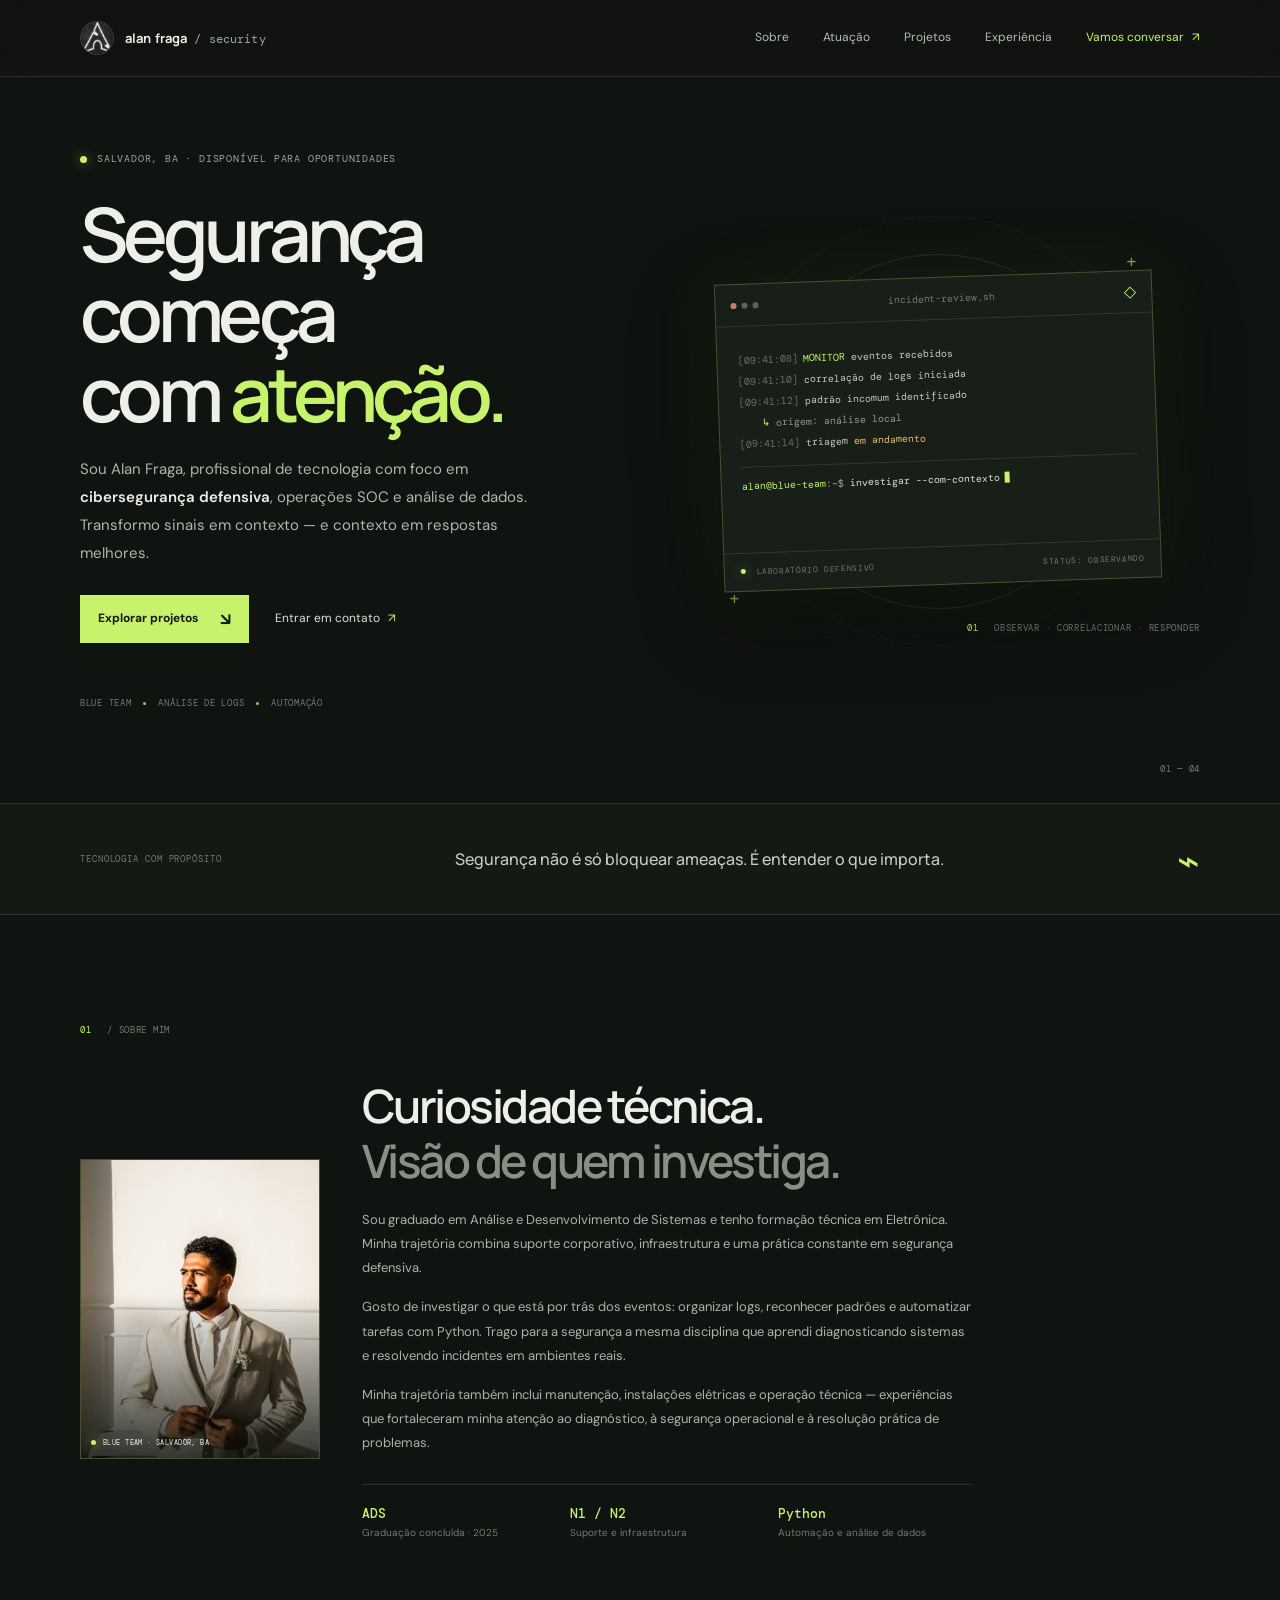
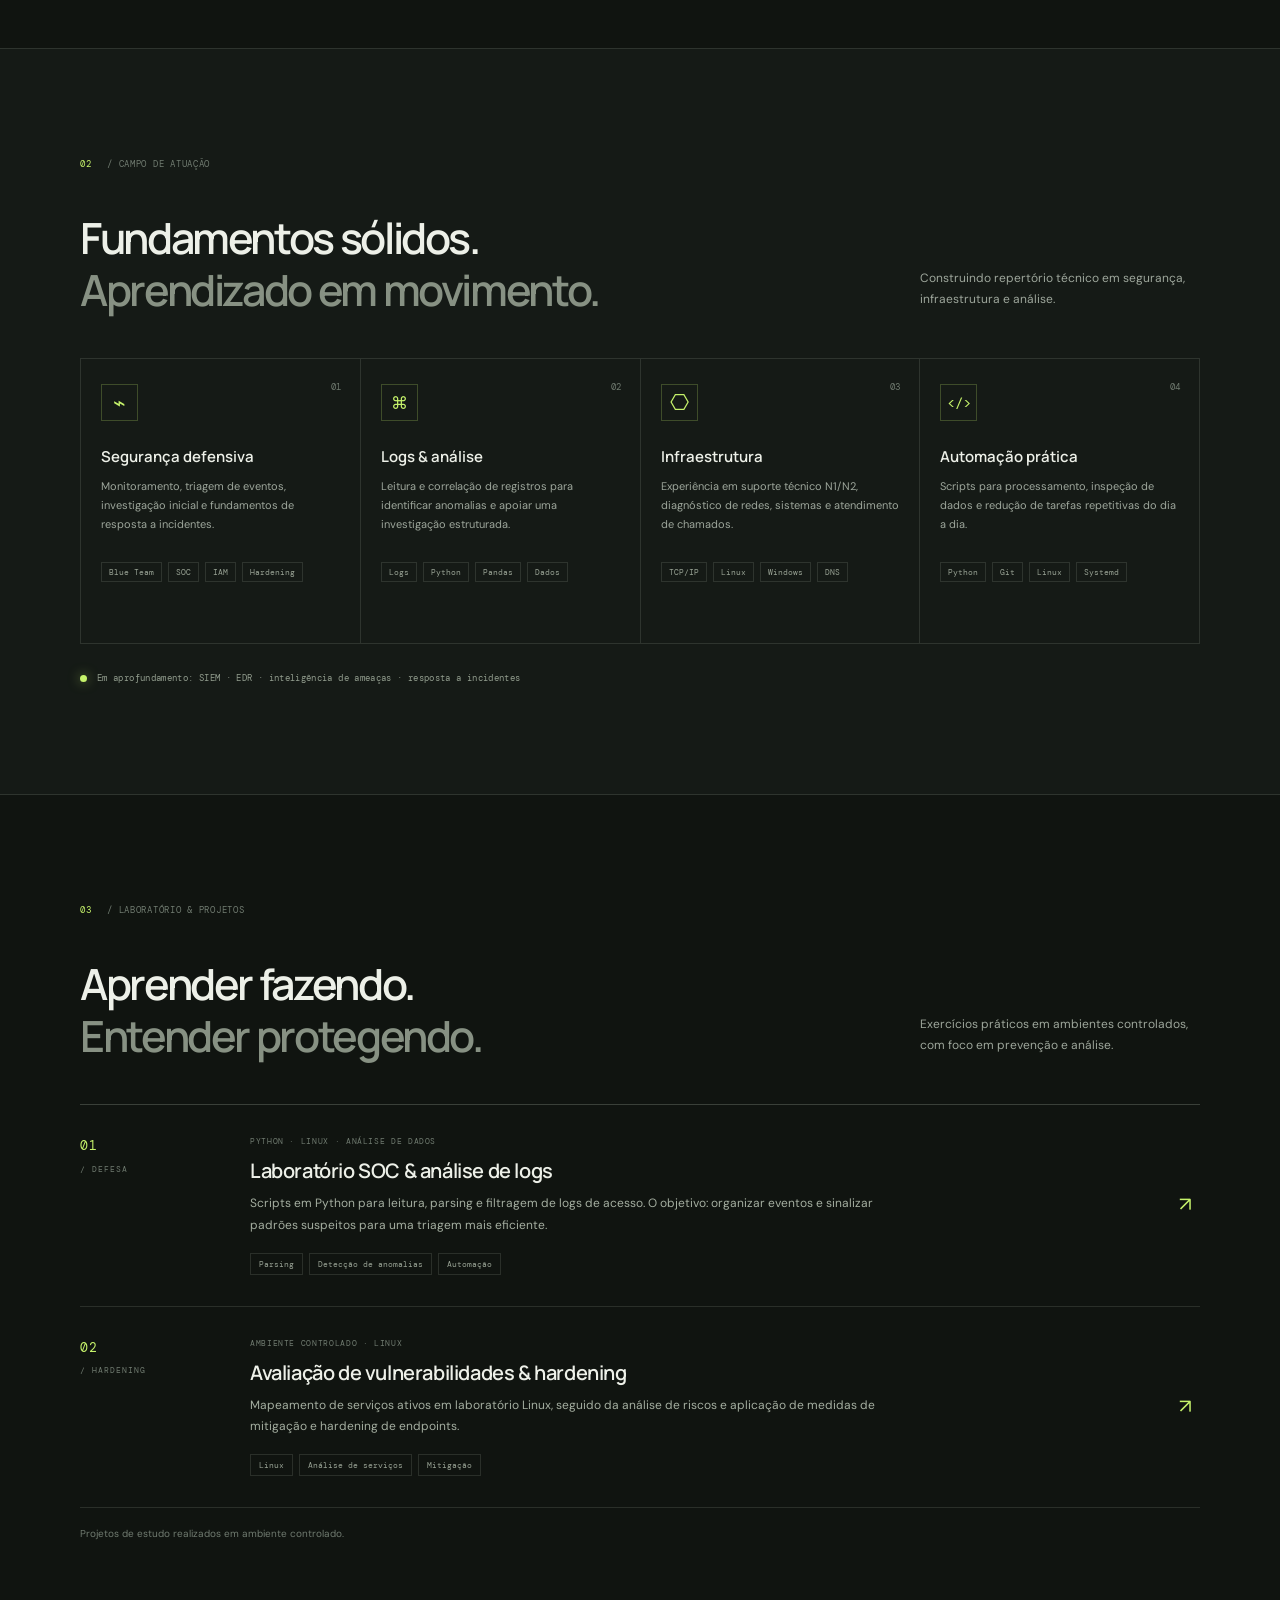
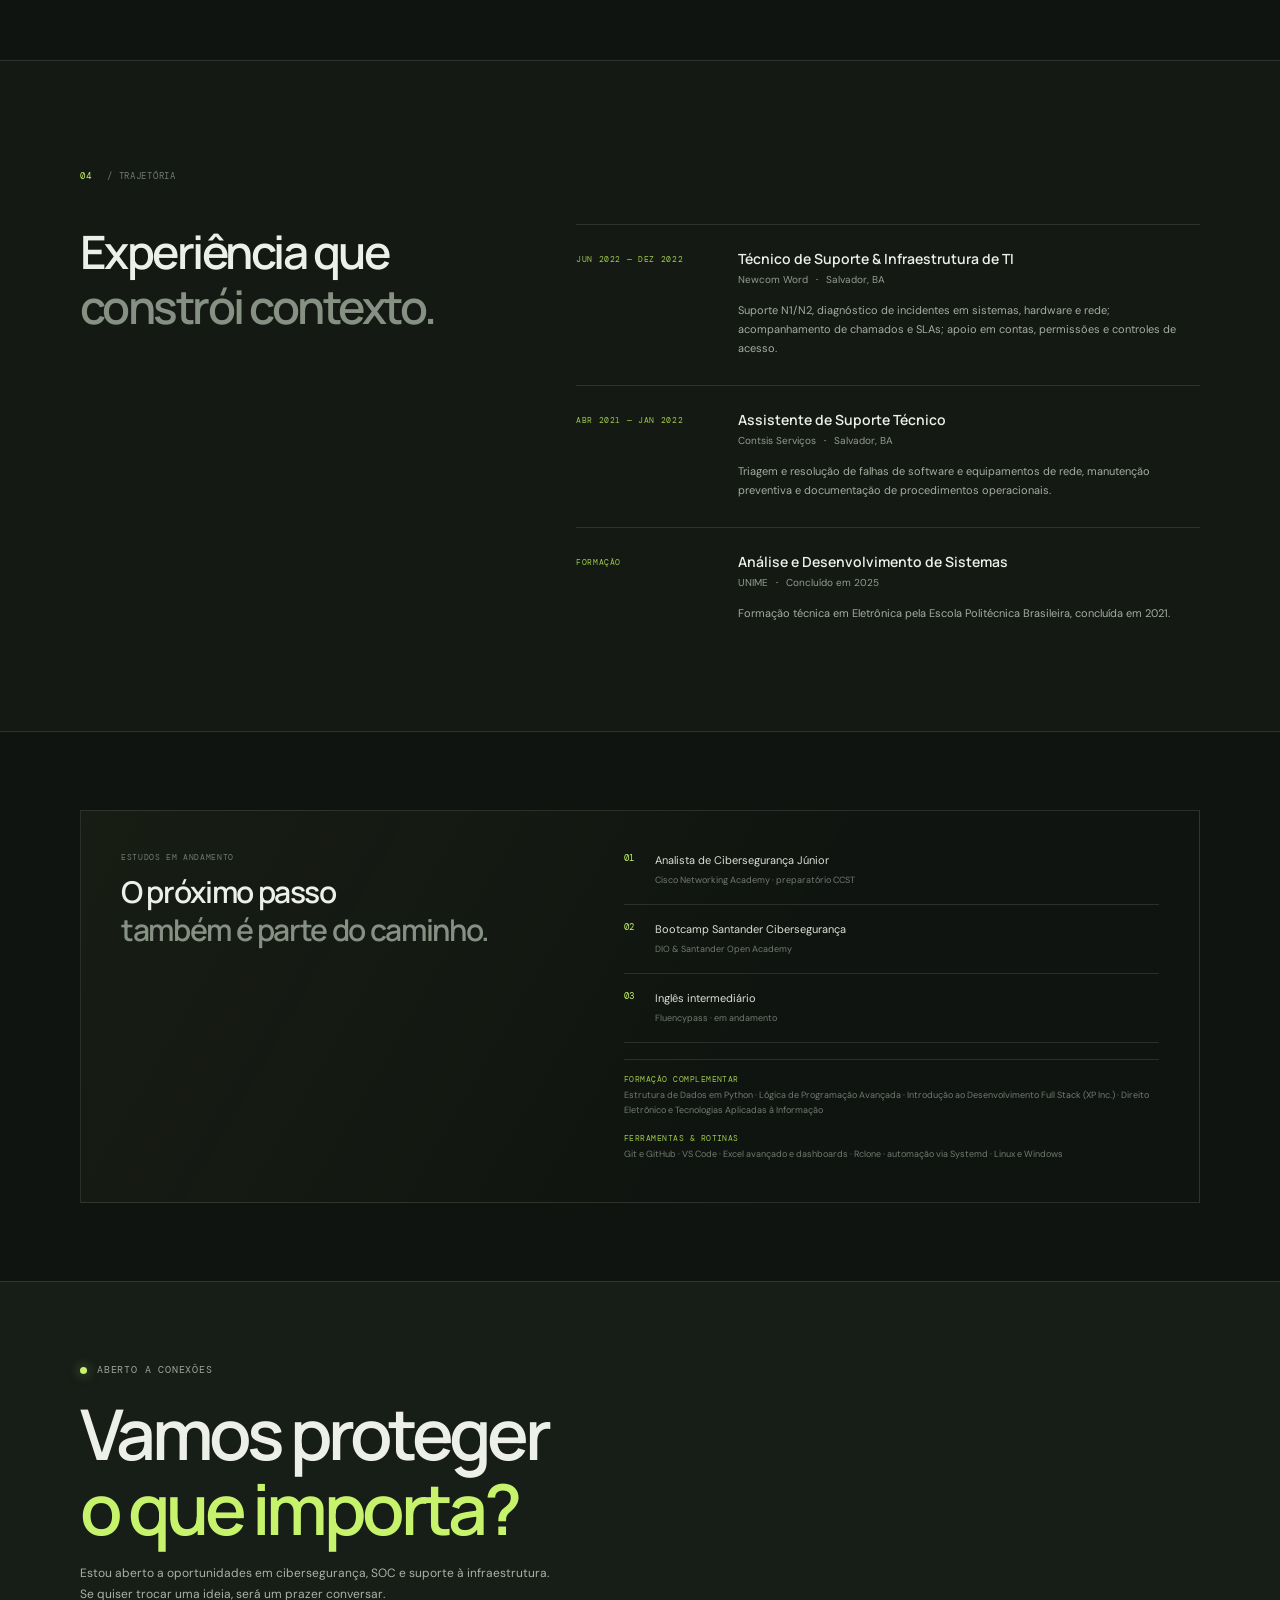
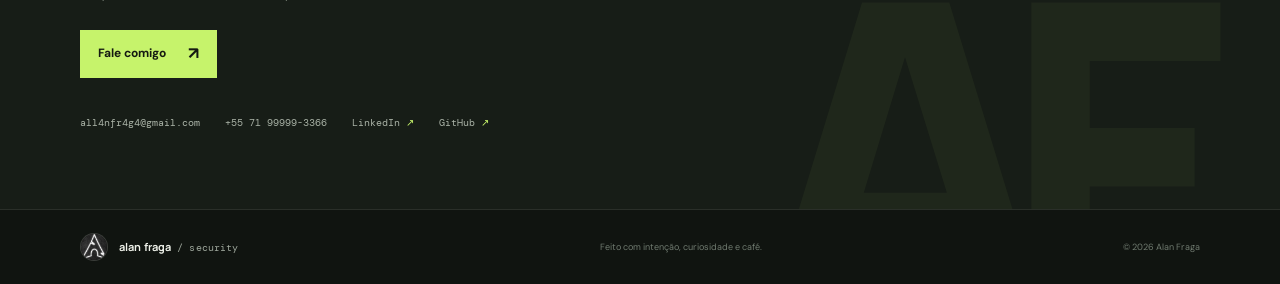
==== index.html @ 0bc8e5f0 "Add JavaScript functionality for menu toggle and reveal animations; create new CSS styles for layout" ====
<!doctype html>
<html lang="pt-BR">
  <head>
    <meta name="google-site-verification" content="google630a943c3a848f7e.html" />
    <meta charset="utf-8" />
    <meta name="viewport" content="width=device-width, initial-scale=1" />
    <meta
      name="description"
      content="Portfólio de Alan Fraga — cibersegurança defensiva, operações SOC e análise de dados."
    />
    <meta name="theme-color" content="#101410" />
    <title>Alan Fraga — Cibersegurança & Blue Team</title>
    <link rel="preconnect" href="https://fonts.googleapis.com" />
    <link rel="preconnect" href="https://fonts.gstatic.com" crossorigin />
    <link
      href="https://fonts.googleapis.com/css2?family=DM+Mono:wght@400;500&family=DM+Sans:wght@400;500;600;700&family=Manrope:wght@400;500;600;700;800&display=swap"
      rel="stylesheet"
    />
    <link rel="stylesheet" href="styles.css" />
    <script src="script.js" defer></script>
  </head>
  <body>
    <a class="skip-link" href="#conteudo">Pular para o conteúdo</a>

    <header class="site-header">
      <nav class="nav shell" aria-label="Navegação principal">
        <a class="brand" href="#inicio" aria-label="Alan Fraga, início">
          <span class="brand-mark" aria-hidden="true"><img src="assets/arch-linux-mark.jpg" alt="" /></span>
          <span class="brand-name">alan fraga<span> / security</span></span>
        </a>
        <button class="menu-toggle" type="button" aria-expanded="false" aria-controls="nav-links">
          <span class="sr-only">Abrir menu</span>
          <span></span><span></span>
        </button>
        <div class="nav-links" id="nav-links">
          <a href="#sobre">Sobre</a>
          <a href="#atuacao">Atuação</a>
          <a href="#projetos">Projetos</a>
          <a href="#experiencia">Experiência</a>
          <a class="nav-contact" href="#contato">Vamos conversar <span aria-hidden="true">↗</span></a>
        </div>
      </nav>
    </header>

    <main id="conteudo">
      <section class="hero shell" id="inicio">
        <div class="hero-copy reveal">
          <p class="eyebrow"><span class="status-dot"></span> Salvador, BA · disponível para oportunidades</p>
          <h1>Segurança começa<br />com <span>atenção.</span></h1>
          <p class="hero-intro">
            Sou Alan Fraga, profissional de tecnologia com foco em <strong>cibersegurança defensiva</strong>,
            operações SOC e análise de dados. Transformo sinais em contexto — e contexto em respostas melhores.
          </p>
          <div class="hero-actions">
            <a class="button button-primary" href="#projetos">Explorar projetos <span aria-hidden="true">↘</span></a>
            <a class="text-link" href="mailto:all4nfr4g4@gmail.com">Entrar em contato <span aria-hidden="true">↗</span></a>
          </div>
          <div class="hero-meta" aria-label="Áreas de interesse">
            <span>BLUE TEAM</span><i></i><span>ANÁLISE DE LOGS</span><i></i><span>AUTOMAÇÃO</span>
          </div>
        </div>

        <div class="hero-visual reveal" role="img" aria-label="Painel ilustrativo de monitoramento de segurança">
          <div class="orbit orbit-one"></div>
          <div class="orbit orbit-two"></div>
          <div class="visual-cross cross-one">+</div>
          <div class="visual-cross cross-two">+</div>
          <div class="terminal-card">
            <div class="terminal-top">
              <span class="terminal-dots"><i></i><i></i><i></i></span>
              <span>incident-review.sh</span>
              <span class="terminal-lock" aria-hidden="true">◇</span>
            </div>
            <div class="terminal-body">
              <p><span class="terminal-muted">[09:41:08]</span> <span class="terminal-green">MONITOR</span> eventos recebidos</p>
              <p><span class="terminal-muted">[09:41:10]</span> correlação de logs iniciada</p>
              <p><span class="terminal-muted">[09:41:12]</span> padrão incomum identificado</p>
              <p class="terminal-indent"><span class="terminal-green">↳</span> origem: análise local</p>
              <p><span class="terminal-muted">[09:41:14]</span> triagem <span class="terminal-amber">em andamento</span></p>
              <div class="terminal-rule"></div>
              <p class="terminal-command"><span>alan@blue-team</span>:~$ <b>investigar --com-contexto</b><i class="cursor"></i></p>
            </div>
            <div class="terminal-foot">
              <span><i class="mini-pulse"></i> LABORATÓRIO DEFENSIVO</span>
              <span>STATUS: OBSERVANDO</span>
            </div>
          </div>
          <div class="visual-caption"><span>01</span> observar · correlacionar · responder</div>
        </div>
        <div class="hero-index" aria-hidden="true">01 — 04</div>
      </section>

      <section class="intro-strip">
        <div class="shell strip-inner">
          <p>TECNOLOGIA COM PROPÓSITO</p>
          <span>Segurança não é só bloquear ameaças.<br class="mobile-break" /> É entender o que importa.</span>
          <span class="strip-symbol" aria-hidden="true">⌁</span>
        </div>
      </section>

      <section class="section shell about-section" id="sobre">
        <div class="section-label reveal"><span>01</span> / SOBRE MIM</div>
        <div class="about-grid">
          <figure class="profile-photo reveal">
            <img src="assets/alan-fraga.jpg" alt="Alan Fraga em traje social" />
            <figcaption><span class="status-dot"></span> BLUE TEAM · SALVADOR, BA</figcaption>
          </figure>
          <div class="about-story">
            <h2 class="section-title reveal">Curiosidade técnica.<br /><span>Visão de quem investiga.</span></h2>
            <div class="about-copy reveal">
              <p>
                Sou graduado em Análise e Desenvolvimento de Sistemas e tenho formação técnica em Eletrônica.
                Minha trajetória combina suporte corporativo, infraestrutura e uma prática constante em segurança defensiva.
              </p>
              <p>
                Gosto de investigar o que está por trás dos eventos: organizar logs, reconhecer padrões e automatizar
                tarefas com Python. Trago para a segurança a mesma disciplina que aprendi diagnosticando sistemas
                e resolvendo incidentes em ambientes reais.
              </p>
              <p>
                Minha trajetória também inclui manutenção, instalações elétricas e operação técnica — experiências
                que fortaleceram minha atenção ao diagnóstico, à segurança operacional e à resolução prática de problemas.
              </p>
              <div class="about-facts">
                <div><strong>ADS</strong><span>Graduação concluída · 2025</span></div>
                <div><strong>N1 / N2</strong><span>Suporte e infraestrutura</span></div>
                <div><strong>Python</strong><span>Automação e análise de dados</span></div>
              </div>
            </div>
          </div>
        </div>
      </section>

      <section class="section expertise-section" id="atuacao">
        <div class="shell">
          <div class="section-label reveal"><span>02</span> / CAMPO DE ATUAÇÃO</div>
          <div class="section-heading-row">
            <h2 class="section-title reveal">Fundamentos sólidos.<br /><span>Aprendizado em movimento.</span></h2>
            <p class="section-aside reveal">Construindo repertório técnico em segurança, infraestrutura e análise.</p>
          </div>
          <div class="expertise-grid">
            <article class="expertise-card reveal">
              <span class="card-index">01</span>
              <div class="expertise-icon" aria-hidden="true">⌁</div>
              <h3>Segurança defensiva</h3>
              <p>Monitoramento, triagem de eventos, investigação inicial e fundamentos de resposta a incidentes.</p>
              <div class="tag-list"><span>Blue Team</span><span>SOC</span><span>IAM</span><span>Hardening</span></div>
            </article>
            <article class="expertise-card reveal">
              <span class="card-index">02</span>
              <div class="expertise-icon icon-chart" aria-hidden="true">⌘</div>
              <h3>Logs & análise</h3>
              <p>Leitura e correlação de registros para identificar anomalias e apoiar uma investigação estruturada.</p>
              <div class="tag-list"><span>Logs</span><span>Python</span><span>Pandas</span><span>Dados</span></div>
            </article>
            <article class="expertise-card reveal">
              <span class="card-index">03</span>
              <div class="expertise-icon icon-network" aria-hidden="true">⎔</div>
              <h3>Infraestrutura</h3>
              <p>Experiência em suporte técnico N1/N2, diagnóstico de redes, sistemas e atendimento de chamados.</p>
              <div class="tag-list"><span>TCP/IP</span><span>Linux</span><span>Windows</span><span>DNS</span></div>
            </article>
            <article class="expertise-card reveal">
              <span class="card-index">04</span>
              <div class="expertise-icon icon-code" aria-hidden="true">&lt;/&gt;</div>
              <h3>Automação prática</h3>
              <p>Scripts para processamento, inspeção de dados e redução de tarefas repetitivas do dia a dia.</p>
              <div class="tag-list"><span>Python</span><span>Git</span><span>Linux</span><span>Systemd</span></div>
            </article>
          </div>
          <p class="learning-note"><span class="status-dot"></span> Em aprofundamento: SIEM · EDR · inteligência de ameaças · resposta a incidentes</p>
        </div>
      </section>

      <section class="section shell projects-section" id="projetos">
        <div class="section-label reveal"><span>03</span> / LABORATÓRIO & PROJETOS</div>
        <div class="section-heading-row">
          <h2 class="section-title reveal">Aprender fazendo.<br /><span>Entender protegendo.</span></h2>
          <p class="section-aside reveal">Exercícios práticos em ambientes controlados, com foco em prevenção e análise.</p>
        </div>
        <div class="project-list">
          <article class="project-card reveal">
            <div class="project-number">01<span> / DEFESA</span></div>
            <div class="project-main">
              <p class="project-kicker">PYTHON · LINUX · ANÁLISE DE DADOS</p>
              <h3>Laboratório SOC & análise de logs</h3>
              <p>Scripts em Python para leitura, parsing e filtragem de logs de acesso. O objetivo: organizar eventos e sinalizar padrões suspeitos para uma triagem mais eficiente.</p>
              <div class="project-tags"><span>Parsing</span><span>Detecção de anomalias</span><span>Automação</span></div>
            </div>
            <div class="project-arrow" aria-hidden="true">↗</div>
          </article>
          <article class="project-card reveal">
            <div class="project-number">02<span> / HARDENING</span></div>
            <div class="project-main">
              <p class="project-kicker">AMBIENTE CONTROLADO · LINUX</p>
              <h3>Avaliação de vulnerabilidades & hardening</h3>
              <p>Mapeamento de serviços ativos em laboratório Linux, seguido da análise de riscos e aplicação de medidas de mitigação e hardening de endpoints.</p>
              <div class="project-tags"><span>Linux</span><span>Análise de serviços</span><span>Mitigação</span></div>
            </div>
            <div class="project-arrow" aria-hidden="true">↗</div>
          </article>
        </div>
        <p class="project-disclaimer">Projetos de estudo realizados em ambiente controlado.</p>
      </section>

      <section class="section experience-section" id="experiencia">
        <div class="shell">
          <div class="section-label reveal"><span>04</span> / TRAJETÓRIA</div>
          <div class="experience-grid">
            <h2 class="section-title reveal">Experiência que<br /><span>constrói contexto.</span></h2>
            <div class="timeline">
              <article class="timeline-item reveal">
                <div class="timeline-date">JUN 2022 — DEZ 2022</div>
                <div class="timeline-content">
                  <h3>Técnico de Suporte & Infraestrutura de TI</h3>
                  <p class="timeline-company">Newcom Word <span>·</span> Salvador, BA</p>
                  <p>Suporte N1/N2, diagnóstico de incidentes em sistemas, hardware e rede; acompanhamento de chamados e SLAs; apoio em contas, permissões e controles de acesso.</p>
                </div>
              </article>
              <article class="timeline-item reveal">
                <div class="timeline-date">ABR 2021 — JAN 2022</div>
                <div class="timeline-content">
                  <h3>Assistente de Suporte Técnico</h3>
                  <p class="timeline-company">Contsis Serviços <span>·</span> Salvador, BA</p>
                  <p>Triagem e resolução de falhas de software e equipamentos de rede, manutenção preventiva e documentação de procedimentos operacionais.</p>
                </div>
              </article>
              <article class="timeline-item timeline-education reveal">
                <div class="timeline-date">FORMAÇÃO</div>
                <div class="timeline-content">
                  <h3>Análise e Desenvolvimento de Sistemas</h3>
                  <p class="timeline-company">UNIME <span>·</span> Concluído em 2025</p>
                  <p>Formação técnica em Eletrônica pela Escola Politécnica Brasileira, concluída em 2021.</p>
                </div>
              </article>
            </div>
          </div>
        </div>
      </section>

      <section class="learning-section shell">
        <div class="learning-panel reveal">
          <div>
            <p class="project-kicker">ESTUDOS EM ANDAMENTO</p>
            <h2>O próximo passo<br /><span>também é parte do caminho.</span></h2>
          </div>
          <div class="learning-items">
            <p><span>01</span> Analista de Cibersegurança Júnior <small>Cisco Networking Academy · preparatório CCST</small></p>
            <p><span>02</span> Bootcamp Santander Cibersegurança <small>DIO & Santander Open Academy</small></p>
            <p><span>03</span> Inglês intermediário <small>Fluencypass · em andamento</small></p>
            <div class="study-extra">
              <p><strong>FORMAÇÃO COMPLEMENTAR</strong><small>Estrutura de Dados em Python · Lógica de Programação Avançada · Introdução ao Desenvolvimento Full Stack (XP Inc.) · Direito Eletrônico e Tecnologias Aplicadas à Informação</small></p>
              <p><strong>FERRAMENTAS & ROTINAS</strong><small>Git e GitHub · VS Code · Excel avançado e dashboards · Rclone · automação via Systemd · Linux e Windows</small></p>
            </div>
          </div>
        </div>
      </section>

      <section class="contact-section" id="contato">
        <div class="shell contact-content reveal">
          <p class="eyebrow"><span class="status-dot"></span> ABERTO A CONEXÕES</p>
          <h2>Vamos proteger<br /><span>o que importa?</span></h2>
          <p>Estou aberto a oportunidades em cibersegurança, SOC e suporte à infraestrutura. Se quiser trocar uma ideia, será um prazer conversar.</p>
          <a class="button button-primary" href="mailto:all4nfr4g4@gmail.com">Fale comigo <span aria-hidden="true">↗</span></a>
          <div class="contact-links">
            <a href="mailto:all4nfr4g4@gmail.com">all4nfr4g4@gmail.com</a>
            <a href="tel:+5571999993366">+55 71 99999-3366</a>
            <a href="https://www.linkedin.com/in/alan-fraga-46285b385/" target="_blank" rel="noreferrer">LinkedIn <span aria-hidden="true">↗</span></a>
            <a href="https://github.com/all4nfr4g4" target="_blank" rel="noreferrer">GitHub <span aria-hidden="true">↗</span></a>
          </div>
          <div class="contact-decoration" aria-hidden="true">AF<span>.</span></div>
        </div>
      </section>
    </main>

    <footer class="site-footer">
      <div class="shell footer-inner">
        <a class="brand footer-brand" href="#inicio"><span class="brand-mark" aria-hidden="true"><img src="assets/arch-linux-mark.jpg" alt="" /></span><span class="brand-name">alan fraga<span> / security</span></span></a>
        <p>Feito com intenção, curiosidade e café.</p>
        <p>© <span id="current-year">2026</span> Alan Fraga</p>
      </div>
    </footer>
  </body>
</html>
---- styles.css ----
:root {
  color-scheme: dark;
  --bg: #101410;
  --bg-soft: #151a16;
  --surface: #1a201b;
  --surface-light: #202820;
  --line: rgba(226, 238, 219, 0.12);
  --line-strong: rgba(226, 238, 219, 0.2);
  --text: #edf0e8;
  --muted: #9da69b;
  --subtle: #707b70;
  --accent: #c6f36b;
  --accent-dark: #9dc94b;
  --mono: "DM Mono", monospace;
  --sans: "DM Sans", sans-serif;
  --display: "Manrope", sans-serif;
}

* { box-sizing: border-box; }
html { scroll-behavior: smooth; scroll-padding-top: 88px; }
body {
  margin: 0;
  background: var(--bg);
  color: var(--text);
  font-family: var(--sans);
  font-size: 15px;
  line-height: 1.65;
  -webkit-font-smoothing: antialiased;
}
::selection { color: var(--bg); background: var(--accent); }
a { color: inherit; text-decoration: none; }
button { font: inherit; }
.shell { width: min(1120px, calc(100% - 64px)); margin-inline: auto; }
.sr-only, .skip-link:not(:focus) {
  position: absolute;
  width: 1px;
  height: 1px;
  padding: 0;
  margin: -1px;
  overflow: hidden;
  clip: rect(0, 0, 0, 0);
  white-space: nowrap;
  border: 0;
}
.skip-link:focus {
  position: fixed;
  z-index: 20;
  top: 12px;
  left: 12px;
  padding: 10px 14px;
  color: var(--bg);
  background: var(--accent);
}
.site-header { position: sticky; z-index: 10; top: 0; background: rgba(16, 20, 16, .88); border-bottom: 1px solid var(--line); backdrop-filter: blur(18px); }
.nav { height: 76px; display: flex; align-items: center; justify-content: space-between; }
.brand { display: inline-flex; align-items: center; gap: 11px; }
.brand-mark { position: relative; display: block; width: 34px; height: 34px; overflow: hidden; border: 1px solid var(--line-strong); border-radius: 50%; background: #101010; }
.brand-mark img { position: absolute; top: 50%; left: 50%; width: 736px; max-width: none; height: auto; transform: translate(-50%, -50%) scale(.34); }
.brand-name { font: 700 13px var(--display); letter-spacing: .01em; }
.brand-name > span { color: var(--muted); font: 400 12px var(--mono); }
.nav-links { display: flex; align-items: center; gap: 34px; color: #b7beb3; font-size: 12px; }
.nav-links a { transition: color .2s ease; }
.nav-links a:hover, .nav-links a:focus-visible { color: var(--accent); }
.nav-links .nav-contact { color: var(--accent); }
.nav-contact span { margin-left: 5px; }
.menu-toggle { display: none; }

.hero { position: relative; min-height: 648px; display: grid; grid-template-columns: 1.02fr .98fr; align-items: center; gap: 52px; padding-block: 74px 92px; }
.hero-copy { position: relative; z-index: 1; }
.eyebrow, .section-label, .project-kicker, .hero-meta, .visual-caption, .project-number, .timeline-date, .learning-note, .terminal-foot {
  font-family: var(--mono);
  letter-spacing: .08em;
}
.eyebrow { display: flex; align-items: center; gap: 10px; color: var(--muted); font-size: 10px; text-transform: uppercase; }
.status-dot, .mini-pulse { width: 7px; height: 7px; display: inline-block; flex: 0 0 auto; border-radius: 50%; background: var(--accent); box-shadow: 0 0 12px rgba(198, 243, 107, .55); }
h1, h2, h3, p { margin-top: 0; }
.hero h1 { margin: 26px 0 22px; font: 600 clamp(48px, 6vw, 75px)/1.07 var(--display); letter-spacing: -.065em; }
.hero h1 > span, .section-title > span, .contact-content h2 > span, .learning-panel h2 > span { color: var(--accent); }
.hero-intro { max-width: 485px; margin-bottom: 28px; color: #aeb7aa; font-size: 15px; line-height: 1.85; }
.hero-intro strong { color: var(--text); font-weight: 600; }
.hero-actions { display: flex; align-items: center; gap: 26px; }
.button { display: inline-flex; align-items: center; justify-content: center; gap: 22px; min-height: 48px; padding: 0 18px; font-size: 12px; font-weight: 700; transition: background .2s ease, transform .2s ease; }
.button:hover { transform: translateY(-2px); }
.button-primary { color: #151a11; background: var(--accent); }
.button-primary:hover { background: #d3fa82; }
.button span { font-size: 17px; line-height: 1; }
.text-link { color: #dce2d8; font-size: 12px; }
.text-link span { margin-left: 5px; color: var(--accent); }
.hero-meta { display: flex; align-items: center; gap: 12px; margin-top: 53px; color: var(--subtle); font-size: 9px; }
.hero-meta i { width: 3px; height: 3px; background: var(--accent-dark); border-radius: 50%; }
.hero-visual { position: relative; display: grid; min-height: 410px; place-items: center; }
.hero-visual::before { position: absolute; width: 340px; height: 340px; content: ""; background: radial-gradient(circle, rgba(151, 196, 81, .1), transparent 68%); }
.orbit { position: absolute; border: 1px solid rgba(198, 243, 107, .11); border-radius: 50%; }
.orbit-one { width: 355px; height: 355px; }
.orbit-two { width: 430px; height: 430px; border-style: dashed; opacity: .6; }
.terminal-card { position: relative; z-index: 1; width: min(100%, 438px); overflow: hidden; border: 1px solid rgba(198, 243, 107, .25); background: rgba(24, 31, 24, .96); box-shadow: 0 25px 85px rgba(0, 0, 0, .35), 0 0 70px rgba(132, 180, 62, .08); transform: rotate(-2deg); }
.terminal-top { height: 42px; display: flex; align-items: center; justify-content: space-between; padding-inline: 15px; border-bottom: 1px solid var(--line); color: var(--subtle); font: 10px var(--mono); }
.terminal-dots { display: flex; gap: 5px; }
.terminal-dots i { width: 6px; height: 6px; border-radius: 50%; background: #5b6559; }
.terminal-dots i:first-child { background: #bc856b; }
.terminal-lock { color: var(--accent); font-size: 16px; }
.terminal-body { min-height: 226px; padding: 23px 20px 14px; color: #c2cbbf; font: 10px/2.1 var(--mono); }
.terminal-body p { margin: 0; }
.terminal-muted { color: #667366; }
.terminal-green { color: var(--accent); }
.terminal-amber { color: #e6bb75; }
.terminal-indent { padding-left: 22px; color: #8d9989; }
.terminal-rule { height: 1px; margin: 12px 0 8px; background: var(--line); }
.terminal-command { color: #9da99a; }
.terminal-command span { color: var(--accent); }
.terminal-command b { color: #d9e1d3; font-weight: 400; }
.cursor { display: inline-block; width: 5px; height: 11px; margin-left: 5px; vertical-align: -2px; background: var(--accent); animation: blink 1.2s steps(2) infinite; }
.terminal-foot { display: flex; justify-content: space-between; padding: 12px 16px; border-top: 1px solid var(--line); color: var(--subtle); font-size: 8px; }
.mini-pulse { width: 5px; height: 5px; margin-right: 5px; vertical-align: 1px; }
.visual-cross { position: absolute; color: var(--accent-dark); font: 18px var(--mono); opacity: .8; }
.cross-one { top: 24px; right: 12%; }
.cross-two { bottom: 25px; left: 10%; }
.visual-caption { position: absolute; right: 0; bottom: 0; color: var(--subtle); font-size: 9px; text-transform: uppercase; }
.visual-caption span { margin-right: 10px; color: var(--accent); }
.hero-index { position: absolute; right: 0; bottom: 28px; color: var(--subtle); font: 9px var(--mono); letter-spacing: .08em; }

.intro-strip { border-block: 1px solid var(--line); background: #141914; }
.strip-inner { min-height: 110px; display: flex; align-items: center; justify-content: space-between; gap: 20px; }
.strip-inner p { margin: 0; color: var(--subtle); font: 9px var(--mono); letter-spacing: .1em; }
.strip-inner > span:nth-child(2) { color: #c5cdc1; font: 500 16px/1.5 var(--display); }
.strip-symbol { color: var(--accent); font: 38px var(--display); }
.mobile-break { display: none; }
.section { padding-block: 108px; }
.section-label { margin-bottom: 40px; color: var(--subtle); font-size: 9px; }
.section-label span { margin-right: 10px; color: var(--accent); }
.about-grid { display: grid; grid-template-columns: 240px 1fr; align-items: center; gap: 26px 42px; }
.profile-photo { position: relative; aspect-ratio: 4 / 5; margin: 0; overflow: hidden; border: 1px solid rgba(198, 243, 107, .24); background: var(--surface); }
.profile-photo::after { position: absolute; inset: 45% 0 0; content: ""; background: linear-gradient(transparent, rgba(10, 14, 10, .82)); pointer-events: none; }
.profile-photo img { position: absolute; inset: 0; width: 100%; height: 100%; object-fit: cover; object-position: center 25%; }
.profile-photo figcaption { position: absolute; z-index: 1; right: 10px; bottom: 11px; left: 10px; display: flex; align-items: center; gap: 7px; color: #e4ebdf; font: 7px var(--mono); letter-spacing: .06em; }
.profile-photo .status-dot { width: 5px; height: 5px; }
.about-story .section-title { margin-bottom: 20px; }
.section-title { margin: 0; font: 600 clamp(31px, 4vw, 46px)/1.2 var(--display); letter-spacing: -.055em; }
.section-title > span { color: #879183; }
.about-copy { max-width: 610px; color: #aab3a7; font-size: 13px; line-height: 1.85; }
.about-copy p { margin-bottom: 15px; }
.about-facts { display: grid; grid-template-columns: repeat(3, 1fr); gap: 14px; margin-top: 29px; padding-top: 20px; border-top: 1px solid var(--line); }
.about-facts div { display: flex; flex-direction: column; gap: 4px; }
.about-facts strong { color: var(--accent); font: 500 13px var(--mono); }
.about-facts span { color: var(--subtle); font-size: 10px; line-height: 1.45; }

.expertise-section { background: var(--bg-soft); border-block: 1px solid var(--line); }
.section-heading-row { display: flex; align-items: end; justify-content: space-between; gap: 30px; margin-bottom: 43px; }
.section-heading-row .section-title { font-size: clamp(31px, 3.8vw, 43px); }
.section-aside { max-width: 280px; margin: 0 0 5px; color: var(--muted); font-size: 12px; line-height: 1.75; }
.expertise-grid { display: grid; grid-template-columns: repeat(4, 1fr); border-top: 1px solid var(--line); border-left: 1px solid var(--line); }
.expertise-card { position: relative; min-height: 285px; padding: 25px 20px 20px; border-right: 1px solid var(--line); border-bottom: 1px solid var(--line); transition: background .25s ease; }
.expertise-card:hover { background: rgba(198, 243, 107, .035); }
.card-index { position: absolute; top: 22px; right: 19px; color: var(--subtle); font: 9px var(--mono); }
.expertise-icon { width: 37px; height: 37px; display: grid; place-items: center; margin-bottom: 25px; border: 1px solid rgba(198, 243, 107, .23); color: var(--accent); font: 21px var(--mono); }
.icon-chart { font-size: 17px; }
.icon-network { font-size: 22px; }
.icon-code { font-size: 14px; }
.expertise-card h3 { margin-bottom: 10px; font: 600 15px var(--display); }
.expertise-card p { min-height: 67px; margin-bottom: 18px; color: var(--muted); font-size: 11px; line-height: 1.7; }
.tag-list, .project-tags { display: flex; flex-wrap: wrap; gap: 6px; }
.tag-list span, .project-tags span { padding: 4px 7px; border: 1px solid var(--line); color: #98a294; font: 8px var(--mono); }
.learning-note { display: flex; align-items: center; gap: 10px; margin: 27px 0 0; color: #929d8e; font-size: 9px; letter-spacing: .04em; }

.projects-section { padding-bottom: 118px; }
.project-list { border-top: 1px solid var(--line-strong); }
.project-card { display: grid; grid-template-columns: 145px 1fr 35px; gap: 25px; padding: 30px 8px 31px 0; border-bottom: 1px solid var(--line); transition: padding .25s ease, background .25s ease; }
.project-card:hover { padding-left: 10px; background: linear-gradient(90deg, rgba(198, 243, 107, .035), transparent 70%); }
.project-number { color: var(--accent); font-size: 13px; }
.project-number span { display: block; margin-top: 6px; color: var(--subtle); font-size: 8px; }
.project-main { max-width: 690px; }
.project-kicker { margin-bottom: 9px; color: var(--subtle); font-size: 8px; }
.project-main h3 { margin-bottom: 9px; font: 600 20px var(--display); letter-spacing: -.02em; }
.project-main > p:not(.project-kicker) { max-width: 660px; margin-bottom: 16px; color: #a4aea0; font-size: 12px; line-height: 1.8; }
.project-tags span { padding: 5px 8px; }
.project-arrow { align-self: center; justify-self: end; color: var(--accent); font-size: 20px; transition: transform .2s ease; }
.project-card:hover .project-arrow { transform: translate(3px, -3px); }
.project-disclaimer { margin: 18px 0 0; color: var(--subtle); font-size: 10px; }

.experience-section { background: #141914; border-block: 1px solid var(--line); }
.experience-grid { display: grid; grid-template-columns: .8fr 1.2fr; gap: 80px; }
.timeline { border-top: 1px solid var(--line); }
.timeline-item { display: grid; grid-template-columns: 142px 1fr; gap: 20px; padding: 24px 0 27px; border-bottom: 1px solid var(--line); }
.timeline-date { padding-top: 4px; color: var(--accent-dark); font-size: 8px; }
.timeline-content h3 { margin-bottom: 4px; font: 600 14px var(--display); }
.timeline-company { margin-bottom: 12px; color: #929d8e; font-size: 10px; }
.timeline-company span { margin-inline: 5px; color: var(--accent); }
.timeline-content > p:last-child { margin-bottom: 0; color: #a4aea0; font-size: 11px; line-height: 1.75; }
.timeline-education { padding-bottom: 0; border-bottom: 0; }

.learning-section { padding-block: 78px; }
.learning-panel { display: grid; grid-template-columns: .9fr 1.1fr; gap: 65px; padding: 40px; border: 1px solid var(--line); background: linear-gradient(120deg, rgba(198, 243, 107, .045), transparent 60%); }
.learning-panel h2 { margin: 0; font: 600 30px/1.25 var(--display); letter-spacing: -.045em; }
.learning-panel h2 > span { color: #879183; }
.learning-items > p { position: relative; margin: 0; padding: 0 0 16px 31px; border-bottom: 1px solid var(--line); color: #dbe1d6; font-size: 11px; }
.learning-items > p + p { padding-top: 15px; }
.learning-items > p > span { position: absolute; top: 1px; left: 0; color: var(--accent); font: 9px var(--mono); }
.learning-items > p + p > span { top: 16px; }
.learning-items small { display: block; margin-top: 4px; color: var(--subtle); font-size: 9px; }
.study-extra { display: grid; gap: 14px; margin-top: 16px; padding-top: 14px; border-top: 1px solid var(--line); }
.study-extra p { margin: 0; color: #aab3a7; font-size: 9px; line-height: 1.7; }
.study-extra strong { display: block; margin-bottom: 4px; color: var(--accent-dark); font: 8px var(--mono); letter-spacing: .06em; }
.study-extra small { margin: 0; font-size: 9px; }

.contact-section { position: relative; overflow: hidden; border-top: 1px solid var(--line); background: #171d17; }
.contact-content { position: relative; min-height: 475px; display: flex; flex-direction: column; align-items: flex-start; justify-content: center; padding-block: 80px; }
.contact-content .eyebrow { margin-bottom: 17px; }
.contact-content h2 { z-index: 1; margin: 0 0 16px; font: 600 clamp(45px, 6vw, 70px)/1.08 var(--display); letter-spacing: -.065em; }
.contact-content h2 > span { color: var(--accent); }
.contact-content > p:not(.eyebrow) { z-index: 1; max-width: 485px; margin-bottom: 24px; color: #aab3a7; font-size: 12px; line-height: 1.8; }
.contact-content .button { z-index: 1; }
.contact-links { z-index: 1; display: flex; flex-wrap: wrap; gap: 25px; margin-top: 38px; color: #aab3a7; font: 10px var(--mono); }
.contact-links a { transition: color .2s ease; }
.contact-links a:hover { color: var(--accent); }
.contact-links span { color: var(--accent); }
.contact-decoration { position: absolute; right: -15px; bottom: -132px; color: rgba(198, 243, 107, .045); font: 800 430px/.9 var(--display); letter-spacing: -.12em; pointer-events: none; }
.contact-decoration span { color: rgba(198, 243, 107, .13); }
.site-footer { border-top: 1px solid var(--line); }
.footer-inner { min-height: 74px; display: flex; align-items: center; justify-content: space-between; gap: 20px; }
.footer-brand .brand-mark { width: 28px; height: 28px; }
.footer-brand .brand-mark img { transform: translate(-50%, -50%) scale(.28); }
.footer-brand .brand-name { font-size: 11px; }
.footer-brand .brand-name > span { font-size: 10px; }
.footer-inner > p { margin: 0; color: var(--subtle); font-size: 9px; }

.js .reveal { opacity: 0; transform: translateY(14px); transition: opacity .65s ease, transform .65s ease; }
.js .reveal.is-visible { opacity: 1; transform: translateY(0); }
@keyframes blink { 50% { opacity: 0; } }

@media (max-width: 900px) {
  .shell { width: min(100% - 48px, 760px); }
  .hero { min-height: auto; grid-template-columns: 1fr; gap: 34px; padding-block: 82px 76px; }
  .hero-copy { max-width: 650px; }
  .hero-visual { min-height: 385px; }
  .hero-index { bottom: 18px; }
  .about-grid { grid-template-columns: 155px 1fr; gap: 26px; }
  .profile-photo { min-height: 0; }
  .about-copy { max-width: none; }
  .expertise-grid { grid-template-columns: repeat(2, 1fr); }
  .expertise-card { min-height: 250px; }
  .experience-grid { grid-template-columns: 1fr; gap: 36px; }
  .learning-panel { gap: 35px; }
}
@media (max-width: 620px) {
  html { scroll-padding-top: 70px; }
  .shell { width: calc(100% - 40px); }
  .nav { height: 66px; }
  .menu-toggle { width: 38px; height: 38px; display: flex; flex-direction: column; align-items: center; justify-content: center; gap: 5px; border: 1px solid var(--line-strong); background: transparent; color: var(--text); }
  .menu-toggle span:not(.sr-only) { width: 15px; height: 1px; background: var(--accent); transition: transform .2s ease; }
  .menu-toggle[aria-expanded="true"] span:nth-last-child(2) { transform: translateY(3px) rotate(45deg); }
  .menu-toggle[aria-expanded="true"] span:last-child { transform: translateY(-3px) rotate(-45deg); }
  .nav-links { position: absolute; top: 65px; right: 0; left: 0; display: none; flex-direction: column; align-items: stretch; gap: 0; padding: 8px 20px 16px; border-bottom: 1px solid var(--line); background: #121712; }
  .nav-links.is-open { display: flex; }
  .nav-links a { padding: 12px 0; border-bottom: 1px solid var(--line); }
  .nav-links a:last-child { border-bottom: 0; }
  .hero { gap: 16px; padding-block: 62px 65px; }
  .eyebrow { font-size: 8px; }
  .hero h1 { margin-top: 22px; font-size: clamp(49px, 14vw, 68px); }
  .hero-intro { font-size: 13px; }
  .hero-actions { gap: 18px; }
  .button { gap: 13px; min-height: 45px; padding-inline: 13px; font-size: 10px; }
  .text-link { font-size: 10px; }
  .hero-meta { flex-wrap: wrap; gap: 8px; margin-top: 36px; font-size: 8px; }
  .hero-visual { min-height: 330px; margin-inline: -5px; }
  .orbit-one { width: 285px; height: 285px; }
  .orbit-two { width: 335px; height: 335px; }
  .terminal-card { width: 100%; transform: rotate(-1deg); }
  .terminal-body { min-height: 205px; padding-inline: 13px; font-size: 8px; }
  .terminal-foot { font-size: 7px; }
  .visual-caption { bottom: -15px; font-size: 7px; }
  .hero-index { right: 0; bottom: -35px; }
  .strip-inner { min-height: 100px; }
  .strip-inner p { max-width: 85px; font-size: 8px; }
  .strip-inner > span:nth-child(2) { font-size: 12px; }
  .strip-symbol { font-size: 28px; }
  .mobile-break { display: initial; }
  .section { padding-block: 75px; }
  .section-label { margin-bottom: 28px; }
  .about-grid { grid-template-columns: 1fr; gap: 24px; }
  .profile-photo { width: min(100%, 245px); justify-self: center; }
  .section-title, .section-heading-row .section-title { font-size: 32px; }
  .about-copy { font-size: 12px; }
  .about-facts { gap: 8px; }
  .about-facts span { font-size: 9px; }
  .section-heading-row { align-items: flex-start; flex-direction: column; gap: 14px; margin-bottom: 29px; }
  .section-aside { max-width: 330px; margin: 0; font-size: 11px; }
  .expertise-grid { grid-template-columns: 1fr; }
  .expertise-card { min-height: unset; padding: 22px 18px; }
  .expertise-icon { margin-bottom: 17px; }
  .expertise-card p { min-height: unset; margin-bottom: 15px; }
  .learning-note { align-items: flex-start; font-size: 8px; line-height: 1.7; }
  .projects-section { padding-bottom: 78px; }
  .project-card { grid-template-columns: 1fr 25px; gap: 10px; padding-block: 22px; }
  .project-number { grid-column: 1; font-size: 11px; }
  .project-number span { display: inline; margin-left: 5px; }
  .project-main { grid-column: 1; grid-row: 2; }
  .project-arrow { grid-column: 2; grid-row: 1; }
  .project-main h3 { font-size: 17px; }
  .project-main > p:not(.project-kicker) { font-size: 11px; }
  .timeline-item { grid-template-columns: 1fr; gap: 8px; padding-block: 20px; }
  .timeline-date { font-size: 8px; }
  .learning-section { padding-block: 50px; }
  .learning-panel { grid-template-columns: 1fr; gap: 27px; padding: 25px 19px; }
  .learning-panel h2 { font-size: 25px; }
  .contact-content { min-height: 460px; padding-block: 70px; }
  .contact-content h2 { font-size: clamp(48px, 13vw, 64px); }
  .contact-content > p:not(.eyebrow) { font-size: 11px; }
  .contact-links { gap: 14px 20px; font-size: 9px; }
  .contact-decoration { right: -25px; bottom: -79px; font-size: 280px; }
  .footer-inner { min-height: 110px; flex-wrap: wrap; justify-content: space-between; padding-block: 16px; }
  .footer-inner > p:nth-child(2) { display: none; }
}
@media (prefers-reduced-motion: reduce) {
  *, *::before, *::after { scroll-behavior: auto !important; animation-duration: .01ms !important; animation-iteration-count: 1 !important; transition-duration: .01ms !important; }
  .js .reveal { opacity: 1; transform: none; }
}
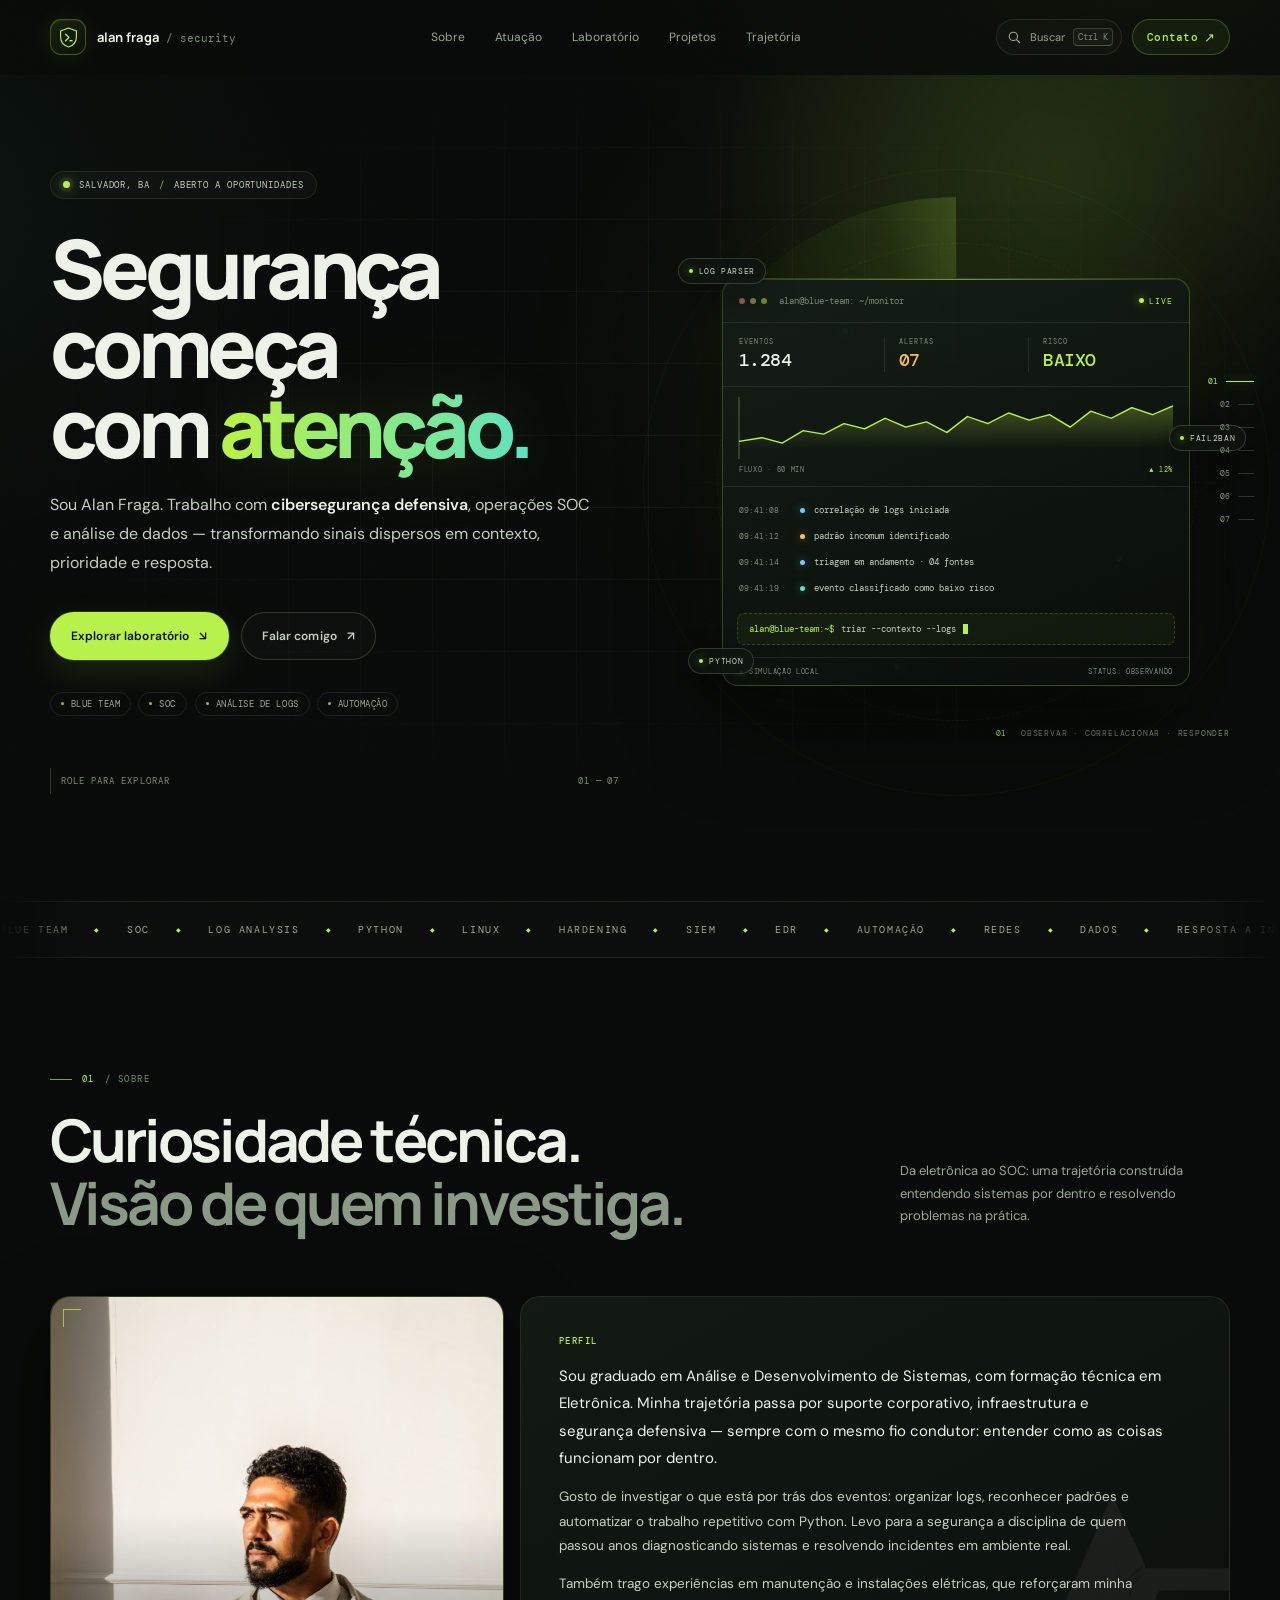
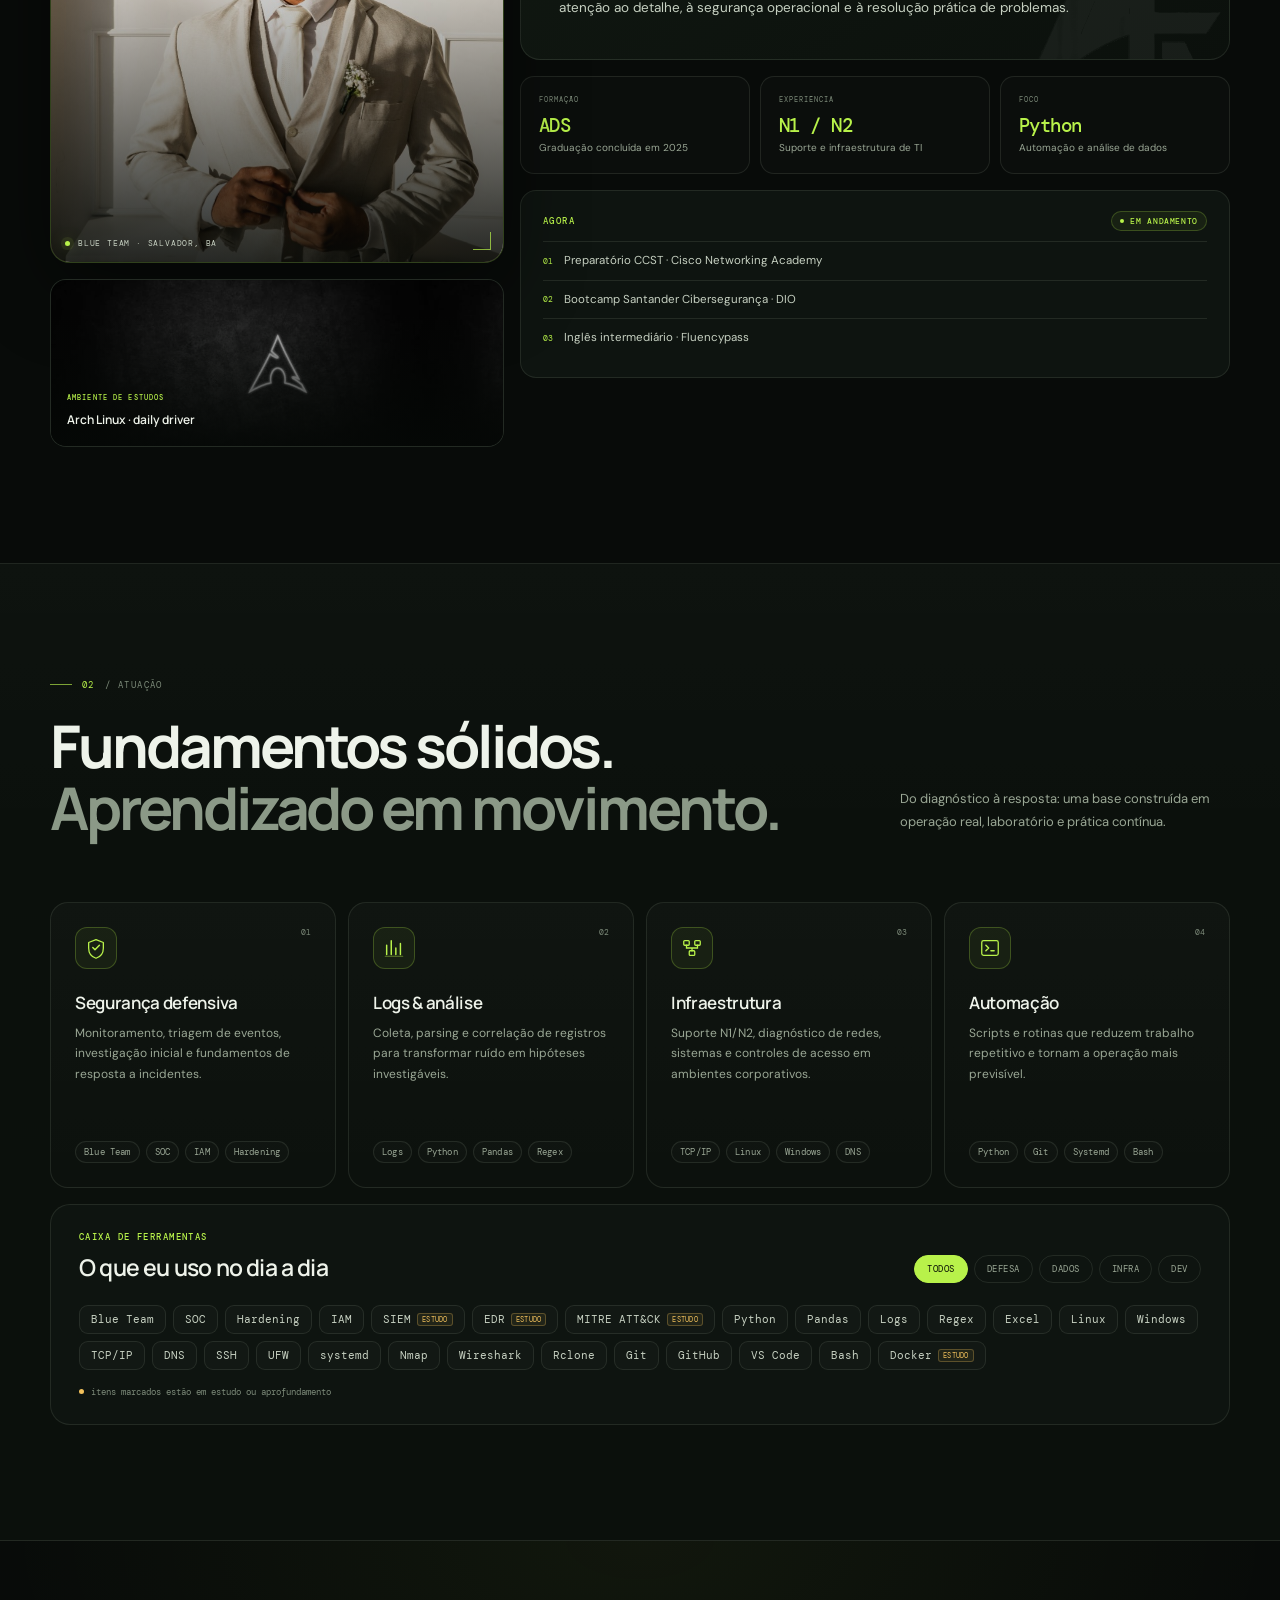
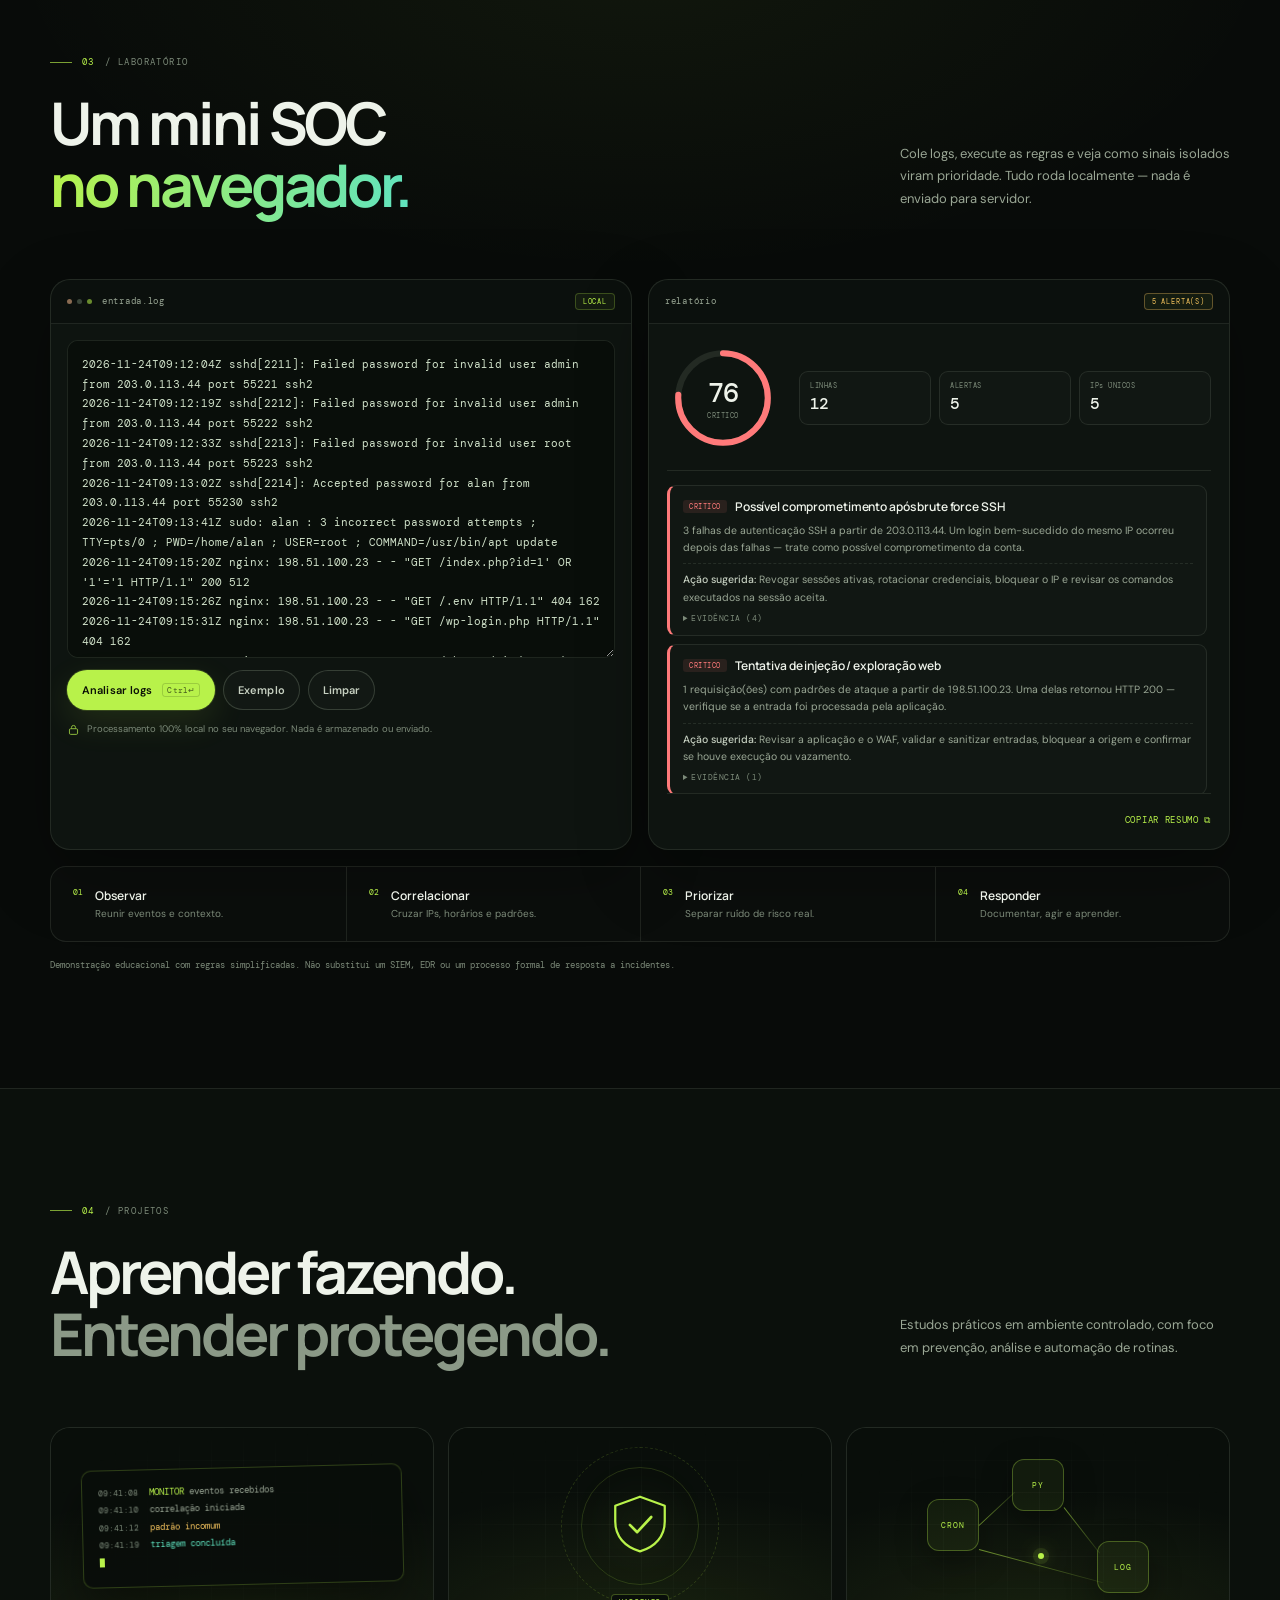
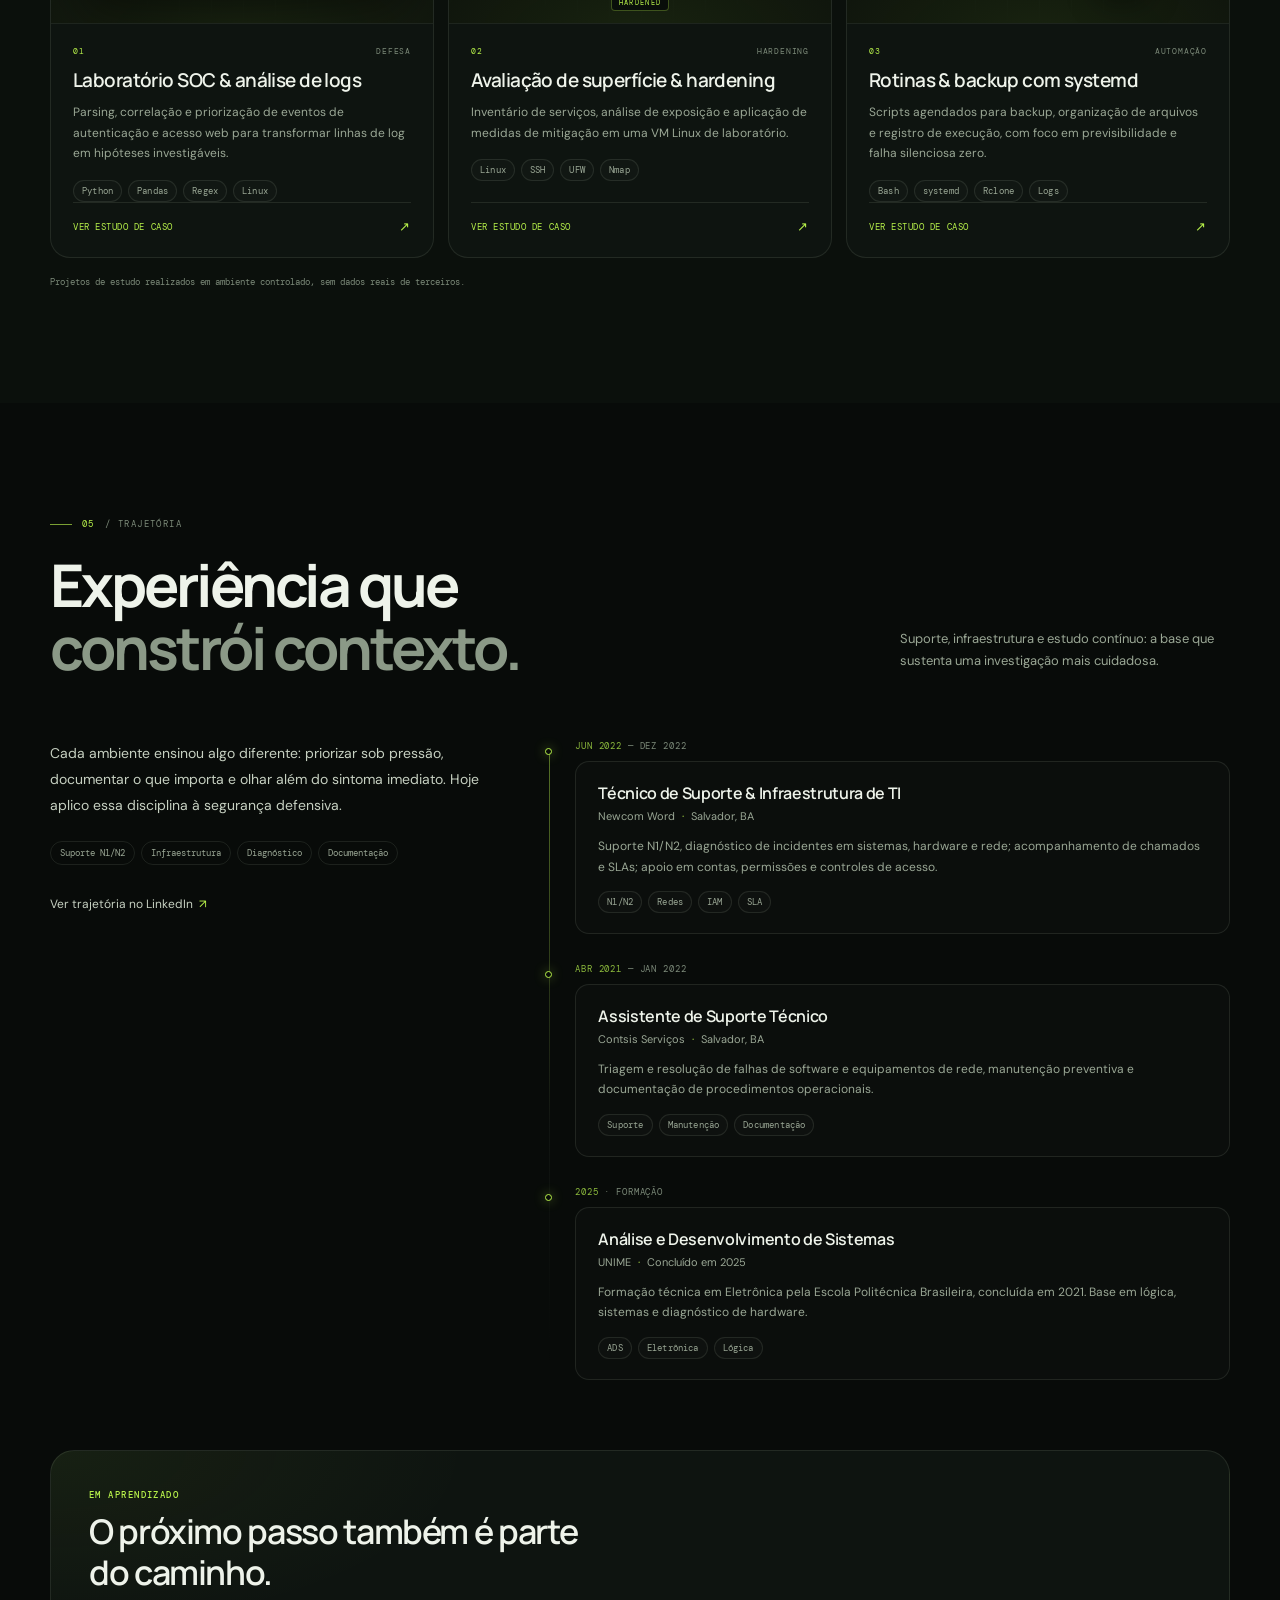
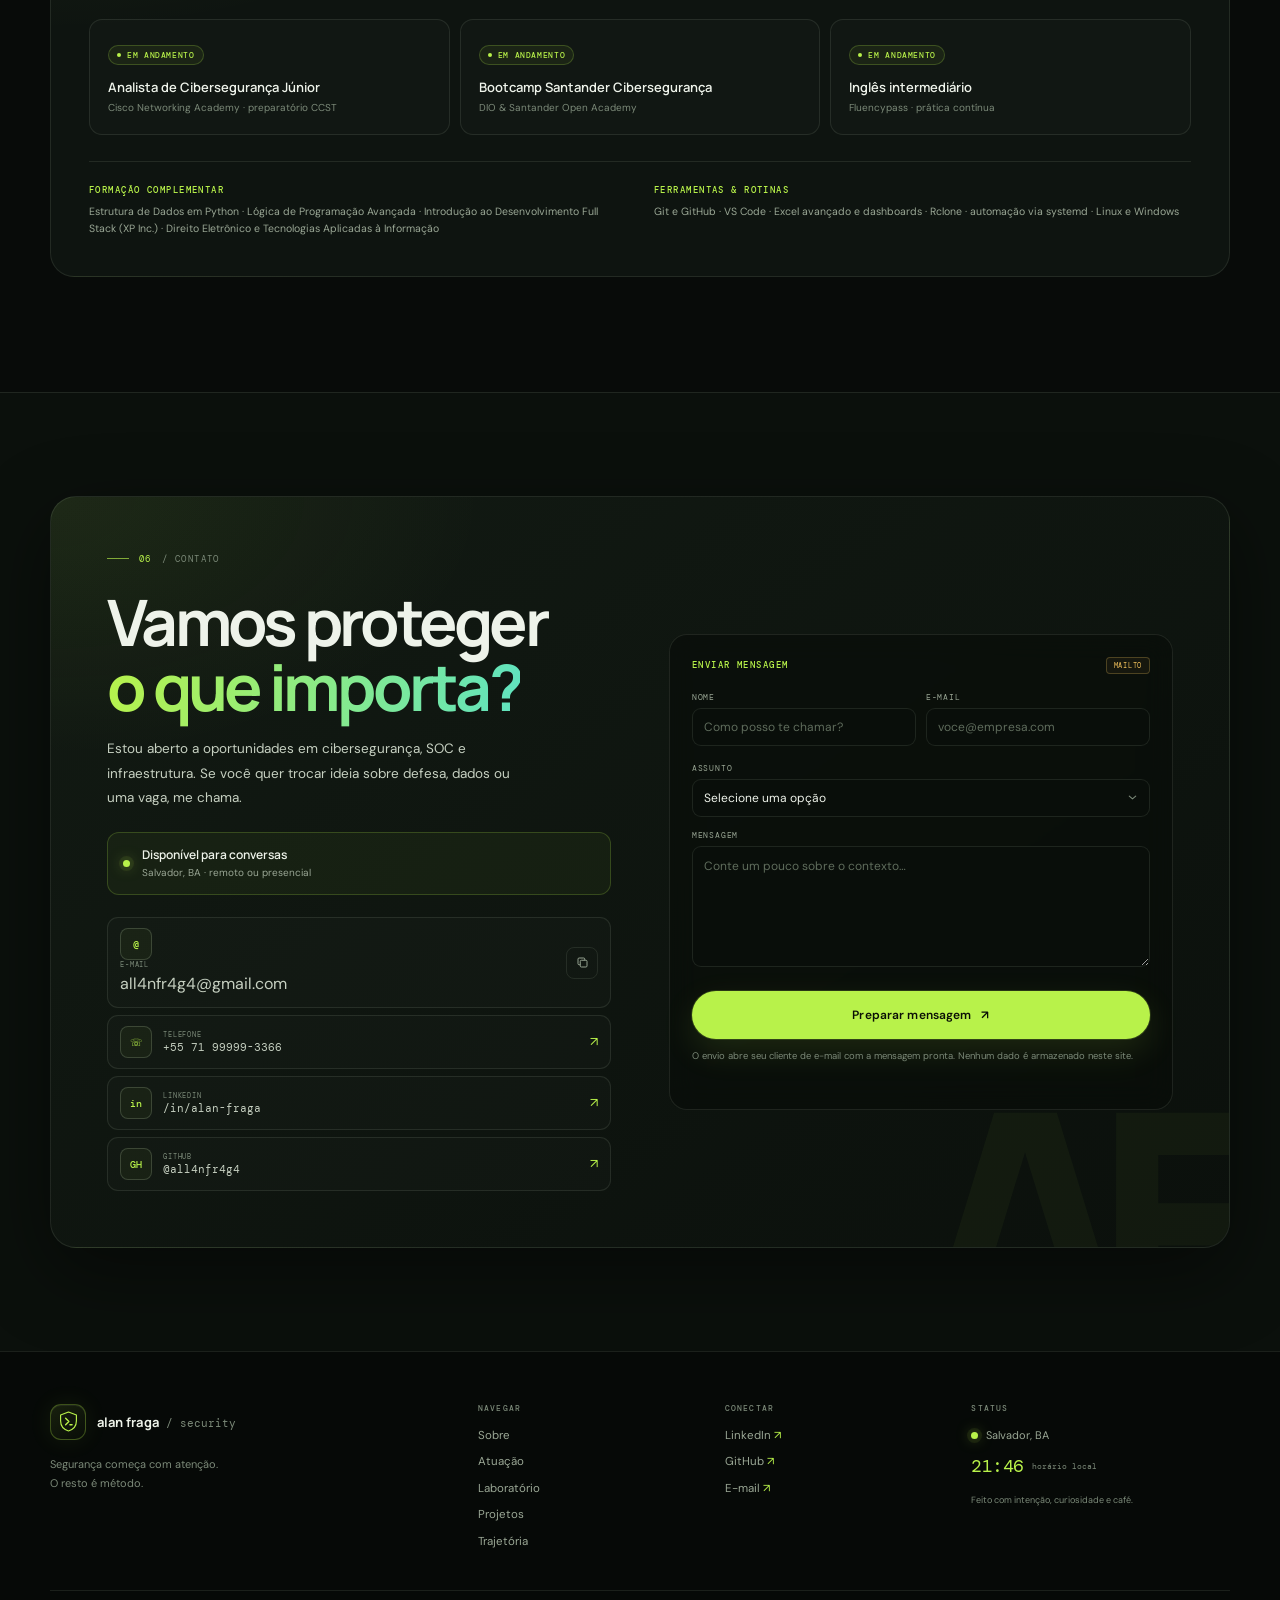
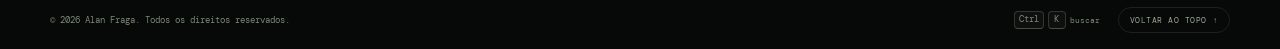
==== commit 6425f338: "Add robots.txt, site.webmanifest, and sitemap.xml files - Created robots.txt to allow all user agent" ====
--- a/index.html
+++ b/index.html
@@ -1,284 +1,1189 @@
 <!doctype html>
 <html lang="pt-BR">
   <head>
-    <meta name="google-site-verification" content="google630a943c3a848f7e.html" />
     <meta charset="utf-8" />
     <meta name="viewport" content="width=device-width, initial-scale=1" />
+    <meta name="google-site-verification" content="google630a943c3a848f7e.html" />
+    <meta name="color-scheme" content="dark" />
+    <meta name="theme-color" content="#080b09" />
+
+    <title>Alan Fraga — Cibersegurança defensiva, SOC & dados</title>
     <meta
       name="description"
-      content="Portfólio de Alan Fraga — cibersegurança defensiva, operações SOC e análise de dados."
+      content="Portfólio de Alan Fraga: cibersegurança defensiva, operações SOC, análise de logs e automação com Python. Laboratório interativo de triagem de logs e estudos de caso."
     />
-    <meta name="theme-color" content="#101410" />
-    <title>Alan Fraga — Cibersegurança & Blue Team</title>
+    <meta name="author" content="Alan Fraga" />
+    <meta name="robots" content="index, follow, max-image-preview:large" />
+    <link rel="canonical" href="https://all4nfr4g4.github.io/Alan-Fraga/" />
+
+    <meta property="og:type" content="website" />
+    <meta property="og:locale" content="pt_BR" />
+    <meta property="og:site_name" content="Alan Fraga — Security" />
+    <meta property="og:title" content="Alan Fraga — Cibersegurança defensiva, SOC & dados" />
+    <meta
+      property="og:description"
+      content="Segurança começa com atenção. Conheça meu laboratório interativo de triagem de logs, projetos e trajetória em blue team."
+    />
+    <meta property="og:url" content="https://all4nfr4g4.github.io/Alan-Fraga/" />
+    <meta property="og:image" content="https://all4nfr4g4.github.io/Alan-Fraga/assets/og-cover.png" />
+    <meta property="og:image:width" content="1200" />
+    <meta property="og:image:height" content="630" />
+    <meta property="og:image:alt" content="Alan Fraga — segurança começa com atenção" />
+    <meta name="twitter:card" content="summary_large_image" />
+    <meta name="twitter:title" content="Alan Fraga — Cibersegurança defensiva, SOC & dados" />
+    <meta
+      name="twitter:description"
+      content="Segurança começa com atenção. Laboratório interativo de triagem de logs, projetos e trajetória em blue team."
+    />
+    <meta name="twitter:image" content="https://all4nfr4g4.github.io/Alan-Fraga/assets/og-cover.png" />
+
+    <link rel="icon" href="assets/favicon.svg" type="image/svg+xml" />
+    <link rel="apple-touch-icon" href="assets/apple-touch-icon.png" />
+    <link rel="manifest" href="site.webmanifest" />
+
     <link rel="preconnect" href="https://fonts.googleapis.com" />
     <link rel="preconnect" href="https://fonts.gstatic.com" crossorigin />
     <link
-      href="https://fonts.googleapis.com/css2?family=DM+Mono:wght@400;500&family=DM+Sans:wght@400;500;600;700&family=Manrope:wght@400;500;600;700;800&display=swap"
+      href="https://fonts.googleapis.com/css2?family=DM+Mono:wght@400;500&family=DM+Sans:wght@400;500;600&family=Manrope:wght@500;600;700;800&display=swap"
       rel="stylesheet"
     />
     <link rel="stylesheet" href="styles.css" />
+    <script>
+      document.documentElement.classList.add("js");
+    </script>
+    <noscript>
+      <style>
+        .js .reveal { opacity: 1; transform: none; }
+      </style>
+    </noscript>
     <script src="script.js" defer></script>
+
+    <script type="application/ld+json">
+      {
+        "@context": "https://schema.org",
+        "@type": "Person",
+        "name": "Alan Fraga",
+        "url": "https://all4nfr4g4.github.io/Alan-Fraga/",
+        "image": "https://all4nfr4g4.github.io/Alan-Fraga/assets/alan-fraga.jpg",
+        "jobTitle": "Profissional de Cibersegurança Defensiva",
+        "description": "Profissional de tecnologia com foco em cibersegurança defensiva, operações SOC, análise de logs e automação com Python.",
+        "email": "mailto:all4nfr4g4@gmail.com",
+        "address": {
+          "@type": "PostalAddress",
+          "addressLocality": "Salvador",
+          "addressRegion": "BA",
+          "addressCountry": "BR"
+        },
+        "sameAs": [
+          "https://www.linkedin.com/in/alan-fraga-46285b385/",
+          "https://github.com/all4nfr4g4"
+        ],
+        "knowsAbout": [
+          "Cibersegurança defensiva",
+          "Operações SOC",
+          "Análise de logs",
+          "Hardening de sistemas",
+          "Python",
+          "Linux",
+          "Infraestrutura de TI"
+        ],
+        "alumniOf": {
+          "@type": "CollegeOrUniversity",
+          "name": "UNIME"
+        }
+      }
+    </script>
   </head>
   <body>
     <a class="skip-link" href="#conteudo">Pular para o conteúdo</a>
-
-    <header class="site-header">
-      <nav class="nav shell" aria-label="Navegação principal">
-        <a class="brand" href="#inicio" aria-label="Alan Fraga, início">
-          <span class="brand-mark" aria-hidden="true"><img src="assets/arch-linux-mark.jpg" alt="" /></span>
+    <div class="noise" aria-hidden="true"></div>
+    <div class="scroll-progress" aria-hidden="true"><span id="scroll-progress"></span></div>
+
+    <header class="site-header" id="site-header">
+      <div class="shell nav">
+        <a class="brand" href="#inicio">
+          <span class="brand-mark" aria-hidden="true">
+            <svg viewBox="0 0 32 32" fill="none">
+              <path
+                d="M16 2.8 27 7v8.1c0 7-4.4 12.2-11 14.1C9.4 27.3 5 22.1 5 15.1V7l11-4.2Z"
+                stroke="currentColor"
+                stroke-width="1.6"
+                stroke-linejoin="round"
+              />
+              <path
+                d="m12 11.5 4.5 4.5L12 20.5M18 20.5h3"
+                stroke="currentColor"
+                stroke-width="1.9"
+                stroke-linecap="round"
+                stroke-linejoin="round"
+              />
+            </svg>
+          </span>
           <span class="brand-name">alan fraga<span> / security</span></span>
+          <span class="sr-only"> — início</span>
         </a>
-        <button class="menu-toggle" type="button" aria-expanded="false" aria-controls="nav-links">
-          <span class="sr-only">Abrir menu</span>
-          <span></span><span></span>
-        </button>
-        <div class="nav-links" id="nav-links">
+
+        <nav class="nav-links" id="nav-links" aria-label="Navegação principal">
+          <a href="#sobre" data-nav="sobre">Sobre</a>
+          <a href="#atuacao" data-nav="atuacao">Atuação</a>
+          <a href="#laboratorio" data-nav="laboratorio">Laboratório</a>
+          <a href="#projetos" data-nav="projetos">Projetos</a>
+          <a href="#experiencia" data-nav="experiencia">Trajetória</a>
+          <a class="nav-mobile-only" href="#contato" data-nav="contato">Contato</a>
+        </nav>
+
+        <div class="nav-actions">
+          <button class="search-trigger" type="button" data-open-palette aria-label="Buscar ⌘K">
+            <svg viewBox="0 0 20 20" fill="none" aria-hidden="true">
+              <circle cx="8.5" cy="8.5" r="5.5" stroke="currentColor" stroke-width="1.5" />
+              <path d="m13 13 4 4" stroke="currentColor" stroke-width="1.5" stroke-linecap="round" />
+            </svg>
+            <span class="search-label">Buscar</span>
+            <kbd aria-hidden="true">⌘K</kbd>
+          </button>
+          <a class="nav-cta" href="#contato">Contato <span aria-hidden="true">↗</span></a>
+          <button
+            class="menu-toggle"
+            type="button"
+            aria-expanded="false"
+            aria-controls="nav-links"
+            aria-label="Abrir menu"
+          >
+            <span></span><span></span>
+          </button>
+        </div>
+      </div>
+    </header>
+
+    <nav class="section-rail" aria-label="Progresso da página">
+      <a href="#inicio" data-rail="inicio"><span>01</span><i></i><b>Início</b></a>
+      <a href="#sobre" data-rail="sobre"><span>02</span><i></i><b>Sobre</b></a>
+      <a href="#atuacao" data-rail="atuacao"><span>03</span><i></i><b>Atuação</b></a>
+      <a href="#laboratorio" data-rail="laboratorio"><span>04</span><i></i><b>Laboratório</b></a>
+      <a href="#projetos" data-rail="projetos"><span>05</span><i></i><b>Projetos</b></a>
+      <a href="#experiencia" data-rail="experiencia"><span>06</span><i></i><b>Trajetória</b></a>
+      <a href="#contato" data-rail="contato"><span>07</span><i></i><b>Contato</b></a>
+    </nav>
+
+    <main id="conteudo" tabindex="-1">
+      <section class="hero" id="inicio">
+        <div class="hero-bg" aria-hidden="true">
+          <div class="hero-grid"></div>
+          <div class="hero-glow"></div>
+        </div>
+
+        <div class="shell hero-inner">
+          <div class="hero-copy">
+            <p class="eyebrow">
+              <span class="status-dot"></span> Salvador, BA <span class="sep">/</span> aberto a oportunidades
+            </p>
+
+            <h1 class="hero-title">
+              Segurança começa<br />
+              com <span class="accent-text">atenção.</span>
+            </h1>
+
+            <p class="hero-intro">
+              Sou Alan Fraga. Trabalho com <strong>cibersegurança defensiva</strong>, operações SOC e análise de
+              dados — transformando sinais dispersos em contexto, prioridade e resposta.
+            </p>
+
+            <div class="hero-actions">
+              <a class="btn btn-primary" href="#laboratorio">
+                Explorar laboratório
+                <span class="btn-arrow" aria-hidden="true">↘</span>
+              </a>
+              <a class="btn btn-ghost" href="#contato">Falar comigo <span aria-hidden="true">↗</span></a>
+            </div>
+
+            <ul class="hero-tags" aria-label="Áreas de atuação">
+              <li>Blue Team</li>
+              <li>SOC</li>
+              <li>Análise de logs</li>
+              <li>Automação</li>
+            </ul>
+
+            <div class="hero-foot">
+              <a class="scroll-cue" href="#sobre"><span aria-hidden="true"></span> role para explorar</a>
+              <span class="hero-index">01 — 07</span>
+            </div>
+          </div>
+
+          <div class="hero-visual" id="hero-visual">
+            <div class="radar" aria-hidden="true">
+              <span class="radar-ring ring-1"></span>
+              <span class="radar-ring ring-2"></span>
+              <span class="radar-ring ring-3"></span>
+              <span class="radar-sweep"></span>
+              <span class="radar-cross cross-h"></span>
+              <span class="radar-cross cross-v"></span>
+              <span class="radar-blip blip-1"></span>
+              <span class="radar-blip blip-2"></span>
+              <span class="radar-blip blip-3"></span>
+            </div>
+
+            <span class="float-chip chip-1" aria-hidden="true"><i></i> LOG PARSER</span>
+            <span class="float-chip chip-2" aria-hidden="true"><i></i> FAIL2BAN</span>
+            <span class="float-chip chip-3" aria-hidden="true"><i></i> PYTHON</span>
+
+            <div class="console" aria-label="Demonstração visual de um console SOC simulado">
+              <div class="console-bar">
+                <span class="console-dots" aria-hidden="true"><i></i><i></i><i></i></span>
+                <span class="console-path">alan@blue-team: ~/monitor</span>
+                <span class="console-live"><i></i> LIVE</span>
+              </div>
+
+              <div class="console-stats">
+                <div><span>EVENTOS</span><strong id="stat-events">1.284</strong></div>
+                <div><span>ALERTAS</span><strong class="is-amber" id="stat-alerts">07</strong></div>
+                <div><span>RISCO</span><strong class="is-lime">BAIXO</strong></div>
+              </div>
+
+              <div class="console-chart" aria-hidden="true">
+                <svg viewBox="0 0 380 70" preserveAspectRatio="none" role="presentation">
+                  <defs>
+                    <linearGradient id="chart-fill" x1="0" y1="0" x2="0" y2="1">
+                      <stop offset="0%" stop-color="#b8f24a" stop-opacity=".28" />
+                      <stop offset="100%" stop-color="#b8f24a" stop-opacity="0" />
+                    </linearGradient>
+                  </defs>
+                  <path
+                    class="chart-area"
+                    d="M0 58 L0 50 L20 46 L38 52 L56 38 L74 42 L92 30 L110 36 L128 24 L146 34 L164 28 L182 40 L200 22 L218 30 L236 18 L254 26 L272 20 L290 34 L308 16 L326 24 L344 12 L362 20 L380 10 L380 58 Z"
+                    fill="url(#chart-fill)"
+                  />
+                  <path
+                    class="chart-line"
+                    d="M0 50 L20 46 L38 52 L56 38 L74 42 L92 30 L110 36 L128 24 L146 34 L164 28 L182 40 L200 22 L218 30 L236 18 L254 26 L272 20 L290 34 L308 16 L326 24 L344 12 L362 20 L380 10"
+                    fill="none"
+                    stroke="#b8f24a"
+                    stroke-width="1.5"
+                    stroke-linejoin="round"
+                  />
+                  <line class="chart-scan" x1="0" y1="0" x2="0" y2="70" stroke="#b8f24a" stroke-width="1" />
+                </svg>
+                <div class="chart-meta"><span>FLUXO · 60 MIN</span><span class="is-lime">▲ 12%</span></div>
+              </div>
+
+              <div class="console-feed" id="console-feed" aria-hidden="true">
+                <div class="feed-row sev-info">
+                  <span class="feed-time">09:41:08</span><i></i><span class="feed-msg">correlação de logs iniciada</span>
+                </div>
+                <div class="feed-row sev-warn">
+                  <span class="feed-time">09:41:12</span><i></i><span class="feed-msg">padrão incomum identificado</span>
+                </div>
+                <div class="feed-row sev-info">
+                  <span class="feed-time">09:41:14</span><i></i><span class="feed-msg">triagem em andamento · 04 fontes</span>
+                </div>
+                <div class="feed-row sev-ok">
+                  <span class="feed-time">09:41:19</span><i></i><span class="feed-msg">evento classificado como baixo risco</span>
+                </div>
+              </div>
+
+              <div class="console-cmd">
+                <span class="prompt">alan@blue-team:~$</span>
+                <span id="console-command">triar --contexto --logs</span>
+                <i class="caret" aria-hidden="true"></i>
+              </div>
+
+              <div class="console-foot">
+                <span><i class="mini-pulse"></i> SIMULAÇÃO LOCAL</span>
+                <span>STATUS: OBSERVANDO</span>
+              </div>
+            </div>
+
+            <p class="visual-caption"><span>01</span> observar · correlacionar · responder</p>
+          </div>
+        </div>
+      </section>
+
+      <div class="marquee" aria-hidden="true">
+        <div class="marquee-track">
+          <span>BLUE TEAM <i>◆</i> SOC <i>◆</i> LOG ANALYSIS <i>◆</i> PYTHON <i>◆</i> LINUX <i>◆</i> HARDENING <i>◆</i> SIEM <i>◆</i> EDR <i>◆</i> AUTOMAÇÃO <i>◆</i> REDES <i>◆</i> DADOS <i>◆</i> RESPOSTA A INCIDENTES <i>◆</i></span>
+          <span>BLUE TEAM <i>◆</i> SOC <i>◆</i> LOG ANALYSIS <i>◆</i> PYTHON <i>◆</i> LINUX <i>◆</i> HARDENING <i>◆</i> SIEM <i>◆</i> EDR <i>◆</i> AUTOMAÇÃO <i>◆</i> REDES <i>◆</i> DADOS <i>◆</i> RESPOSTA A INCIDENTES <i>◆</i></span>
+        </div>
+      </div>
+
+      <section class="section about" id="sobre">
+        <div class="shell">
+          <header class="section-head reveal">
+            <p class="section-label"><span>01</span> / SOBRE</p>
+            <div class="section-heading-row">
+              <h2 class="section-title">Curiosidade técnica.<br /><span>Visão de quem investiga.</span></h2>
+              <p class="section-aside">
+                Da eletrônica ao SOC: uma trajetória construída entendendo sistemas por dentro e resolvendo problemas
+                na prática.
+              </p>
+            </div>
+          </header>
+
+          <div class="about-grid">
+            <div class="about-left">
+              <figure class="photo-card reveal">
+                <img
+                  src="assets/alan-fraga.jpg"
+                  alt="Alan Fraga em traje social, olhando para o lado"
+                  width="768"
+                  height="1151"
+                  loading="lazy"
+                  decoding="async"
+                />
+                <span class="corner corner-tl" aria-hidden="true"></span>
+                <span class="corner corner-br" aria-hidden="true"></span>
+                <figcaption><span class="status-dot"></span> BLUE TEAM · SALVADOR, BA</figcaption>
+              </figure>
+
+              <figure class="arch-card reveal">
+                <img
+                  src="assets/arch-linux-mark.jpg"
+                  alt="Neon do Arch Linux em uma parede escura"
+                  width="736"
+                  height="414"
+                  loading="lazy"
+                  decoding="async"
+                />
+                <figcaption>
+                  <span class="card-label">AMBIENTE DE ESTUDOS</span>
+                  <strong>Arch Linux · daily driver</strong>
+                </figcaption>
+              </figure>
+            </div>
+
+            <div class="about-right">
+              <article class="bio-card reveal">
+                <img class="bio-mark" src="assets/alan-fraga-logo.png" alt="" aria-hidden="true" />
+                <span class="card-label">PERFIL</span>
+                <p>
+                  Sou graduado em Análise e Desenvolvimento de Sistemas, com formação técnica em Eletrônica. Minha
+                  trajetória passa por suporte corporativo, infraestrutura e segurança defensiva — sempre com o mesmo
+                  fio condutor: entender como as coisas funcionam por dentro.
+                </p>
+                <p>
+                  Gosto de investigar o que está por trás dos eventos: organizar logs, reconhecer padrões e automatizar
+                  o trabalho repetitivo com Python. Levo para a segurança a disciplina de quem passou anos
+                  diagnosticando sistemas e resolvendo incidentes em ambiente real.
+                </p>
+                <p>
+                  Também trago experiências em manutenção e instalações elétricas, que reforçaram minha atenção ao
+                  detalhe, à segurança operacional e à resolução prática de problemas.
+                </p>
+              </article>
+
+              <div class="facts">
+                <div class="fact-card reveal" style="--d: 40ms">
+                  <span>FORMAÇÃO</span>
+                  <strong>ADS</strong>
+                  <p>Graduação concluída em 2025</p>
+                </div>
+                <div class="fact-card reveal" style="--d: 90ms">
+                  <span>EXPERIÊNCIA</span>
+                  <strong>N1 / N2</strong>
+                  <p>Suporte e infraestrutura de TI</p>
+                </div>
+                <div class="fact-card reveal" style="--d: 140ms">
+                  <span>FOCO</span>
+                  <strong>Python</strong>
+                  <p>Automação e análise de dados</p>
+                </div>
+              </div>
+
+              <article class="now-card reveal">
+                <div class="now-head">
+                  <span class="card-label">AGORA</span>
+                  <span class="status-pill"><i></i> em andamento</span>
+                </div>
+                <ul>
+                  <li><span>01</span> Preparatório CCST · Cisco Networking Academy</li>
+                  <li><span>02</span> Bootcamp Santander Cibersegurança · DIO</li>
+                  <li><span>03</span> Inglês intermediário · Fluencypass</li>
+                </ul>
+              </article>
+            </div>
+          </div>
+        </div>
+      </section>
+
+      <section class="section expertise" id="atuacao">
+        <div class="shell">
+          <header class="section-head reveal">
+            <p class="section-label"><span>02</span> / ATUAÇÃO</p>
+            <div class="section-heading-row">
+              <h2 class="section-title">Fundamentos sólidos.<br /><span>Aprendizado em movimento.</span></h2>
+              <p class="section-aside">
+                Do diagnóstico à resposta: uma base construída em operação real, laboratório e prática contínua.
+              </p>
+            </div>
+          </header>
+
+          <div class="expertise-grid">
+            <article class="expertise-card reveal">
+              <div class="expertise-top">
+                <span class="expertise-icon" aria-hidden="true">
+                  <svg viewBox="0 0 24 24" fill="none">
+                    <path d="M12 2.8 20 6v6.2c0 5.3-3.3 9.4-8 11-4.7-1.6-8-5.7-8-11V6l8-3.2Z" stroke="currentColor" stroke-width="1.4" stroke-linejoin="round" />
+                    <path d="m8.5 11.5 2.4 2.4 4.8-5" stroke="currentColor" stroke-width="1.6" stroke-linecap="round" stroke-linejoin="round" />
+                  </svg>
+                </span>
+                <span class="card-index">01</span>
+              </div>
+              <h3>Segurança defensiva</h3>
+              <p>Monitoramento, triagem de eventos, investigação inicial e fundamentos de resposta a incidentes.</p>
+              <div class="tags"><span>Blue Team</span><span>SOC</span><span>IAM</span><span>Hardening</span></div>
+            </article>
+
+            <article class="expertise-card reveal" style="--d: 70ms">
+              <div class="expertise-top">
+                <span class="expertise-icon" aria-hidden="true">
+                  <svg viewBox="0 0 24 24" fill="none">
+                    <path d="M4 19V9m5 10V4m5 15v-7m5 7V7" stroke="currentColor" stroke-width="1.6" stroke-linecap="round" />
+                    <path d="M2.5 21h19" stroke="currentColor" stroke-width="1.2" stroke-linecap="round" opacity=".45" />
+                  </svg>
+                </span>
+                <span class="card-index">02</span>
+              </div>
+              <h3>Logs &amp; análise</h3>
+              <p>Coleta, parsing e correlação de registros para transformar ruído em hipóteses investigáveis.</p>
+              <div class="tags"><span>Logs</span><span>Python</span><span>Pandas</span><span>Regex</span></div>
+            </article>
+
+            <article class="expertise-card reveal" style="--d: 140ms">
+              <div class="expertise-top">
+                <span class="expertise-icon" aria-hidden="true">
+                  <svg viewBox="0 0 24 24" fill="none">
+                    <rect x="3" y="4" width="6" height="5" rx="1" stroke="currentColor" stroke-width="1.4" />
+                    <rect x="15" y="4" width="6" height="5" rx="1" stroke="currentColor" stroke-width="1.4" />
+                    <rect x="9" y="15" width="6" height="5" rx="1" stroke="currentColor" stroke-width="1.4" />
+                    <path d="M6 9v3h12V9M12 12v3" stroke="currentColor" stroke-width="1.4" stroke-linecap="round" />
+                  </svg>
+                </span>
+                <span class="card-index">03</span>
+              </div>
+              <h3>Infraestrutura</h3>
+              <p>Suporte N1/N2, diagnóstico de redes, sistemas e controles de acesso em ambientes corporativos.</p>
+              <div class="tags"><span>TCP/IP</span><span>Linux</span><span>Windows</span><span>DNS</span></div>
+            </article>
+
+            <article class="expertise-card reveal" style="--d: 210ms">
+              <div class="expertise-top">
+                <span class="expertise-icon" aria-hidden="true">
+                  <svg viewBox="0 0 24 24" fill="none">
+                    <rect x="3" y="4" width="18" height="16" rx="2" stroke="currentColor" stroke-width="1.4" />
+                    <path d="m7.5 9 3 3-3 3M13 15h3.5" stroke="currentColor" stroke-width="1.6" stroke-linecap="round" stroke-linejoin="round" />
+                  </svg>
+                </span>
+                <span class="card-index">04</span>
+              </div>
+              <h3>Automação</h3>
+              <p>Scripts e rotinas que reduzem trabalho repetitivo e tornam a operação mais previsível.</p>
+              <div class="tags"><span>Python</span><span>Git</span><span>Systemd</span><span>Bash</span></div>
+            </article>
+          </div>
+
+          <div class="toolkit reveal">
+            <div class="toolkit-head">
+              <div>
+                <span class="card-label">CAIXA DE FERRAMENTAS</span>
+                <h3>O que eu uso no dia a dia</h3>
+              </div>
+              <div class="filters" role="group" aria-label="Filtrar ferramentas por categoria">
+                <button class="filter is-active" type="button" data-filter="all" aria-pressed="true">Todos</button>
+                <button class="filter" type="button" data-filter="defesa" aria-pressed="false">Defesa</button>
+                <button class="filter" type="button" data-filter="dados" aria-pressed="false">Dados</button>
+                <button class="filter" type="button" data-filter="infra" aria-pressed="false">Infra</button>
+                <button class="filter" type="button" data-filter="dev" aria-pressed="false">Dev</button>
+              </div>
+            </div>
+
+            <div class="tool-grid" id="tool-grid">
+              <span class="tool" data-cat="defesa">Blue Team</span>
+              <span class="tool" data-cat="defesa">SOC</span>
+              <span class="tool" data-cat="defesa">Hardening</span>
+              <span class="tool" data-cat="defesa">IAM</span>
+              <span class="tool" data-cat="defesa" data-study="true">SIEM <i>estudo</i></span>
+              <span class="tool" data-cat="defesa" data-study="true">EDR <i>estudo</i></span>
+              <span class="tool" data-cat="defesa" data-study="true">MITRE ATT&amp;CK <i>estudo</i></span>
+              <span class="tool" data-cat="dados">Python</span>
+              <span class="tool" data-cat="dados">Pandas</span>
+              <span class="tool" data-cat="dados">Logs</span>
+              <span class="tool" data-cat="dados">Regex</span>
+              <span class="tool" data-cat="dados">Excel</span>
+              <span class="tool" data-cat="infra">Linux</span>
+              <span class="tool" data-cat="infra">Windows</span>
+              <span class="tool" data-cat="infra">TCP/IP</span>
+              <span class="tool" data-cat="infra">DNS</span>
+              <span class="tool" data-cat="infra">SSH</span>
+              <span class="tool" data-cat="infra">UFW</span>
+              <span class="tool" data-cat="infra">systemd</span>
+              <span class="tool" data-cat="infra">Nmap</span>
+              <span class="tool" data-cat="infra">Wireshark</span>
+              <span class="tool" data-cat="infra">Rclone</span>
+              <span class="tool" data-cat="dev">Git</span>
+              <span class="tool" data-cat="dev">GitHub</span>
+              <span class="tool" data-cat="dev">VS Code</span>
+              <span class="tool" data-cat="dev">Bash</span>
+              <span class="tool" data-cat="dev" data-study="true">Docker <i>estudo</i></span>
+            </div>
+
+            <p class="tool-legend"><i></i> itens marcados estão em estudo ou aprofundamento</p>
+          </div>
+        </div>
+      </section>
+
+      <section class="section lab" id="laboratorio">
+        <div class="shell">
+          <header class="section-head reveal">
+            <p class="section-label"><span>03</span> / LABORATÓRIO</p>
+            <div class="section-heading-row">
+              <h2 class="section-title">Um mini SOC<br /><span>no navegador.</span></h2>
+              <p class="section-aside">
+                Cole logs, execute as regras e veja como sinais isolados viram prioridade. Tudo roda localmente — nada
+                é enviado para servidor.
+              </p>
+            </div>
+          </header>
+
+          <div class="lab-grid">
+            <div class="lab-panel panel reveal">
+              <div class="panel-bar">
+                <span class="panel-dots" aria-hidden="true"><i></i><i></i><i></i></span>
+                <span class="panel-title">entrada.log</span>
+                <span class="panel-badge">LOCAL</span>
+              </div>
+              <div class="lab-input-body">
+                <label class="sr-only" for="log-input">Linhas de log para analisar</label>
+                <textarea
+                  id="log-input"
+                  spellcheck="false"
+                  autocomplete="off"
+                  placeholder="Cole aqui linhas de log (auth, sshd, nginx, kernel…)"
+                  aria-describedby="log-hint"
+                ></textarea>
+                <div class="lab-controls">
+                  <button class="btn btn-primary btn-sm" type="button" id="analyze-btn">
+                    Analisar logs <span class="kbd-inline">⌘↵</span>
+                  </button>
+                  <button class="btn btn-ghost btn-sm" type="button" id="sample-btn">Exemplo</button>
+                  <button class="btn btn-ghost btn-sm" type="button" id="clear-btn">Limpar</button>
+                </div>
+                <p class="privacy-note" id="log-hint">
+                  <svg viewBox="0 0 16 16" fill="none" aria-hidden="true">
+                    <rect x="3" y="7" width="10" height="7" rx="1.5" stroke="currentColor" stroke-width="1.2" />
+                    <path d="M5.5 7V5.5a2.5 2.5 0 0 1 5 0V7" stroke="currentColor" stroke-width="1.2" />
+                  </svg>
+                  Processamento 100% local no seu navegador. Nada é armazenado ou enviado.
+                </p>
+              </div>
+            </div>
+
+            <div class="lab-panel panel reveal" style="--d: 90ms">
+              <div class="panel-bar">
+                <span class="panel-title">relatório</span>
+                <span class="panel-badge" id="report-status" aria-live="polite">AGUARDANDO</span>
+              </div>
+              <div class="report-body">
+                <div class="report-top">
+                  <div class="gauge" id="gauge">
+                    <svg viewBox="0 0 110 110" aria-hidden="true">
+                      <circle class="gauge-track" cx="55" cy="55" r="44" />
+                      <circle class="gauge-value" id="risk-ring" cx="55" cy="55" r="44" />
+                    </svg>
+                    <div class="gauge-label">
+                      <strong id="risk-score">0</strong>
+                      <span id="risk-label">sem análise</span>
+                    </div>
+                  </div>
+                  <div class="report-stats">
+                    <div><span>LINHAS</span><strong id="r-lines">—</strong></div>
+                    <div><span>ALERTAS</span><strong id="r-findings">—</strong></div>
+                    <div><span>IPs ÚNICOS</span><strong id="r-ips">—</strong></div>
+                  </div>
+                </div>
+
+                <div class="report-content" id="report-content" role="region" aria-label="Resultado da análise">
+                  <div class="report-empty">
+                    <span class="report-empty-icon" aria-hidden="true">
+                      <svg viewBox="0 0 32 32" fill="none">
+                        <path d="M16 3 27 7.4v8.2c0 7-4.4 12.4-11 14.4C9.4 28 5 22.6 5 15.6V7.4L16 3Z" stroke="currentColor" stroke-width="1.3" />
+                        <path d="m11 16 3.2 3.2L21 12.5" stroke="currentColor" stroke-width="1.5" stroke-linecap="round" stroke-linejoin="round" opacity=".5" />
+                      </svg>
+                    </span>
+                    <p>Cole logs e execute a análise para ver os achados.</p>
+                    <small>As regras detectam brute force, injeção web, varredura de caminhos e falhas de privilégio.</small>
+                  </div>
+                </div>
+
+                <div class="report-actions" id="report-actions" hidden>
+                  <button class="text-btn" type="button" id="copy-report">Copiar resumo <span aria-hidden="true">⧉</span></button>
+                </div>
+              </div>
+            </div>
+          </div>
+
+          <div class="method reveal">
+            <div class="method-step">
+              <span>01</span>
+              <div><strong>Observar</strong><p>Reunir eventos e contexto.</p></div>
+            </div>
+            <div class="method-step">
+              <span>02</span>
+              <div><strong>Correlacionar</strong><p>Cruzar IPs, horários e padrões.</p></div>
+            </div>
+            <div class="method-step">
+              <span>03</span>
+              <div><strong>Priorizar</strong><p>Separar ruído de risco real.</p></div>
+            </div>
+            <div class="method-step">
+              <span>04</span>
+              <div><strong>Responder</strong><p>Documentar, agir e aprender.</p></div>
+            </div>
+          </div>
+
+          <p class="lab-disclaimer">
+            Demonstração educacional com regras simplificadas. Não substitui um SIEM, EDR ou um processo formal de
+            resposta a incidentes.
+          </p>
+        </div>
+      </section>
+
+      <section class="section projects" id="projetos">
+        <div class="shell">
+          <header class="section-head reveal">
+            <p class="section-label"><span>04</span> / PROJETOS</p>
+            <div class="section-heading-row">
+              <h2 class="section-title">Aprender fazendo.<br /><span>Entender protegendo.</span></h2>
+              <p class="section-aside">
+                Estudos práticos em ambiente controlado, com foco em prevenção, análise e automação de rotinas.
+              </p>
+            </div>
+          </header>
+
+          <div class="project-grid">
+            <article class="project-card reveal">
+              <div class="project-visual project-visual-soc" aria-hidden="true">
+                <div class="mini-terminal">
+                  <p><span>09:41:08</span> <b>MONITOR</b> eventos recebidos</p>
+                  <p><span>09:41:10</span> correlação iniciada</p>
+                  <p class="warn"><span>09:41:12</span> padrão incomum</p>
+                  <p class="ok"><span>09:41:19</span> triagem concluída</p>
+                  <i class="mini-caret"></i>
+                </div>
+              </div>
+              <div class="project-body">
+                <div class="project-meta"><span>01</span><span>DEFESA</span></div>
+                <h3>Laboratório SOC &amp; análise de logs</h3>
+                <p>
+                  Parsing, correlação e priorização de eventos de autenticação e acesso web para transformar linhas de
+                  log em hipóteses investigáveis.
+                </p>
+                <div class="tags"><span>Python</span><span>Pandas</span><span>Regex</span><span>Linux</span></div>
+                <button class="project-open" type="button" data-dialog="case-soc">
+                  Ver estudo de caso <span aria-hidden="true">↗</span>
+                </button>
+              </div>
+            </article>
+
+            <article class="project-card reveal" style="--d: 90ms">
+              <div class="project-visual project-visual-hardening" aria-hidden="true">
+                <div class="hardening-art">
+                  <span class="hardening-ring ring-a"></span>
+                  <span class="hardening-ring ring-b"></span>
+                  <svg viewBox="0 0 64 64" fill="none">
+                    <path d="M32 6 54 14v14c0 13-8.3 22.6-22 26.5C18.3 50.6 10 41 10 28V14L32 6Z" stroke="currentColor" stroke-width="2" stroke-linejoin="round" />
+                    <path d="m23 31 6.5 6.5L42 24" stroke="currentColor" stroke-width="2.4" stroke-linecap="round" stroke-linejoin="round" />
+                  </svg>
+                  <span class="hardening-label">HARDENED</span>
+                </div>
+              </div>
+              <div class="project-body">
+                <div class="project-meta"><span>02</span><span>HARDENING</span></div>
+                <h3>Avaliação de superfície &amp; hardening</h3>
+                <p>
+                  Inventário de serviços, análise de exposição e aplicação de medidas de mitigação em uma VM Linux de
+                  laboratório.
+                </p>
+                <div class="tags"><span>Linux</span><span>SSH</span><span>UFW</span><span>Nmap</span></div>
+                <button class="project-open" type="button" data-dialog="case-hardening">
+                  Ver estudo de caso <span aria-hidden="true">↗</span>
+                </button>
+              </div>
+            </article>
+
+            <article class="project-card reveal" style="--d: 180ms">
+              <div class="project-visual project-visual-automation" aria-hidden="true">
+                <div class="automation-art">
+                  <span class="auto-node node-a">CRON</span>
+                  <span class="auto-node node-b">PY</span>
+                  <span class="auto-node node-c">LOG</span>
+                  <span class="auto-line line-a"></span>
+                  <span class="auto-line line-b"></span>
+                  <span class="auto-line line-c"></span>
+                  <span class="auto-pulse"></span>
+                </div>
+              </div>
+              <div class="project-body">
+                <div class="project-meta"><span>03</span><span>AUTOMAÇÃO</span></div>
+                <h3>Rotinas &amp; backup com systemd</h3>
+                <p>
+                  Scripts agendados para backup, organização de arquivos e registro de execução, com foco em
+                  previsibilidade e falha silenciosa zero.
+                </p>
+                <div class="tags"><span>Bash</span><span>systemd</span><span>Rclone</span><span>Logs</span></div>
+                <button class="project-open" type="button" data-dialog="case-automation">
+                  Ver estudo de caso <span aria-hidden="true">↗</span>
+                </button>
+              </div>
+            </article>
+          </div>
+
+          <p class="disclaimer">
+            Projetos de estudo realizados em ambiente controlado, sem dados reais de terceiros.
+          </p>
+        </div>
+      </section>
+
+      <section class="section experience" id="experiencia">
+        <div class="shell">
+          <header class="section-head reveal">
+            <p class="section-label"><span>05</span> / TRAJETÓRIA</p>
+            <div class="section-heading-row">
+              <h2 class="section-title">Experiência que<br /><span>constrói contexto.</span></h2>
+              <p class="section-aside">
+                Suporte, infraestrutura e estudo contínuo: a base que sustenta uma investigação mais cuidadosa.
+              </p>
+            </div>
+          </header>
+
+          <div class="experience-grid">
+            <div class="experience-intro reveal">
+              <p>
+                Cada ambiente ensinou algo diferente: priorizar sob pressão, documentar o que importa e olhar além do
+                sintoma imediato. Hoje aplico essa disciplina à segurança defensiva.
+              </p>
+              <div class="experience-tags">
+                <span>Suporte N1/N2</span>
+                <span>Infraestrutura</span>
+                <span>Diagnóstico</span>
+                <span>Documentação</span>
+              </div>
+              <a class="text-link" href="https://www.linkedin.com/in/alan-fraga-46285b385/" target="_blank" rel="noopener">
+                Ver trajetória no LinkedIn <span aria-hidden="true">↗</span>
+              </a>
+            </div>
+
+            <ol class="timeline">
+              <li class="timeline-item reveal">
+                <div class="timeline-date"><span>JUN 2022</span> — DEZ 2022</div>
+                <div class="timeline-body">
+                  <h3>Técnico de Suporte &amp; Infraestrutura de TI</h3>
+                  <p class="company">Newcom Word <span>·</span> Salvador, BA</p>
+                  <p>
+                    Suporte N1/N2, diagnóstico de incidentes em sistemas, hardware e rede; acompanhamento de chamados e
+                    SLAs; apoio em contas, permissões e controles de acesso.
+                  </p>
+                  <div class="tags"><span>N1/N2</span><span>Redes</span><span>IAM</span><span>SLA</span></div>
+                </div>
+              </li>
+
+              <li class="timeline-item reveal">
+                <div class="timeline-date"><span>ABR 2021</span> — JAN 2022</div>
+                <div class="timeline-body">
+                  <h3>Assistente de Suporte Técnico</h3>
+                  <p class="company">Contsis Serviços <span>·</span> Salvador, BA</p>
+                  <p>
+                    Triagem e resolução de falhas de software e equipamentos de rede, manutenção preventiva e
+                    documentação de procedimentos operacionais.
+                  </p>
+                  <div class="tags"><span>Suporte</span><span>Manutenção</span><span>Documentação</span></div>
+                </div>
+              </li>
+
+              <li class="timeline-item reveal">
+                <div class="timeline-date"><span>2025</span> · FORMAÇÃO</div>
+                <div class="timeline-body">
+                  <h3>Análise e Desenvolvimento de Sistemas</h3>
+                  <p class="company">UNIME <span>·</span> Concluído em 2025</p>
+                  <p>
+                    Formação técnica em Eletrônica pela Escola Politécnica Brasileira, concluída em 2021. Base em
+                    lógica, sistemas e diagnóstico de hardware.
+                  </p>
+                  <div class="tags"><span>ADS</span><span>Eletrônica</span><span>Lógica</span></div>
+                </div>
+              </li>
+            </ol>
+          </div>
+
+          <div class="learning-panel reveal">
+            <div class="learning-head">
+              <span class="card-label">EM APRENDIZADO</span>
+              <h3>O próximo passo também é parte do caminho.</h3>
+            </div>
+
+            <div class="learning-cards">
+              <article>
+                <span class="status-pill"><i></i> em andamento</span>
+                <h4>Analista de Cibersegurança Júnior</h4>
+                <p>Cisco Networking Academy · preparatório CCST</p>
+              </article>
+              <article>
+                <span class="status-pill"><i></i> em andamento</span>
+                <h4>Bootcamp Santander Cibersegurança</h4>
+                <p>DIO &amp; Santander Open Academy</p>
+              </article>
+              <article>
+                <span class="status-pill"><i></i> em andamento</span>
+                <h4>Inglês intermediário</h4>
+                <p>Fluencypass · prática contínua</p>
+              </article>
+            </div>
+
+            <div class="learning-extra">
+              <div>
+                <span class="card-label">FORMAÇÃO COMPLEMENTAR</span>
+                <p>
+                  Estrutura de Dados em Python · Lógica de Programação Avançada · Introdução ao Desenvolvimento Full
+                  Stack (XP Inc.) · Direito Eletrônico e Tecnologias Aplicadas à Informação
+                </p>
+              </div>
+              <div>
+                <span class="card-label">FERRAMENTAS &amp; ROTINAS</span>
+                <p>
+                  Git e GitHub · VS Code · Excel avançado e dashboards · Rclone · automação via systemd · Linux e
+                  Windows
+                </p>
+              </div>
+            </div>
+          </div>
+        </div>
+      </section>
+
+      <section class="contact" id="contato">
+        <div class="shell">
+          <div class="contact-panel reveal">
+            <div class="contact-info">
+              <p class="section-label"><span>06</span> / CONTATO</p>
+              <h2>Vamos proteger<br /><span>o que importa?</span></h2>
+              <p class="contact-lead">
+                Estou aberto a oportunidades em cibersegurança, SOC e infraestrutura. Se você quer trocar ideia sobre
+                defesa, dados ou uma vaga, me chama.
+              </p>
+
+              <div class="availability">
+                <span class="status-dot"></span>
+                <div><strong>Disponível para conversas</strong><small>Salvador, BA · remoto ou presencial</small></div>
+              </div>
+
+              <div class="contact-links">
+                <div class="contact-row">
+                  <a href="mailto:all4nfr4g4@gmail.com">
+                    <span class="contact-icon" aria-hidden="true">@</span>
+                    <span><small>E-MAIL</small>all4nfr4g4@gmail.com</span>
+                  </a>
+                  <button class="copy-btn" type="button" data-copy-email aria-label="Copiar e-mail">
+                    <svg viewBox="0 0 20 20" fill="none" aria-hidden="true">
+                      <rect x="7" y="7" width="9" height="9" rx="1.5" stroke="currentColor" stroke-width="1.3" />
+                      <path d="M13 7V5.5A1.5 1.5 0 0 0 11.5 4h-6A1.5 1.5 0 0 0 4 5.5v6A1.5 1.5 0 0 0 5.5 13H7" stroke="currentColor" stroke-width="1.3" />
+                    </svg>
+                  </button>
+                </div>
+                <a class="contact-row" href="tel:+5571999993366">
+                  <span class="contact-icon" aria-hidden="true">☏</span>
+                  <span><small>TELEFONE</small>+55 71 99999-3366</span>
+                  <span class="row-arrow" aria-hidden="true">↗</span>
+                </a>
+                <a class="contact-row" href="https://www.linkedin.com/in/alan-fraga-46285b385/" target="_blank" rel="noopener">
+                  <span class="contact-icon" aria-hidden="true">in</span>
+                  <span><small>LINKEDIN</small>/in/alan-fraga</span>
+                  <span class="row-arrow" aria-hidden="true">↗</span>
+                </a>
+                <a class="contact-row" href="https://github.com/all4nfr4g4" target="_blank" rel="noopener">
+                  <span class="contact-icon" aria-hidden="true">GH</span>
+                  <span><small>GITHUB</small>@all4nfr4g4</span>
+                  <span class="row-arrow" aria-hidden="true">↗</span>
+                </a>
+              </div>
+            </div>
+
+            <div class="contact-form-wrap">
+              <form class="contact-form" id="contact-form" novalidate>
+                <div class="form-head">
+                  <span class="card-label">ENVIAR MENSAGEM</span>
+                  <span class="form-badge">MAILTO</span>
+                </div>
+
+                <div class="form-row">
+                  <div class="field">
+                    <label for="nome">Nome</label>
+                    <input id="nome" name="nome" type="text" autocomplete="name" placeholder="Como posso te chamar?" required />
+                    <span class="field-error" id="error-nome" aria-live="polite"></span>
+                  </div>
+                  <div class="field">
+                    <label for="email">E-mail</label>
+                    <input id="email" name="email" type="email" autocomplete="email" placeholder="voce@empresa.com" required />
+                    <span class="field-error" id="error-email" aria-live="polite"></span>
+                  </div>
+                </div>
+
+                <div class="field">
+                  <label for="assunto">Assunto</label>
+                  <select id="assunto" name="assunto" required>
+                    <option value="">Selecione uma opção</option>
+                    <option value="Oportunidade em cibersegurança">Oportunidade em cibersegurança</option>
+                    <option value="Oportunidade em infraestrutura / suporte">Oportunidade em infraestrutura / suporte</option>
+                    <option value="Colaboração em projeto">Colaboração em projeto</option>
+                    <option value="Feedback sobre o portfólio">Feedback sobre o portfólio</option>
+                    <option value="Outro assunto">Outro assunto</option>
+                  </select>
+                  <span class="field-error" id="error-assunto" aria-live="polite"></span>
+                </div>
+
+                <div class="field">
+                  <label for="mensagem">Mensagem</label>
+                  <textarea id="mensagem" name="mensagem" rows="5" placeholder="Conte um pouco sobre o contexto…" required minlength="10"></textarea>
+                  <span class="field-error" id="error-mensagem" aria-live="polite"></span>
+                </div>
+
+                <button class="btn btn-primary btn-submit" type="submit">
+                  Preparar mensagem <span aria-hidden="true">↗</span>
+                </button>
+                <p class="form-note">
+                  O envio abre seu cliente de e-mail com a mensagem pronta. Nenhum dado é armazenado neste site.
+                </p>
+                <p class="form-status" id="form-status" role="status" aria-live="polite"></p>
+              </form>
+            </div>
+
+            <span class="contact-decoration" aria-hidden="true">AF<span>.</span></span>
+          </div>
+        </div>
+      </section>
+    </main>
+
+    <footer class="site-footer">
+      <div class="shell footer-main">
+        <div class="footer-brand-col">
+          <a class="brand" href="#inicio">
+            <span class="brand-mark" aria-hidden="true">
+              <svg viewBox="0 0 32 32" fill="none">
+                <path d="M16 2.8 27 7v8.1c0 7-4.4 12.2-11 14.1C9.4 27.3 5 22.1 5 15.1V7l11-4.2Z" stroke="currentColor" stroke-width="1.6" stroke-linejoin="round" />
+                <path d="m12 11.5 4.5 4.5L12 20.5M18 20.5h3" stroke="currentColor" stroke-width="1.9" stroke-linecap="round" stroke-linejoin="round" />
+              </svg>
+            </span>
+            <span class="brand-name">alan fraga<span> / security</span></span>
+            <span class="sr-only"> — início</span>
+          </a>
+          <p>Segurança começa com atenção.<br />O resto é método.</p>
+        </div>
+
+        <nav class="footer-nav" aria-label="Navegação do rodapé">
+          <span class="card-label">NAVEGAR</span>
           <a href="#sobre">Sobre</a>
           <a href="#atuacao">Atuação</a>
+          <a href="#laboratorio">Laboratório</a>
           <a href="#projetos">Projetos</a>
-          <a href="#experiencia">Experiência</a>
-          <a class="nav-contact" href="#contato">Vamos conversar <span aria-hidden="true">↗</span></a>
-        </div>
-      </nav>
-    </header>
-
-    <main id="conteudo">
-      <section class="hero shell" id="inicio">
-        <div class="hero-copy reveal">
-          <p class="eyebrow"><span class="status-dot"></span> Salvador, BA · disponível para oportunidades</p>
-          <h1>Segurança começa<br />com <span>atenção.</span></h1>
-          <p class="hero-intro">
-            Sou Alan Fraga, profissional de tecnologia com foco em <strong>cibersegurança defensiva</strong>,
-            operações SOC e análise de dados. Transformo sinais em contexto — e contexto em respostas melhores.
-          </p>
-          <div class="hero-actions">
-            <a class="button button-primary" href="#projetos">Explorar projetos <span aria-hidden="true">↘</span></a>
-            <a class="text-link" href="mailto:all4nfr4g4@gmail.com">Entrar em contato <span aria-hidden="true">↗</span></a>
-          </div>
-          <div class="hero-meta" aria-label="Áreas de interesse">
-            <span>BLUE TEAM</span><i></i><span>ANÁLISE DE LOGS</span><i></i><span>AUTOMAÇÃO</span>
-          </div>
-        </div>
-
-        <div class="hero-visual reveal" role="img" aria-label="Painel ilustrativo de monitoramento de segurança">
-          <div class="orbit orbit-one"></div>
-          <div class="orbit orbit-two"></div>
-          <div class="visual-cross cross-one">+</div>
-          <div class="visual-cross cross-two">+</div>
-          <div class="terminal-card">
-            <div class="terminal-top">
-              <span class="terminal-dots"><i></i><i></i><i></i></span>
-              <span>incident-review.sh</span>
-              <span class="terminal-lock" aria-hidden="true">◇</span>
-            </div>
-            <div class="terminal-body">
-              <p><span class="terminal-muted">[09:41:08]</span> <span class="terminal-green">MONITOR</span> eventos recebidos</p>
-              <p><span class="terminal-muted">[09:41:10]</span> correlação de logs iniciada</p>
-              <p><span class="terminal-muted">[09:41:12]</span> padrão incomum identificado</p>
-              <p class="terminal-indent"><span class="terminal-green">↳</span> origem: análise local</p>
-              <p><span class="terminal-muted">[09:41:14]</span> triagem <span class="terminal-amber">em andamento</span></p>
-              <div class="terminal-rule"></div>
-              <p class="terminal-command"><span>alan@blue-team</span>:~$ <b>investigar --com-contexto</b><i class="cursor"></i></p>
-            </div>
-            <div class="terminal-foot">
-              <span><i class="mini-pulse"></i> LABORATÓRIO DEFENSIVO</span>
-              <span>STATUS: OBSERVANDO</span>
-            </div>
-          </div>
-          <div class="visual-caption"><span>01</span> observar · correlacionar · responder</div>
-        </div>
-        <div class="hero-index" aria-hidden="true">01 — 04</div>
-      </section>
-
-      <section class="intro-strip">
-        <div class="shell strip-inner">
-          <p>TECNOLOGIA COM PROPÓSITO</p>
-          <span>Segurança não é só bloquear ameaças.<br class="mobile-break" /> É entender o que importa.</span>
-          <span class="strip-symbol" aria-hidden="true">⌁</span>
-        </div>
-      </section>
-
-      <section class="section shell about-section" id="sobre">
-        <div class="section-label reveal"><span>01</span> / SOBRE MIM</div>
-        <div class="about-grid">
-          <figure class="profile-photo reveal">
-            <img src="assets/alan-fraga.jpg" alt="Alan Fraga em traje social" />
-            <figcaption><span class="status-dot"></span> BLUE TEAM · SALVADOR, BA</figcaption>
-          </figure>
-          <div class="about-story">
-            <h2 class="section-title reveal">Curiosidade técnica.<br /><span>Visão de quem investiga.</span></h2>
-            <div class="about-copy reveal">
-              <p>
-                Sou graduado em Análise e Desenvolvimento de Sistemas e tenho formação técnica em Eletrônica.
-                Minha trajetória combina suporte corporativo, infraestrutura e uma prática constante em segurança defensiva.
-              </p>
-              <p>
-                Gosto de investigar o que está por trás dos eventos: organizar logs, reconhecer padrões e automatizar
-                tarefas com Python. Trago para a segurança a mesma disciplina que aprendi diagnosticando sistemas
-                e resolvendo incidentes em ambientes reais.
-              </p>
-              <p>
-                Minha trajetória também inclui manutenção, instalações elétricas e operação técnica — experiências
-                que fortaleceram minha atenção ao diagnóstico, à segurança operacional e à resolução prática de problemas.
-              </p>
-              <div class="about-facts">
-                <div><strong>ADS</strong><span>Graduação concluída · 2025</span></div>
-                <div><strong>N1 / N2</strong><span>Suporte e infraestrutura</span></div>
-                <div><strong>Python</strong><span>Automação e análise de dados</span></div>
-              </div>
-            </div>
-          </div>
-        </div>
-      </section>
-
-      <section class="section expertise-section" id="atuacao">
-        <div class="shell">
-          <div class="section-label reveal"><span>02</span> / CAMPO DE ATUAÇÃO</div>
-          <div class="section-heading-row">
-            <h2 class="section-title reveal">Fundamentos sólidos.<br /><span>Aprendizado em movimento.</span></h2>
-            <p class="section-aside reveal">Construindo repertório técnico em segurança, infraestrutura e análise.</p>
-          </div>
-          <div class="expertise-grid">
-            <article class="expertise-card reveal">
-              <span class="card-index">01</span>
-              <div class="expertise-icon" aria-hidden="true">⌁</div>
-              <h3>Segurança defensiva</h3>
-              <p>Monitoramento, triagem de eventos, investigação inicial e fundamentos de resposta a incidentes.</p>
-              <div class="tag-list"><span>Blue Team</span><span>SOC</span><span>IAM</span><span>Hardening</span></div>
-            </article>
-            <article class="expertise-card reveal">
-              <span class="card-index">02</span>
-              <div class="expertise-icon icon-chart" aria-hidden="true">⌘</div>
-              <h3>Logs & análise</h3>
-              <p>Leitura e correlação de registros para identificar anomalias e apoiar uma investigação estruturada.</p>
-              <div class="tag-list"><span>Logs</span><span>Python</span><span>Pandas</span><span>Dados</span></div>
-            </article>
-            <article class="expertise-card reveal">
-              <span class="card-index">03</span>
-              <div class="expertise-icon icon-network" aria-hidden="true">⎔</div>
-              <h3>Infraestrutura</h3>
-              <p>Experiência em suporte técnico N1/N2, diagnóstico de redes, sistemas e atendimento de chamados.</p>
-              <div class="tag-list"><span>TCP/IP</span><span>Linux</span><span>Windows</span><span>DNS</span></div>
-            </article>
-            <article class="expertise-card reveal">
-              <span class="card-index">04</span>
-              <div class="expertise-icon icon-code" aria-hidden="true">&lt;/&gt;</div>
-              <h3>Automação prática</h3>
-              <p>Scripts para processamento, inspeção de dados e redução de tarefas repetitivas do dia a dia.</p>
-              <div class="tag-list"><span>Python</span><span>Git</span><span>Linux</span><span>Systemd</span></div>
-            </article>
-          </div>
-          <p class="learning-note"><span class="status-dot"></span> Em aprofundamento: SIEM · EDR · inteligência de ameaças · resposta a incidentes</p>
-        </div>
-      </section>
-
-      <section class="section shell projects-section" id="projetos">
-        <div class="section-label reveal"><span>03</span> / LABORATÓRIO & PROJETOS</div>
-        <div class="section-heading-row">
-          <h2 class="section-title reveal">Aprender fazendo.<br /><span>Entender protegendo.</span></h2>
-          <p class="section-aside reveal">Exercícios práticos em ambientes controlados, com foco em prevenção e análise.</p>
-        </div>
-        <div class="project-list">
-          <article class="project-card reveal">
-            <div class="project-number">01<span> / DEFESA</span></div>
-            <div class="project-main">
-              <p class="project-kicker">PYTHON · LINUX · ANÁLISE DE DADOS</p>
-              <h3>Laboratório SOC & análise de logs</h3>
-              <p>Scripts em Python para leitura, parsing e filtragem de logs de acesso. O objetivo: organizar eventos e sinalizar padrões suspeitos para uma triagem mais eficiente.</p>
-              <div class="project-tags"><span>Parsing</span><span>Detecção de anomalias</span><span>Automação</span></div>
-            </div>
-            <div class="project-arrow" aria-hidden="true">↗</div>
-          </article>
-          <article class="project-card reveal">
-            <div class="project-number">02<span> / HARDENING</span></div>
-            <div class="project-main">
-              <p class="project-kicker">AMBIENTE CONTROLADO · LINUX</p>
-              <h3>Avaliação de vulnerabilidades & hardening</h3>
-              <p>Mapeamento de serviços ativos em laboratório Linux, seguido da análise de riscos e aplicação de medidas de mitigação e hardening de endpoints.</p>
-              <div class="project-tags"><span>Linux</span><span>Análise de serviços</span><span>Mitigação</span></div>
-            </div>
-            <div class="project-arrow" aria-hidden="true">↗</div>
-          </article>
-        </div>
-        <p class="project-disclaimer">Projetos de estudo realizados em ambiente controlado.</p>
-      </section>
-
-      <section class="section experience-section" id="experiencia">
-        <div class="shell">
-          <div class="section-label reveal"><span>04</span> / TRAJETÓRIA</div>
-          <div class="experience-grid">
-            <h2 class="section-title reveal">Experiência que<br /><span>constrói contexto.</span></h2>
-            <div class="timeline">
-              <article class="timeline-item reveal">
-                <div class="timeline-date">JUN 2022 — DEZ 2022</div>
-                <div class="timeline-content">
-                  <h3>Técnico de Suporte & Infraestrutura de TI</h3>
-                  <p class="timeline-company">Newcom Word <span>·</span> Salvador, BA</p>
-                  <p>Suporte N1/N2, diagnóstico de incidentes em sistemas, hardware e rede; acompanhamento de chamados e SLAs; apoio em contas, permissões e controles de acesso.</p>
-                </div>
-              </article>
-              <article class="timeline-item reveal">
-                <div class="timeline-date">ABR 2021 — JAN 2022</div>
-                <div class="timeline-content">
-                  <h3>Assistente de Suporte Técnico</h3>
-                  <p class="timeline-company">Contsis Serviços <span>·</span> Salvador, BA</p>
-                  <p>Triagem e resolução de falhas de software e equipamentos de rede, manutenção preventiva e documentação de procedimentos operacionais.</p>
-                </div>
-              </article>
-              <article class="timeline-item timeline-education reveal">
-                <div class="timeline-date">FORMAÇÃO</div>
-                <div class="timeline-content">
-                  <h3>Análise e Desenvolvimento de Sistemas</h3>
-                  <p class="timeline-company">UNIME <span>·</span> Concluído em 2025</p>
-                  <p>Formação técnica em Eletrônica pela Escola Politécnica Brasileira, concluída em 2021.</p>
-                </div>
-              </article>
-            </div>
-          </div>
-        </div>
-      </section>
-
-      <section class="learning-section shell">
-        <div class="learning-panel reveal">
-          <div>
-            <p class="project-kicker">ESTUDOS EM ANDAMENTO</p>
-            <h2>O próximo passo<br /><span>também é parte do caminho.</span></h2>
-          </div>
-          <div class="learning-items">
-            <p><span>01</span> Analista de Cibersegurança Júnior <small>Cisco Networking Academy · preparatório CCST</small></p>
-            <p><span>02</span> Bootcamp Santander Cibersegurança <small>DIO & Santander Open Academy</small></p>
-            <p><span>03</span> Inglês intermediário <small>Fluencypass · em andamento</small></p>
-            <div class="study-extra">
-              <p><strong>FORMAÇÃO COMPLEMENTAR</strong><small>Estrutura de Dados em Python · Lógica de Programação Avançada · Introdução ao Desenvolvimento Full Stack (XP Inc.) · Direito Eletrônico e Tecnologias Aplicadas à Informação</small></p>
-              <p><strong>FERRAMENTAS & ROTINAS</strong><small>Git e GitHub · VS Code · Excel avançado e dashboards · Rclone · automação via Systemd · Linux e Windows</small></p>
-            </div>
-          </div>
-        </div>
-      </section>
-
-      <section class="contact-section" id="contato">
-        <div class="shell contact-content reveal">
-          <p class="eyebrow"><span class="status-dot"></span> ABERTO A CONEXÕES</p>
-          <h2>Vamos proteger<br /><span>o que importa?</span></h2>
-          <p>Estou aberto a oportunidades em cibersegurança, SOC e suporte à infraestrutura. Se quiser trocar uma ideia, será um prazer conversar.</p>
-          <a class="button button-primary" href="mailto:all4nfr4g4@gmail.com">Fale comigo <span aria-hidden="true">↗</span></a>
-          <div class="contact-links">
-            <a href="mailto:all4nfr4g4@gmail.com">all4nfr4g4@gmail.com</a>
-            <a href="tel:+5571999993366">+55 71 99999-3366</a>
-            <a href="https://www.linkedin.com/in/alan-fraga-46285b385/" target="_blank" rel="noreferrer">LinkedIn <span aria-hidden="true">↗</span></a>
-            <a href="https://github.com/all4nfr4g4" target="_blank" rel="noreferrer">GitHub <span aria-hidden="true">↗</span></a>
-          </div>
-          <div class="contact-decoration" aria-hidden="true">AF<span>.</span></div>
-        </div>
-      </section>
-    </main>
-
-    <footer class="site-footer">
-      <div class="shell footer-inner">
-        <a class="brand footer-brand" href="#inicio"><span class="brand-mark" aria-hidden="true"><img src="assets/arch-linux-mark.jpg" alt="" /></span><span class="brand-name">alan fraga<span> / security</span></span></a>
-        <p>Feito com intenção, curiosidade e café.</p>
-        <p>© <span id="current-year">2026</span> Alan Fraga</p>
+          <a href="#experiencia">Trajetória</a>
+        </nav>
+
+        <div class="footer-social">
+          <span class="card-label">CONECTAR</span>
+          <a href="https://www.linkedin.com/in/alan-fraga-46285b385/" target="_blank" rel="noopener">LinkedIn <span aria-hidden="true">↗</span></a>
+          <a href="https://github.com/all4nfr4g4" target="_blank" rel="noopener">GitHub <span aria-hidden="true">↗</span></a>
+          <a href="mailto:all4nfr4g4@gmail.com">E-mail <span aria-hidden="true">↗</span></a>
+        </div>
+
+        <div class="footer-status">
+          <span class="card-label">STATUS</span>
+          <p><span class="status-dot"></span> Salvador, BA</p>
+          <p class="footer-time"><span id="local-time">--:--</span> <small>horário local</small></p>
+          <p class="footer-coffee">Feito com intenção, curiosidade e café.</p>
+        </div>
+      </div>
+
+      <div class="shell footer-bottom">
+        <p>© <span id="current-year">2026</span> Alan Fraga. Todos os direitos reservados.</p>
+        <div class="footer-bottom-actions">
+          <span class="footer-kbd"><kbd>⌘</kbd><kbd>K</kbd> buscar</span>
+          <button class="back-to-top" type="button" id="back-to-top">Voltar ao topo <span aria-hidden="true">↑</span></button>
+        </div>
       </div>
     </footer>
+
+    <dialog class="palette" id="palette" aria-labelledby="palette-title">
+      <div class="palette-box">
+        <h2 class="sr-only" id="palette-title">Busca e comandos</h2>
+        <div class="palette-search">
+          <svg viewBox="0 0 20 20" fill="none" aria-hidden="true">
+            <circle cx="8.5" cy="8.5" r="5.5" stroke="currentColor" stroke-width="1.5" />
+            <path d="m13 13 4 4" stroke="currentColor" stroke-width="1.5" stroke-linecap="round" />
+          </svg>
+          <input
+            id="palette-input"
+            type="text"
+            placeholder="Buscar seções, projetos ou ações…"
+            role="combobox"
+            aria-expanded="true"
+            aria-controls="palette-list"
+            aria-autocomplete="list"
+            autocomplete="off"
+            spellcheck="false"
+          />
+          <kbd>ESC</kbd>
+        </div>
+        <div class="palette-list" id="palette-list" role="listbox" aria-label="Resultados da busca"></div>
+        <div class="palette-foot">
+          <span><kbd>↑</kbd><kbd>↓</kbd> navegar</span>
+          <span><kbd>↵</kbd> abrir</span>
+          <span class="palette-brand">alan fraga / security</span>
+        </div>
+      </div>
+    </dialog>
+
+    <dialog class="case-dialog" id="case-soc" aria-labelledby="case-soc-title">
+      <div class="case-box">
+        <header class="case-head">
+          <div>
+            <span class="card-label">ESTUDO DE CASO · 01</span>
+            <h2 id="case-soc-title">Laboratório SOC &amp; análise de logs</h2>
+          </div>
+          <button class="icon-btn" type="button" data-close-dialog aria-label="Fechar estudo de caso">✕</button>
+        </header>
+        <div class="case-meta"><span>PYTHON</span><span>PANDAS</span><span>REGEX</span><span>LINUX</span></div>
+        <div class="case-body">
+          <section>
+            <h3>Contexto</h3>
+            <p>
+              Queria entender como um analista sai de uma pilha de linhas de log para uma hipótese investigável.
+              Montei um laboratório local com logs de autenticação e acesso web para praticar parsing, correlação e
+              priorização.
+            </p>
+          </section>
+          <section>
+            <h3>Abordagem</h3>
+            <ul>
+              <li>Normalização de linhas com Python e expressões regulares.</li>
+              <li>Filtros por IP, status HTTP, usuário e janela de tempo.</li>
+              <li>Agrupamento de falhas de autenticação e correlação com logins bem-sucedidos.</li>
+              <li>Geração de um resumo de eventos para apoiar a triagem manual.</li>
+            </ul>
+          </section>
+          <section>
+            <h3>O que pratiquei</h3>
+            <p>
+              Parsing de formatos diferentes, análise exploratória com Pandas, redução de falsos positivos e
+              documentação do raciocínio por trás de cada alerta.
+            </p>
+          </section>
+          <section>
+            <h3>Próximo passo</h3>
+            <p>
+              Evoluir as regras para uma lógica inspirada em SIGMA e integrar o fluxo a um SIEM de laboratório,
+              mantendo o foco em contexto e não apenas em volume de alertas.
+            </p>
+          </section>
+        </div>
+        <footer class="case-foot">
+          <span>Ambiente controlado · sem dados reais</span>
+          <a href="https://github.com/all4nfr4g4" target="_blank" rel="noopener">Ver GitHub <span aria-hidden="true">↗</span></a>
+        </footer>
+      </div>
+    </dialog>
+
+    <dialog class="case-dialog" id="case-hardening" aria-labelledby="case-hardening-title">
+      <div class="case-box">
+        <header class="case-head">
+          <div>
+            <span class="card-label">ESTUDO DE CASO · 02</span>
+            <h2 id="case-hardening-title">Avaliação de superfície &amp; hardening</h2>
+          </div>
+          <button class="icon-btn" type="button" data-close-dialog aria-label="Fechar estudo de caso">✕</button>
+        </header>
+        <div class="case-meta"><span>LINUX</span><span>SSH</span><span>UFW</span><span>NMAP</span></div>
+        <div class="case-body">
+          <section>
+            <h3>Contexto</h3>
+            <p>
+              Uma VM Linux usada apenas em rede local serviu de base para estudar superfície de ataque: o que estava
+              exposto, por que estava exposto e o que poderia ser reduzido sem quebrar o uso.
+            </p>
+          </section>
+          <section>
+            <h3>Abordagem</h3>
+            <ul>
+              <li>Inventário de serviços e portas com <code>ss</code> e Nmap.</li>
+              <li>Revisão de SSH: autenticação por chave, login de root e tentativas falhas.</li>
+              <li>Firewall com política padrão de negação e liberações explícitas.</li>
+              <li>Revisão de permissões, atualizações e logs de acesso.</li>
+            </ul>
+          </section>
+          <section>
+            <h3>O que pratiquei</h3>
+            <p>
+              Leitura de baseline, priorização por risco, documentação de mudanças e rollback. Aprendi que hardening
+              é um processo contínuo, não uma configuração única.
+            </p>
+          </section>
+          <section>
+            <h3>Próximo passo</h3>
+            <p>
+              Transformar o checklist em scripts de verificação e comparar o antes/depois com referências como CIS
+              Benchmarks.
+            </p>
+          </section>
+        </div>
+        <footer class="case-foot">
+          <span>Ambiente controlado · sem dados reais</span>
+          <a href="https://github.com/all4nfr4g4" target="_blank" rel="noopener">Ver GitHub <span aria-hidden="true">↗</span></a>
+        </footer>
+      </div>
+    </dialog>
+
+    <dialog class="case-dialog" id="case-automation" aria-labelledby="case-automation-title">
+      <div class="case-box">
+        <header class="case-head">
+          <div>
+            <span class="card-label">ESTUDO DE CASO · 03</span>
+            <h2 id="case-automation-title">Rotinas &amp; backup com systemd</h2>
+          </div>
+          <button class="icon-btn" type="button" data-close-dialog aria-label="Fechar estudo de caso">✕</button>
+        </header>
+        <div class="case-meta"><span>BASH</span><span>PYTHON</span><span>SYSTEMD</span><span>RCLONE</span></div>
+        <div class="case-body">
+          <section>
+            <h3>Contexto</h3>
+            <p>
+              Backup e organização de arquivos eram tarefas manuais, fáceis de esquecer e sem registro do que havia
+              acontecido. O objetivo foi tornar essas rotinas previsíveis e observáveis.
+            </p>
+          </section>
+          <section>
+            <h3>Abordagem</h3>
+            <ul>
+              <li>Scripts em Bash e Python com parâmetros explícitos e códigos de saída.</li>
+              <li>Agendamento com systemd timers em vez de entradas soltas no cron.</li>
+              <li>Sincronização com Rclone e retenção definida.</li>
+              <li>Logs de execução e verificação de falha em cada etapa.</li>
+            </ul>
+          </section>
+          <section>
+            <h3>O que pratiquei</h3>
+            <p>
+              Idempotência, tratamento de erro, agendamento e observabilidade básica. Uma rotina só é confiável quando
+              falha de forma visível.
+            </p>
+          </section>
+          <section>
+            <h3>Próximo passo</h3>
+            <p>
+              Aplicar o mesmo padrão à coleta e retenção de logs, com alertas simples quando uma execução não concluir.
+            </p>
+          </section>
+        </div>
+        <footer class="case-foot">
+          <span>Ambiente controlado · sem dados reais</span>
+          <a href="https://github.com/all4nfr4g4" target="_blank" rel="noopener">Ver GitHub <span aria-hidden="true">↗</span></a>
+        </footer>
+      </div>
+    </dialog>
+
+    <div class="toast-container" id="toast-container" role="status" aria-live="polite" aria-atomic="true"></div>
   </body>
 </html>
--- a/styles.css
+++ b/styles.css
@@ -1,37 +1,138 @@
+/* =========================================================
+   Alan Fraga — Security Portfolio
+   Design system · 2026
+   ========================================================= */
+
 :root {
   color-scheme: dark;
-  --bg: #101410;
-  --bg-soft: #151a16;
-  --surface: #1a201b;
-  --surface-light: #202820;
-  --line: rgba(226, 238, 219, 0.12);
-  --line-strong: rgba(226, 238, 219, 0.2);
-  --text: #edf0e8;
-  --muted: #9da69b;
-  --subtle: #707b70;
-  --accent: #c6f36b;
-  --accent-dark: #9dc94b;
-  --mono: "DM Mono", monospace;
-  --sans: "DM Sans", sans-serif;
-  --display: "Manrope", sans-serif;
-}
-
-* { box-sizing: border-box; }
-html { scroll-behavior: smooth; scroll-padding-top: 88px; }
+  --bg: #080b09;
+  --bg-2: #0b100c;
+  --surface: #0e1410;
+  --surface-2: #121a13;
+  --surface-3: #172018;
+  --line: rgba(214, 235, 205, 0.1);
+  --line-strong: rgba(214, 235, 205, 0.18);
+  --text: #eef3ea;
+  --text-soft: #c6d0c1;
+  --muted: #9aa795;
+  --subtle: #7c8a79;
+  --accent: #b8f24a;
+  --accent-soft: #d3fa82;
+  --accent-dim: #8dbb3d;
+  --teal: #5fe3c0;
+  --amber: #f2c15c;
+  --red: #ff7a7a;
+  --blue: #7cc7ff;
+  --mono: "DM Mono", ui-monospace, SFMono-Regular, Menlo, Consolas, monospace;
+  --sans: "DM Sans", ui-sans-serif, system-ui, -apple-system, sans-serif;
+  --display: "Manrope", ui-sans-serif, system-ui, -apple-system, sans-serif;
+  --radius: 20px;
+  --radius-sm: 12px;
+  --header-h: 74px;
+  --shadow: 0 24px 80px rgba(0, 0, 0, 0.45);
+}
+
+*,
+*::before,
+*::after {
+  box-sizing: border-box;
+}
+
+html {
+  scroll-behavior: smooth;
+  scroll-padding-top: calc(var(--header-h) + 24px);
+  -webkit-text-size-adjust: 100%;
+}
+
 body {
   margin: 0;
+  overflow-x: hidden;
   background: var(--bg);
   color: var(--text);
-  font-family: var(--sans);
-  font-size: 15px;
-  line-height: 1.65;
+  font: 400 16px/1.7 var(--sans);
   -webkit-font-smoothing: antialiased;
-}
-::selection { color: var(--bg); background: var(--accent); }
-a { color: inherit; text-decoration: none; }
-button { font: inherit; }
-.shell { width: min(1120px, calc(100% - 64px)); margin-inline: auto; }
-.sr-only, .skip-link:not(:focus) {
+  text-rendering: optimizeLegibility;
+}
+
+body::before {
+  position: fixed;
+  z-index: -1;
+  inset: 0;
+  content: "";
+  pointer-events: none;
+  background:
+    radial-gradient(900px 620px at 88% -8%, rgba(184, 242, 74, 0.075), transparent 62%),
+    radial-gradient(760px 560px at -12% 24%, rgba(95, 227, 192, 0.045), transparent 62%),
+    var(--bg);
+}
+
+::selection {
+  color: #0a0f06;
+  background: var(--accent);
+}
+
+a {
+  color: inherit;
+  text-decoration: none;
+}
+
+button,
+input,
+select,
+textarea {
+  font: inherit;
+}
+
+button {
+  color: inherit;
+}
+
+img,
+svg {
+  display: block;
+  max-width: 100%;
+}
+
+h1,
+h2,
+h3,
+h4,
+p,
+ul,
+ol,
+figure {
+  margin-top: 0;
+}
+
+:focus-visible {
+  outline: 2px solid var(--accent);
+  outline-offset: 3px;
+  border-radius: 4px;
+}
+
+::-webkit-scrollbar {
+  width: 10px;
+  height: 10px;
+}
+::-webkit-scrollbar-track {
+  background: #080b09;
+}
+::-webkit-scrollbar-thumb {
+  border: 2px solid #080b09;
+  border-radius: 999px;
+  background: #263127;
+}
+::-webkit-scrollbar-thumb:hover {
+  background: #3a4a36;
+}
+
+html {
+  scrollbar-color: #263127 #080b09;
+  scrollbar-width: thin;
+}
+
+.sr-only,
+.skip-link:not(:focus) {
   position: absolute;
   width: 1px;
   height: 1px;
@@ -42,275 +143,4156 @@
   white-space: nowrap;
   border: 0;
 }
+
 .skip-link:focus {
   position: fixed;
-  z-index: 20;
+  z-index: 300;
   top: 12px;
   left: 12px;
+  padding: 10px 16px;
+  border-radius: 999px;
+  color: #0a0f06;
+  background: var(--accent);
+  font: 600 12px var(--sans);
+}
+
+.noise {
+  position: fixed;
+  z-index: 90;
+  inset: 0;
+  opacity: 0.028;
+  pointer-events: none;
+  background-image: url("data:image/svg+xml,%3Csvg xmlns='http://www.w3.org/2000/svg' width='180' height='180'%3E%3Cfilter id='n'%3E%3CfeTurbulence type='fractalNoise' baseFrequency='.8' numOctaves='3' stitchTiles='stitch'/%3E%3C/filter%3E%3Crect width='100%25' height='100%25' filter='url(%23n)' opacity='.6'/%3E%3C/svg%3E");
+}
+
+.shell {
+  width: min(1180px, calc(100% - 56px));
+  margin-inline: auto;
+}
+
+.scroll-progress {
+  position: fixed;
+  z-index: 70;
+  top: 0;
+  right: 0;
+  left: 0;
+  height: 2px;
+  pointer-events: none;
+}
+
+.scroll-progress span {
+  display: block;
+  width: 0;
+  height: 100%;
+  background: linear-gradient(90deg, var(--accent-dim), var(--accent), var(--teal));
+  box-shadow: 0 0 12px rgba(184, 242, 74, 0.5);
+}
+
+/* ---------- shared atoms ---------- */
+
+.status-dot {
+  display: inline-block;
+  flex: 0 0 auto;
+  width: 7px;
+  height: 7px;
+  border-radius: 50%;
+  background: var(--accent);
+  box-shadow: 0 0 0 4px rgba(184, 242, 74, 0.08), 0 0 14px rgba(184, 242, 74, 0.55);
+  animation: dotPulse 2.8s ease-in-out infinite;
+}
+
+.card-label {
+  display: block;
+  color: var(--accent);
+  font: 500 9px var(--mono);
+  letter-spacing: 0.16em;
+  text-transform: uppercase;
+}
+
+.status-pill {
+  display: inline-flex;
+  align-items: center;
+  gap: 6px;
+  padding: 4px 8px;
+  border: 1px solid rgba(184, 242, 74, 0.22);
+  border-radius: 999px;
+  color: var(--accent);
+  background: rgba(184, 242, 74, 0.06);
+  font: 500 8px var(--mono);
+  letter-spacing: 0.08em;
+  text-transform: uppercase;
+  white-space: nowrap;
+}
+
+.status-pill i {
+  width: 4px;
+  height: 4px;
+  border-radius: 50%;
+  background: currentColor;
+  animation: dotPulse 2.4s ease-in-out infinite;
+}
+
+.btn {
+  display: inline-flex;
+  align-items: center;
+  justify-content: center;
+  gap: 10px;
+  min-height: 48px;
+  padding: 0 20px;
+  border: 1px solid transparent;
+  border-radius: 999px;
+  cursor: pointer;
+  font: 600 12px var(--sans);
+  letter-spacing: 0.01em;
+  white-space: nowrap;
+  transition: background 0.25s ease, border-color 0.25s ease, color 0.25s ease, transform 0.25s ease,
+    box-shadow 0.25s ease;
+}
+
+.btn-primary {
+  color: #0a0f06;
+  background: var(--accent);
+  box-shadow: 0 0 0 1px rgba(184, 242, 74, 0.16), 0 12px 34px rgba(184, 242, 74, 0.12);
+}
+
+.btn-primary:hover {
+  background: var(--accent-soft);
+  box-shadow: 0 0 0 1px rgba(184, 242, 74, 0.3), 0 16px 44px rgba(184, 242, 74, 0.2);
+  transform: translateY(-2px);
+}
+
+.btn-ghost {
+  border-color: var(--line-strong);
+  color: var(--text-soft);
+  background: rgba(255, 255, 255, 0.02);
+}
+
+.btn-ghost:hover {
+  border-color: rgba(184, 242, 74, 0.35);
+  color: var(--text);
+  background: rgba(184, 242, 74, 0.05);
+  transform: translateY(-2px);
+}
+
+.btn-arrow {
+  transition: transform 0.25s ease;
+}
+
+.btn:hover .btn-arrow {
+  transform: translate(2px, 2px);
+}
+
+.btn-sm {
+  min-height: 40px;
+  padding: 0 14px;
+  font-size: 11px;
+}
+
+.text-link {
+  display: inline-flex;
+  align-items: center;
+  gap: 6px;
+  color: var(--text-soft);
+  font-size: 12px;
+  transition: color 0.2s ease;
+}
+
+.text-link span {
+  color: var(--accent);
+}
+
+.text-link:hover {
+  color: var(--accent);
+}
+
+.tags {
+  display: flex;
+  flex-wrap: wrap;
+  gap: 6px;
+}
+
+.tags span {
+  padding: 4px 8px;
+  border: 1px solid var(--line);
+  border-radius: 999px;
+  color: var(--muted);
+  background: rgba(255, 255, 255, 0.015);
+  font: 400 9px var(--mono);
+  letter-spacing: 0.02em;
+}
+
+kbd {
+  display: inline-flex;
+  align-items: center;
+  justify-content: center;
+  min-width: 18px;
+  height: 18px;
+  padding: 0 4px;
+  border: 1px solid var(--line-strong);
+  border-bottom-color: rgba(214, 235, 205, 0.28);
+  border-radius: 4px;
+  color: var(--subtle);
+  background: rgba(255, 255, 255, 0.03);
+  font: 400 9px var(--mono);
+  line-height: 1;
+}
+
+/* ---------- header ---------- */
+
+.site-header {
+  position: sticky;
+  z-index: 60;
+  top: 0;
+  border-bottom: 1px solid transparent;
+  background: rgba(8, 11, 9, 0.55);
+  transition: background 0.3s ease, border-color 0.3s ease, box-shadow 0.3s ease;
+}
+
+.site-header.is-scrolled {
+  border-bottom-color: var(--line);
+  background: rgba(8, 11, 9, 0.9);
+  box-shadow: 0 16px 50px rgba(0, 0, 0, 0.35);
+  backdrop-filter: blur(18px);
+}
+
+.nav {
+  display: flex;
+  align-items: center;
+  justify-content: space-between;
+  gap: 24px;
+  height: var(--header-h);
+}
+
+.brand {
+  display: inline-flex;
+  align-items: center;
+  gap: 11px;
+  flex: 0 0 auto;
+}
+
+.brand-mark {
+  display: grid;
+  width: 36px;
+  height: 36px;
+  place-items: center;
+  border: 1px solid rgba(184, 242, 74, 0.28);
+  border-radius: 11px;
+  color: var(--accent);
+  background: linear-gradient(145deg, rgba(184, 242, 74, 0.1), rgba(184, 242, 74, 0.02));
+  box-shadow: inset 0 1px 0 rgba(255, 255, 255, 0.06), 0 0 24px rgba(184, 242, 74, 0.08);
+}
+
+.brand-mark svg {
+  width: 23px;
+  height: 23px;
+}
+
+.brand-name {
+  font: 700 13px var(--display);
+  letter-spacing: 0.005em;
+}
+
+.brand-name > span {
+  color: var(--subtle);
+  font: 400 11px var(--mono);
+}
+
+.nav-links {
+  display: flex;
+  align-items: center;
+  gap: 30px;
+}
+
+.nav-mobile-only {
+  display: none !important;
+}
+
+.nav-links a {
+  position: relative;
+  color: var(--muted);
+  font-size: 12px;
+  transition: color 0.2s ease;
+}
+
+.nav-links a::after {
+  position: absolute;
+  right: 0;
+  bottom: -8px;
+  left: 0;
+  height: 1px;
+  content: "";
+  background: var(--accent);
+  opacity: 0;
+  transform: scaleX(0.3);
+  transform-origin: left;
+  transition: opacity 0.2s ease, transform 0.2s ease;
+}
+
+.nav-links a:hover,
+.nav-links a.is-active {
+  color: var(--text);
+}
+
+.nav-links a:hover::after,
+.nav-links a.is-active::after {
+  opacity: 1;
+  transform: scaleX(1);
+}
+
+.nav-actions {
+  display: flex;
+  align-items: center;
+  gap: 10px;
+}
+
+.search-trigger {
+  display: inline-flex;
+  align-items: center;
+  gap: 8px;
+  height: 36px;
+  padding: 0 8px 0 10px;
+  border: 1px solid var(--line);
+  border-radius: 999px;
+  color: var(--muted);
+  background: rgba(255, 255, 255, 0.02);
+  cursor: pointer;
+  transition: border-color 0.2s ease, color 0.2s ease, background 0.2s ease;
+}
+
+.search-trigger:hover {
+  border-color: rgba(184, 242, 74, 0.28);
+  color: var(--text-soft);
+  background: rgba(184, 242, 74, 0.04);
+}
+
+.search-trigger svg {
+  width: 15px;
+  height: 15px;
+}
+
+.search-label {
+  font-size: 11px;
+}
+
+.nav-cta {
+  display: inline-flex;
+  align-items: center;
+  gap: 6px;
+  height: 36px;
+  padding: 0 14px;
+  border: 1px solid rgba(184, 242, 74, 0.24);
+  border-radius: 999px;
+  color: var(--accent);
+  background: rgba(184, 242, 74, 0.055);
+  font: 500 11px var(--mono);
+  letter-spacing: 0.02em;
+  transition: background 0.2s ease, color 0.2s ease, border-color 0.2s ease;
+}
+
+.nav-cta span {
+  font-size: 13px;
+}
+
+.nav-cta:hover {
+  border-color: var(--accent);
+  color: #0a0f06;
+  background: var(--accent);
+}
+
+.menu-toggle {
+  display: none;
+  width: 40px;
+  height: 38px;
+  padding: 0;
+  border: 1px solid var(--line-strong);
+  border-radius: 10px;
+  background: transparent;
+  cursor: pointer;
+}
+
+.menu-toggle span {
+  display: block;
+  width: 16px;
+  height: 1px;
+  margin: 5px auto;
+  background: var(--accent);
+  transition: transform 0.2s ease;
+}
+
+.menu-toggle[aria-expanded="true"] span:first-child {
+  transform: translateY(3px) rotate(45deg);
+}
+
+.menu-toggle[aria-expanded="true"] span:last-child {
+  transform: translateY(-3px) rotate(-45deg);
+}
+
+/* ---------- section rail ---------- */
+
+.section-rail {
+  position: fixed;
+  z-index: 40;
+  top: 50%;
+  right: 26px;
+  display: flex;
+  flex-direction: column;
+  gap: 13px;
+  transform: translateY(-50%);
+}
+
+.section-rail a {
+  position: relative;
+  display: flex;
+  align-items: center;
+  justify-content: flex-end;
+  gap: 8px;
+  color: var(--subtle);
+}
+
+.section-rail span {
+  font: 400 8px var(--mono);
+  opacity: 0;
+  transition: opacity 0.2s ease, color 0.2s ease;
+}
+
+.section-rail i {
+  width: 16px;
+  height: 1px;
+  background: var(--line-strong);
+  transition: width 0.25s ease, background 0.25s ease, box-shadow 0.25s ease;
+}
+
+.section-rail b {
+  position: absolute;
+  right: calc(100% + 12px);
+  padding: 4px 8px;
+  border: 1px solid var(--line);
+  border-radius: 5px;
+  color: var(--text-soft);
+  background: var(--surface-2);
+  font: 400 9px var(--mono);
+  white-space: nowrap;
+  opacity: 0;
+  pointer-events: none;
+  transform: translateX(4px);
+  transition: opacity 0.2s ease, transform 0.2s ease;
+}
+
+.section-rail a:hover span,
+.section-rail a:focus-visible span,
+.section-rail a.is-active span {
+  color: var(--accent);
+  opacity: 1;
+}
+
+.section-rail a:hover i,
+.section-rail a:focus-visible i {
+  width: 24px;
+  background: var(--accent-dim);
+}
+
+.section-rail a.is-active i {
+  width: 28px;
+  background: var(--accent);
+  box-shadow: 0 0 10px rgba(184, 242, 74, 0.55);
+}
+
+.section-rail a:hover b,
+.section-rail a:focus-visible b {
+  opacity: 1;
+  transform: none;
+}
+
+/* ---------- hero ---------- */
+
+.hero {
+  position: relative;
+  display: flex;
+  align-items: center;
+  min-height: calc(100svh - var(--header-h));
+  padding-block: clamp(54px, 7vw, 96px) clamp(64px, 8vw, 110px);
+  overflow: hidden;
+}
+
+.hero::after {
+  position: absolute;
+  inset: 0;
+  content: "";
+  pointer-events: none;
+  background: radial-gradient(560px circle at var(--mx, 68%) var(--my, 34%), rgba(184, 242, 74, 0.055), transparent 62%);
+}
+
+.hero-bg {
+  position: absolute;
+  inset: 0;
+  pointer-events: none;
+}
+
+.hero-grid {
+  position: absolute;
+  inset: 0;
+  background-image: linear-gradient(var(--line) 1px, transparent 1px),
+    linear-gradient(90deg, var(--line) 1px, transparent 1px);
+  background-size: 72px 72px;
+  opacity: 0.45;
+  mask-image: radial-gradient(ellipse 76% 66% at 52% 44%, #000 24%, transparent 76%);
+  -webkit-mask-image: radial-gradient(ellipse 76% 66% at 52% 44%, #000 24%, transparent 76%);
+}
+
+.hero-glow {
+  position: absolute;
+  top: -280px;
+  right: -160px;
+  width: 760px;
+  height: 760px;
+  border-radius: 50%;
+  background: radial-gradient(circle, rgba(184, 242, 74, 0.13), transparent 64%);
+  filter: blur(24px);
+}
+
+.hero-inner {
+  position: relative;
+  z-index: 1;
+  display: grid;
+  grid-template-columns: 1.02fr 0.98fr;
+  align-items: center;
+  gap: clamp(34px, 5vw, 76px);
+}
+
+.hero-copy > * {
+  animation: heroIn 0.85s cubic-bezier(0.2, 0.7, 0.2, 1) both;
+}
+
+.hero-copy > :nth-child(1) {
+  animation-delay: 0.05s;
+}
+.hero-copy > :nth-child(2) {
+  animation-delay: 0.12s;
+}
+.hero-copy > :nth-child(3) {
+  animation-delay: 0.19s;
+}
+.hero-copy > :nth-child(4) {
+  animation-delay: 0.26s;
+}
+.hero-copy > :nth-child(5) {
+  animation-delay: 0.33s;
+}
+.hero-copy > :nth-child(6) {
+  animation-delay: 0.4s;
+}
+
+.eyebrow {
+  display: inline-flex;
+  align-items: center;
+  gap: 9px;
+  margin: 0;
+  padding: 7px 12px;
+  border: 1px solid var(--line);
+  border-radius: 999px;
+  color: var(--text-soft);
+  background: rgba(255, 255, 255, 0.025);
+  font: 400 9px var(--mono);
+  letter-spacing: 0.1em;
+  text-transform: uppercase;
+}
+
+.eyebrow .sep {
+  color: var(--accent-dim);
+}
+
+.hero-title {
+  margin: 30px 0 24px;
+  font: 800 clamp(50px, 6.4vw, 90px) / 0.97 var(--display);
+  letter-spacing: -0.062em;
+}
+
+.accent-text {
+  color: var(--accent);
+  background: linear-gradient(100deg, var(--accent) 8%, var(--teal) 96%);
+  -webkit-background-clip: text;
+  background-clip: text;
+  -webkit-text-fill-color: transparent;
+  filter: drop-shadow(0 0 34px rgba(184, 242, 74, 0.14));
+}
+
+.hero-intro {
+  max-width: 545px;
+  margin-bottom: 0;
+  color: var(--text-soft);
+  font-size: clamp(15px, 1.25vw, 17px);
+  line-height: 1.8;
+}
+
+.hero-intro strong {
+  color: var(--text);
+  font-weight: 600;
+}
+
+.hero-actions {
+  display: flex;
+  flex-wrap: wrap;
+  align-items: center;
+  gap: 12px;
+  margin-top: 34px;
+}
+
+.hero-tags {
+  display: flex;
+  flex-wrap: wrap;
+  gap: 7px;
+  margin: 32px 0 0;
+  padding: 0;
+  list-style: none;
+}
+
+.hero-tags li {
+  display: inline-flex;
+  align-items: center;
+  gap: 7px;
+  padding: 5px 10px;
+  border: 1px solid var(--line);
+  border-radius: 999px;
+  color: var(--muted);
+  font: 400 9px var(--mono);
+  letter-spacing: 0.06em;
+  text-transform: uppercase;
+}
+
+.hero-tags li::before {
+  width: 3px;
+  height: 3px;
+  border-radius: 50%;
+  content: "";
+  background: var(--accent-dim);
+}
+
+.hero-foot {
+  display: flex;
+  align-items: center;
+  justify-content: space-between;
+  gap: 20px;
+  margin-top: 52px;
+}
+
+.scroll-cue {
+  display: inline-flex;
+  align-items: center;
+  gap: 10px;
+  color: var(--subtle);
+  font: 400 9px var(--mono);
+  letter-spacing: 0.12em;
+  text-transform: uppercase;
+  transition: color 0.2s ease;
+}
+
+.scroll-cue:hover {
+  color: var(--accent);
+}
+
+.scroll-cue > span {
+  position: relative;
+  width: 1px;
+  height: 26px;
+  overflow: hidden;
+  background: var(--line-strong);
+}
+
+.scroll-cue > span::after {
+  position: absolute;
+  top: -100%;
+  left: 0;
+  width: 100%;
+  height: 100%;
+  content: "";
+  background: var(--accent);
+  animation: scrollLine 2.2s ease-in-out infinite;
+}
+
+.hero-index {
+  color: var(--subtle);
+  font: 400 9px var(--mono);
+  letter-spacing: 0.1em;
+}
+
+/* hero visual */
+
+.hero-visual {
+  position: relative;
+  display: grid;
+  min-height: 520px;
+  place-items: center;
+  perspective: 1300px;
+  animation: heroVisual 1.1s 0.25s cubic-bezier(0.2, 0.7, 0.2, 1) both;
+}
+
+.radar {
+  position: absolute;
+  width: 570px;
+  height: 570px;
+  pointer-events: none;
+}
+
+.radar-ring {
+  position: absolute;
+  border: 1px solid rgba(184, 242, 74, 0.09);
+  border-radius: 50%;
+}
+
+.ring-1 {
+  inset: 22%;
+}
+.ring-2 {
+  inset: 8%;
+  border-style: dashed;
+  opacity: 0.75;
+}
+.ring-3 {
+  inset: -5%;
+  opacity: 0.45;
+}
+
+.radar-sweep {
+  position: absolute;
+  inset: 0;
+  border-radius: 50%;
+  background: conic-gradient(
+    from 0deg,
+    rgba(184, 242, 74, 0) 0deg,
+    rgba(184, 242, 74, 0) 300deg,
+    rgba(184, 242, 74, 0.12) 344deg,
+    rgba(184, 242, 74, 0.34) 360deg
+  );
+  opacity: 0.55;
+  mask-image: radial-gradient(circle, transparent 26%, #000 30%, #000 100%);
+  -webkit-mask-image: radial-gradient(circle, transparent 26%, #000 30%, #000 100%);
+  animation: spin 10s linear infinite;
+}
+
+.radar-cross {
+  position: absolute;
+  background: linear-gradient(90deg, transparent, rgba(184, 242, 74, 0.18), transparent);
+}
+
+.cross-h {
+  top: 50%;
+  right: 0;
+  left: 0;
+  height: 1px;
+}
+
+.cross-v {
+  top: 0;
+  bottom: 0;
+  left: 50%;
+  width: 1px;
+  background: linear-gradient(transparent, rgba(184, 242, 74, 0.18), transparent);
+}
+
+.radar-blip {
+  position: absolute;
+  width: 6px;
+  height: 6px;
+  border-radius: 50%;
+  background: var(--accent);
+  box-shadow: 0 0 0 5px rgba(184, 242, 74, 0.1), 0 0 18px rgba(184, 242, 74, 0.7);
+}
+
+.radar-blip::after {
+  position: absolute;
+  inset: -5px;
+  border: 1px solid rgba(184, 242, 74, 0.4);
+  border-radius: 50%;
+  content: "";
+  animation: blip 3s ease-out infinite;
+}
+
+.blip-1 {
+  top: 23%;
+  left: 30%;
+}
+.blip-2 {
+  top: 63%;
+  right: 21%;
+  animation-delay: 1.1s;
+}
+.blip-3 {
+  bottom: 17%;
+  left: 39%;
+  animation-delay: 2s;
+}
+
+.float-chip {
+  position: absolute;
+  z-index: 3;
+  display: inline-flex;
+  align-items: center;
+  gap: 6px;
+  padding: 7px 10px;
+  border: 1px solid var(--line-strong);
+  border-radius: 999px;
+  color: var(--text-soft);
+  background: rgba(14, 20, 15, 0.86);
+  box-shadow: 0 12px 30px rgba(0, 0, 0, 0.35);
+  font: 400 8px var(--mono);
+  letter-spacing: 0.08em;
+  backdrop-filter: blur(10px);
+  animation: floatChip 7s ease-in-out infinite;
+}
+
+.float-chip i {
+  width: 4px;
+  height: 4px;
+  border-radius: 50%;
+  background: var(--accent);
+  box-shadow: 0 0 8px rgba(184, 242, 74, 0.7);
+}
+
+.chip-1 {
+  top: 7%;
+  left: -1%;
+}
+.chip-2 {
+  top: 39%;
+  right: -3%;
+  animation-delay: 1.4s;
+}
+.chip-3 {
+  bottom: 13%;
+  left: 1%;
+  animation-delay: 2.6s;
+}
+
+.console {
+  position: relative;
+  z-index: 2;
+  width: min(100%, 468px);
+  overflow: hidden;
+  border: 1px solid rgba(184, 242, 74, 0.24);
+  border-radius: 16px;
+  background: linear-gradient(158deg, rgba(21, 30, 22, 0.97), rgba(8, 13, 9, 0.985));
+  box-shadow: 0 34px 90px rgba(0, 0, 0, 0.58), inset 0 1px 0 rgba(255, 255, 255, 0.06),
+    0 0 70px rgba(184, 242, 74, 0.055);
+  transform: perspective(1300px) rotateX(var(--rx, 0deg)) rotateY(var(--ry, 0deg));
+  transition: transform 0.18s ease-out;
+  will-change: transform;
+}
+
+.console::before {
+  position: absolute;
+  z-index: 4;
+  top: 0;
+  right: 0;
+  left: 0;
+  height: 1px;
+  content: "";
+  background: linear-gradient(90deg, transparent, rgba(184, 242, 74, 0.55), transparent);
+  pointer-events: none;
+}
+
+.console-bar {
+  display: flex;
+  align-items: center;
+  gap: 12px;
+  height: 44px;
+  padding: 0 16px;
+  border-bottom: 1px solid var(--line);
+  color: var(--subtle);
+  font: 400 9px var(--mono);
+}
+
+.console-dots {
+  display: flex;
+  gap: 5px;
+}
+
+.console-dots i {
+  width: 6px;
+  height: 6px;
+  border-radius: 50%;
+  background: #3a463a;
+}
+
+.console-dots i:first-child {
+  background: #8a6b52;
+}
+
+.console-dots i:nth-child(2) {
+  background: #8a7b4e;
+}
+
+.console-dots i:last-child {
+  background: rgba(184, 242, 74, 0.55);
+}
+
+.console-path {
+  flex: 1;
+  overflow: hidden;
+  white-space: nowrap;
+  text-overflow: ellipsis;
+}
+
+.console-live {
+  display: inline-flex;
+  align-items: center;
+  gap: 5px;
+  color: var(--accent);
+  font-size: 8px;
+  letter-spacing: 0.12em;
+}
+
+.console-live i {
+  width: 5px;
+  height: 5px;
+  border-radius: 50%;
+  background: var(--accent);
+  box-shadow: 0 0 10px rgba(184, 242, 74, 0.8);
+  animation: dotPulse 2s ease-in-out infinite;
+}
+
+.console-stats {
+  display: grid;
+  grid-template-columns: repeat(3, 1fr);
+  padding: 14px 16px;
+  border-bottom: 1px solid var(--line);
+}
+
+.console-stats > div {
+  display: flex;
+  flex-direction: column;
+  gap: 2px;
+  padding-left: 14px;
+  border-left: 1px solid var(--line);
+}
+
+.console-stats > div:first-child {
+  padding-left: 0;
+  border-left: 0;
+}
+
+.console-stats span {
+  color: var(--subtle);
+  font: 400 7px var(--mono);
+  letter-spacing: 0.14em;
+}
+
+.console-stats strong {
+  color: var(--text);
+  font: 500 18px var(--mono);
+  letter-spacing: -0.03em;
+}
+
+.is-amber {
+  color: var(--amber) !important;
+}
+.is-lime {
+  color: var(--accent) !important;
+}
+
+.console-chart {
+  padding: 10px 16px 12px;
+  border-bottom: 1px solid var(--line);
+}
+
+.console-chart svg {
+  width: 100%;
+  height: 62px;
+  overflow: visible;
+}
+
+.chart-line {
+  stroke-dasharray: 700;
+  stroke-dashoffset: 700;
+  animation: drawLine 2.6s 0.6s ease forwards;
+}
+
+.chart-scan {
+  opacity: 0.35;
+  animation: chartScan 6s linear infinite;
+}
+
+.chart-meta {
+  display: flex;
+  align-items: center;
+  justify-content: space-between;
+  margin-top: 6px;
+  color: var(--subtle);
+  font: 400 7px var(--mono);
+  letter-spacing: 0.1em;
+}
+
+.console-feed {
+  display: flex;
+  flex-direction: column;
+  gap: 2px;
+  min-height: 122px;
+  padding: 11px 16px;
+}
+
+.feed-row {
+  display: grid;
+  grid-template-columns: 54px 7px 1fr;
+  align-items: center;
+  gap: 7px;
+  min-height: 24px;
+  color: var(--text-soft);
+  font: 400 9px var(--mono);
+  animation: feedIn 0.45s ease both;
+}
+
+.feed-time {
+  color: var(--subtle);
+  font-size: 8px;
+}
+
+.feed-row > i {
+  width: 5px;
+  height: 5px;
+  border-radius: 50%;
+  background: var(--subtle);
+}
+
+.feed-row.sev-info > i {
+  background: var(--blue);
+  box-shadow: 0 0 8px rgba(124, 199, 255, 0.5);
+}
+.feed-row.sev-warn > i {
+  background: var(--amber);
+  box-shadow: 0 0 8px rgba(242, 193, 92, 0.5);
+}
+.feed-row.sev-ok > i {
+  background: var(--teal);
+  box-shadow: 0 0 8px rgba(95, 227, 192, 0.5);
+}
+.feed-row.sev-crit > i {
+  background: var(--red);
+  box-shadow: 0 0 8px rgba(255, 122, 122, 0.55);
+}
+
+.feed-msg {
+  overflow: hidden;
+  white-space: nowrap;
+  text-overflow: ellipsis;
+}
+
+.console-cmd {
+  display: flex;
+  align-items: center;
+  gap: 7px;
+  margin: 2px 14px 12px;
+  padding: 9px 11px;
+  overflow: hidden;
+  border: 1px dashed rgba(184, 242, 74, 0.2);
+  border-radius: 7px;
+  background: rgba(184, 242, 74, 0.045);
+  color: var(--text-soft);
+  font: 400 9px var(--mono);
+  white-space: nowrap;
+}
+
+.console-cmd .prompt {
+  color: var(--accent);
+}
+
+.caret {
+  display: inline-block;
+  width: 5px;
+  height: 10px;
+  background: var(--accent);
+  animation: blink 1.1s steps(2) infinite;
+}
+
+.console-foot {
+  display: flex;
+  align-items: center;
+  justify-content: space-between;
+  gap: 10px;
+  padding: 9px 16px;
+  border-top: 1px solid var(--line);
+  color: var(--subtle);
+  font: 400 7px var(--mono);
+  letter-spacing: 0.1em;
+}
+
+.console-foot span {
+  display: inline-flex;
+  align-items: center;
+  gap: 6px;
+}
+
+.mini-pulse {
+  display: inline-block;
+  width: 4px;
+  height: 4px;
+  border-radius: 50%;
+  background: var(--accent);
+  box-shadow: 0 0 8px rgba(184, 242, 74, 0.7);
+  animation: dotPulse 2s ease-in-out infinite;
+}
+
+.visual-caption {
+  position: absolute;
+  right: 0;
+  bottom: 4px;
+  margin: 0;
+  color: var(--subtle);
+  font: 400 8px var(--mono);
+  letter-spacing: 0.1em;
+  text-transform: uppercase;
+}
+
+.visual-caption span {
+  margin-right: 8px;
+  color: var(--accent);
+}
+
+/* ---------- marquee ---------- */
+
+.marquee {
+  display: flex;
+  overflow: hidden;
+  border-block: 1px solid var(--line);
+  background: rgba(255, 255, 255, 0.014);
+  mask-image: linear-gradient(90deg, transparent, #000 7%, #000 93%, transparent);
+  -webkit-mask-image: linear-gradient(90deg, transparent, #000 7%, #000 93%, transparent);
+}
+
+.marquee-track {
+  display: flex;
+  flex: 0 0 auto;
+  width: max-content;
+  animation: marquee 46s linear infinite;
+}
+
+.marquee:hover .marquee-track {
+  animation-play-state: paused;
+}
+
+.marquee-track > span {
+  display: flex;
+  align-items: center;
+  gap: 26px;
+  padding: 21px 26px 21px 0;
+  color: var(--muted);
+  font: 400 10px var(--mono);
+  letter-spacing: 0.16em;
+  white-space: nowrap;
+}
+
+.marquee-track i {
+  color: var(--accent);
+  font-size: 6px;
+  font-style: normal;
+}
+
+/* ---------- sections ---------- */
+
+.section {
+  position: relative;
+  padding-block: clamp(84px, 9vw, 128px);
+}
+
+.section-head {
+  margin-bottom: clamp(38px, 5vw, 62px);
+}
+
+.section-label {
+  display: flex;
+  align-items: center;
+  gap: 10px;
+  margin: 0 0 24px;
+  color: var(--subtle);
+  font: 400 9px var(--mono);
+  letter-spacing: 0.16em;
+  text-transform: uppercase;
+}
+
+.section-label::before {
+  width: 22px;
+  height: 1px;
+  content: "";
+  background: var(--accent);
+  opacity: 0.65;
+}
+
+.section-label span {
+  color: var(--accent);
+}
+
+.section-heading-row {
+  display: flex;
+  align-items: flex-end;
+  justify-content: space-between;
+  gap: 44px;
+}
+
+.section-title {
+  margin: 0;
+  font: 700 clamp(36px, 4.6vw, 62px) / 1.06 var(--display);
+  letter-spacing: -0.052em;
+}
+
+.section-title > span {
+  color: #8b9987;
+}
+
+.section-aside {
+  max-width: 330px;
+  margin: 0 0 6px;
+  color: var(--muted);
+  font-size: 13px;
+  line-height: 1.75;
+}
+
+.reveal {
+  --d: 0ms;
+}
+
+.js .reveal {
+  opacity: 0;
+  transform: translateY(18px);
+  transition: opacity 0.7s cubic-bezier(0.2, 0.7, 0.2, 1), transform 0.7s cubic-bezier(0.2, 0.7, 0.2, 1);
+  transition-delay: var(--d);
+}
+
+.js .reveal.is-visible {
+  opacity: 1;
+  transform: none;
+}
+
+/* ---------- about ---------- */
+
+.about-grid {
+  display: grid;
+  grid-template-columns: minmax(0, 0.78fr) minmax(0, 1.22fr);
+  gap: 16px;
+  align-items: start;
+}
+
+.about-left {
+  display: flex;
+  flex-direction: column;
+  gap: 16px;
+}
+
+.photo-card {
+  position: relative;
+  margin: 0;
+  aspect-ratio: 4 / 5;
+  overflow: hidden;
+  border: 1px solid rgba(184, 242, 74, 0.2);
+  border-radius: var(--radius);
+  background: var(--surface);
+  box-shadow: var(--shadow);
+}
+
+.photo-card img {
+  width: 100%;
+  height: 100%;
+  object-fit: cover;
+  object-position: center 22%;
+  transition: transform 0.9s cubic-bezier(0.2, 0.7, 0.2, 1);
+}
+
+.photo-card:hover img {
+  transform: scale(1.025);
+}
+
+.photo-card::after {
+  position: absolute;
+  inset: 38% 0 0;
+  content: "";
+  pointer-events: none;
+  background: linear-gradient(transparent, rgba(5, 8, 6, 0.86));
+}
+
+.photo-card figcaption {
+  position: absolute;
+  z-index: 2;
+  right: 14px;
+  bottom: 14px;
+  left: 14px;
+  display: flex;
+  align-items: center;
+  gap: 8px;
+  color: var(--text-soft);
+  font: 400 8px var(--mono);
+  letter-spacing: 0.1em;
+}
+
+.photo-card .status-dot {
+  width: 5px;
+  height: 5px;
+}
+
+.corner {
+  position: absolute;
+  z-index: 2;
+  width: 18px;
+  height: 18px;
+  border-color: var(--accent);
+  border-style: solid;
+  opacity: 0.7;
+}
+
+.corner-tl {
+  top: 12px;
+  left: 12px;
+  border-width: 1px 0 0 1px;
+}
+
+.corner-br {
+  right: 12px;
+  bottom: 12px;
+  border-width: 0 1px 1px 0;
+}
+
+.arch-card {
+  position: relative;
+  height: 168px;
+  margin: 0;
+  overflow: hidden;
+  border: 1px solid var(--line);
+  border-radius: 16px;
+  background: var(--surface);
+}
+
+.arch-card img {
+  width: 100%;
+  height: 100%;
+  object-fit: cover;
+  filter: saturate(0.65) brightness(0.72);
+  transition: transform 0.8s cubic-bezier(0.2, 0.7, 0.2, 1), filter 0.4s ease;
+}
+
+.arch-card:hover img {
+  filter: saturate(0.9) brightness(0.85);
+  transform: scale(1.035);
+}
+
+.arch-card::after {
+  position: absolute;
+  inset: 0;
+  content: "";
+  pointer-events: none;
+  background: linear-gradient(180deg, transparent 20%, rgba(5, 8, 6, 0.9));
+}
+
+.arch-card figcaption {
+  position: absolute;
+  z-index: 1;
+  right: 16px;
+  bottom: 14px;
+  left: 16px;
+}
+
+.arch-card figcaption .card-label {
+  margin-bottom: 3px;
+  font-size: 7px;
+}
+
+.arch-card figcaption strong {
+  font: 600 12px var(--display);
+}
+
+.about-right {
+  display: flex;
+  flex-direction: column;
+  gap: 16px;
+}
+
+.bio-card {
+  position: relative;
+  padding: clamp(24px, 3vw, 38px);
+  overflow: hidden;
+  border: 1px solid var(--line);
+  border-radius: var(--radius);
+  background: linear-gradient(150deg, var(--surface-2), var(--bg-2));
+}
+
+.bio-card > .card-label {
+  margin-bottom: 16px;
+}
+
+.bio-mark {
+  position: absolute;
+  right: -24px;
+  bottom: -50px;
+  width: 240px;
+  opacity: 0.055;
+  filter: grayscale(1) brightness(1.7);
+  pointer-events: none;
+}
+
+.bio-card p {
+  position: relative;
+  z-index: 1;
+  max-width: 96%;
+  margin-bottom: 13px;
+  color: var(--text-soft);
+  font-size: 13.5px;
+  line-height: 1.82;
+}
+
+.bio-card p:first-of-type {
+  color: var(--text);
+  font-size: 15px;
+}
+
+.bio-card p:last-child {
+  margin-bottom: 0;
+}
+
+.facts {
+  display: grid;
+  grid-template-columns: repeat(3, 1fr);
+  gap: 10px;
+}
+
+.fact-card {
+  padding: 18px;
+  border: 1px solid var(--line);
+  border-radius: 14px;
+  background: rgba(255, 255, 255, 0.017);
+  transition: border-color 0.25s ease, background 0.25s ease;
+}
+
+.fact-card:hover {
+  border-color: rgba(184, 242, 74, 0.24);
+  background: rgba(184, 242, 74, 0.03);
+}
+
+.fact-card > span {
+  display: block;
+  margin-bottom: 9px;
+  color: var(--subtle);
+  font: 400 7px var(--mono);
+  letter-spacing: 0.14em;
+}
+
+.fact-card strong {
+  display: block;
+  color: var(--accent);
+  font: 500 19px var(--mono);
+  letter-spacing: -0.03em;
+}
+
+.fact-card p {
+  margin: 2px 0 0;
+  color: var(--muted);
+  font-size: 10px;
+  line-height: 1.5;
+}
+
+.now-card {
+  padding: 20px 22px;
+  border: 1px solid var(--line);
+  border-radius: 16px;
+  background: var(--surface);
+}
+
+.now-head {
+  display: flex;
+  align-items: center;
+  justify-content: space-between;
+  gap: 12px;
+  margin-bottom: 10px;
+}
+
+.now-card ul {
+  margin: 0;
+  padding: 0;
+  list-style: none;
+}
+
+.now-card li {
+  display: flex;
+  align-items: center;
+  gap: 11px;
+  padding: 9px 0;
+  border-top: 1px solid var(--line);
+  color: var(--text-soft);
+  font-size: 11.5px;
+}
+
+.now-card li span {
+  color: var(--accent);
+  font: 400 8px var(--mono);
+}
+
+/* ---------- expertise ---------- */
+
+.expertise {
+  border-block: 1px solid var(--line);
+  background: linear-gradient(180deg, rgba(255, 255, 255, 0.012), transparent 30%), var(--bg-2);
+}
+
+.expertise-grid {
+  display: grid;
+  grid-template-columns: repeat(4, 1fr);
+  gap: 12px;
+}
+
+.expertise-card {
+  position: relative;
+  display: flex;
+  flex-direction: column;
+  min-height: 286px;
+  padding: 24px;
+  overflow: hidden;
+  border: 1px solid var(--line);
+  border-radius: 18px;
+  background: linear-gradient(180deg, rgba(255, 255, 255, 0.022), rgba(255, 255, 255, 0.006));
+  transition: border-color 0.3s ease, transform 0.3s ease, box-shadow 0.3s ease, background 0.3s ease;
+}
+
+.expertise-card::after {
+  position: absolute;
+  top: -80px;
+  right: -80px;
+  width: 180px;
+  height: 180px;
+  border-radius: 50%;
+  content: "";
+  pointer-events: none;
+  background: radial-gradient(circle, rgba(184, 242, 74, 0.12), transparent 68%);
+  opacity: 0;
+  transition: opacity 0.35s ease;
+}
+
+.expertise-card:hover {
+  border-color: rgba(184, 242, 74, 0.3);
+  background: linear-gradient(180deg, rgba(184, 242, 74, 0.045), rgba(255, 255, 255, 0.008));
+  box-shadow: 0 22px 55px rgba(0, 0, 0, 0.28);
+  transform: translateY(-4px);
+}
+
+.expertise-card:hover::after {
+  opacity: 1;
+}
+
+.expertise-top {
+  display: flex;
+  align-items: flex-start;
+  justify-content: space-between;
+  margin-bottom: 22px;
+}
+
+.expertise-icon {
+  display: grid;
+  width: 42px;
+  height: 42px;
+  place-items: center;
+  border: 1px solid rgba(184, 242, 74, 0.24);
+  border-radius: 12px;
+  color: var(--accent);
+  background: rgba(184, 242, 74, 0.055);
+}
+
+.expertise-icon svg {
+  width: 22px;
+  height: 22px;
+}
+
+.card-index {
+  color: var(--subtle);
+  font: 400 8px var(--mono);
+}
+
+.expertise-card h3 {
+  margin-bottom: 9px;
+  font: 600 17px var(--display);
+  letter-spacing: -0.02em;
+}
+
+.expertise-card p {
+  flex: 1;
+  margin-bottom: 18px;
+  color: var(--muted);
+  font-size: 12px;
+  line-height: 1.72;
+}
+
+/* toolkit */
+
+.toolkit {
+  margin-top: 16px;
+  padding: 26px 28px;
+  border: 1px solid var(--line);
+  border-radius: var(--radius);
+  background: var(--surface);
+}
+
+.toolkit-head {
+  display: flex;
+  align-items: flex-end;
+  justify-content: space-between;
+  gap: 24px;
+}
+
+.toolkit-head h3 {
+  margin: 8px 0 0;
+  font: 600 23px var(--display);
+  letter-spacing: -0.035em;
+}
+
+.filters {
+  display: flex;
+  flex-wrap: wrap;
+  gap: 6px;
+}
+
+.filter {
+  padding: 7px 12px;
+  border: 1px solid var(--line);
+  border-radius: 999px;
+  color: var(--muted);
+  background: transparent;
+  cursor: pointer;
+  font: 400 9px var(--mono);
+  letter-spacing: 0.06em;
+  text-transform: uppercase;
+  transition: background 0.2s ease, border-color 0.2s ease, color 0.2s ease;
+}
+
+.filter:hover {
+  border-color: rgba(184, 242, 74, 0.3);
+  color: var(--text-soft);
+}
+
+.filter.is-active {
+  border-color: var(--accent);
+  color: #0a0f06;
+  background: var(--accent);
+}
+
+.tool-grid {
+  display: flex;
+  flex-wrap: wrap;
+  gap: 7px;
+  margin-top: 22px;
+}
+
+.tool {
+  display: inline-flex;
+  align-items: center;
+  gap: 6px;
+  padding: 7px 11px;
+  border: 1px solid var(--line);
+  border-radius: 9px;
+  color: var(--text-soft);
+  background: rgba(255, 255, 255, 0.018);
+  font: 400 10.5px var(--mono);
+  transition: border-color 0.2s ease, color 0.2s ease, background 0.2s ease, opacity 0.2s ease, transform 0.2s ease;
+}
+
+.tool:hover {
+  border-color: rgba(184, 242, 74, 0.3);
+  color: var(--text);
+  background: rgba(184, 242, 74, 0.04);
+  transform: translateY(-1px);
+}
+
+.tool.is-hidden {
+  display: none;
+}
+
+.tool i {
+  padding: 1px 4px;
+  border: 1px solid rgba(242, 193, 92, 0.28);
+  border-radius: 3px;
+  color: var(--amber);
+  background: rgba(242, 193, 92, 0.07);
+  font: 400 7px var(--mono);
+  font-style: normal;
+  letter-spacing: 0.04em;
+  text-transform: uppercase;
+}
+
+.tool-legend {
+  display: flex;
+  align-items: center;
+  gap: 7px;
+  margin: 16px 0 0;
+  color: var(--subtle);
+  font: 400 9px var(--mono);
+}
+
+.tool-legend i {
+  width: 5px;
+  height: 5px;
+  border-radius: 50%;
+  background: var(--amber);
+}
+
+/* ---------- lab ---------- */
+
+.lab {
+  background: radial-gradient(1000px 520px at 50% 0%, rgba(184, 242, 74, 0.05), transparent 64%), var(--bg);
+}
+
+.lab .section-title > span {
+  color: var(--accent);
+  background: linear-gradient(100deg, var(--accent), var(--teal));
+  -webkit-background-clip: text;
+  background-clip: text;
+  -webkit-text-fill-color: transparent;
+}
+
+.lab-grid {
+  display: grid;
+  grid-template-columns: 1fr 1fr;
+  gap: 16px;
+  align-items: stretch;
+}
+
+.panel {
+  display: flex;
+  flex-direction: column;
+  overflow: hidden;
+  border: 1px solid var(--line);
+  border-radius: var(--radius);
+  background: var(--surface);
+  box-shadow: 0 24px 70px rgba(0, 0, 0, 0.28);
+}
+
+.panel-bar {
+  display: flex;
+  align-items: center;
+  gap: 10px;
+  min-height: 44px;
+  padding: 0 16px;
+  border-bottom: 1px solid var(--line);
+  background: rgba(0, 0, 0, 0.18);
+}
+
+.panel-dots {
+  display: flex;
+  gap: 5px;
+}
+
+.panel-dots i {
+  width: 5px;
+  height: 5px;
+  border-radius: 50%;
+  background: #3a463a;
+}
+
+.panel-dots i:first-child {
+  background: #8a6b52;
+}
+
+.panel-dots i:last-child {
+  background: rgba(184, 242, 74, 0.55);
+}
+
+.panel-title {
+  color: var(--muted);
+  font: 400 9px var(--mono);
+  letter-spacing: 0.08em;
+}
+
+.panel-badge {
+  margin-left: auto;
+  padding: 3px 7px;
+  border: 1px solid rgba(184, 242, 74, 0.24);
+  border-radius: 4px;
+  color: var(--accent);
+  background: rgba(184, 242, 74, 0.05);
+  font: 400 7px var(--mono);
+  letter-spacing: 0.12em;
+}
+
+.lab-input-body {
+  display: flex;
+  flex: 1;
+  flex-direction: column;
+  padding: 16px;
+}
+
+#log-input {
+  width: 100%;
+  height: 318px;
+  min-height: 220px;
+  padding: 14px;
+  resize: vertical;
+  border: 1px solid var(--line);
+  border-radius: 11px;
+  outline: none;
+  color: #cfe0c8;
+  background: #090e0a;
+  font: 400 11px/1.8 var(--mono);
+  tab-size: 2;
+  transition: border-color 0.2s ease, box-shadow 0.2s ease;
+}
+
+#log-input::placeholder {
+  color: #5d6a5a;
+}
+
+#log-input:focus {
+  border-color: rgba(184, 242, 74, 0.42);
+  box-shadow: 0 0 0 3px rgba(184, 242, 74, 0.07);
+}
+
+.lab-controls {
+  display: flex;
+  flex-wrap: wrap;
+  gap: 8px;
+  margin-top: 12px;
+}
+
+.kbd-inline {
+  padding: 1px 4px;
+  border: 1px solid rgba(10, 15, 6, 0.25);
+  border-radius: 3px;
+  font: 400 8px var(--mono);
+  opacity: 0.65;
+}
+
+.privacy-note {
+  display: flex;
+  align-items: flex-start;
+  gap: 7px;
+  margin: 12px 0 0;
+  color: var(--subtle);
+  font-size: 9.5px;
+  line-height: 1.6;
+}
+
+.privacy-note svg {
+  flex: 0 0 auto;
+  width: 13px;
+  height: 13px;
+  margin-top: 1px;
+  color: var(--accent-dim);
+}
+
+.report-body {
+  display: flex;
+  flex: 1;
+  flex-direction: column;
+  padding: 18px;
+}
+
+.report-top {
+  display: flex;
+  align-items: center;
+  gap: 20px;
+  padding-bottom: 16px;
+  border-bottom: 1px solid var(--line);
+}
+
+.gauge {
+  position: relative;
+  flex: 0 0 auto;
+  width: 112px;
+  height: 112px;
+}
+
+.gauge svg {
+  width: 100%;
+  height: 100%;
+  transform: rotate(-90deg);
+}
+
+.gauge-track,
+.gauge-value {
+  fill: none;
+  stroke-width: 6;
+}
+
+.gauge-track {
+  stroke: var(--line);
+}
+
+.gauge-value {
+  stroke: var(--accent);
+  stroke-linecap: round;
+  stroke-dasharray: 276.46;
+  stroke-dashoffset: 276.46;
+  transition: stroke-dashoffset 0.9s cubic-bezier(0.2, 0.7, 0.2, 1), stroke 0.4s ease;
+}
+
+.gauge-label {
+  position: absolute;
+  inset: 0;
+  display: flex;
+  flex-direction: column;
+  align-items: center;
+  justify-content: center;
+  gap: 1px;
+}
+
+.gauge-label strong {
+  font: 500 27px var(--mono);
+  letter-spacing: -0.05em;
+}
+
+.gauge-label span {
+  max-width: 76px;
+  color: var(--subtle);
+  font: 400 7px var(--mono);
+  letter-spacing: 0.08em;
+  text-align: center;
+  text-transform: uppercase;
+}
+
+.report-stats {
+  display: grid;
+  flex: 1;
+  grid-template-columns: repeat(3, 1fr);
+  gap: 8px;
+}
+
+.report-stats > div {
+  display: flex;
+  flex-direction: column;
+  gap: 3px;
+  padding: 10px;
+  border: 1px solid var(--line);
+  border-radius: 9px;
+  background: rgba(255, 255, 255, 0.014);
+}
+
+.report-stats span {
+  color: var(--subtle);
+  font: 400 6.5px var(--mono);
+  letter-spacing: 0.08em;
+}
+
+.report-stats strong {
+  font: 500 16px var(--mono);
+  letter-spacing: -0.04em;
+}
+
+.report-content {
+  flex: 1;
+  max-height: 308px;
+  margin-top: 14px;
+  overflow-y: auto;
+  overscroll-behavior: contain;
+  padding-right: 4px;
+}
+
+.report-empty {
+  display: flex;
+  flex-direction: column;
+  align-items: center;
+  justify-content: center;
+  min-height: 228px;
+  padding: 24px;
+  text-align: center;
+}
+
+.report-empty-icon {
+  display: grid;
+  width: 58px;
+  height: 58px;
+  margin-bottom: 14px;
+  place-items: center;
+  border: 1px solid var(--line);
+  border-radius: 50%;
+  color: var(--accent);
+  background: rgba(184, 242, 74, 0.035);
+  opacity: 0.65;
+}
+
+.report-empty-icon svg {
+  width: 30px;
+  height: 30px;
+}
+
+.report-empty p {
+  margin: 0 0 5px;
+  color: var(--text-soft);
+  font-size: 12px;
+}
+
+.report-empty small {
+  max-width: 300px;
+  color: var(--subtle);
+  font-size: 9.5px;
+  line-height: 1.6;
+}
+
+.report-success {
+  display: flex;
+  flex-direction: column;
+  align-items: center;
+  justify-content: center;
+  min-height: 228px;
+  padding: 24px;
+  text-align: center;
+}
+
+.report-success .report-empty-icon {
+  color: var(--teal);
+  border-color: rgba(95, 227, 192, 0.3);
+  background: rgba(95, 227, 192, 0.05);
+  opacity: 1;
+}
+
+.report-success strong {
+  margin-bottom: 4px;
+  font: 600 14px var(--display);
+}
+
+.report-success p {
+  margin: 0;
+  color: var(--muted);
+  font-size: 10.5px;
+}
+
+.finding {
+  padding: 12px 13px;
+  border: 1px solid var(--line);
+  border-left: 3px solid var(--subtle);
+  border-radius: 9px;
+  background: rgba(255, 255, 255, 0.014);
+}
+
+.finding + .finding {
+  margin-top: 8px;
+}
+
+.finding-head {
+  display: flex;
+  flex-wrap: wrap;
+  align-items: center;
+  gap: 8px;
+}
+
+.finding-head h3 {
+  margin: 0;
+  font: 600 12px var(--display);
+  letter-spacing: -0.01em;
+}
+
+.sev-badge {
+  padding: 2px 6px;
+  border-radius: 3px;
+  font: 400 7px var(--mono);
+  letter-spacing: 0.08em;
+  text-transform: uppercase;
+}
+
+.finding.sev-critical {
+  border-left-color: var(--red);
+}
+.finding.sev-critical .sev-badge {
+  color: var(--red);
+  background: rgba(255, 122, 122, 0.1);
+}
+
+.finding.sev-high {
+  border-left-color: var(--amber);
+}
+.finding.sev-high .sev-badge {
+  color: var(--amber);
+  background: rgba(242, 193, 92, 0.1);
+}
+
+.finding.sev-medium {
+  border-left-color: var(--blue);
+}
+.finding.sev-medium .sev-badge {
+  color: var(--blue);
+  background: rgba(124, 199, 255, 0.1);
+}
+
+.finding.sev-low {
+  border-left-color: var(--subtle);
+}
+.finding.sev-low .sev-badge {
+  color: var(--muted);
+  background: rgba(255, 255, 255, 0.05);
+}
+
+.finding > p {
+  margin: 7px 0 0;
+  color: var(--muted);
+  font-size: 10.5px;
+  line-height: 1.65;
+}
+
+.finding .finding-rec {
+  padding-top: 7px;
+  border-top: 1px dashed var(--line);
+}
+
+.finding-rec strong {
+  color: var(--text-soft);
+  font-weight: 500;
+}
+
+.finding details {
+  margin-top: 7px;
+}
+
+.finding summary {
+  color: var(--subtle);
+  cursor: pointer;
+  font: 400 8px var(--mono);
+  letter-spacing: 0.06em;
+  text-transform: uppercase;
+}
+
+.finding summary:hover {
+  color: var(--accent);
+}
+
+.finding pre {
+  max-height: 110px;
+  margin: 7px 0 0;
+  padding: 8px;
+  overflow: auto;
+  border: 1px solid var(--line);
+  border-radius: 6px;
+  color: #a9b8a4;
+  background: #080c09;
+  font: 400 8.5px/1.6 var(--mono);
+  white-space: pre-wrap;
+  word-break: break-word;
+}
+
+.report-actions {
+  padding-top: 10px;
+  border-top: 1px solid var(--line);
+  text-align: right;
+}
+
+.text-btn {
+  padding: 0;
+  border: 0;
+  color: var(--accent);
+  background: none;
+  cursor: pointer;
+  font: 400 8.5px var(--mono);
+  letter-spacing: 0.08em;
+  text-transform: uppercase;
+}
+
+.text-btn:hover {
+  color: var(--accent-soft);
+}
+
+.method {
+  display: grid;
+  grid-template-columns: repeat(4, 1fr);
+  margin-top: 16px;
+  overflow: hidden;
+  border: 1px solid var(--line);
+  border-radius: 16px;
+  background: rgba(255, 255, 255, 0.014);
+}
+
+.method-step {
+  display: flex;
+  align-items: flex-start;
+  gap: 12px;
+  padding: 20px 22px;
+  border-left: 1px solid var(--line);
+}
+
+.method-step:first-child {
+  border-left: 0;
+}
+
+.method-step > span {
+  color: var(--accent);
+  font: 400 8px var(--mono);
+}
+
+.method-step strong {
+  display: block;
+  margin-bottom: 2px;
+  font: 600 12px var(--display);
+}
+
+.method-step p {
+  margin: 0;
+  color: var(--subtle);
+  font-size: 10px;
+  line-height: 1.5;
+}
+
+.lab-disclaimer {
+  margin: 16px 0 0;
+  color: var(--subtle);
+  font: 400 9px var(--mono);
+  line-height: 1.7;
+}
+
+/* ---------- projects ---------- */
+
+.projects {
+  border-top: 1px solid var(--line);
+  background: var(--bg-2);
+}
+
+.project-grid {
+  display: grid;
+  grid-template-columns: repeat(3, 1fr);
+  gap: 14px;
+}
+
+.project-card {
+  display: flex;
+  flex-direction: column;
+  overflow: hidden;
+  border: 1px solid var(--line);
+  border-radius: var(--radius);
+  background: var(--surface);
+  transition: border-color 0.3s ease, transform 0.3s ease, box-shadow 0.3s ease;
+}
+
+.project-card:hover {
+  border-color: rgba(184, 242, 74, 0.3);
+  box-shadow: 0 28px 70px rgba(0, 0, 0, 0.36);
+  transform: translateY(-5px);
+}
+
+.project-visual {
+  position: relative;
+  display: grid;
+  height: 196px;
+  place-items: center;
+  overflow: hidden;
+  border-bottom: 1px solid var(--line);
+  background: radial-gradient(480px 200px at 50% 105%, rgba(184, 242, 74, 0.09), transparent 72%), #090e0a;
+}
+
+.project-visual::before {
+  position: absolute;
+  inset: 0;
+  content: "";
+  background-image: linear-gradient(var(--line) 1px, transparent 1px),
+    linear-gradient(90deg, var(--line) 1px, transparent 1px);
+  background-size: 32px 32px;
+  opacity: 0.35;
+  mask-image: radial-gradient(ellipse at center, #000 20%, transparent 76%);
+  -webkit-mask-image: radial-gradient(ellipse at center, #000 20%, transparent 76%);
+}
+
+.mini-terminal {
+  position: relative;
+  z-index: 1;
+  width: 84%;
+  padding: 14px 16px;
+  border: 1px solid rgba(184, 242, 74, 0.22);
+  border-radius: 10px;
+  background: rgba(8, 12, 9, 0.92);
+  box-shadow: 0 22px 50px rgba(0, 0, 0, 0.45);
+  font: 400 8.5px/2.05 var(--mono);
+  transform: rotate(-1.4deg);
+}
+
+.mini-terminal p {
+  margin: 0;
+  overflow: hidden;
+  color: var(--muted);
+  white-space: nowrap;
+  text-overflow: ellipsis;
+}
+
+.mini-terminal p span {
+  margin-right: 6px;
+  color: var(--subtle);
+  font-size: 7.5px;
+}
+
+.mini-terminal b {
+  color: var(--accent);
+  font-weight: 400;
+}
+
+.mini-terminal .warn {
+  color: var(--amber);
+}
+
+.mini-terminal .ok {
+  color: var(--teal);
+}
+
+.mini-caret {
+  display: inline-block;
+  width: 5px;
+  height: 9px;
+  margin-top: 3px;
+  background: var(--accent);
+  animation: blink 1.2s steps(2) infinite;
+}
+
+.hardening-art {
+  position: relative;
+  z-index: 1;
+  display: grid;
+  width: 158px;
+  height: 158px;
+  place-items: center;
+}
+
+.hardening-art svg {
+  position: relative;
+  z-index: 2;
+  width: 72px;
+  height: 72px;
+  color: var(--accent);
+  filter: drop-shadow(0 0 20px rgba(184, 242, 74, 0.28));
+}
+
+.hardening-ring {
+  position: absolute;
+  border: 1px solid rgba(184, 242, 74, 0.16);
+  border-radius: 50%;
+}
+
+.ring-a {
+  inset: 20px;
+}
+
+.ring-b {
+  inset: 0;
+  border-style: dashed;
+  animation: spin 26s linear infinite;
+}
+
+.hardening-label {
+  position: absolute;
+  z-index: 3;
+  bottom: -6px;
+  padding: 3px 7px;
+  border: 1px solid rgba(184, 242, 74, 0.3);
+  border-radius: 4px;
+  color: var(--accent);
+  background: #090e0a;
+  font: 400 7px var(--mono);
+  letter-spacing: 0.18em;
+}
+
+.automation-art {
+  position: relative;
+  z-index: 1;
+  width: 230px;
+  height: 138px;
+}
+
+.auto-node {
+  position: absolute;
+  display: grid;
+  width: 52px;
+  height: 52px;
+  place-items: center;
+  border: 1px solid rgba(184, 242, 74, 0.3);
+  border-radius: 12px;
+  color: var(--accent);
+  background: rgba(184, 242, 74, 0.055);
+  box-shadow: 0 10px 30px rgba(0, 0, 0, 0.35);
+  font: 400 8px var(--mono);
+  letter-spacing: 0.1em;
+}
+
+.node-a {
+  top: 42px;
+  left: 4px;
+}
+
+.node-b {
+  top: 2px;
+  left: 89px;
+}
+
+.node-c {
+  right: 4px;
+  bottom: 2px;
+}
+
+.auto-line {
+  position: absolute;
+  height: 1px;
+  background: linear-gradient(90deg, rgba(184, 242, 74, 0.55), rgba(184, 242, 74, 0.1));
+  transform-origin: left center;
+}
+
+.line-a {
+  top: 68px;
+  left: 56px;
+  width: 49px;
+  transform: rotate(-43deg);
+}
+
+.line-b {
+  top: 50px;
+  left: 141px;
+  width: 58px;
+  transform: rotate(52deg);
+}
+
+.line-c {
+  top: 92px;
+  left: 56px;
+  width: 128px;
+  transform: rotate(15deg);
+}
+
+.auto-pulse {
+  position: absolute;
+  top: 96px;
+  left: 50%;
+  width: 6px;
+  height: 6px;
+  border-radius: 50%;
+  background: var(--accent);
+  box-shadow: 0 0 0 5px rgba(184, 242, 74, 0.1), 0 0 16px rgba(184, 242, 74, 0.7);
+  animation: dotPulse 2.4s ease-in-out infinite;
+}
+
+.project-body {
+  display: flex;
+  flex: 1;
+  flex-direction: column;
+  padding: 22px;
+}
+
+.project-meta {
+  display: flex;
+  align-items: center;
+  justify-content: space-between;
+  color: var(--subtle);
+  font: 400 8px var(--mono);
+  letter-spacing: 0.1em;
+}
+
+.project-meta span:first-child {
+  color: var(--accent);
+}
+
+.project-body h3 {
+  margin: 12px 0 9px;
+  font: 600 19px/1.3 var(--display);
+  letter-spacing: -0.03em;
+}
+
+.project-body > p {
+  margin-bottom: 16px;
+  color: var(--muted);
+  font-size: 12px;
+  line-height: 1.72;
+}
+
+.project-open {
+  display: flex;
+  align-items: center;
+  justify-content: space-between;
+  gap: 12px;
+  width: 100%;
+  margin-top: auto;
+  padding: 15px 0 0;
+  border: 0;
+  border-top: 1px solid var(--line);
+  color: var(--accent);
+  background: none;
+  cursor: pointer;
+  font: 400 9px var(--mono);
+  letter-spacing: 0.06em;
+  text-align: left;
+  text-transform: uppercase;
+  transition: color 0.2s ease;
+}
+
+.project-open span {
+  font-size: 13px;
+  transition: transform 0.2s ease;
+}
+
+.project-open:hover {
+  color: var(--accent-soft);
+}
+
+.project-open:hover span {
+  transform: translate(3px, -3px);
+}
+
+.disclaimer {
+  margin: 18px 0 0;
+  color: var(--subtle);
+  font: 400 9px var(--mono);
+}
+
+/* ---------- experience ---------- */
+
+.experience-grid {
+  display: grid;
+  grid-template-columns: 0.78fr 1.22fr;
+  gap: clamp(34px, 5vw, 74px);
+  align-items: start;
+}
+
+.experience-intro {
+  position: sticky;
+  top: calc(var(--header-h) + 34px);
+}
+
+.experience-intro > p {
+  color: var(--text-soft);
+  font-size: 14px;
+  line-height: 1.85;
+}
+
+.experience-tags {
+  display: flex;
+  flex-wrap: wrap;
+  gap: 6px;
+  margin: 22px 0 24px;
+}
+
+.experience-tags span {
+  padding: 5px 9px;
+  border: 1px solid var(--line);
+  border-radius: 999px;
+  color: var(--muted);
+  font: 400 9px var(--mono);
+}
+
+.timeline {
+  position: relative;
+  margin: 0;
+  padding: 0 0 0 26px;
+  list-style: none;
+}
+
+.timeline::before {
+  position: absolute;
+  top: 8px;
+  bottom: 8px;
+  left: 0;
+  width: 1px;
+  content: "";
+  background: linear-gradient(var(--accent), var(--line) 60%, transparent);
+  opacity: 0.45;
+}
+
+.timeline-item {
+  position: relative;
+  padding-bottom: 30px;
+}
+
+.timeline-item:last-child {
+  padding-bottom: 0;
+}
+
+.timeline-item::before {
+  position: absolute;
+  top: 7px;
+  left: -30px;
+  width: 7px;
+  height: 7px;
+  border: 1px solid var(--accent);
+  border-radius: 50%;
+  content: "";
+  background: var(--bg);
+  box-shadow: 0 0 12px rgba(184, 242, 74, 0.45);
+}
+
+.timeline-date {
+  margin-bottom: 9px;
+  color: var(--subtle);
+  font: 400 8.5px var(--mono);
+  letter-spacing: 0.1em;
+}
+
+.timeline-date span {
+  color: var(--accent-dim);
+}
+
+.timeline-body {
+  padding: 20px 22px;
+  border: 1px solid var(--line);
+  border-radius: 14px;
+  background: rgba(255, 255, 255, 0.014);
+  transition: border-color 0.25s ease, background 0.25s ease;
+}
+
+.timeline-body:hover {
+  border-color: rgba(184, 242, 74, 0.22);
+  background: rgba(184, 242, 74, 0.022);
+}
+
+.timeline-body h3 {
+  margin-bottom: 3px;
+  font: 600 16px var(--display);
+  letter-spacing: -0.02em;
+}
+
+.company {
+  margin-bottom: 10px;
+  color: var(--muted);
+  font-size: 11px;
+}
+
+.company span {
+  margin-inline: 4px;
+  color: var(--accent);
+}
+
+.timeline-body > p:not(.company) {
+  margin-bottom: 14px;
+  color: var(--muted);
+  font-size: 12px;
+  line-height: 1.72;
+}
+
+/* learning panel */
+
+.learning-panel {
+  margin-top: clamp(46px, 6vw, 70px);
+  padding: clamp(24px, 3.4vw, 38px);
+  border: 1px solid var(--line);
+  border-radius: 24px;
+  background: radial-gradient(700px 300px at 0% 0%, rgba(184, 242, 74, 0.055), transparent 60%), var(--surface);
+}
+
+.learning-head h3 {
+  max-width: 520px;
+  margin: 10px 0 0;
+  font: 600 clamp(24px, 2.8vw, 34px) / 1.2 var(--display);
+  letter-spacing: -0.04em;
+}
+
+.learning-cards {
+  display: grid;
+  grid-template-columns: repeat(3, 1fr);
+  gap: 10px;
+  margin-top: 26px;
+}
+
+.learning-cards article {
+  padding: 18px;
+  border: 1px solid var(--line);
+  border-radius: 13px;
+  background: rgba(255, 255, 255, 0.017);
+}
+
+.learning-cards h4 {
+  margin: 13px 0 4px;
+  font: 600 13px/1.4 var(--display);
+}
+
+.learning-cards p {
+  margin: 0;
+  color: var(--subtle);
+  font-size: 10px;
+  line-height: 1.55;
+}
+
+.learning-extra {
+  display: grid;
+  grid-template-columns: 1fr 1fr;
+  gap: 28px;
+  margin-top: 26px;
+  padding-top: 22px;
+  border-top: 1px solid var(--line);
+}
+
+.learning-extra p {
+  margin: 7px 0 0;
+  color: var(--muted);
+  font-size: 10.5px;
+  line-height: 1.7;
+}
+
+/* ---------- contact ---------- */
+
+.contact {
+  position: relative;
+  padding-block: clamp(72px, 8vw, 110px);
+  overflow: hidden;
+  border-top: 1px solid var(--line);
+  background: var(--bg-2);
+}
+
+.contact-panel {
+  position: relative;
+  display: grid;
+  grid-template-columns: 1fr 1fr;
+  gap: clamp(30px, 4.5vw, 58px);
+  padding: clamp(26px, 4.4vw, 56px);
+  overflow: hidden;
+  border: 1px solid var(--line);
+  border-radius: 26px;
+  background: radial-gradient(700px 420px at 0% 0%, rgba(184, 242, 74, 0.07), transparent 62%),
+    linear-gradient(145deg, var(--surface-2), var(--bg-2));
+  box-shadow: var(--shadow);
+}
+
+.contact-info {
+  position: relative;
+  z-index: 1;
+}
+
+.contact-info h2 {
+  margin: 0 0 18px;
+  font: 700 clamp(40px, 5vw, 68px) / 1.02 var(--display);
+  letter-spacing: -0.058em;
+}
+
+.contact-info h2 span {
+  color: var(--accent);
+  background: linear-gradient(100deg, var(--accent), var(--teal));
+  -webkit-background-clip: text;
+  background-clip: text;
+  -webkit-text-fill-color: transparent;
+}
+
+.contact-lead {
+  max-width: 430px;
+  margin-bottom: 22px;
+  color: var(--text-soft);
+  font-size: 13.5px;
+  line-height: 1.8;
+}
+
+.availability {
+  display: flex;
+  align-items: center;
+  gap: 12px;
+  margin-bottom: 22px;
+  padding: 13px 15px;
+  border: 1px solid rgba(184, 242, 74, 0.2);
+  border-radius: 12px;
+  background: rgba(184, 242, 74, 0.045);
+}
+
+.availability strong {
+  display: block;
+  font: 600 12px var(--display);
+}
+
+.availability small {
+  display: block;
+  margin-top: 1px;
+  color: var(--muted);
+  font-size: 10px;
+}
+
+.contact-links {
+  display: flex;
+  flex-direction: column;
+  gap: 7px;
+}
+
+.contact-row {
+  display: flex;
+  align-items: center;
+  gap: 11px;
+  width: 100%;
+  padding: 10px 12px;
+  border: 1px solid var(--line);
+  border-radius: 11px;
+  color: var(--text-soft);
+  background: rgba(255, 255, 255, 0.017);
+  transition: border-color 0.2s ease, background 0.2s ease, transform 0.2s ease;
+}
+
+a.contact-row:hover {
+  border-color: rgba(184, 242, 74, 0.3);
+  background: rgba(184, 242, 74, 0.04);
+  transform: translateX(3px);
+}
+
+.contact-icon {
+  display: grid;
+  flex: 0 0 auto;
+  width: 32px;
+  height: 32px;
+  place-items: center;
+  border: 1px solid var(--line-strong);
+  border-radius: 8px;
+  color: var(--accent);
+  background: rgba(184, 242, 74, 0.045);
+  font: 500 10px var(--mono);
+}
+
+.contact-row > span:nth-child(2) {
+  overflow: hidden;
+  font: 400 11px var(--mono);
+  white-space: nowrap;
+  text-overflow: ellipsis;
+}
+
+.contact-row small {
+  display: block;
+  margin-bottom: 1px;
+  color: var(--subtle);
+  font: 400 7px var(--mono);
+  letter-spacing: 0.12em;
+}
+
+.row-arrow {
+  margin-left: auto;
+  color: var(--accent);
+  font-size: 13px;
+}
+
+.copy-btn {
+  display: grid;
+  flex: 0 0 auto;
+  width: 32px;
+  height: 32px;
+  margin-left: auto;
+  padding: 0;
+  place-items: center;
+  border: 1px solid var(--line);
+  border-radius: 8px;
+  color: var(--muted);
+  background: transparent;
+  cursor: pointer;
+  transition: border-color 0.2s ease, color 0.2s ease, background 0.2s ease;
+}
+
+.copy-btn svg {
+  width: 15px;
+  height: 15px;
+}
+
+.copy-btn:hover {
+  border-color: rgba(184, 242, 74, 0.4);
+  color: var(--accent);
+  background: rgba(184, 242, 74, 0.05);
+}
+
+.contact-form-wrap {
+  position: relative;
+  z-index: 1;
+  align-self: center;
+  padding: 22px;
+  border: 1px solid var(--line);
+  border-radius: 18px;
+  background: rgba(8, 11, 9, 0.55);
+  backdrop-filter: blur(14px);
+}
+
+.form-head {
+  display: flex;
+  align-items: center;
+  justify-content: space-between;
+  gap: 12px;
+  margin-bottom: 18px;
+}
+
+.form-badge {
+  padding: 3px 7px;
+  border: 1px solid rgba(242, 193, 92, 0.25);
+  border-radius: 4px;
+  color: var(--amber);
+  background: rgba(242, 193, 92, 0.05);
+  font: 400 7px var(--mono);
+  letter-spacing: 0.1em;
+}
+
+.form-row {
+  display: grid;
+  grid-template-columns: 1fr 1fr;
+  gap: 10px;
+}
+
+.field {
+  margin-bottom: 13px;
+}
+
+.field label {
+  display: block;
+  margin-bottom: 6px;
+  color: var(--muted);
+  font: 400 8px var(--mono);
+  letter-spacing: 0.1em;
+  text-transform: uppercase;
+}
+
+.field input,
+.field select,
+.field textarea {
+  width: 100%;
+  padding: 10px 11px;
+  border: 1px solid var(--line);
+  border-radius: 9px;
+  outline: none;
+  color: var(--text);
+  background: #090e0a;
+  font: 400 12px var(--sans);
+  transition: border-color 0.2s ease, box-shadow 0.2s ease;
+}
+
+.field input::placeholder,
+.field textarea::placeholder {
+  color: #5f6c5c;
+}
+
+.field input:focus,
+.field select:focus,
+.field textarea:focus {
+  border-color: rgba(184, 242, 74, 0.42);
+  box-shadow: 0 0 0 3px rgba(184, 242, 74, 0.06);
+}
+
+.field textarea {
+  min-height: 104px;
+  resize: vertical;
+  line-height: 1.65;
+}
+
+.field select {
+  appearance: none;
+  padding-right: 32px;
+  background-image: url("data:image/svg+xml,%3Csvg xmlns='http://www.w3.org/2000/svg' viewBox='0 0 12 12'%3E%3Cpath d='m2.5 4.5 3.5 3 3.5-3' fill='none' stroke='%237c8a79' stroke-width='1.2' stroke-linecap='round' stroke-linejoin='round'/%3E%3C/svg%3E");
+  background-repeat: no-repeat;
+  background-position: right 11px center;
+  background-size: 11px;
+}
+
+.field select option {
+  color: var(--text);
+  background: #0c120e;
+}
+
+.field.has-error input,
+.field.has-error select,
+.field.has-error textarea {
+  border-color: rgba(255, 122, 122, 0.65);
+}
+
+.field-error {
+  display: block;
+  min-height: 0;
+  margin-top: 4px;
+  color: var(--red);
+  font-size: 9.5px;
+  line-height: 1.4;
+}
+
+.field-error:not(:empty) {
+  min-height: 13px;
+}
+
+.btn-submit {
+  width: 100%;
+  margin-top: 3px;
+}
+
+.form-note {
+  margin: 10px 0 0;
+  color: var(--subtle);
+  font-size: 9.5px;
+  line-height: 1.6;
+}
+
+.form-status {
+  min-height: 16px;
+  margin: 7px 0 0;
+  color: var(--accent);
+  font: 400 9.5px var(--mono);
+}
+
+.contact-decoration {
+  position: absolute;
+  right: -18px;
+  bottom: -110px;
+  color: rgba(184, 242, 74, 0.04);
+  font: 800 310px/0.9 var(--display);
+  letter-spacing: -0.12em;
+  pointer-events: none;
+  user-select: none;
+}
+
+.contact-decoration span {
+  color: rgba(184, 242, 74, 0.11);
+}
+
+/* ---------- footer ---------- */
+
+.site-footer {
+  border-top: 1px solid var(--line);
+  background: #060907;
+}
+
+.footer-main {
+  display: grid;
+  grid-template-columns: 1.5fr 0.8fr 0.8fr 1fr;
+  gap: 40px;
+  padding-block: 52px 38px;
+}
+
+.footer-brand-col p {
+  margin: 14px 0 0;
+  color: var(--subtle);
+  font-size: 11px;
+  line-height: 1.7;
+}
+
+.footer-nav,
+.footer-social,
+.footer-status {
+  display: flex;
+  flex-direction: column;
+  align-items: flex-start;
+  gap: 7px;
+}
+
+.footer-nav .card-label,
+.footer-social .card-label,
+.footer-status .card-label {
+  margin-bottom: 6px;
+  color: var(--subtle);
+  font-size: 7.5px;
+}
+
+.footer-nav a,
+.footer-social a {
+  color: var(--muted);
+  font-size: 11.5px;
+  transition: color 0.2s ease;
+}
+
+.footer-nav a:hover,
+.footer-social a:hover {
+  color: var(--accent);
+}
+
+.footer-social a span {
+  color: var(--accent);
+}
+
+.footer-status p {
+  display: flex;
+  align-items: center;
+  gap: 8px;
+  margin: 0;
+  color: var(--muted);
+  font-size: 11px;
+}
+
+.footer-time {
+  font-family: var(--mono);
+}
+
+.footer-time > span {
+  color: var(--accent);
+  font-size: 18px;
+  letter-spacing: -0.03em;
+}
+
+.footer-time small {
+  color: var(--subtle);
+  font-size: 8px;
+}
+
+.footer-coffee {
+  margin-top: 4px !important;
+  color: var(--subtle) !important;
+  font-size: 9px !important;
+}
+
+.footer-bottom {
+  display: flex;
+  align-items: center;
+  justify-content: space-between;
+  gap: 20px;
+  padding-block: 16px;
+  border-top: 1px solid var(--line);
+}
+
+.footer-bottom > p {
+  margin: 0;
+  color: var(--subtle);
+  font: 400 9px var(--mono);
+}
+
+.footer-bottom-actions {
+  display: flex;
+  align-items: center;
+  gap: 18px;
+}
+
+.footer-kbd {
+  display: inline-flex;
+  align-items: center;
+  gap: 4px;
+  color: var(--subtle);
+  font: 400 8px var(--mono);
+}
+
+.back-to-top {
+  display: inline-flex;
+  align-items: center;
+  gap: 6px;
+  padding: 7px 11px;
+  border: 1px solid var(--line);
+  border-radius: 999px;
+  color: var(--muted);
+  background: transparent;
+  cursor: pointer;
+  font: 400 8px var(--mono);
+  letter-spacing: 0.06em;
+  text-transform: uppercase;
+  transition: border-color 0.2s ease, color 0.2s ease;
+}
+
+.back-to-top:hover {
+  border-color: rgba(184, 242, 74, 0.35);
+  color: var(--accent);
+}
+
+/* ---------- command palette ---------- */
+
+dialog {
+  color: var(--text);
+}
+
+dialog::backdrop {
+  background: rgba(3, 5, 4, 0.78);
+  backdrop-filter: blur(8px);
+}
+
+.palette {
+  width: min(620px, calc(100% - 28px));
+  max-width: none;
+  max-height: none;
+  margin: 11vh auto auto;
+  padding: 0;
+  overflow: visible;
+  border: 0;
+  background: transparent;
+}
+
+.palette[open] {
+  animation: dialogIn 0.22s ease both;
+}
+
+.palette-box {
+  overflow: hidden;
+  border: 1px solid var(--line-strong);
+  border-radius: 16px;
+  background: #0c120e;
+  box-shadow: 0 40px 120px rgba(0, 0, 0, 0.68);
+}
+
+.palette-search {
+  display: flex;
+  align-items: center;
+  gap: 10px;
+  padding: 14px 16px;
+  border-bottom: 1px solid var(--line);
+}
+
+.palette-search > svg {
+  flex: 0 0 auto;
+  width: 17px;
+  height: 17px;
+  color: var(--accent);
+}
+
+.palette-search input {
+  flex: 1;
+  min-width: 0;
+  padding: 0;
+  border: 0;
+  outline: none;
+  color: var(--text);
+  background: transparent;
+  font: 400 13px var(--sans);
+}
+
+.palette-search input::placeholder {
+  color: var(--subtle);
+}
+
+.palette-list {
+  max-height: 370px;
+  overflow-y: auto;
+  overscroll-behavior: contain;
+  padding: 8px;
+}
+
+.palette-group-label {
+  padding: 9px 9px 5px;
+  color: var(--subtle);
+  font: 400 7.5px var(--mono);
+  letter-spacing: 0.14em;
+  text-transform: uppercase;
+}
+
+.palette-item {
+  display: flex;
+  align-items: center;
+  gap: 10px;
+  width: 100%;
+  padding: 9px;
+  border: 0;
+  border-radius: 8px;
+  color: var(--text-soft);
+  background: transparent;
+  cursor: pointer;
+  text-align: left;
+  font-size: 12px;
+  transition: background 0.12s ease, color 0.12s ease;
+}
+
+.palette-item.is-active {
+  color: var(--text);
+  background: rgba(184, 242, 74, 0.1);
+}
+
+.palette-item-icon {
+  display: grid;
+  flex: 0 0 auto;
+  width: 24px;
+  height: 24px;
+  place-items: center;
+  border: 1px solid var(--line);
+  border-radius: 6px;
+  color: var(--accent);
+  font: 400 9px var(--mono);
+}
+
+.palette-item-hint {
+  margin-left: auto;
+  color: var(--subtle);
+  font: 400 8px var(--mono);
+  white-space: nowrap;
+}
+
+.palette-empty {
+  padding: 30px 16px;
+  color: var(--subtle);
+  font-size: 12px;
+  text-align: center;
+}
+
+.palette-foot {
+  display: flex;
+  align-items: center;
+  gap: 16px;
   padding: 10px 14px;
-  color: var(--bg);
-  background: var(--accent);
-}
-.site-header { position: sticky; z-index: 10; top: 0; background: rgba(16, 20, 16, .88); border-bottom: 1px solid var(--line); backdrop-filter: blur(18px); }
-.nav { height: 76px; display: flex; align-items: center; justify-content: space-between; }
-.brand { display: inline-flex; align-items: center; gap: 11px; }
-.brand-mark { position: relative; display: block; width: 34px; height: 34px; overflow: hidden; border: 1px solid var(--line-strong); border-radius: 50%; background: #101010; }
-.brand-mark img { position: absolute; top: 50%; left: 50%; width: 736px; max-width: none; height: auto; transform: translate(-50%, -50%) scale(.34); }
-.brand-name { font: 700 13px var(--display); letter-spacing: .01em; }
-.brand-name > span { color: var(--muted); font: 400 12px var(--mono); }
-.nav-links { display: flex; align-items: center; gap: 34px; color: #b7beb3; font-size: 12px; }
-.nav-links a { transition: color .2s ease; }
-.nav-links a:hover, .nav-links a:focus-visible { color: var(--accent); }
-.nav-links .nav-contact { color: var(--accent); }
-.nav-contact span { margin-left: 5px; }
-.menu-toggle { display: none; }
-
-.hero { position: relative; min-height: 648px; display: grid; grid-template-columns: 1.02fr .98fr; align-items: center; gap: 52px; padding-block: 74px 92px; }
-.hero-copy { position: relative; z-index: 1; }
-.eyebrow, .section-label, .project-kicker, .hero-meta, .visual-caption, .project-number, .timeline-date, .learning-note, .terminal-foot {
-  font-family: var(--mono);
-  letter-spacing: .08em;
-}
-.eyebrow { display: flex; align-items: center; gap: 10px; color: var(--muted); font-size: 10px; text-transform: uppercase; }
-.status-dot, .mini-pulse { width: 7px; height: 7px; display: inline-block; flex: 0 0 auto; border-radius: 50%; background: var(--accent); box-shadow: 0 0 12px rgba(198, 243, 107, .55); }
-h1, h2, h3, p { margin-top: 0; }
-.hero h1 { margin: 26px 0 22px; font: 600 clamp(48px, 6vw, 75px)/1.07 var(--display); letter-spacing: -.065em; }
-.hero h1 > span, .section-title > span, .contact-content h2 > span, .learning-panel h2 > span { color: var(--accent); }
-.hero-intro { max-width: 485px; margin-bottom: 28px; color: #aeb7aa; font-size: 15px; line-height: 1.85; }
-.hero-intro strong { color: var(--text); font-weight: 600; }
-.hero-actions { display: flex; align-items: center; gap: 26px; }
-.button { display: inline-flex; align-items: center; justify-content: center; gap: 22px; min-height: 48px; padding: 0 18px; font-size: 12px; font-weight: 700; transition: background .2s ease, transform .2s ease; }
-.button:hover { transform: translateY(-2px); }
-.button-primary { color: #151a11; background: var(--accent); }
-.button-primary:hover { background: #d3fa82; }
-.button span { font-size: 17px; line-height: 1; }
-.text-link { color: #dce2d8; font-size: 12px; }
-.text-link span { margin-left: 5px; color: var(--accent); }
-.hero-meta { display: flex; align-items: center; gap: 12px; margin-top: 53px; color: var(--subtle); font-size: 9px; }
-.hero-meta i { width: 3px; height: 3px; background: var(--accent-dark); border-radius: 50%; }
-.hero-visual { position: relative; display: grid; min-height: 410px; place-items: center; }
-.hero-visual::before { position: absolute; width: 340px; height: 340px; content: ""; background: radial-gradient(circle, rgba(151, 196, 81, .1), transparent 68%); }
-.orbit { position: absolute; border: 1px solid rgba(198, 243, 107, .11); border-radius: 50%; }
-.orbit-one { width: 355px; height: 355px; }
-.orbit-two { width: 430px; height: 430px; border-style: dashed; opacity: .6; }
-.terminal-card { position: relative; z-index: 1; width: min(100%, 438px); overflow: hidden; border: 1px solid rgba(198, 243, 107, .25); background: rgba(24, 31, 24, .96); box-shadow: 0 25px 85px rgba(0, 0, 0, .35), 0 0 70px rgba(132, 180, 62, .08); transform: rotate(-2deg); }
-.terminal-top { height: 42px; display: flex; align-items: center; justify-content: space-between; padding-inline: 15px; border-bottom: 1px solid var(--line); color: var(--subtle); font: 10px var(--mono); }
-.terminal-dots { display: flex; gap: 5px; }
-.terminal-dots i { width: 6px; height: 6px; border-radius: 50%; background: #5b6559; }
-.terminal-dots i:first-child { background: #bc856b; }
-.terminal-lock { color: var(--accent); font-size: 16px; }
-.terminal-body { min-height: 226px; padding: 23px 20px 14px; color: #c2cbbf; font: 10px/2.1 var(--mono); }
-.terminal-body p { margin: 0; }
-.terminal-muted { color: #667366; }
-.terminal-green { color: var(--accent); }
-.terminal-amber { color: #e6bb75; }
-.terminal-indent { padding-left: 22px; color: #8d9989; }
-.terminal-rule { height: 1px; margin: 12px 0 8px; background: var(--line); }
-.terminal-command { color: #9da99a; }
-.terminal-command span { color: var(--accent); }
-.terminal-command b { color: #d9e1d3; font-weight: 400; }
-.cursor { display: inline-block; width: 5px; height: 11px; margin-left: 5px; vertical-align: -2px; background: var(--accent); animation: blink 1.2s steps(2) infinite; }
-.terminal-foot { display: flex; justify-content: space-between; padding: 12px 16px; border-top: 1px solid var(--line); color: var(--subtle); font-size: 8px; }
-.mini-pulse { width: 5px; height: 5px; margin-right: 5px; vertical-align: 1px; }
-.visual-cross { position: absolute; color: var(--accent-dark); font: 18px var(--mono); opacity: .8; }
-.cross-one { top: 24px; right: 12%; }
-.cross-two { bottom: 25px; left: 10%; }
-.visual-caption { position: absolute; right: 0; bottom: 0; color: var(--subtle); font-size: 9px; text-transform: uppercase; }
-.visual-caption span { margin-right: 10px; color: var(--accent); }
-.hero-index { position: absolute; right: 0; bottom: 28px; color: var(--subtle); font: 9px var(--mono); letter-spacing: .08em; }
-
-.intro-strip { border-block: 1px solid var(--line); background: #141914; }
-.strip-inner { min-height: 110px; display: flex; align-items: center; justify-content: space-between; gap: 20px; }
-.strip-inner p { margin: 0; color: var(--subtle); font: 9px var(--mono); letter-spacing: .1em; }
-.strip-inner > span:nth-child(2) { color: #c5cdc1; font: 500 16px/1.5 var(--display); }
-.strip-symbol { color: var(--accent); font: 38px var(--display); }
-.mobile-break { display: none; }
-.section { padding-block: 108px; }
-.section-label { margin-bottom: 40px; color: var(--subtle); font-size: 9px; }
-.section-label span { margin-right: 10px; color: var(--accent); }
-.about-grid { display: grid; grid-template-columns: 240px 1fr; align-items: center; gap: 26px 42px; }
-.profile-photo { position: relative; aspect-ratio: 4 / 5; margin: 0; overflow: hidden; border: 1px solid rgba(198, 243, 107, .24); background: var(--surface); }
-.profile-photo::after { position: absolute; inset: 45% 0 0; content: ""; background: linear-gradient(transparent, rgba(10, 14, 10, .82)); pointer-events: none; }
-.profile-photo img { position: absolute; inset: 0; width: 100%; height: 100%; object-fit: cover; object-position: center 25%; }
-.profile-photo figcaption { position: absolute; z-index: 1; right: 10px; bottom: 11px; left: 10px; display: flex; align-items: center; gap: 7px; color: #e4ebdf; font: 7px var(--mono); letter-spacing: .06em; }
-.profile-photo .status-dot { width: 5px; height: 5px; }
-.about-story .section-title { margin-bottom: 20px; }
-.section-title { margin: 0; font: 600 clamp(31px, 4vw, 46px)/1.2 var(--display); letter-spacing: -.055em; }
-.section-title > span { color: #879183; }
-.about-copy { max-width: 610px; color: #aab3a7; font-size: 13px; line-height: 1.85; }
-.about-copy p { margin-bottom: 15px; }
-.about-facts { display: grid; grid-template-columns: repeat(3, 1fr); gap: 14px; margin-top: 29px; padding-top: 20px; border-top: 1px solid var(--line); }
-.about-facts div { display: flex; flex-direction: column; gap: 4px; }
-.about-facts strong { color: var(--accent); font: 500 13px var(--mono); }
-.about-facts span { color: var(--subtle); font-size: 10px; line-height: 1.45; }
-
-.expertise-section { background: var(--bg-soft); border-block: 1px solid var(--line); }
-.section-heading-row { display: flex; align-items: end; justify-content: space-between; gap: 30px; margin-bottom: 43px; }
-.section-heading-row .section-title { font-size: clamp(31px, 3.8vw, 43px); }
-.section-aside { max-width: 280px; margin: 0 0 5px; color: var(--muted); font-size: 12px; line-height: 1.75; }
-.expertise-grid { display: grid; grid-template-columns: repeat(4, 1fr); border-top: 1px solid var(--line); border-left: 1px solid var(--line); }
-.expertise-card { position: relative; min-height: 285px; padding: 25px 20px 20px; border-right: 1px solid var(--line); border-bottom: 1px solid var(--line); transition: background .25s ease; }
-.expertise-card:hover { background: rgba(198, 243, 107, .035); }
-.card-index { position: absolute; top: 22px; right: 19px; color: var(--subtle); font: 9px var(--mono); }
-.expertise-icon { width: 37px; height: 37px; display: grid; place-items: center; margin-bottom: 25px; border: 1px solid rgba(198, 243, 107, .23); color: var(--accent); font: 21px var(--mono); }
-.icon-chart { font-size: 17px; }
-.icon-network { font-size: 22px; }
-.icon-code { font-size: 14px; }
-.expertise-card h3 { margin-bottom: 10px; font: 600 15px var(--display); }
-.expertise-card p { min-height: 67px; margin-bottom: 18px; color: var(--muted); font-size: 11px; line-height: 1.7; }
-.tag-list, .project-tags { display: flex; flex-wrap: wrap; gap: 6px; }
-.tag-list span, .project-tags span { padding: 4px 7px; border: 1px solid var(--line); color: #98a294; font: 8px var(--mono); }
-.learning-note { display: flex; align-items: center; gap: 10px; margin: 27px 0 0; color: #929d8e; font-size: 9px; letter-spacing: .04em; }
-
-.projects-section { padding-bottom: 118px; }
-.project-list { border-top: 1px solid var(--line-strong); }
-.project-card { display: grid; grid-template-columns: 145px 1fr 35px; gap: 25px; padding: 30px 8px 31px 0; border-bottom: 1px solid var(--line); transition: padding .25s ease, background .25s ease; }
-.project-card:hover { padding-left: 10px; background: linear-gradient(90deg, rgba(198, 243, 107, .035), transparent 70%); }
-.project-number { color: var(--accent); font-size: 13px; }
-.project-number span { display: block; margin-top: 6px; color: var(--subtle); font-size: 8px; }
-.project-main { max-width: 690px; }
-.project-kicker { margin-bottom: 9px; color: var(--subtle); font-size: 8px; }
-.project-main h3 { margin-bottom: 9px; font: 600 20px var(--display); letter-spacing: -.02em; }
-.project-main > p:not(.project-kicker) { max-width: 660px; margin-bottom: 16px; color: #a4aea0; font-size: 12px; line-height: 1.8; }
-.project-tags span { padding: 5px 8px; }
-.project-arrow { align-self: center; justify-self: end; color: var(--accent); font-size: 20px; transition: transform .2s ease; }
-.project-card:hover .project-arrow { transform: translate(3px, -3px); }
-.project-disclaimer { margin: 18px 0 0; color: var(--subtle); font-size: 10px; }
-
-.experience-section { background: #141914; border-block: 1px solid var(--line); }
-.experience-grid { display: grid; grid-template-columns: .8fr 1.2fr; gap: 80px; }
-.timeline { border-top: 1px solid var(--line); }
-.timeline-item { display: grid; grid-template-columns: 142px 1fr; gap: 20px; padding: 24px 0 27px; border-bottom: 1px solid var(--line); }
-.timeline-date { padding-top: 4px; color: var(--accent-dark); font-size: 8px; }
-.timeline-content h3 { margin-bottom: 4px; font: 600 14px var(--display); }
-.timeline-company { margin-bottom: 12px; color: #929d8e; font-size: 10px; }
-.timeline-company span { margin-inline: 5px; color: var(--accent); }
-.timeline-content > p:last-child { margin-bottom: 0; color: #a4aea0; font-size: 11px; line-height: 1.75; }
-.timeline-education { padding-bottom: 0; border-bottom: 0; }
-
-.learning-section { padding-block: 78px; }
-.learning-panel { display: grid; grid-template-columns: .9fr 1.1fr; gap: 65px; padding: 40px; border: 1px solid var(--line); background: linear-gradient(120deg, rgba(198, 243, 107, .045), transparent 60%); }
-.learning-panel h2 { margin: 0; font: 600 30px/1.25 var(--display); letter-spacing: -.045em; }
-.learning-panel h2 > span { color: #879183; }
-.learning-items > p { position: relative; margin: 0; padding: 0 0 16px 31px; border-bottom: 1px solid var(--line); color: #dbe1d6; font-size: 11px; }
-.learning-items > p + p { padding-top: 15px; }
-.learning-items > p > span { position: absolute; top: 1px; left: 0; color: var(--accent); font: 9px var(--mono); }
-.learning-items > p + p > span { top: 16px; }
-.learning-items small { display: block; margin-top: 4px; color: var(--subtle); font-size: 9px; }
-.study-extra { display: grid; gap: 14px; margin-top: 16px; padding-top: 14px; border-top: 1px solid var(--line); }
-.study-extra p { margin: 0; color: #aab3a7; font-size: 9px; line-height: 1.7; }
-.study-extra strong { display: block; margin-bottom: 4px; color: var(--accent-dark); font: 8px var(--mono); letter-spacing: .06em; }
-.study-extra small { margin: 0; font-size: 9px; }
-
-.contact-section { position: relative; overflow: hidden; border-top: 1px solid var(--line); background: #171d17; }
-.contact-content { position: relative; min-height: 475px; display: flex; flex-direction: column; align-items: flex-start; justify-content: center; padding-block: 80px; }
-.contact-content .eyebrow { margin-bottom: 17px; }
-.contact-content h2 { z-index: 1; margin: 0 0 16px; font: 600 clamp(45px, 6vw, 70px)/1.08 var(--display); letter-spacing: -.065em; }
-.contact-content h2 > span { color: var(--accent); }
-.contact-content > p:not(.eyebrow) { z-index: 1; max-width: 485px; margin-bottom: 24px; color: #aab3a7; font-size: 12px; line-height: 1.8; }
-.contact-content .button { z-index: 1; }
-.contact-links { z-index: 1; display: flex; flex-wrap: wrap; gap: 25px; margin-top: 38px; color: #aab3a7; font: 10px var(--mono); }
-.contact-links a { transition: color .2s ease; }
-.contact-links a:hover { color: var(--accent); }
-.contact-links span { color: var(--accent); }
-.contact-decoration { position: absolute; right: -15px; bottom: -132px; color: rgba(198, 243, 107, .045); font: 800 430px/.9 var(--display); letter-spacing: -.12em; pointer-events: none; }
-.contact-decoration span { color: rgba(198, 243, 107, .13); }
-.site-footer { border-top: 1px solid var(--line); }
-.footer-inner { min-height: 74px; display: flex; align-items: center; justify-content: space-between; gap: 20px; }
-.footer-brand .brand-mark { width: 28px; height: 28px; }
-.footer-brand .brand-mark img { transform: translate(-50%, -50%) scale(.28); }
-.footer-brand .brand-name { font-size: 11px; }
-.footer-brand .brand-name > span { font-size: 10px; }
-.footer-inner > p { margin: 0; color: var(--subtle); font-size: 9px; }
-
-.js .reveal { opacity: 0; transform: translateY(14px); transition: opacity .65s ease, transform .65s ease; }
-.js .reveal.is-visible { opacity: 1; transform: translateY(0); }
-@keyframes blink { 50% { opacity: 0; } }
-
-@media (max-width: 900px) {
-  .shell { width: min(100% - 48px, 760px); }
-  .hero { min-height: auto; grid-template-columns: 1fr; gap: 34px; padding-block: 82px 76px; }
-  .hero-copy { max-width: 650px; }
-  .hero-visual { min-height: 385px; }
-  .hero-index { bottom: 18px; }
-  .about-grid { grid-template-columns: 155px 1fr; gap: 26px; }
-  .profile-photo { min-height: 0; }
-  .about-copy { max-width: none; }
-  .expertise-grid { grid-template-columns: repeat(2, 1fr); }
-  .expertise-card { min-height: 250px; }
-  .experience-grid { grid-template-columns: 1fr; gap: 36px; }
-  .learning-panel { gap: 35px; }
-}
+  border-top: 1px solid var(--line);
+  color: var(--subtle);
+  font: 400 8px var(--mono);
+}
+
+.palette-foot span {
+  display: inline-flex;
+  align-items: center;
+  gap: 4px;
+}
+
+.palette-brand {
+  margin-left: auto;
+  color: var(--accent-dim);
+  letter-spacing: 0.06em;
+}
+
+/* ---------- case dialogs ---------- */
+
+.case-dialog {
+  width: min(760px, calc(100% - 28px));
+  max-width: none;
+  max-height: 86vh;
+  margin: auto;
+  padding: 0;
+  overflow: visible;
+  border: 0;
+  background: transparent;
+}
+
+.case-dialog[open] {
+  animation: dialogIn 0.24s ease both;
+}
+
+.case-box {
+  max-height: 86vh;
+  overflow-y: auto;
+  overscroll-behavior: contain;
+  border: 1px solid var(--line-strong);
+  border-radius: 18px;
+  background: var(--surface);
+  box-shadow: 0 40px 120px rgba(0, 0, 0, 0.7);
+}
+
+.case-head {
+  display: flex;
+  align-items: flex-start;
+  justify-content: space-between;
+  gap: 20px;
+  padding: 26px 28px 20px;
+  border-bottom: 1px solid var(--line);
+}
+
+.case-head .card-label {
+  margin-bottom: 8px;
+  font-size: 8px;
+}
+
+.case-head h2 {
+  margin: 0;
+  font: 600 clamp(22px, 3vw, 30px) / 1.15 var(--display);
+  letter-spacing: -0.04em;
+}
+
+.icon-btn {
+  display: grid;
+  flex: 0 0 auto;
+  width: 34px;
+  height: 34px;
+  padding: 0;
+  place-items: center;
+  border: 1px solid var(--line-strong);
+  border-radius: 50%;
+  color: var(--muted);
+  background: transparent;
+  cursor: pointer;
+  font-size: 12px;
+  transition: border-color 0.2s ease, color 0.2s ease, background 0.2s ease;
+}
+
+.icon-btn:hover {
+  border-color: rgba(184, 242, 74, 0.4);
+  color: var(--accent);
+  background: rgba(184, 242, 74, 0.05);
+}
+
+.case-meta {
+  display: flex;
+  flex-wrap: wrap;
+  gap: 6px;
+  padding: 14px 28px;
+  border-bottom: 1px solid var(--line);
+  background: rgba(0, 0, 0, 0.15);
+}
+
+.case-meta span {
+  padding: 3px 7px;
+  border: 1px solid rgba(184, 242, 74, 0.2);
+  border-radius: 4px;
+  color: var(--accent-dim);
+  font: 400 7.5px var(--mono);
+  letter-spacing: 0.08em;
+}
+
+.case-body {
+  padding: 24px 28px 8px;
+}
+
+.case-body section {
+  margin-bottom: 22px;
+}
+
+.case-body h3 {
+  margin-bottom: 7px;
+  color: var(--accent);
+  font: 400 8px var(--mono);
+  letter-spacing: 0.14em;
+  text-transform: uppercase;
+}
+
+.case-body p {
+  margin: 0;
+  color: var(--text-soft);
+  font-size: 12.5px;
+  line-height: 1.8;
+}
+
+.case-body ul {
+  margin: 0;
+  padding-left: 17px;
+  color: var(--text-soft);
+  font-size: 12.5px;
+  line-height: 1.8;
+}
+
+.case-body li {
+  margin-bottom: 4px;
+}
+
+.case-body code {
+  padding: 1px 4px;
+  border-radius: 3px;
+  color: var(--accent);
+  background: rgba(184, 242, 74, 0.07);
+  font: 400 11px var(--mono);
+}
+
+.case-foot {
+  display: flex;
+  align-items: center;
+  justify-content: space-between;
+  gap: 16px;
+  padding: 15px 28px;
+  border-top: 1px solid var(--line);
+  color: var(--subtle);
+  font: 400 8px var(--mono);
+}
+
+.case-foot a {
+  color: var(--accent);
+  letter-spacing: 0.04em;
+}
+
+/* ---------- toast ---------- */
+
+.toast-container {
+  position: fixed;
+  z-index: 200;
+  bottom: 22px;
+  left: 50%;
+  display: flex;
+  flex-direction: column;
+  align-items: center;
+  gap: 8px;
+  pointer-events: none;
+  transform: translateX(-50%);
+}
+
+.toast {
+  padding: 9px 16px;
+  border: 1px solid rgba(184, 242, 74, 0.35);
+  border-radius: 999px;
+  color: var(--text);
+  background: #101811;
+  box-shadow: 0 18px 50px rgba(0, 0, 0, 0.5);
+  font: 400 10px var(--mono);
+  white-space: nowrap;
+  animation: toastIn 0.25s ease both;
+}
+
+.toast.is-leaving {
+  animation: toastOut 0.25s ease both;
+}
+
+body.dialog-open,
+body.menu-open {
+  overflow: hidden;
+}
+
+/* ---------- animations ---------- */
+
+@keyframes heroIn {
+  from {
+    opacity: 0;
+    transform: translateY(20px);
+  }
+  to {
+    opacity: 1;
+    transform: none;
+  }
+}
+
+@keyframes heroVisual {
+  from {
+    opacity: 0;
+    transform: translateY(28px) scale(0.965);
+  }
+  to {
+    opacity: 1;
+    transform: none;
+  }
+}
+
+@keyframes dotPulse {
+  0%,
+  100% {
+    opacity: 1;
+  }
+  50% {
+    opacity: 0.45;
+  }
+}
+
+@keyframes scrollLine {
+  0% {
+    transform: translateY(0);
+  }
+  60%,
+  100% {
+    transform: translateY(200%);
+  }
+}
+
+@keyframes spin {
+  to {
+    transform: rotate(360deg);
+  }
+}
+
+@keyframes blip {
+  0% {
+    opacity: 0.8;
+    transform: scale(0.6);
+  }
+  100% {
+    opacity: 0;
+    transform: scale(2.6);
+  }
+}
+
+@keyframes floatChip {
+  0%,
+  100% {
+    transform: translateY(0);
+  }
+  50% {
+    transform: translateY(-6px);
+  }
+}
+
+@keyframes blink {
+  50% {
+    opacity: 0;
+  }
+}
+
+@keyframes drawLine {
+  to {
+    stroke-dashoffset: 0;
+  }
+}
+
+@keyframes chartScan {
+  from {
+    transform: translateX(0);
+  }
+  to {
+    transform: translateX(380px);
+  }
+}
+
+@keyframes feedIn {
+  from {
+    opacity: 0;
+    transform: translateY(-5px);
+  }
+  to {
+    opacity: 1;
+    transform: none;
+  }
+}
+
+@keyframes marquee {
+  to {
+    transform: translateX(-50%);
+  }
+}
+
+@keyframes dialogIn {
+  from {
+    opacity: 0;
+    transform: translateY(8px) scale(0.985);
+  }
+  to {
+    opacity: 1;
+    transform: none;
+  }
+}
+
+@keyframes toastIn {
+  from {
+    opacity: 0;
+    transform: translateY(8px);
+  }
+  to {
+    opacity: 1;
+    transform: none;
+  }
+}
+
+@keyframes toastOut {
+  to {
+    opacity: 0;
+    transform: translateY(6px);
+  }
+}
+
+/* ---------- responsive ---------- */
+
+@media (max-width: 1240px) {
+  .section-rail {
+    display: none;
+  }
+}
+
+@media (max-width: 1080px) {
+  .expertise-grid {
+    grid-template-columns: repeat(2, 1fr);
+  }
+  .expertise-card {
+    min-height: 240px;
+  }
+  .project-grid {
+    grid-template-columns: repeat(2, 1fr);
+  }
+  .project-card:last-child {
+    grid-column: 1 / -1;
+  }
+  .project-card:last-child .project-visual {
+    height: 170px;
+  }
+}
+
+@media (max-width: 980px) {
+  .nav-links {
+    position: fixed;
+    z-index: 55;
+    top: var(--header-h);
+    right: 0;
+    left: 0;
+    display: flex;
+    flex-direction: column;
+    align-items: stretch;
+    gap: 0;
+    padding: 8px 28px 24px;
+    border-bottom: 1px solid var(--line);
+    background: rgba(8, 11, 9, 0.985);
+    box-shadow: 0 30px 60px rgba(0, 0, 0, 0.5);
+    opacity: 0;
+    visibility: hidden;
+    pointer-events: none;
+    transform: translateY(-8px);
+    transition: opacity 0.22s ease, transform 0.22s ease, visibility 0.22s;
+    backdrop-filter: blur(20px);
+  }
+  .nav-links.is-open {
+    opacity: 1;
+    visibility: visible;
+    pointer-events: auto;
+    transform: none;
+  }
+  .nav-links a {
+    padding: 14px 0;
+    border-bottom: 1px solid var(--line);
+    font-size: 14px;
+  }
+  .nav-links a::after {
+    display: none;
+  }
+  .nav-links a:last-child {
+    border-bottom: 0;
+  }
+  .nav-mobile-only {
+    display: block !important;
+  }
+  .menu-toggle {
+    display: block;
+  }
+  .hero {
+    min-height: auto;
+  }
+  .hero-inner {
+    grid-template-columns: 1fr;
+    gap: 48px;
+  }
+  .hero-copy {
+    max-width: 680px;
+  }
+  .hero-title {
+    font-size: clamp(50px, 9vw, 82px);
+  }
+  .hero-visual {
+    min-height: 500px;
+  }
+  .radar {
+    width: 520px;
+    height: 520px;
+  }
+  .chip-1 {
+    left: 4%;
+  }
+  .chip-2 {
+    right: 3%;
+  }
+  .lab-grid {
+    grid-template-columns: 1fr;
+  }
+  .report-content {
+    max-height: 340px;
+  }
+  .experience-grid {
+    grid-template-columns: 1fr;
+    gap: 32px;
+  }
+  .experience-intro {
+    position: static;
+  }
+  .experience-intro > p {
+    max-width: 640px;
+  }
+  .contact-panel {
+    grid-template-columns: 1fr;
+  }
+  .contact-lead {
+    max-width: 520px;
+  }
+  .contact-form-wrap {
+    width: 100%;
+    max-width: 560px;
+  }
+  .footer-main {
+    grid-template-columns: 1.4fr 0.8fr 0.8fr;
+  }
+  .footer-status {
+    grid-column: 1 / -1;
+    flex-direction: row;
+    flex-wrap: wrap;
+    align-items: center;
+    gap: 12px 24px;
+    padding-top: 18px;
+    border-top: 1px solid var(--line);
+  }
+  .footer-status .card-label {
+    margin: 0;
+  }
+  .footer-coffee {
+    margin-left: auto !important;
+  }
+}
+
+@media (max-width: 860px) {
+  .about-grid {
+    grid-template-columns: 1fr;
+  }
+  .about-left {
+    display: grid;
+    grid-template-columns: 1fr 1fr;
+    align-items: stretch;
+  }
+  .photo-card {
+    aspect-ratio: 4 / 5;
+  }
+  .arch-card {
+    height: 100%;
+    min-height: 220px;
+  }
+  .section-heading-row {
+    flex-direction: column;
+    align-items: flex-start;
+    gap: 16px;
+  }
+  .section-aside {
+    max-width: 520px;
+    margin: 0;
+  }
+  .learning-cards {
+    grid-template-columns: 1fr;
+  }
+  .learning-extra {
+    grid-template-columns: 1fr;
+    gap: 18px;
+  }
+  .footer-main {
+    grid-template-columns: 1fr 1fr;
+  }
+  .footer-status {
+    grid-column: auto;
+    flex-direction: column;
+    align-items: flex-start;
+    gap: 7px;
+    padding-top: 0;
+    border-top: 0;
+  }
+  .footer-coffee {
+    margin-left: 0 !important;
+  }
+}
+
+@media (max-width: 760px) {
+  .shell {
+    width: calc(100% - 40px);
+  }
+  .project-grid {
+    grid-template-columns: 1fr;
+  }
+  .project-card:last-child {
+    grid-column: auto;
+  }
+  .project-card:last-child .project-visual {
+    height: 196px;
+  }
+  .method {
+    grid-template-columns: 1fr 1fr;
+  }
+  .method-step:nth-child(3) {
+    border-left: 0;
+  }
+  .method-step:nth-child(n + 3) {
+    border-top: 1px solid var(--line);
+  }
+  .toolkit-head {
+    flex-direction: column;
+    align-items: flex-start;
+    gap: 16px;
+  }
+  .hero-foot {
+    margin-top: 38px;
+  }
+  .footer-main {
+    grid-template-columns: 1fr;
+    gap: 28px;
+  }
+  .footer-bottom {
+    flex-direction: column;
+    align-items: flex-start;
+    gap: 12px;
+  }
+  .case-head {
+    padding: 22px 20px 16px;
+  }
+  .case-meta {
+    padding: 12px 20px;
+  }
+  .case-body {
+    padding: 20px 20px 6px;
+  }
+  .case-foot {
+    padding: 14px 20px;
+    flex-wrap: wrap;
+  }
+}
+
 @media (max-width: 620px) {
-  html { scroll-padding-top: 70px; }
-  .shell { width: calc(100% - 40px); }
-  .nav { height: 66px; }
-  .menu-toggle { width: 38px; height: 38px; display: flex; flex-direction: column; align-items: center; justify-content: center; gap: 5px; border: 1px solid var(--line-strong); background: transparent; color: var(--text); }
-  .menu-toggle span:not(.sr-only) { width: 15px; height: 1px; background: var(--accent); transition: transform .2s ease; }
-  .menu-toggle[aria-expanded="true"] span:nth-last-child(2) { transform: translateY(3px) rotate(45deg); }
-  .menu-toggle[aria-expanded="true"] span:last-child { transform: translateY(-3px) rotate(-45deg); }
-  .nav-links { position: absolute; top: 65px; right: 0; left: 0; display: none; flex-direction: column; align-items: stretch; gap: 0; padding: 8px 20px 16px; border-bottom: 1px solid var(--line); background: #121712; }
-  .nav-links.is-open { display: flex; }
-  .nav-links a { padding: 12px 0; border-bottom: 1px solid var(--line); }
-  .nav-links a:last-child { border-bottom: 0; }
-  .hero { gap: 16px; padding-block: 62px 65px; }
-  .eyebrow { font-size: 8px; }
-  .hero h1 { margin-top: 22px; font-size: clamp(49px, 14vw, 68px); }
-  .hero-intro { font-size: 13px; }
-  .hero-actions { gap: 18px; }
-  .button { gap: 13px; min-height: 45px; padding-inline: 13px; font-size: 10px; }
-  .text-link { font-size: 10px; }
-  .hero-meta { flex-wrap: wrap; gap: 8px; margin-top: 36px; font-size: 8px; }
-  .hero-visual { min-height: 330px; margin-inline: -5px; }
-  .orbit-one { width: 285px; height: 285px; }
-  .orbit-two { width: 335px; height: 335px; }
-  .terminal-card { width: 100%; transform: rotate(-1deg); }
-  .terminal-body { min-height: 205px; padding-inline: 13px; font-size: 8px; }
-  .terminal-foot { font-size: 7px; }
-  .visual-caption { bottom: -15px; font-size: 7px; }
-  .hero-index { right: 0; bottom: -35px; }
-  .strip-inner { min-height: 100px; }
-  .strip-inner p { max-width: 85px; font-size: 8px; }
-  .strip-inner > span:nth-child(2) { font-size: 12px; }
-  .strip-symbol { font-size: 28px; }
-  .mobile-break { display: initial; }
-  .section { padding-block: 75px; }
-  .section-label { margin-bottom: 28px; }
-  .about-grid { grid-template-columns: 1fr; gap: 24px; }
-  .profile-photo { width: min(100%, 245px); justify-self: center; }
-  .section-title, .section-heading-row .section-title { font-size: 32px; }
-  .about-copy { font-size: 12px; }
-  .about-facts { gap: 8px; }
-  .about-facts span { font-size: 9px; }
-  .section-heading-row { align-items: flex-start; flex-direction: column; gap: 14px; margin-bottom: 29px; }
-  .section-aside { max-width: 330px; margin: 0; font-size: 11px; }
-  .expertise-grid { grid-template-columns: 1fr; }
-  .expertise-card { min-height: unset; padding: 22px 18px; }
-  .expertise-icon { margin-bottom: 17px; }
-  .expertise-card p { min-height: unset; margin-bottom: 15px; }
-  .learning-note { align-items: flex-start; font-size: 8px; line-height: 1.7; }
-  .projects-section { padding-bottom: 78px; }
-  .project-card { grid-template-columns: 1fr 25px; gap: 10px; padding-block: 22px; }
-  .project-number { grid-column: 1; font-size: 11px; }
-  .project-number span { display: inline; margin-left: 5px; }
-  .project-main { grid-column: 1; grid-row: 2; }
-  .project-arrow { grid-column: 2; grid-row: 1; }
-  .project-main h3 { font-size: 17px; }
-  .project-main > p:not(.project-kicker) { font-size: 11px; }
-  .timeline-item { grid-template-columns: 1fr; gap: 8px; padding-block: 20px; }
-  .timeline-date { font-size: 8px; }
-  .learning-section { padding-block: 50px; }
-  .learning-panel { grid-template-columns: 1fr; gap: 27px; padding: 25px 19px; }
-  .learning-panel h2 { font-size: 25px; }
-  .contact-content { min-height: 460px; padding-block: 70px; }
-  .contact-content h2 { font-size: clamp(48px, 13vw, 64px); }
-  .contact-content > p:not(.eyebrow) { font-size: 11px; }
-  .contact-links { gap: 14px 20px; font-size: 9px; }
-  .contact-decoration { right: -25px; bottom: -79px; font-size: 280px; }
-  .footer-inner { min-height: 110px; flex-wrap: wrap; justify-content: space-between; padding-block: 16px; }
-  .footer-inner > p:nth-child(2) { display: none; }
-}
+  :root {
+    --header-h: 66px;
+  }
+  .shell {
+    width: calc(100% - 36px);
+  }
+  .brand-name > span {
+    display: none;
+  }
+  .search-label,
+  .search-trigger kbd {
+    display: none;
+  }
+  .search-trigger {
+    width: 38px;
+    padding: 0;
+    justify-content: center;
+  }
+  .nav-cta {
+    display: none;
+  }
+  .hero {
+    padding-block: 48px 68px;
+  }
+  .eyebrow {
+    font-size: 8px;
+    letter-spacing: 0.06em;
+  }
+  .hero-title {
+    margin-top: 24px;
+    font-size: clamp(45px, 13.4vw, 66px);
+  }
+  .hero-intro {
+    font-size: 14px;
+  }
+  .hero-actions {
+    gap: 9px;
+    margin-top: 28px;
+  }
+  .hero-actions .btn {
+    flex: 1 1 auto;
+    min-height: 46px;
+    padding-inline: 15px;
+    font-size: 11px;
+  }
+  .hero-tags {
+    margin-top: 26px;
+  }
+  .hero-visual {
+    min-height: 440px;
+  }
+  .radar {
+    width: 390px;
+    height: 390px;
+  }
+  .float-chip {
+    display: none;
+  }
+  .console {
+    width: 100%;
+  }
+  .console-stats {
+    padding: 12px 14px;
+  }
+  .console-stats strong {
+    font-size: 16px;
+  }
+  .console-chart {
+    padding-inline: 14px;
+  }
+  .console-feed {
+    min-height: 112px;
+    padding-inline: 14px;
+  }
+  .feed-row {
+    grid-template-columns: 50px 6px 1fr;
+    gap: 6px;
+    font-size: 8.5px;
+  }
+  .console-cmd {
+    margin-inline: 12px;
+    font-size: 8.5px;
+  }
+  .visual-caption {
+    right: 50%;
+    bottom: -4px;
+    font-size: 7px;
+    white-space: nowrap;
+    transform: translateX(50%);
+  }
+  .marquee-track > span {
+    padding-block: 17px;
+    font-size: 9px;
+  }
+  .section {
+    padding-block: 76px;
+  }
+  .section-label {
+    margin-bottom: 18px;
+  }
+  .section-title {
+    font-size: clamp(33px, 9.4vw, 44px);
+  }
+  .about-left {
+    grid-template-columns: 1fr;
+  }
+  .photo-card {
+    width: min(100%, 360px);
+    justify-self: center;
+  }
+  .arch-card {
+    height: 168px;
+    min-height: 0;
+  }
+  .facts {
+    grid-template-columns: 1fr;
+  }
+  .fact-card {
+    display: grid;
+    grid-template-columns: 1fr auto;
+    align-items: center;
+    gap: 2px 12px;
+    padding: 14px 16px;
+  }
+  .fact-card > span {
+    grid-column: 1;
+    margin: 0;
+  }
+  .fact-card strong {
+    grid-column: 2;
+    grid-row: 1 / span 2;
+    font-size: 17px;
+  }
+  .fact-card p {
+    grid-column: 1;
+  }
+  .expertise-grid {
+    grid-template-columns: 1fr;
+  }
+  .expertise-card {
+    min-height: 0;
+  }
+  .toolkit {
+    padding: 20px;
+  }
+  #log-input {
+    height: 250px;
+  }
+  .report-top {
+    gap: 14px;
+  }
+  .gauge {
+    width: 98px;
+    height: 98px;
+  }
+  .gauge-label strong {
+    font-size: 23px;
+  }
+  .report-stats {
+    gap: 5px;
+  }
+  .report-stats > div {
+    padding: 8px;
+  }
+  .report-stats strong {
+    font-size: 14px;
+  }
+  .report-stats span {
+    font-size: 6px;
+  }
+  .method {
+    grid-template-columns: 1fr;
+  }
+  .method-step {
+    border-top: 1px solid var(--line);
+    border-left: 0;
+  }
+  .method-step:first-child {
+    border-top: 0;
+  }
+  .method-step:nth-child(3) {
+    border-left: 0;
+  }
+  .learning-panel {
+    padding: 22px 18px;
+  }
+  .learning-cards article {
+    padding: 16px;
+  }
+  .contact {
+    padding-block: 64px;
+  }
+  .contact-panel {
+    padding: 22px 18px 26px;
+    border-radius: 20px;
+  }
+  .contact-info h2 {
+    font-size: clamp(38px, 11vw, 52px);
+  }
+  .contact-lead {
+    font-size: 12.5px;
+  }
+  .contact-form-wrap {
+    padding: 17px;
+  }
+  .form-row {
+    grid-template-columns: 1fr;
+    gap: 0;
+  }
+  .contact-decoration {
+    right: -30px;
+    bottom: -50px;
+    font-size: 190px;
+  }
+  .footer-main {
+    padding-block: 40px 30px;
+  }
+  .footer-bottom-actions {
+    width: 100%;
+    justify-content: space-between;
+  }
+  .palette {
+    margin-top: 8vh;
+  }
+  .palette-foot {
+    gap: 10px;
+  }
+  .palette-brand {
+    display: none !important;
+  }
+  .case-dialog {
+    width: calc(100% - 20px);
+    max-height: 90vh;
+  }
+  .case-box {
+    max-height: 90vh;
+  }
+  .toast {
+    max-width: calc(100vw - 32px);
+    white-space: normal;
+    text-align: center;
+  }
+}
+
+@media (max-width: 420px) {
+  .hero-actions {
+    flex-direction: column;
+    align-items: stretch;
+  }
+  .hero-actions .btn {
+    width: 100%;
+  }
+  .console-path {
+    max-width: 120px;
+  }
+  .report-top {
+    flex-direction: column;
+    align-items: stretch;
+  }
+  .gauge {
+    align-self: center;
+  }
+  .report-stats > div {
+    align-items: center;
+    text-align: center;
+  }
+  .contact-row > span:nth-child(2) {
+    font-size: 10px;
+  }
+  .footer-kbd {
+    display: none;
+  }
+}
+
 @media (prefers-reduced-motion: reduce) {
-  *, *::before, *::after { scroll-behavior: auto !important; animation-duration: .01ms !important; animation-iteration-count: 1 !important; transition-duration: .01ms !important; }
-  .js .reveal { opacity: 1; transform: none; }
-}
+  html {
+    scroll-behavior: auto;
+  }
+  *,
+  *::before,
+  *::after {
+    animation-duration: 0.01ms !important;
+    animation-iteration-count: 1 !important;
+    transition-duration: 0.01ms !important;
+    scroll-behavior: auto !important;
+  }
+  .js .reveal {
+    opacity: 1;
+    transform: none;
+  }
+  .console {
+    transform: none;
+  }
+  .marquee-track {
+    animation: none;
+  }
+  .chart-line {
+    stroke-dashoffset: 0;
+  }
+}
+
+@media print {
+  .site-header,
+  .section-rail,
+  .noise,
+  .scroll-progress,
+  .marquee,
+  .lab-grid,
+  .method,
+  .contact-form-wrap,
+  .site-footer,
+  .toast-container,
+  dialog {
+    display: none !important;
+  }
+  .js .reveal {
+    opacity: 1;
+    transform: none;
+  }
+  body {
+    color: #111;
+    background: #fff;
+  }
+  .section {
+    padding-block: 24px;
+    break-inside: avoid;
+  }
+  .section-title,
+  .section-title > span,
+  .contact-info h2,
+  .contact-info h2 span {
+    color: #111 !important;
+    -webkit-text-fill-color: #111 !important;
+  }
+  a {
+    text-decoration: underline;
+  }
+}
+
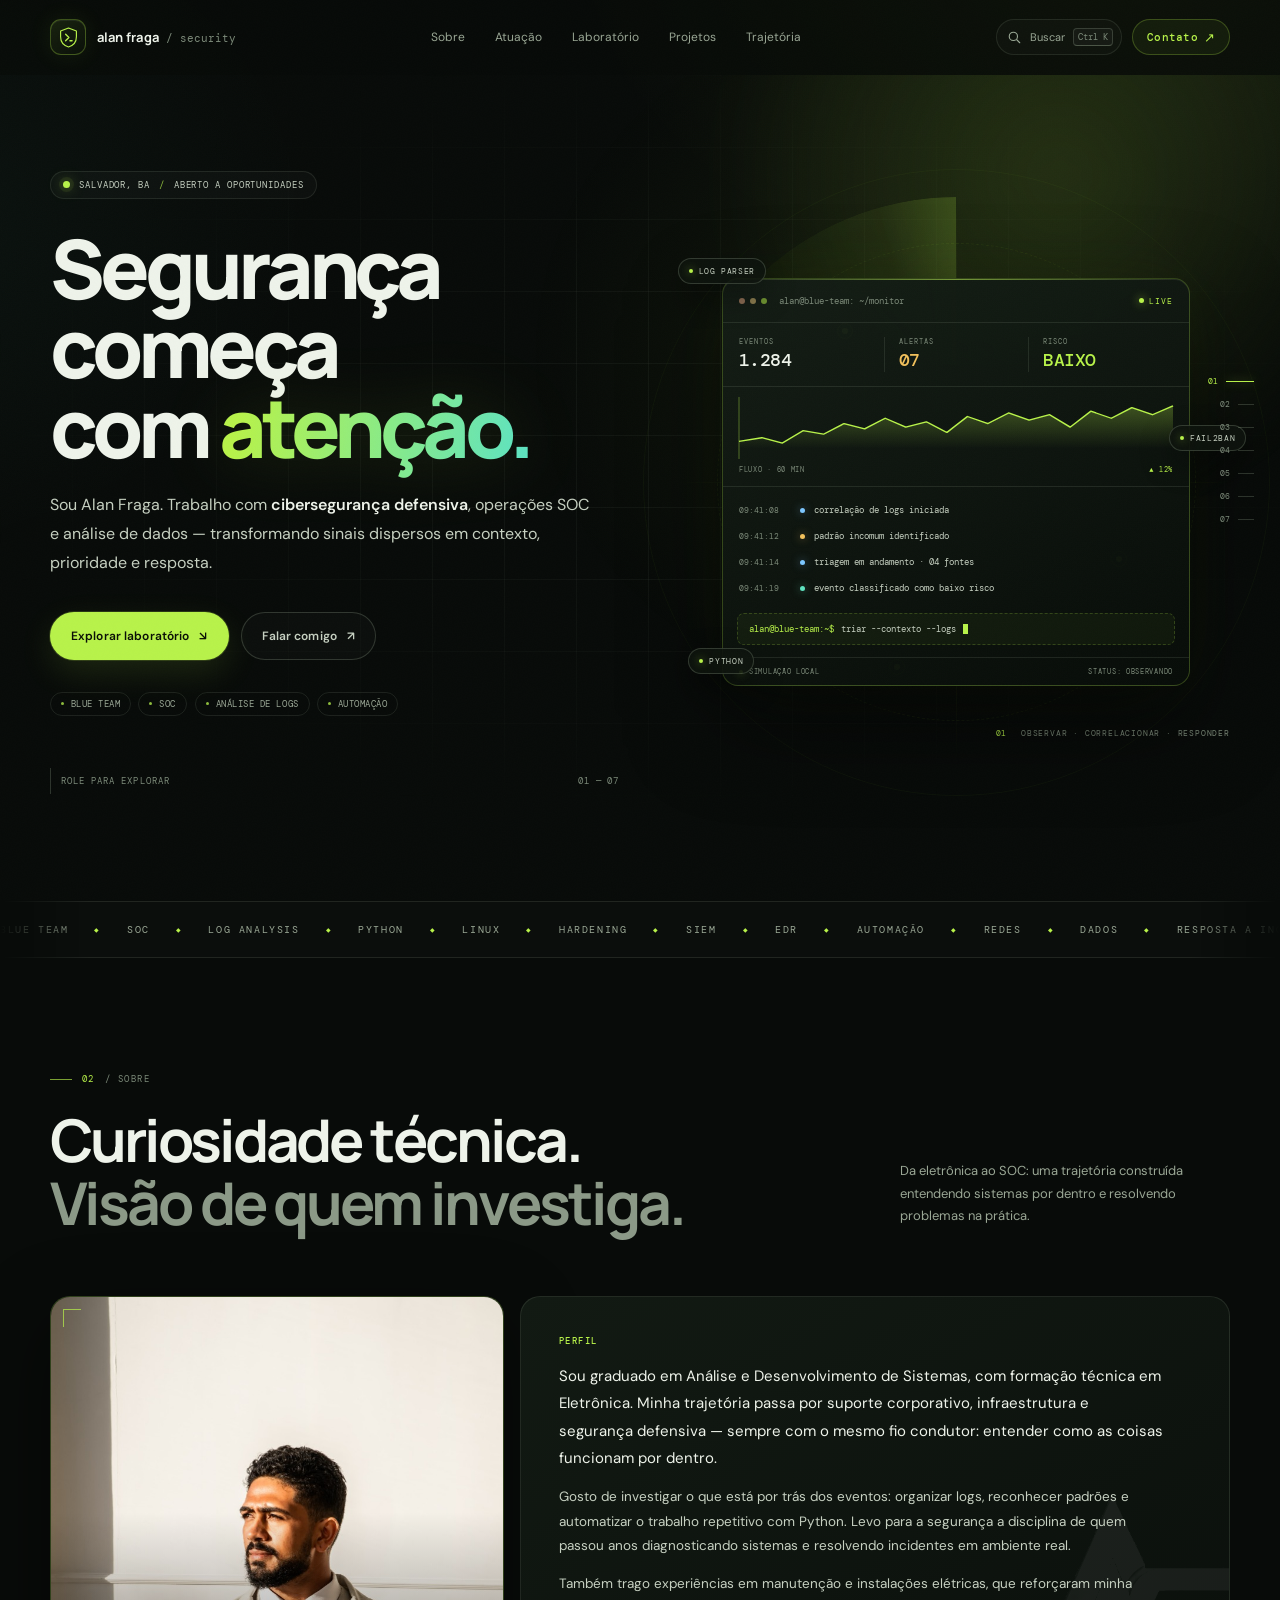
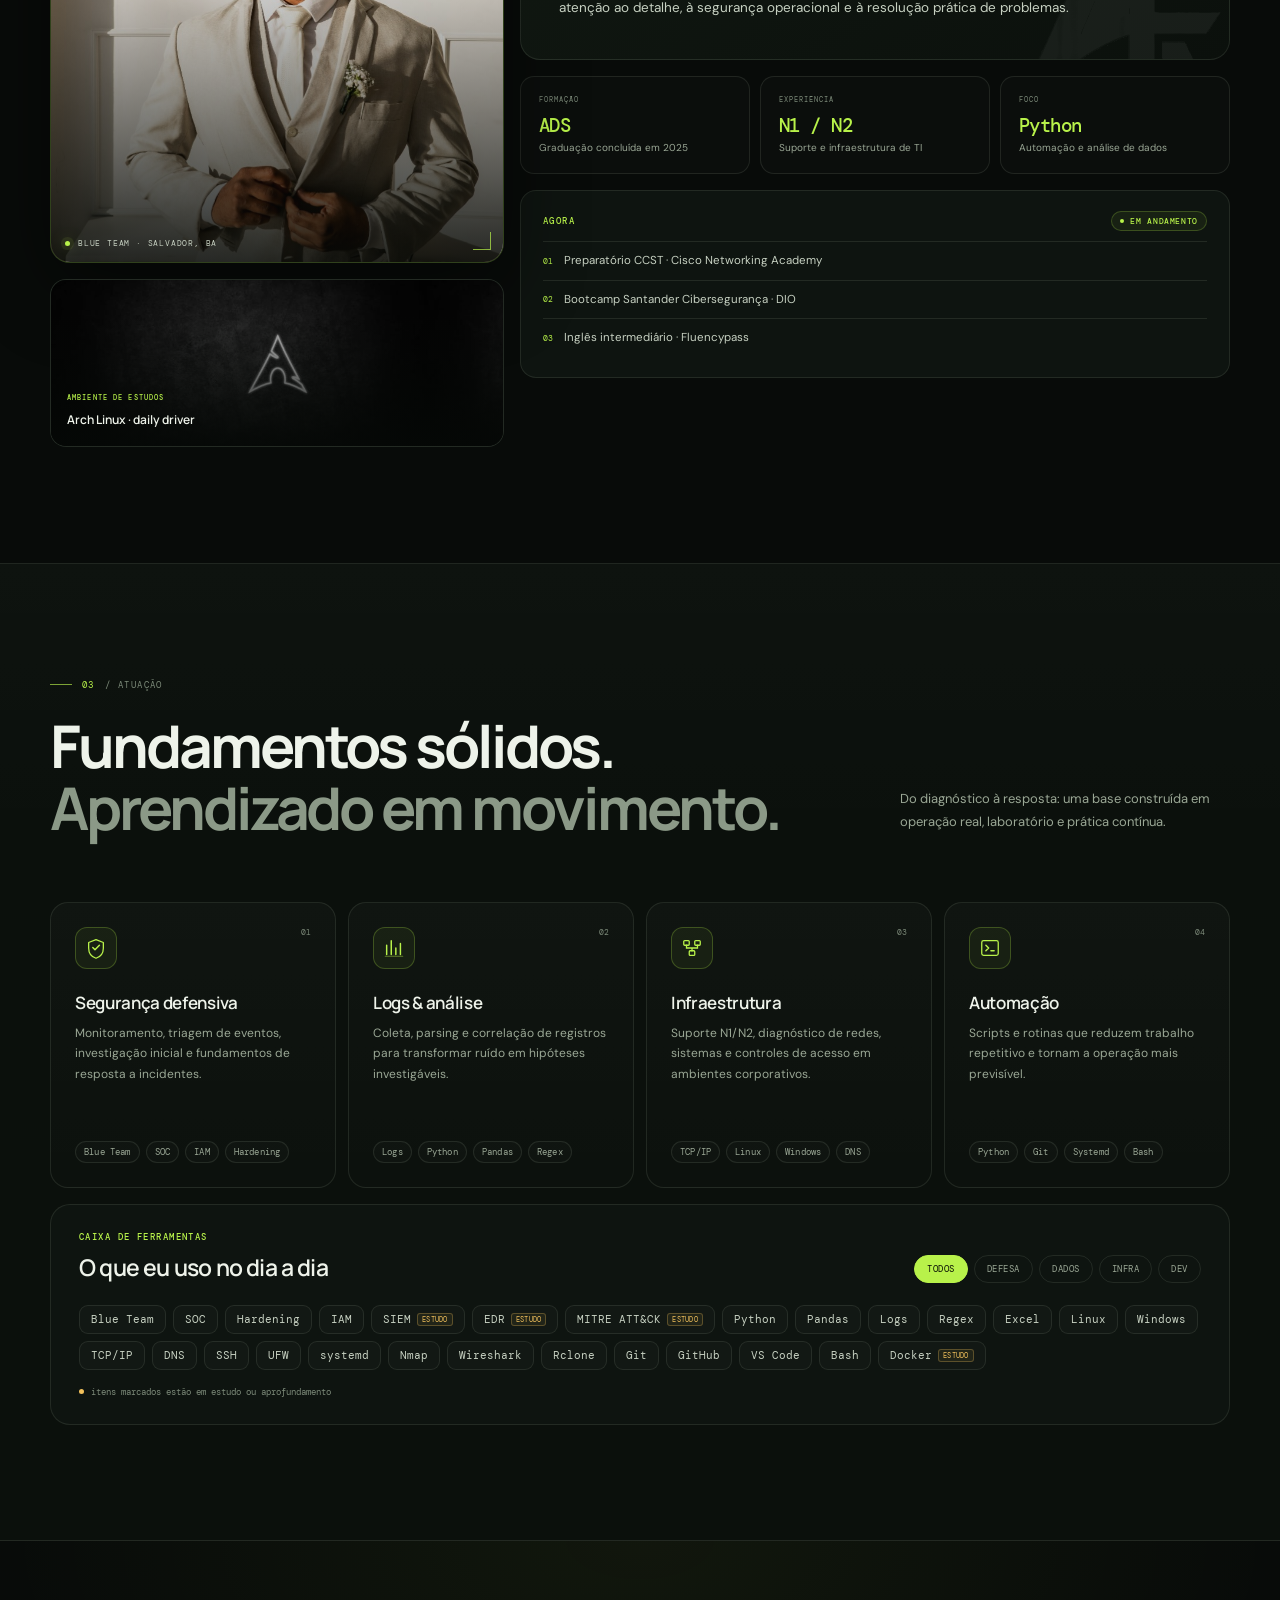
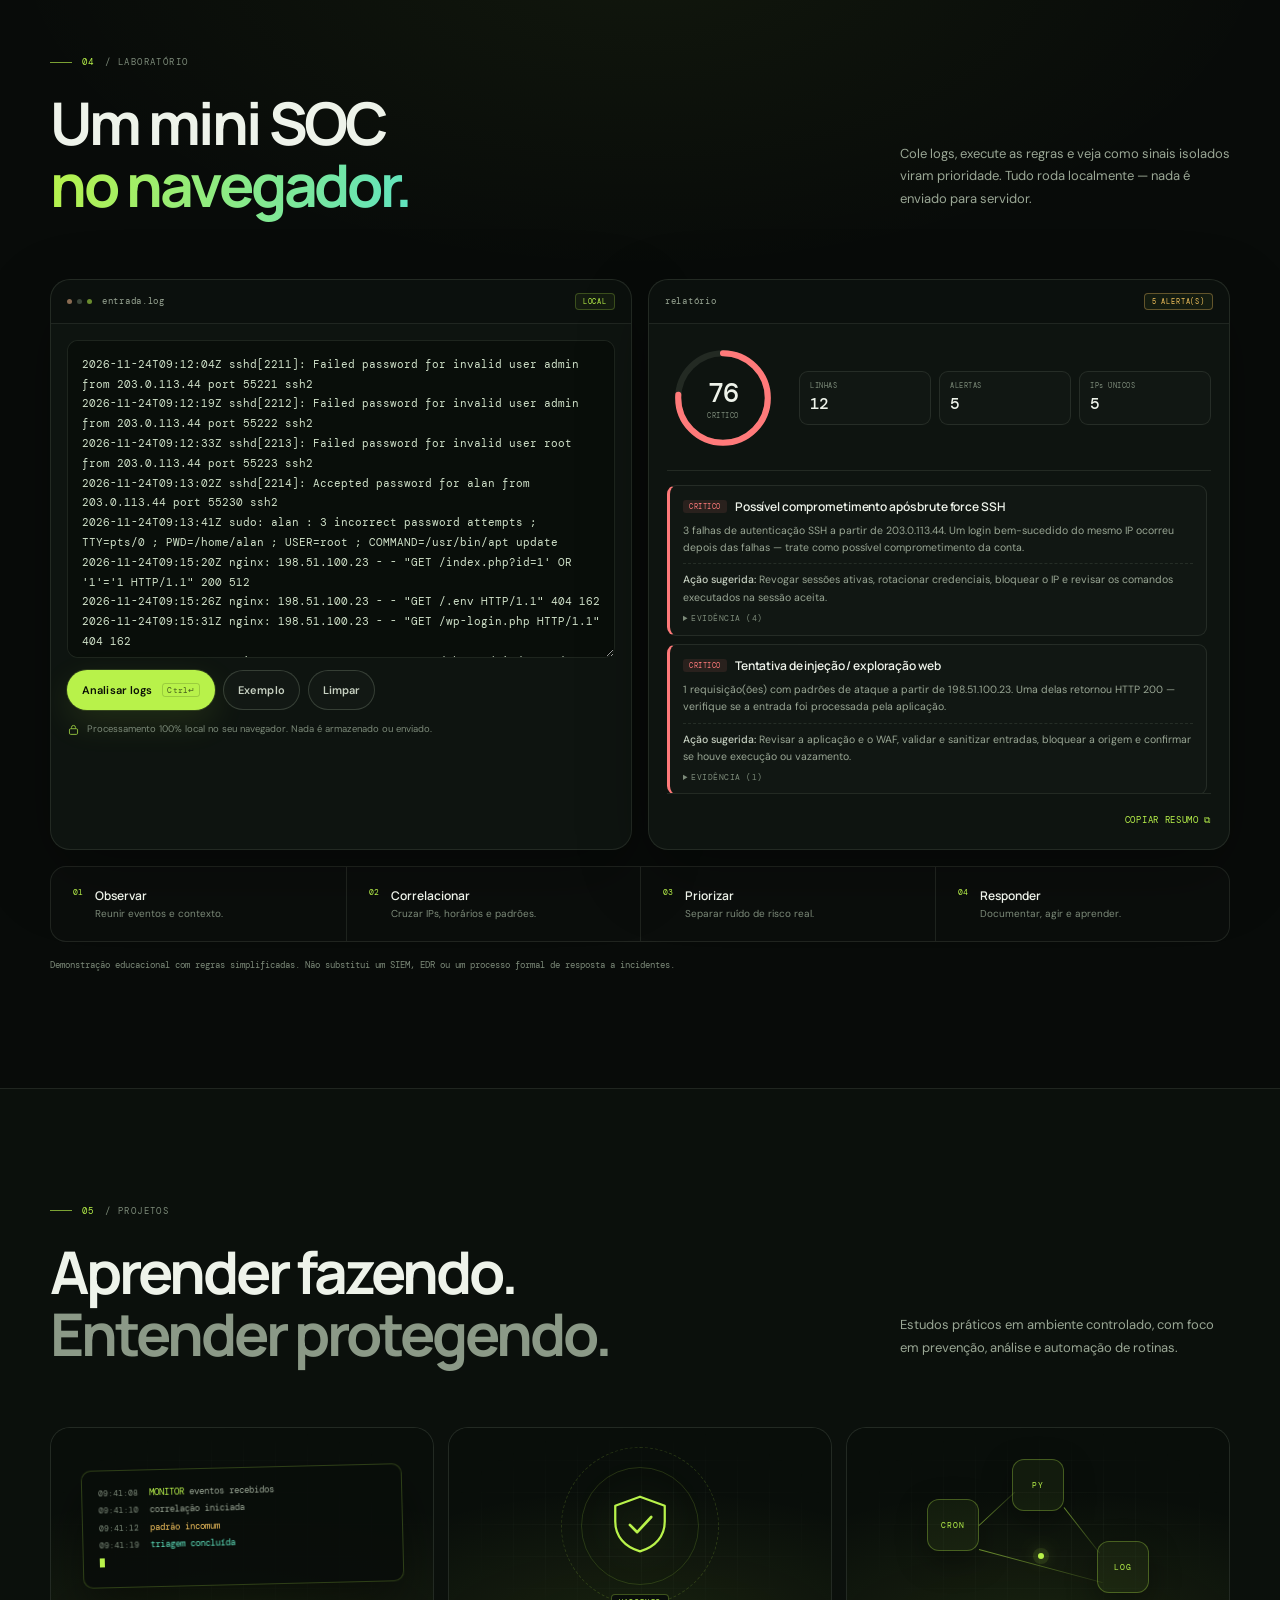
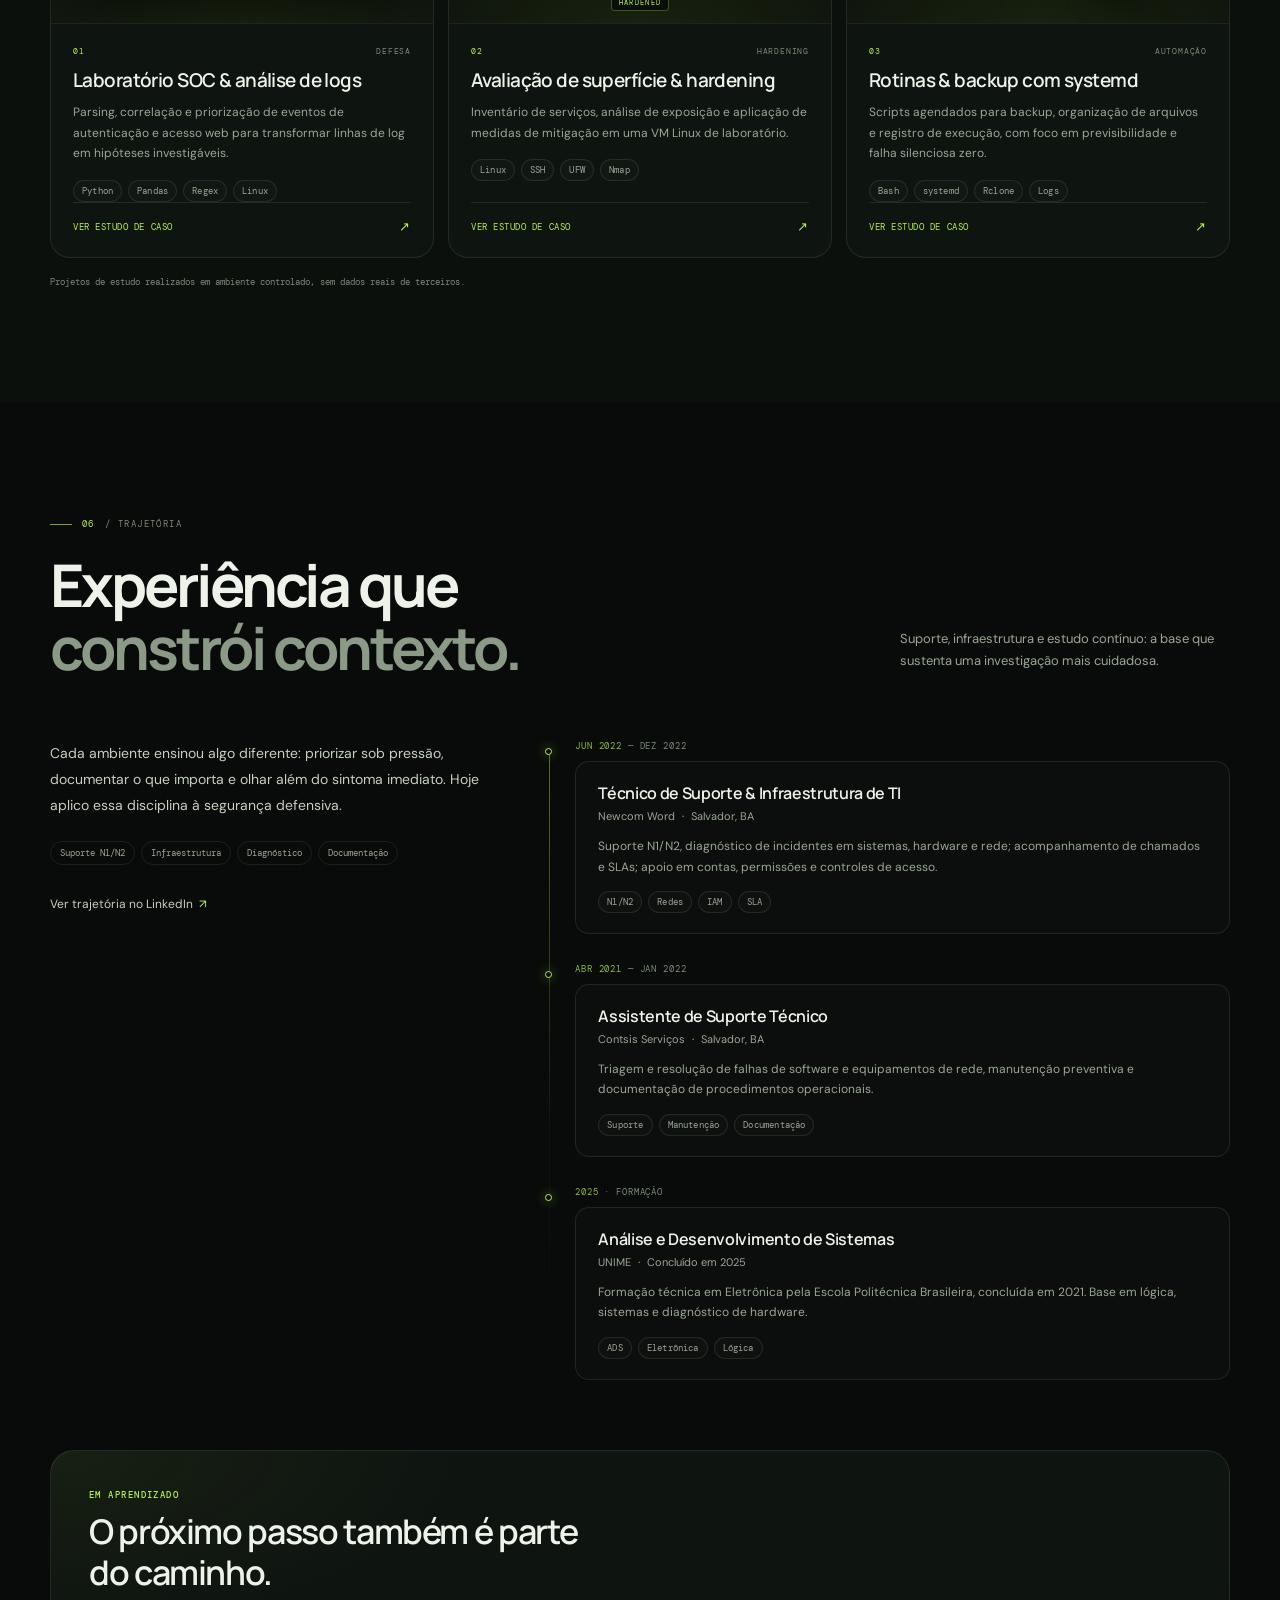
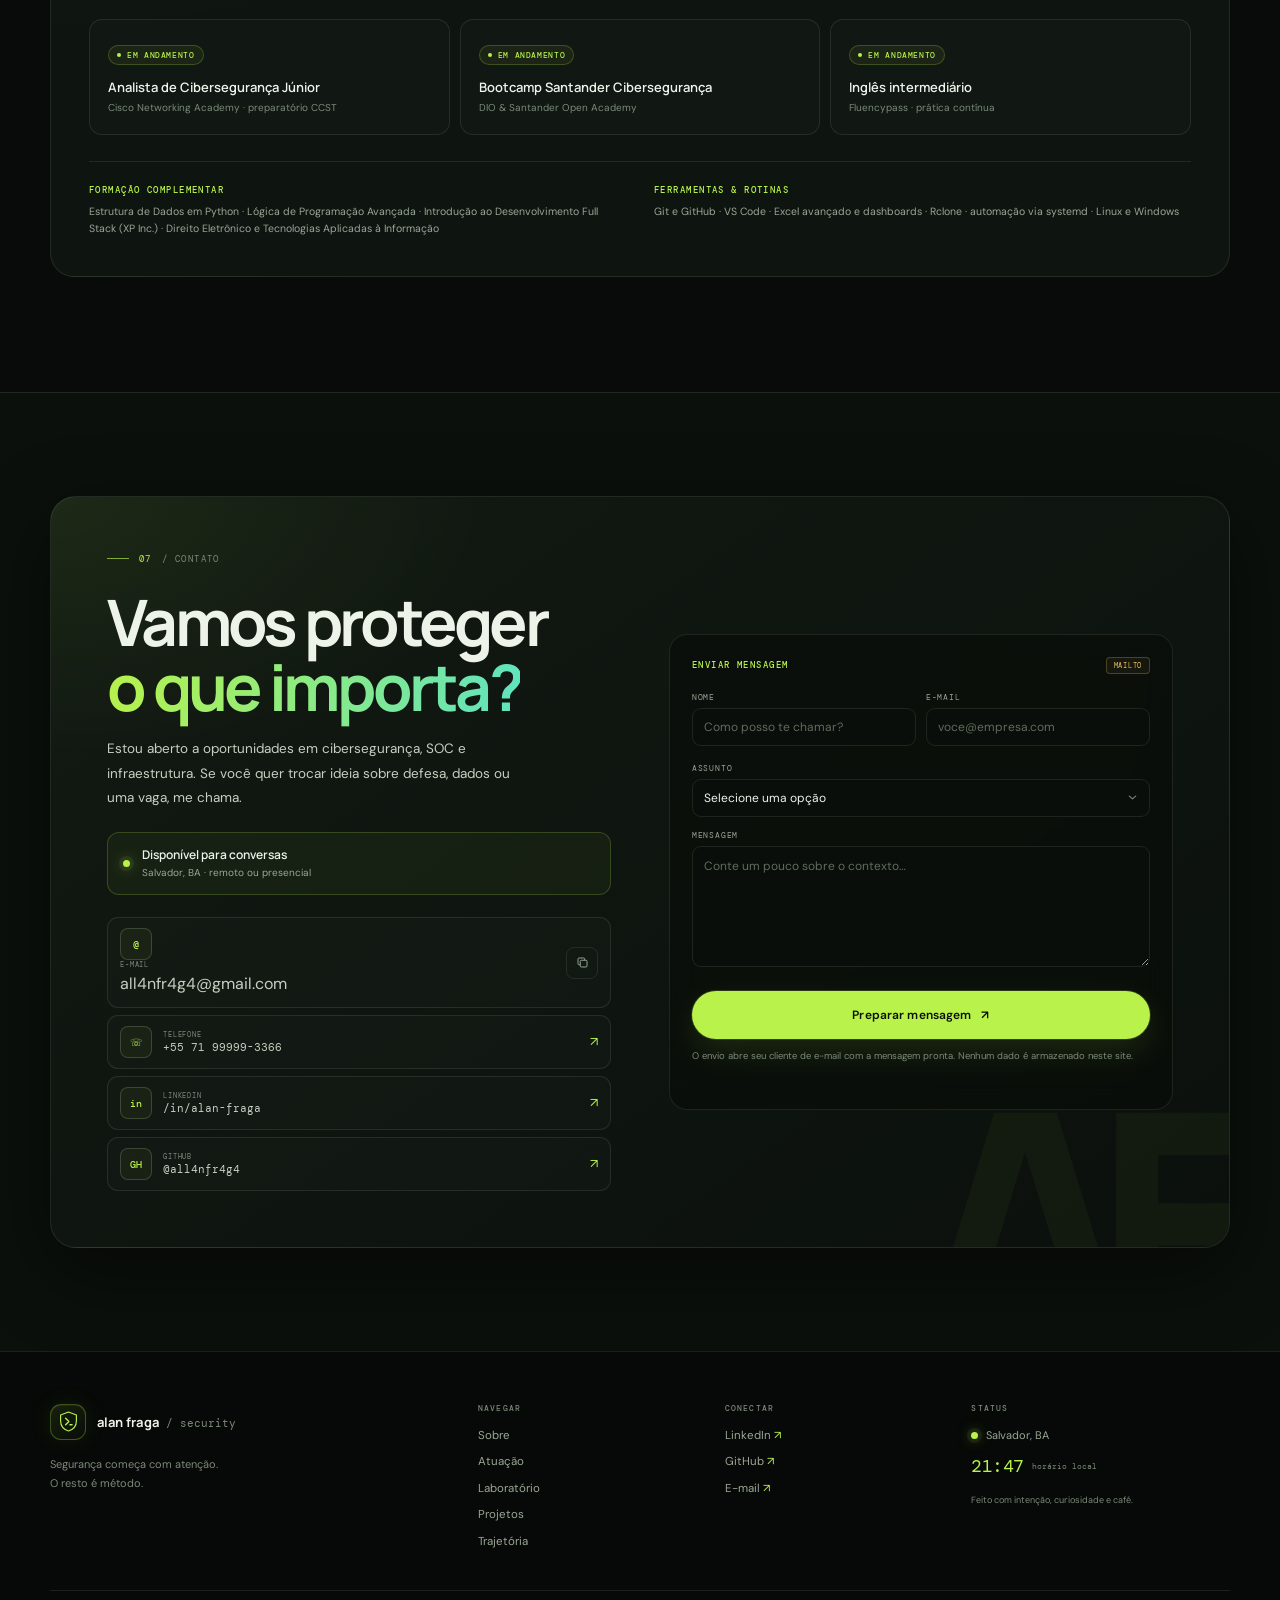
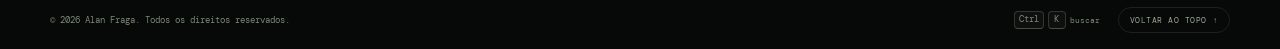
==== commit e6dbb0af: "Corrigir numeração sequencial das seções" ====
--- a/index.html
+++ b/index.html
@@ -307,7 +307,7 @@
       <section class="section about" id="sobre">
         <div class="shell">
           <header class="section-head reveal">
-            <p class="section-label"><span>01</span> / SOBRE</p>
+            <p class="section-label"><span>02</span> / SOBRE</p>
             <div class="section-heading-row">
               <h2 class="section-title">Curiosidade técnica.<br /><span>Visão de quem investiga.</span></h2>
               <p class="section-aside">
@@ -406,7 +406,7 @@
       <section class="section expertise" id="atuacao">
         <div class="shell">
           <header class="section-head reveal">
-            <p class="section-label"><span>02</span> / ATUAÇÃO</p>
+            <p class="section-label"><span>03</span> / ATUAÇÃO</p>
             <div class="section-heading-row">
               <h2 class="section-title">Fundamentos sólidos.<br /><span>Aprendizado em movimento.</span></h2>
               <p class="section-aside">
@@ -532,7 +532,7 @@
       <section class="section lab" id="laboratorio">
         <div class="shell">
           <header class="section-head reveal">
-            <p class="section-label"><span>03</span> / LABORATÓRIO</p>
+            <p class="section-label"><span>04</span> / LABORATÓRIO</p>
             <div class="section-heading-row">
               <h2 class="section-title">Um mini SOC<br /><span>no navegador.</span></h2>
               <p class="section-aside">
@@ -648,7 +648,7 @@
       <section class="section projects" id="projetos">
         <div class="shell">
           <header class="section-head reveal">
-            <p class="section-label"><span>04</span> / PROJETOS</p>
+            <p class="section-label"><span>05</span> / PROJETOS</p>
             <div class="section-heading-row">
               <h2 class="section-title">Aprender fazendo.<br /><span>Entender protegendo.</span></h2>
               <p class="section-aside">
@@ -744,7 +744,7 @@
       <section class="section experience" id="experiencia">
         <div class="shell">
           <header class="section-head reveal">
-            <p class="section-label"><span>05</span> / TRAJETÓRIA</p>
+            <p class="section-label"><span>06</span> / TRAJETÓRIA</p>
             <div class="section-heading-row">
               <h2 class="section-title">Experiência que<br /><span>constrói contexto.</span></h2>
               <p class="section-aside">
@@ -860,7 +860,7 @@
         <div class="shell">
           <div class="contact-panel reveal">
             <div class="contact-info">
-              <p class="section-label"><span>06</span> / CONTATO</p>
+              <p class="section-label"><span>07</span> / CONTATO</p>
               <h2>Vamos proteger<br /><span>o que importa?</span></h2>
               <p class="contact-lead">
                 Estou aberto a oportunidades em cibersegurança, SOC e infraestrutura. Se você quer trocar ideia sobre
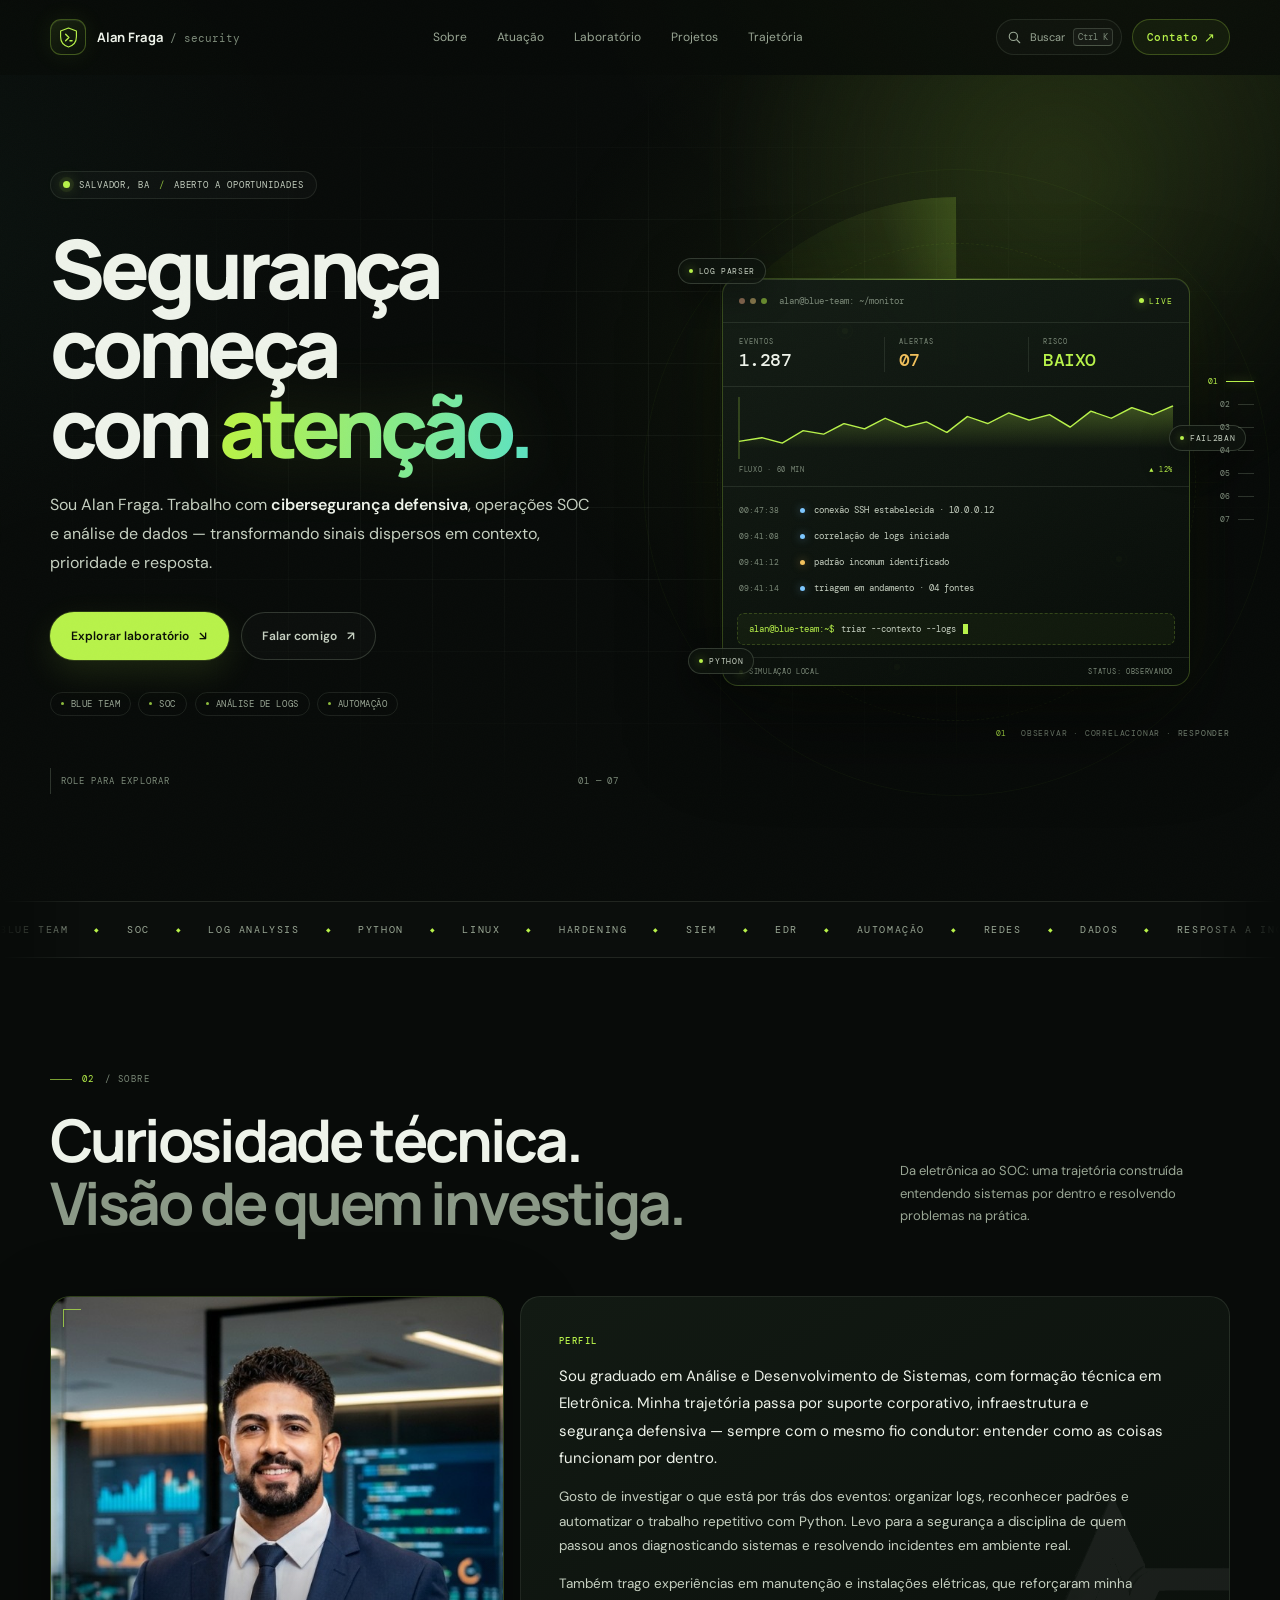
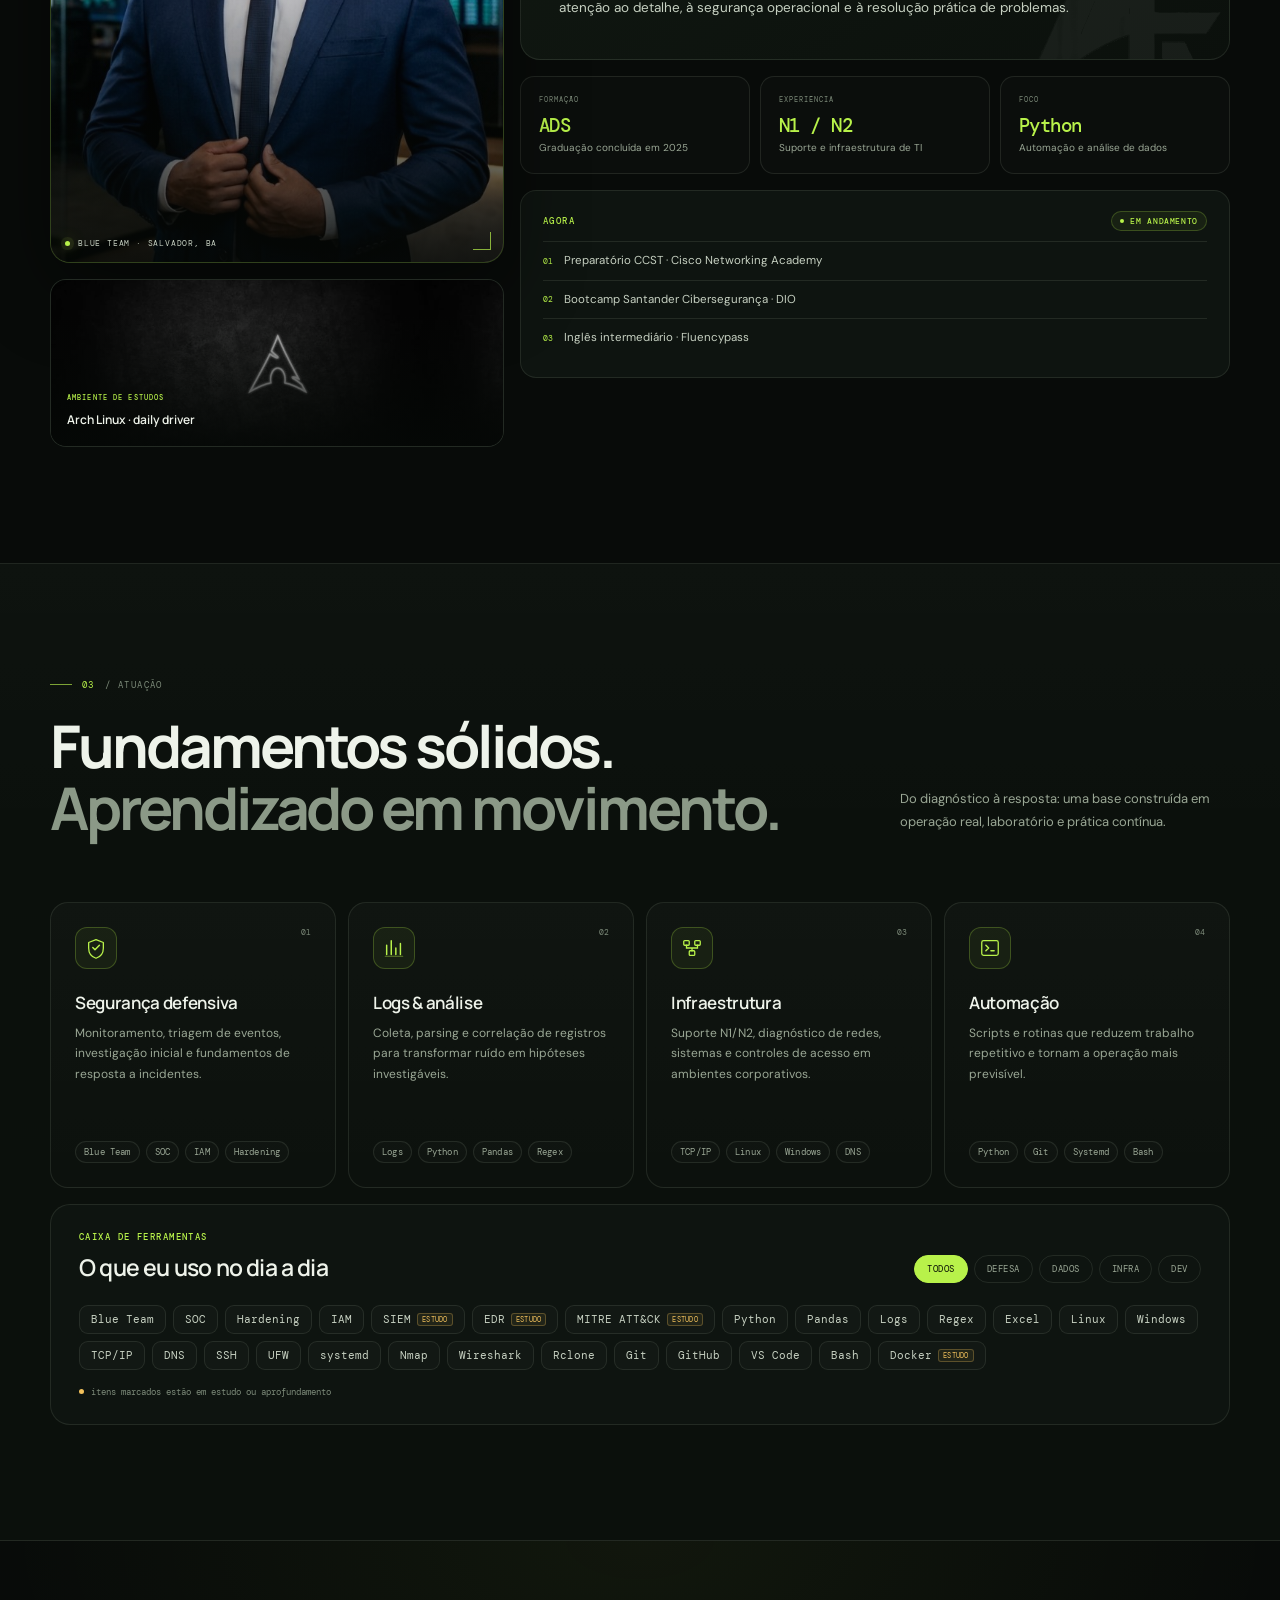
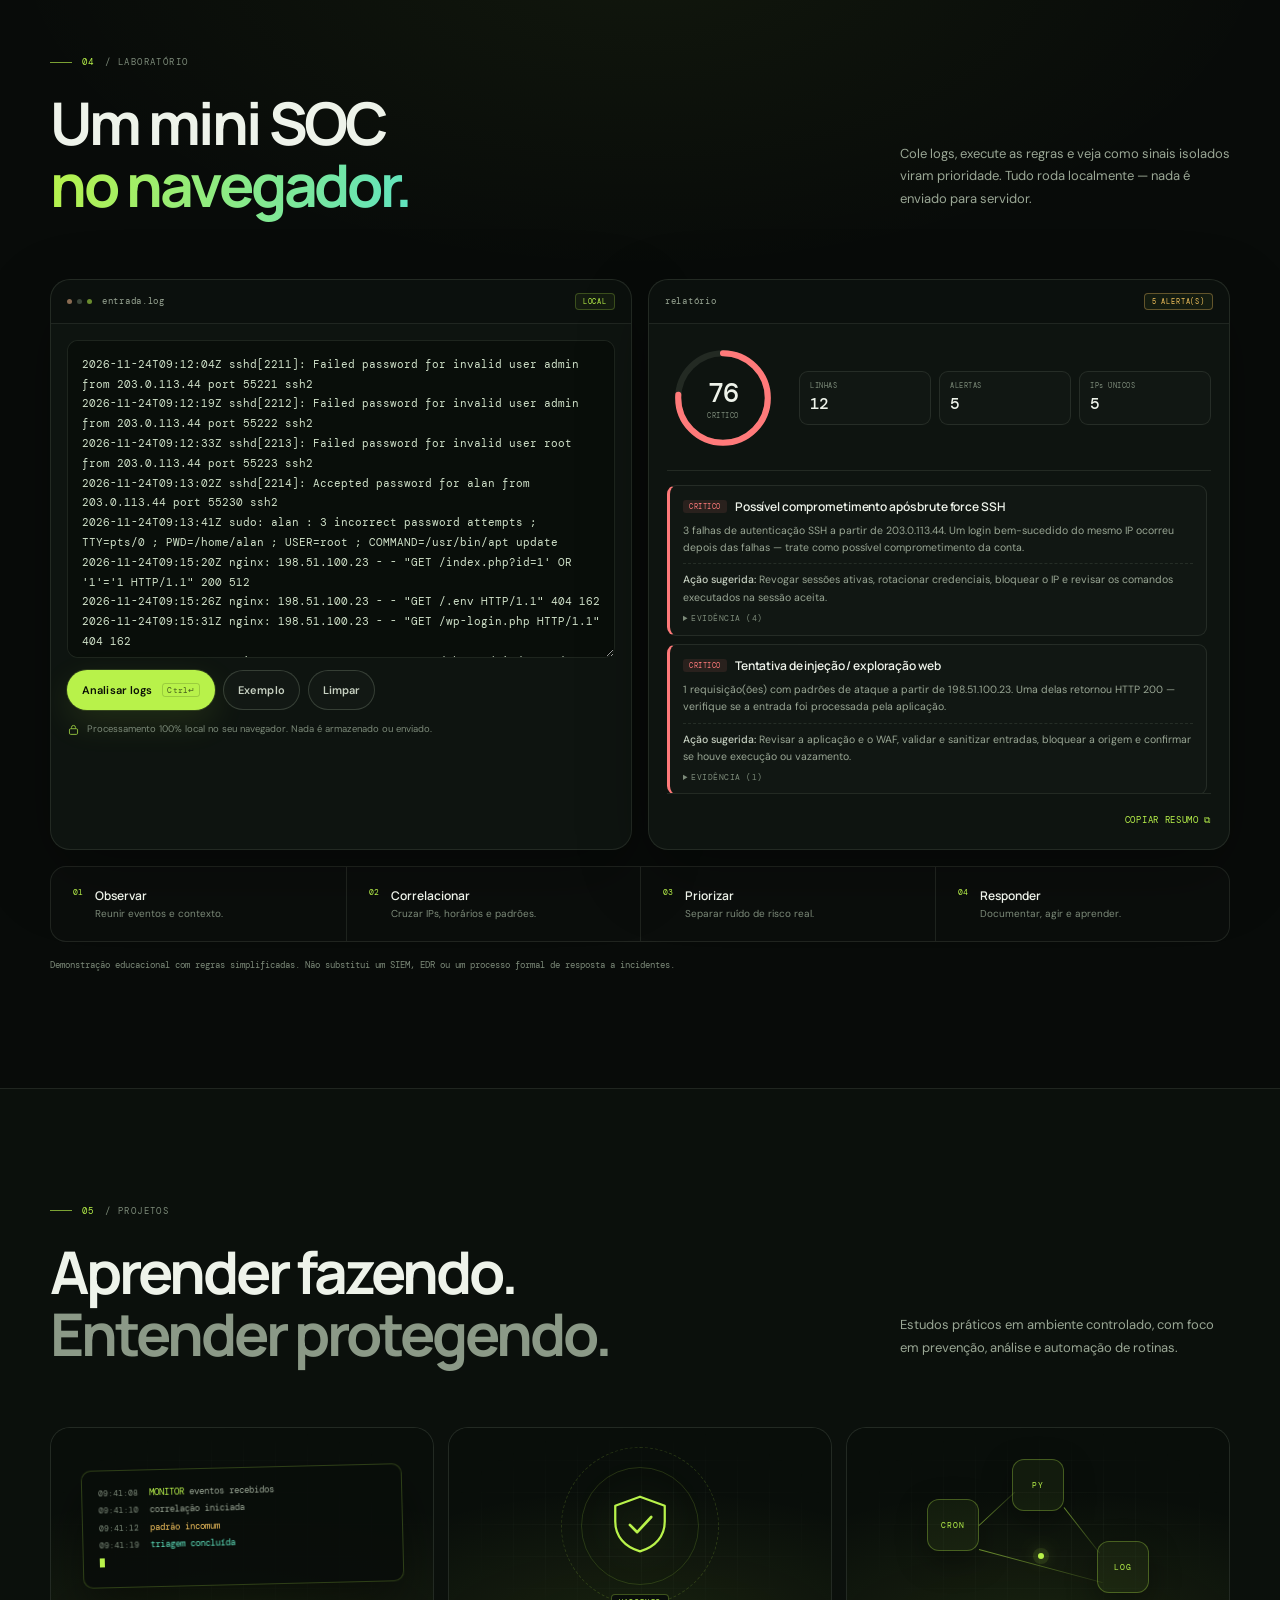
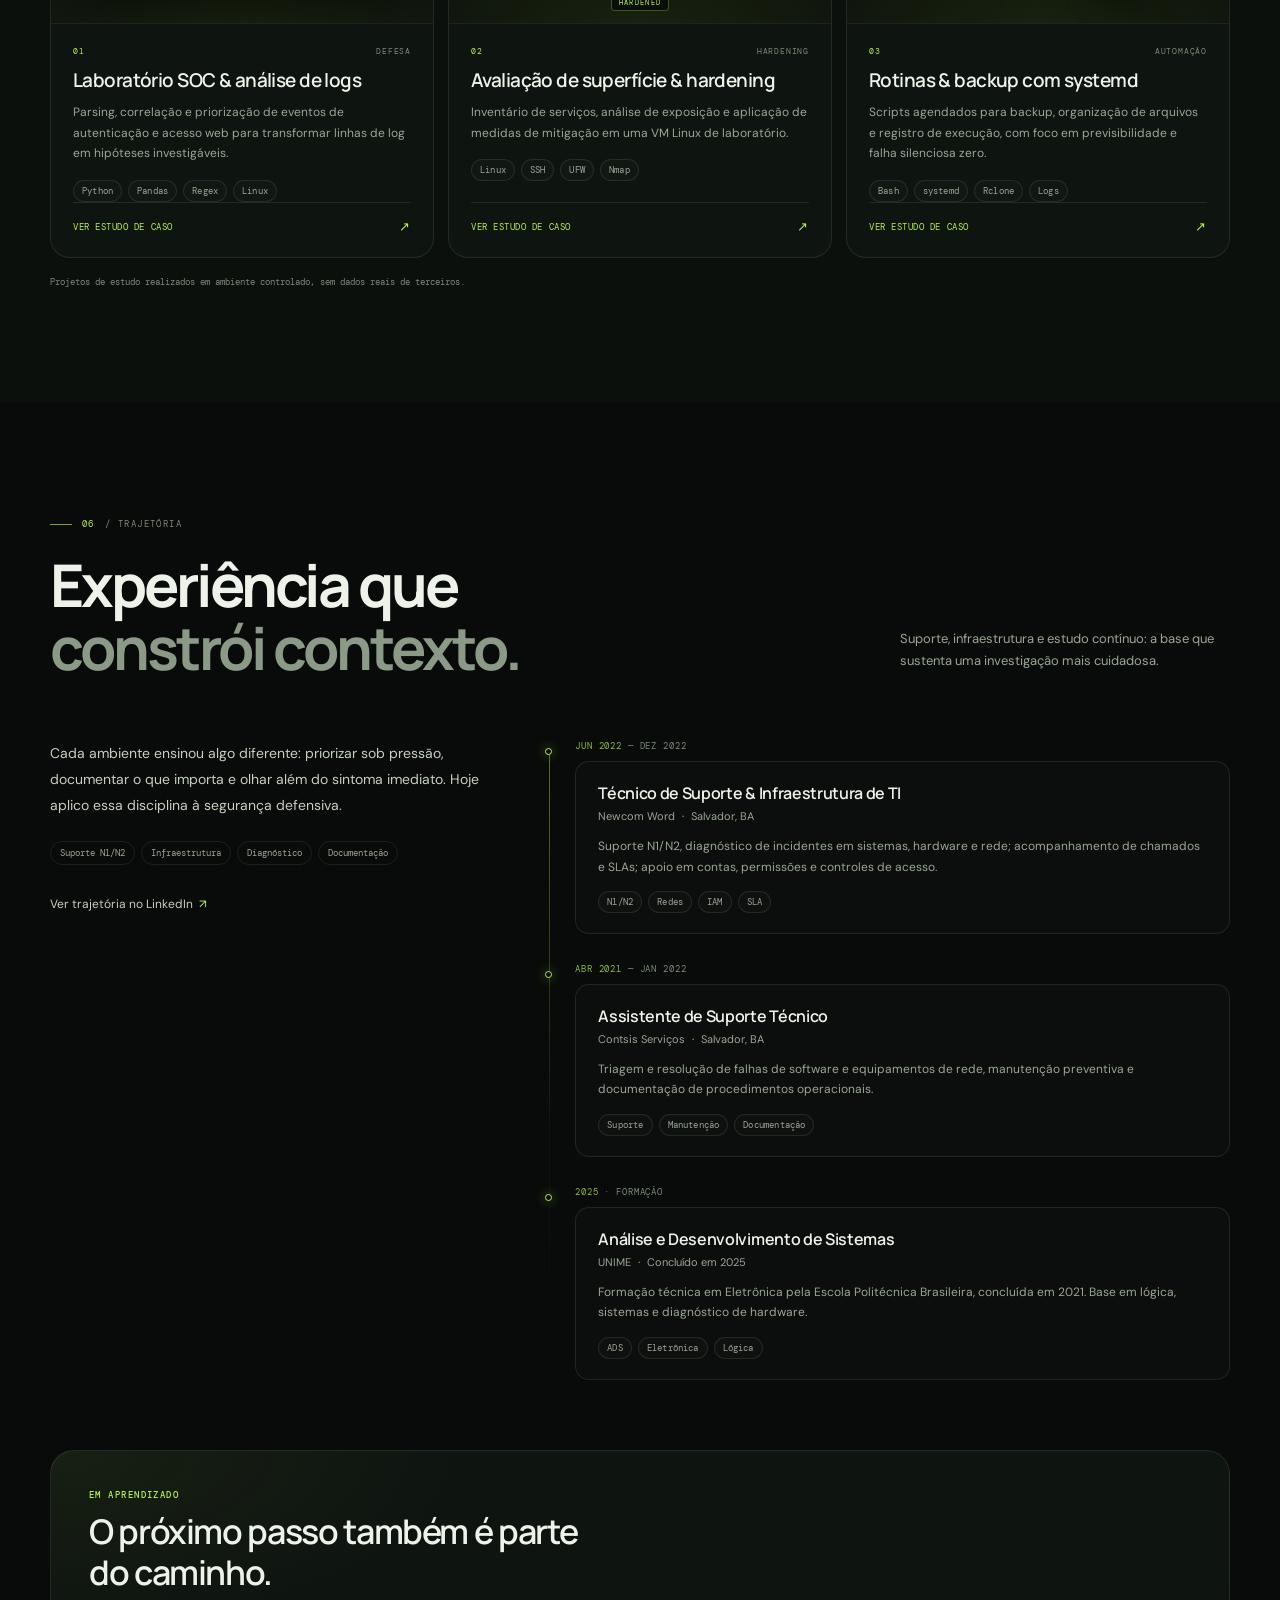
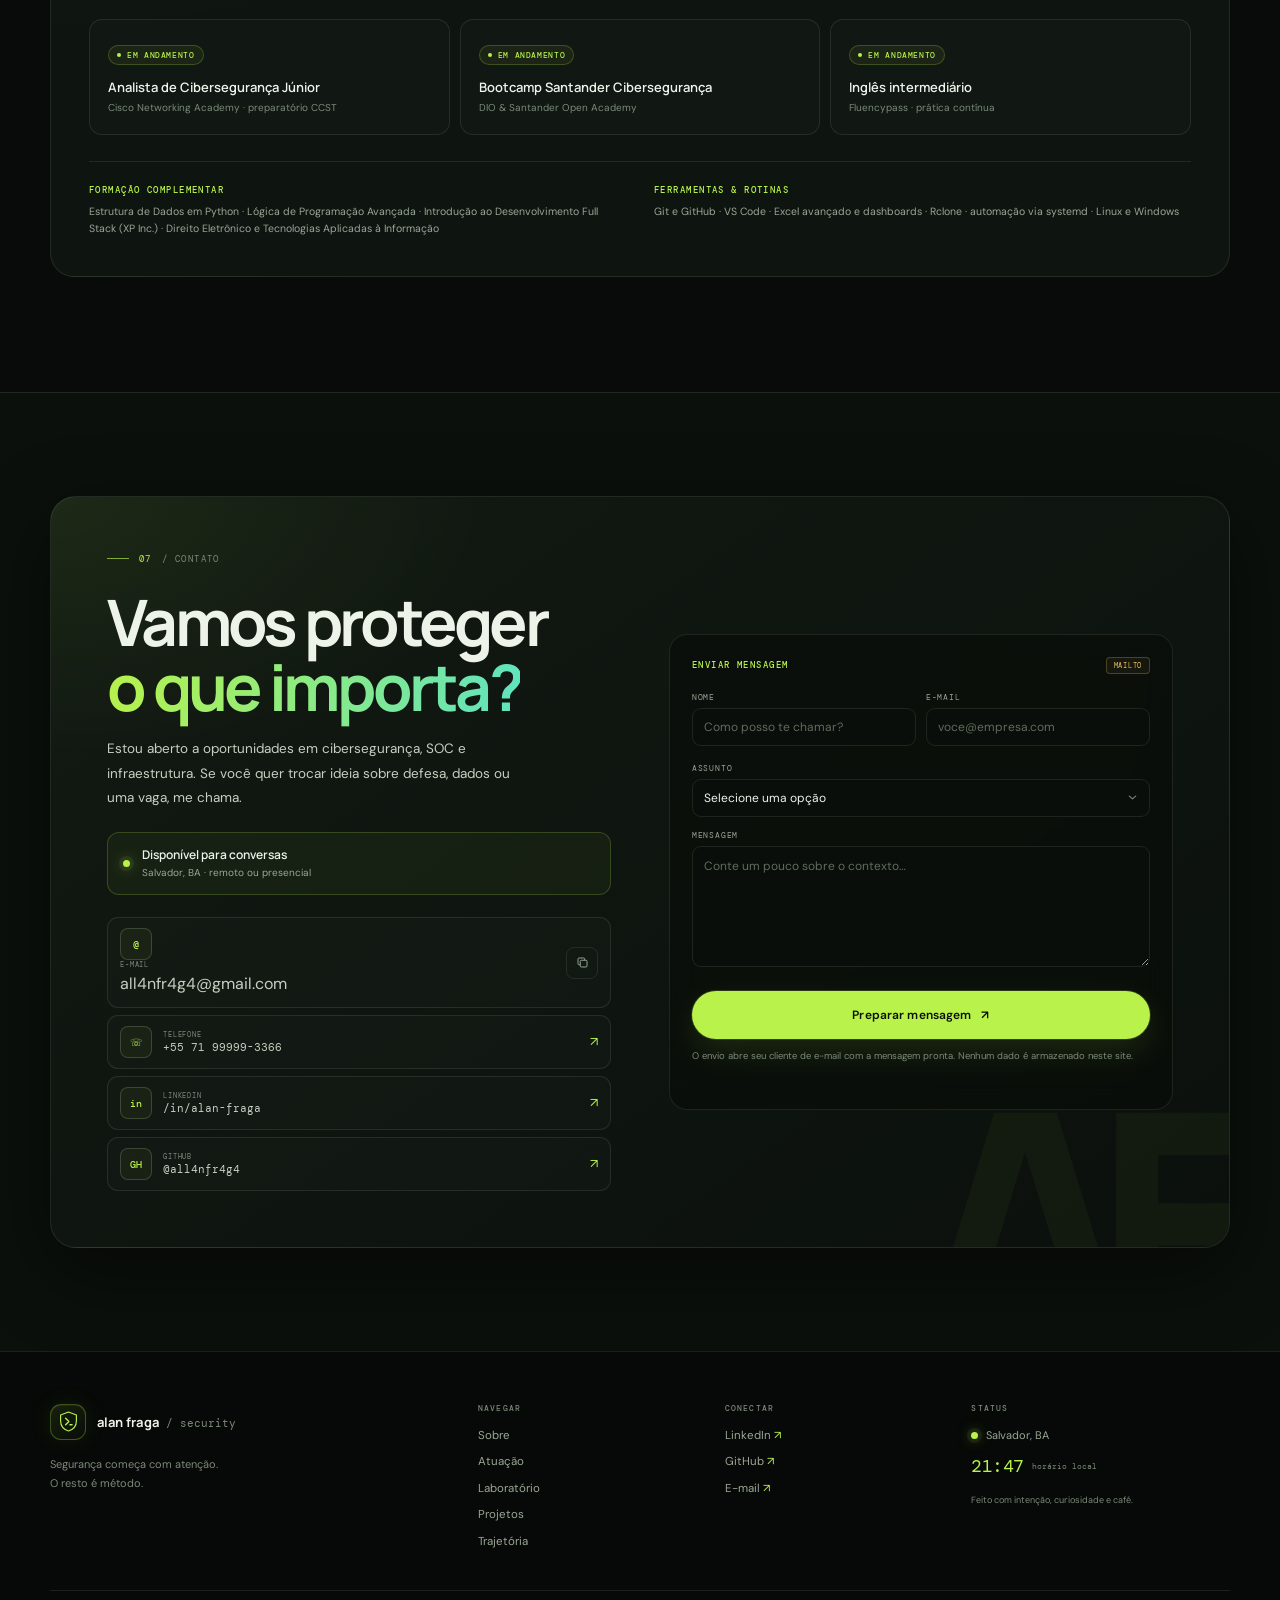
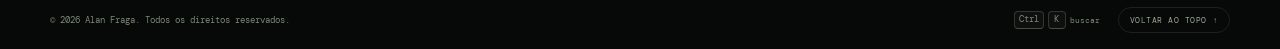
==== commit 16092f67: "Update Alan Fraga's images in assets and portfolio directories" ====
--- a/index.html
+++ b/index.html
@@ -119,7 +119,7 @@
               />
             </svg>
           </span>
-          <span class="brand-name">alan fraga<span> / security</span></span>
+          <span class="brand-name">Alan Fraga<span> / security</span></span>
           <span class="sr-only"> — início</span>
         </a>
 
@@ -322,9 +322,9 @@
               <figure class="photo-card reveal">
                 <img
                   src="assets/alan-fraga.jpg"
-                  alt="Alan Fraga em traje social, olhando para o lado"
-                  width="768"
-                  height="1151"
+                  alt="Alan Fraga de terno, em um escritório com painéis de monitoramento"
+                  width="1024"
+                  height="764"
                   loading="lazy"
                   decoding="async"
                 />
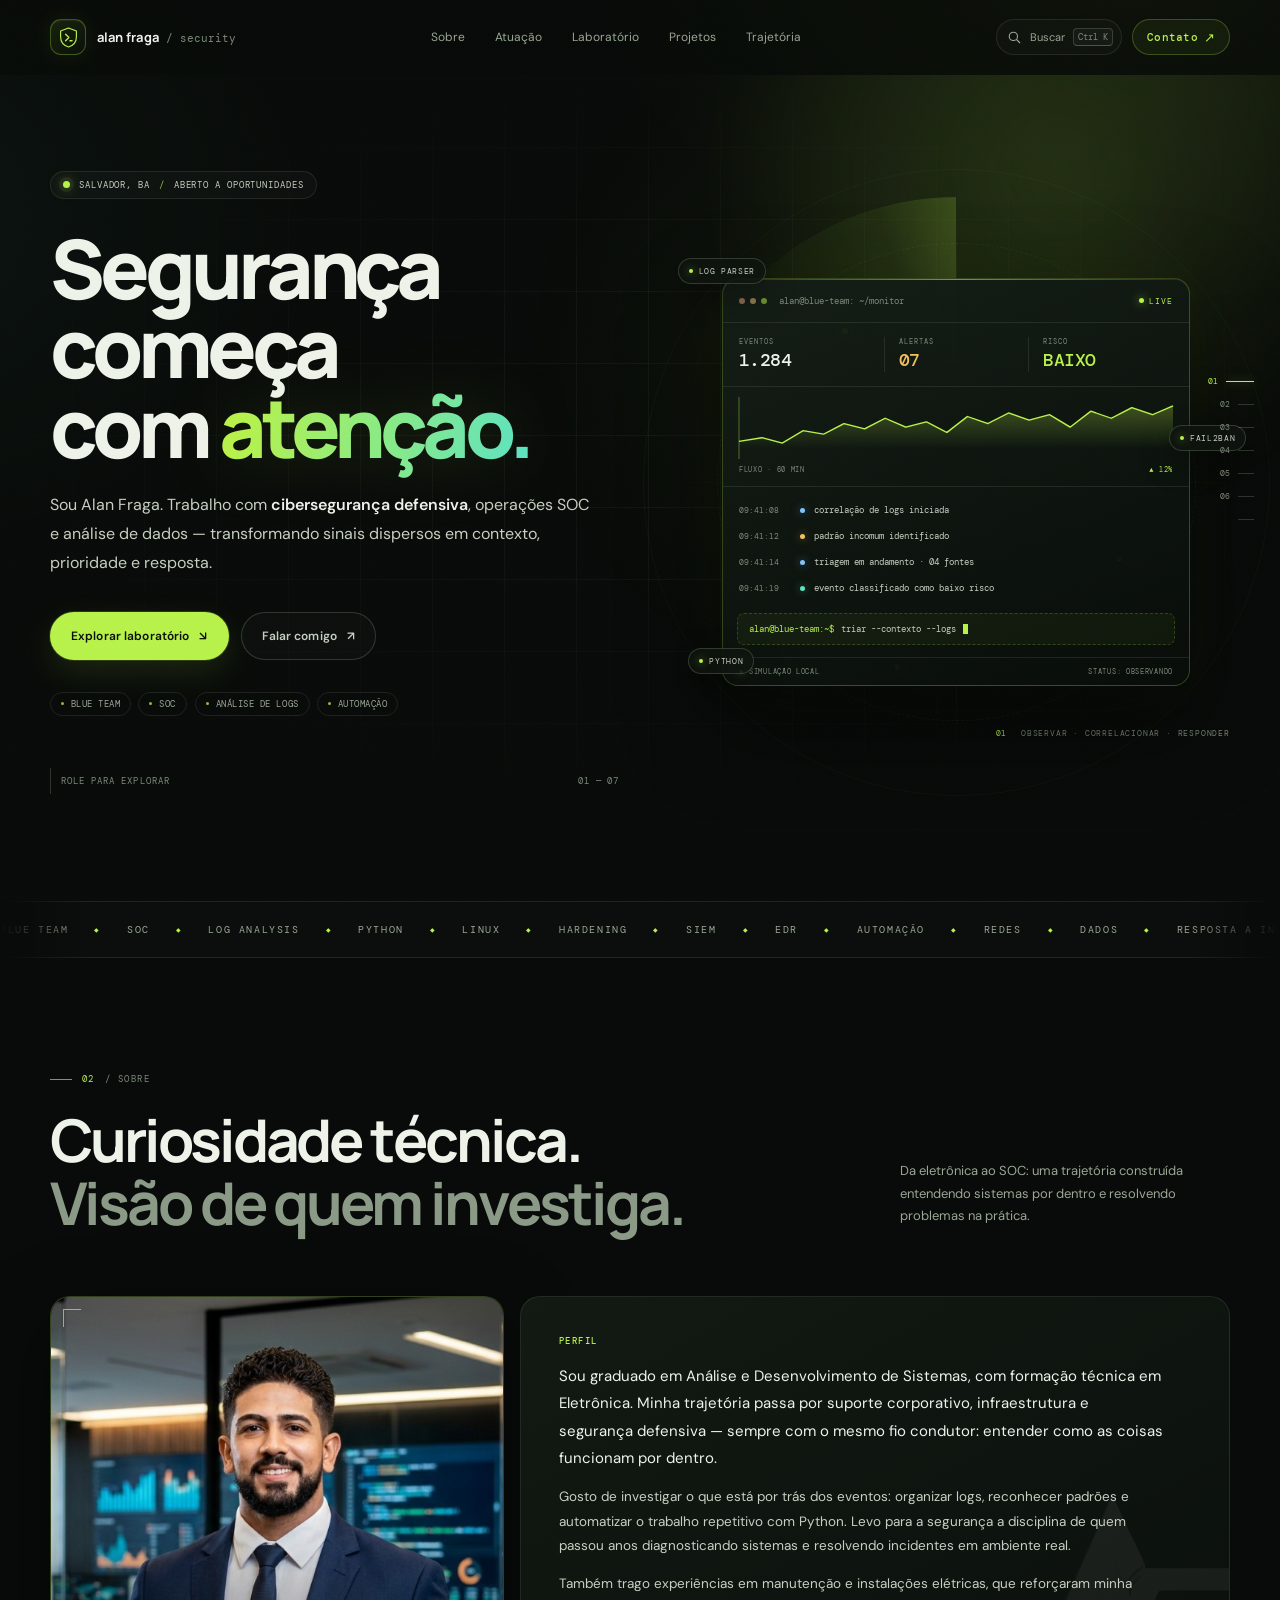
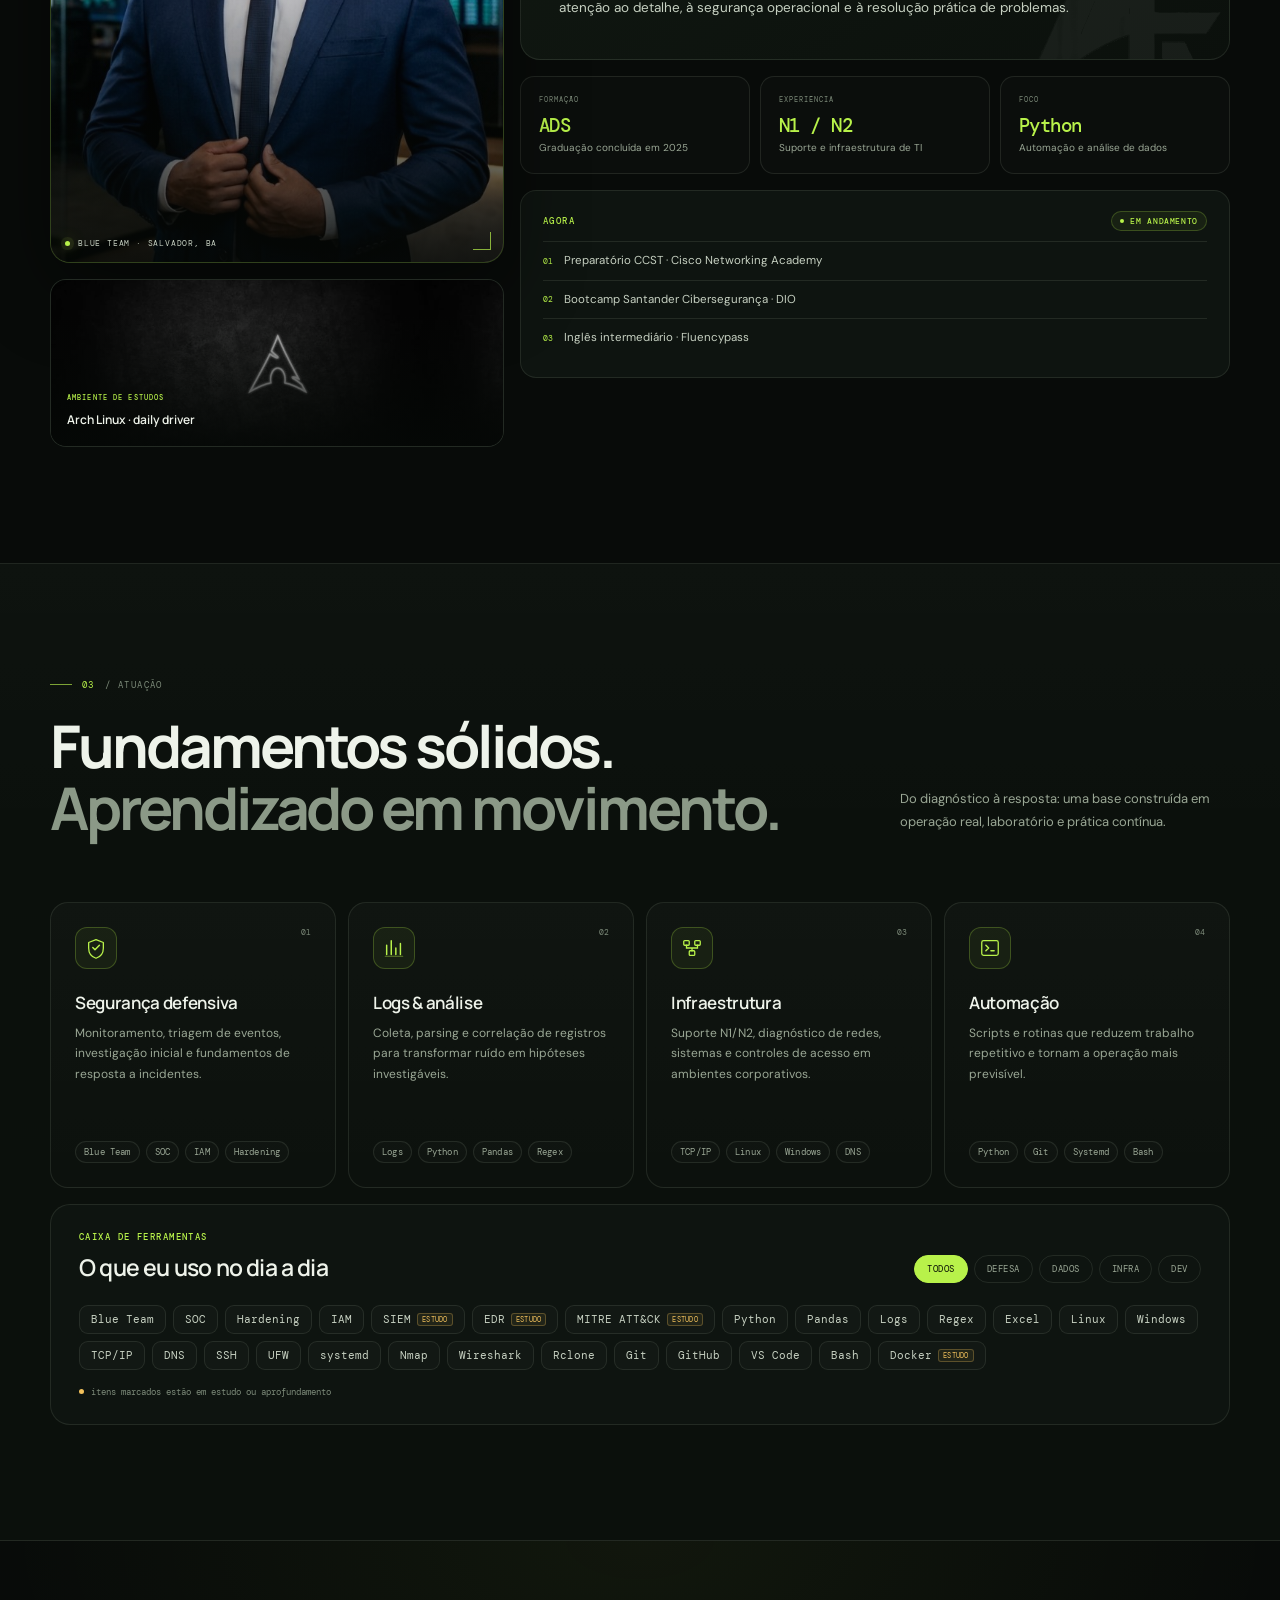
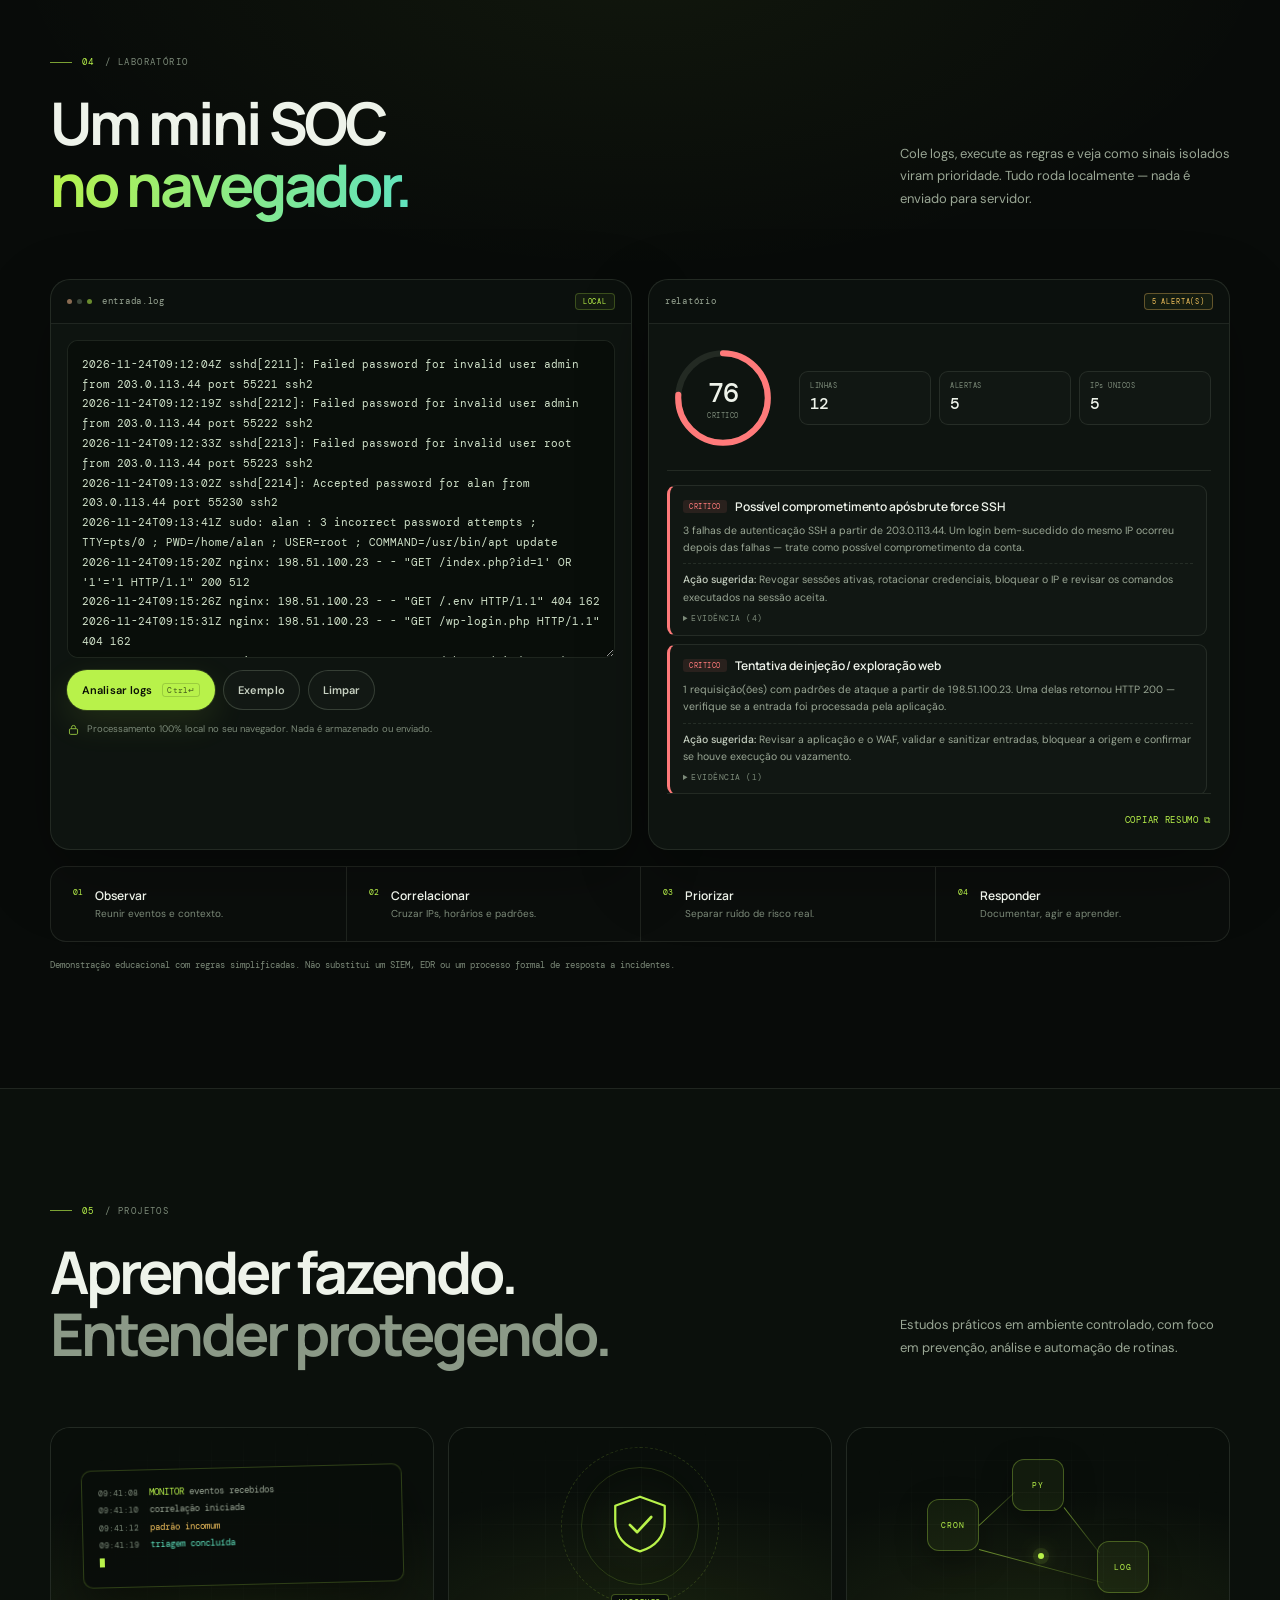
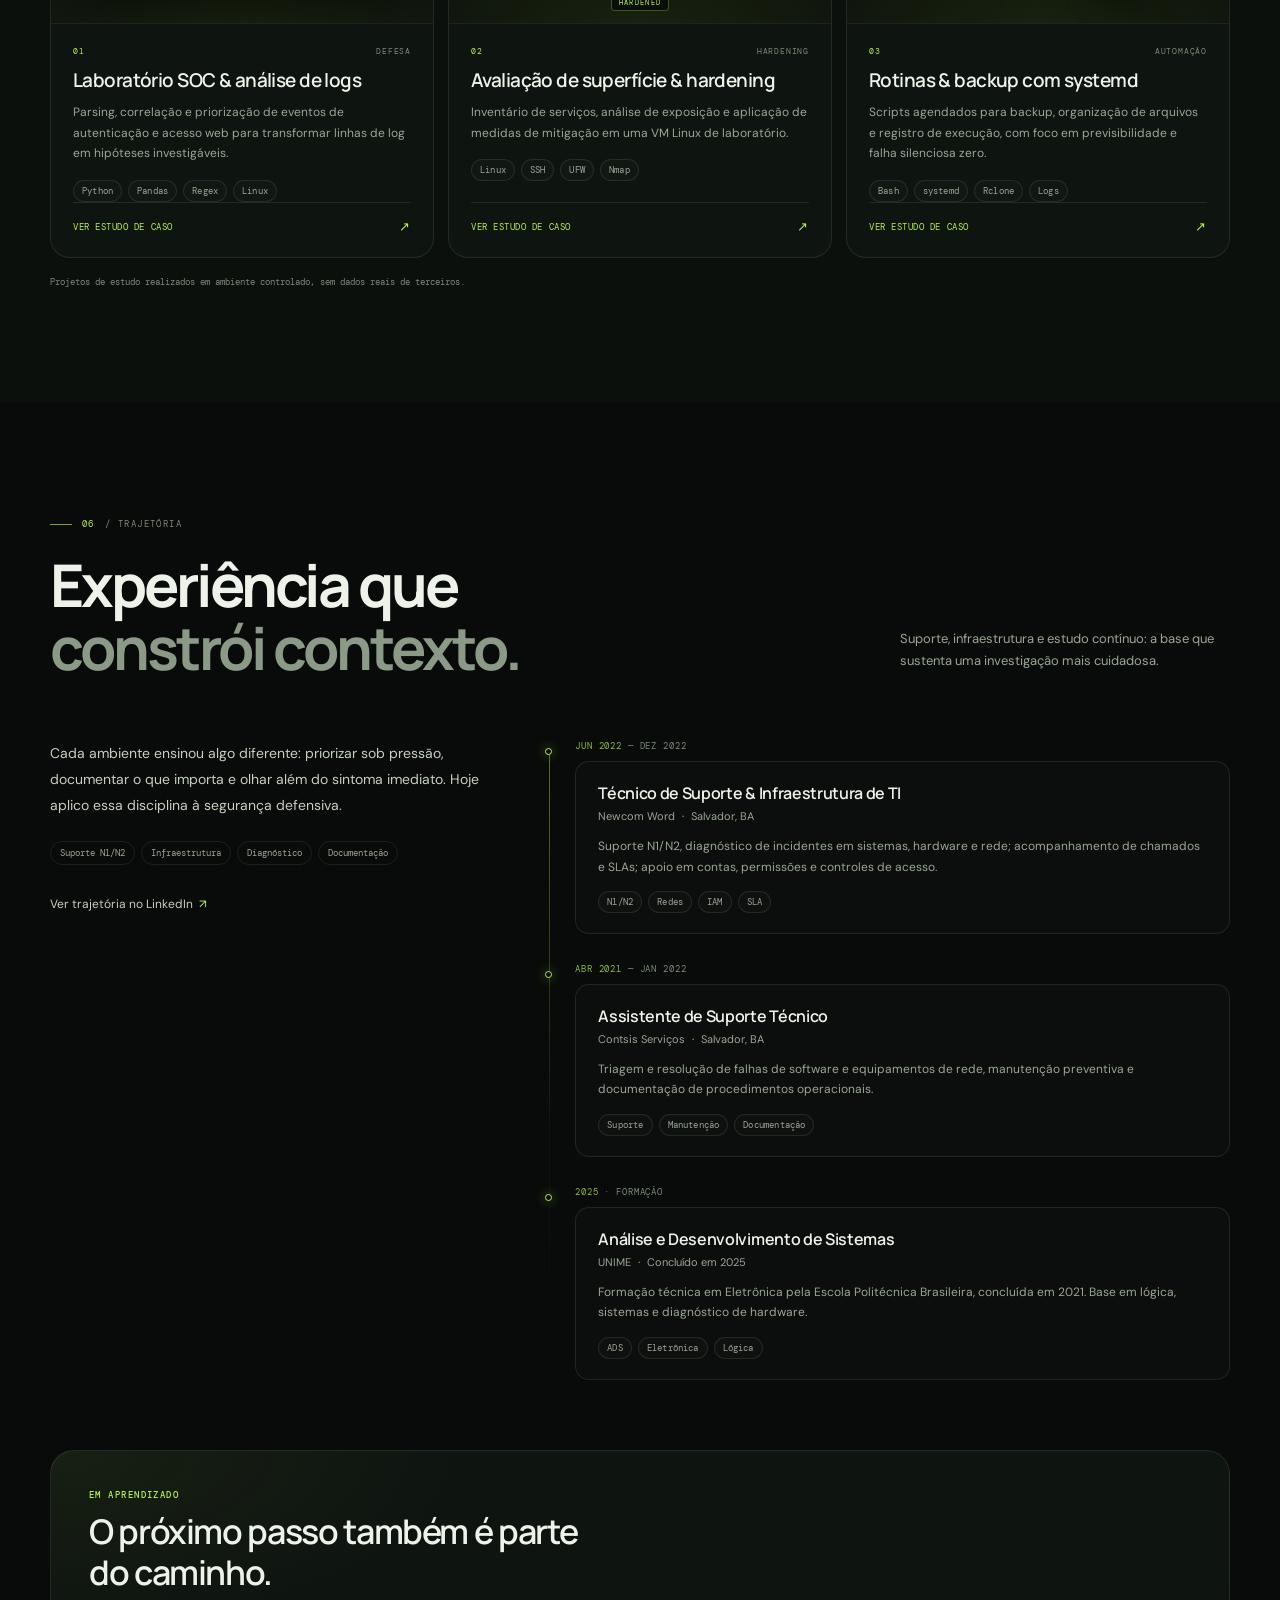
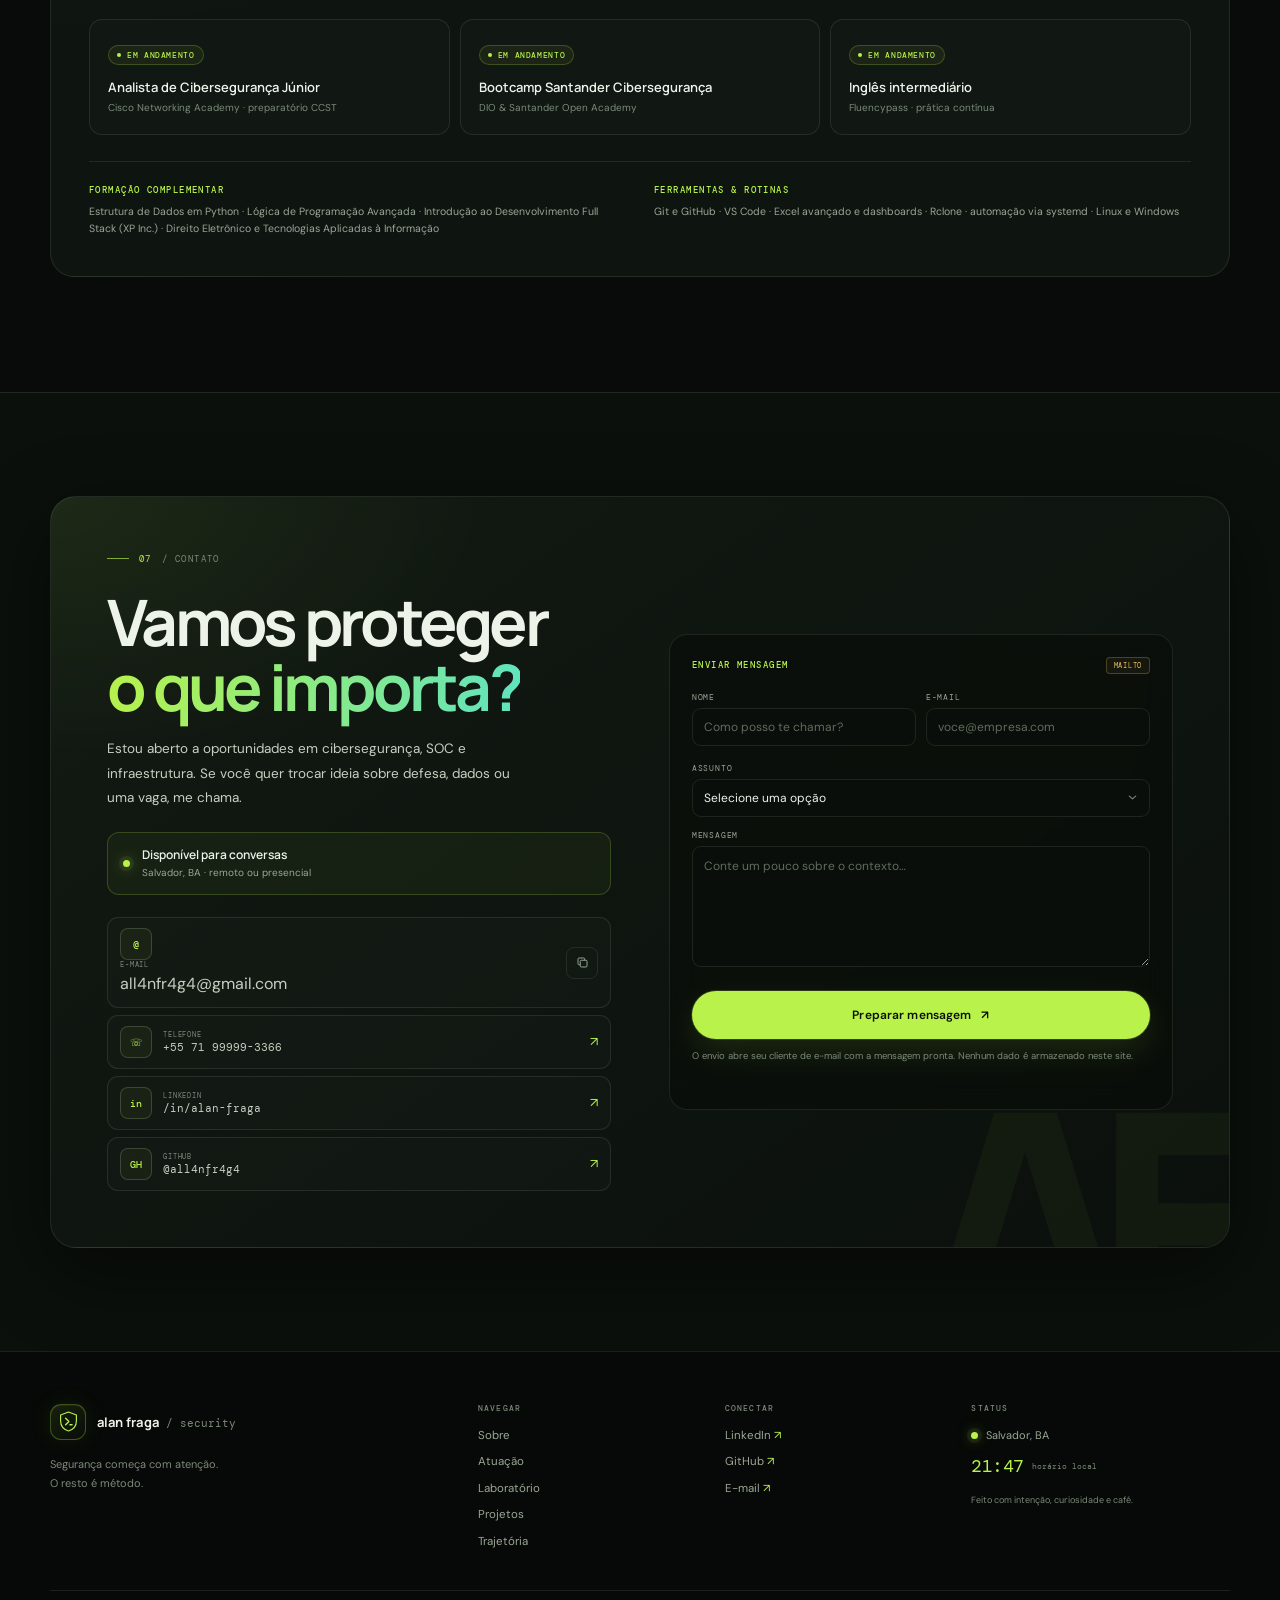
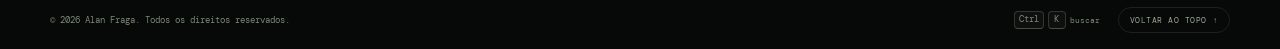
==== commit 45e3f0c2: "Update brand name casing for consistency in index.html" ====
--- a/index.html
+++ b/index.html
@@ -119,7 +119,7 @@
               />
             </svg>
           </span>
-          <span class="brand-name">Alan Fraga<span> / security</span></span>
+          <span class="brand-name">alan fraga<span> / security</span></span>
           <span class="sr-only"> — início</span>
         </a>
 
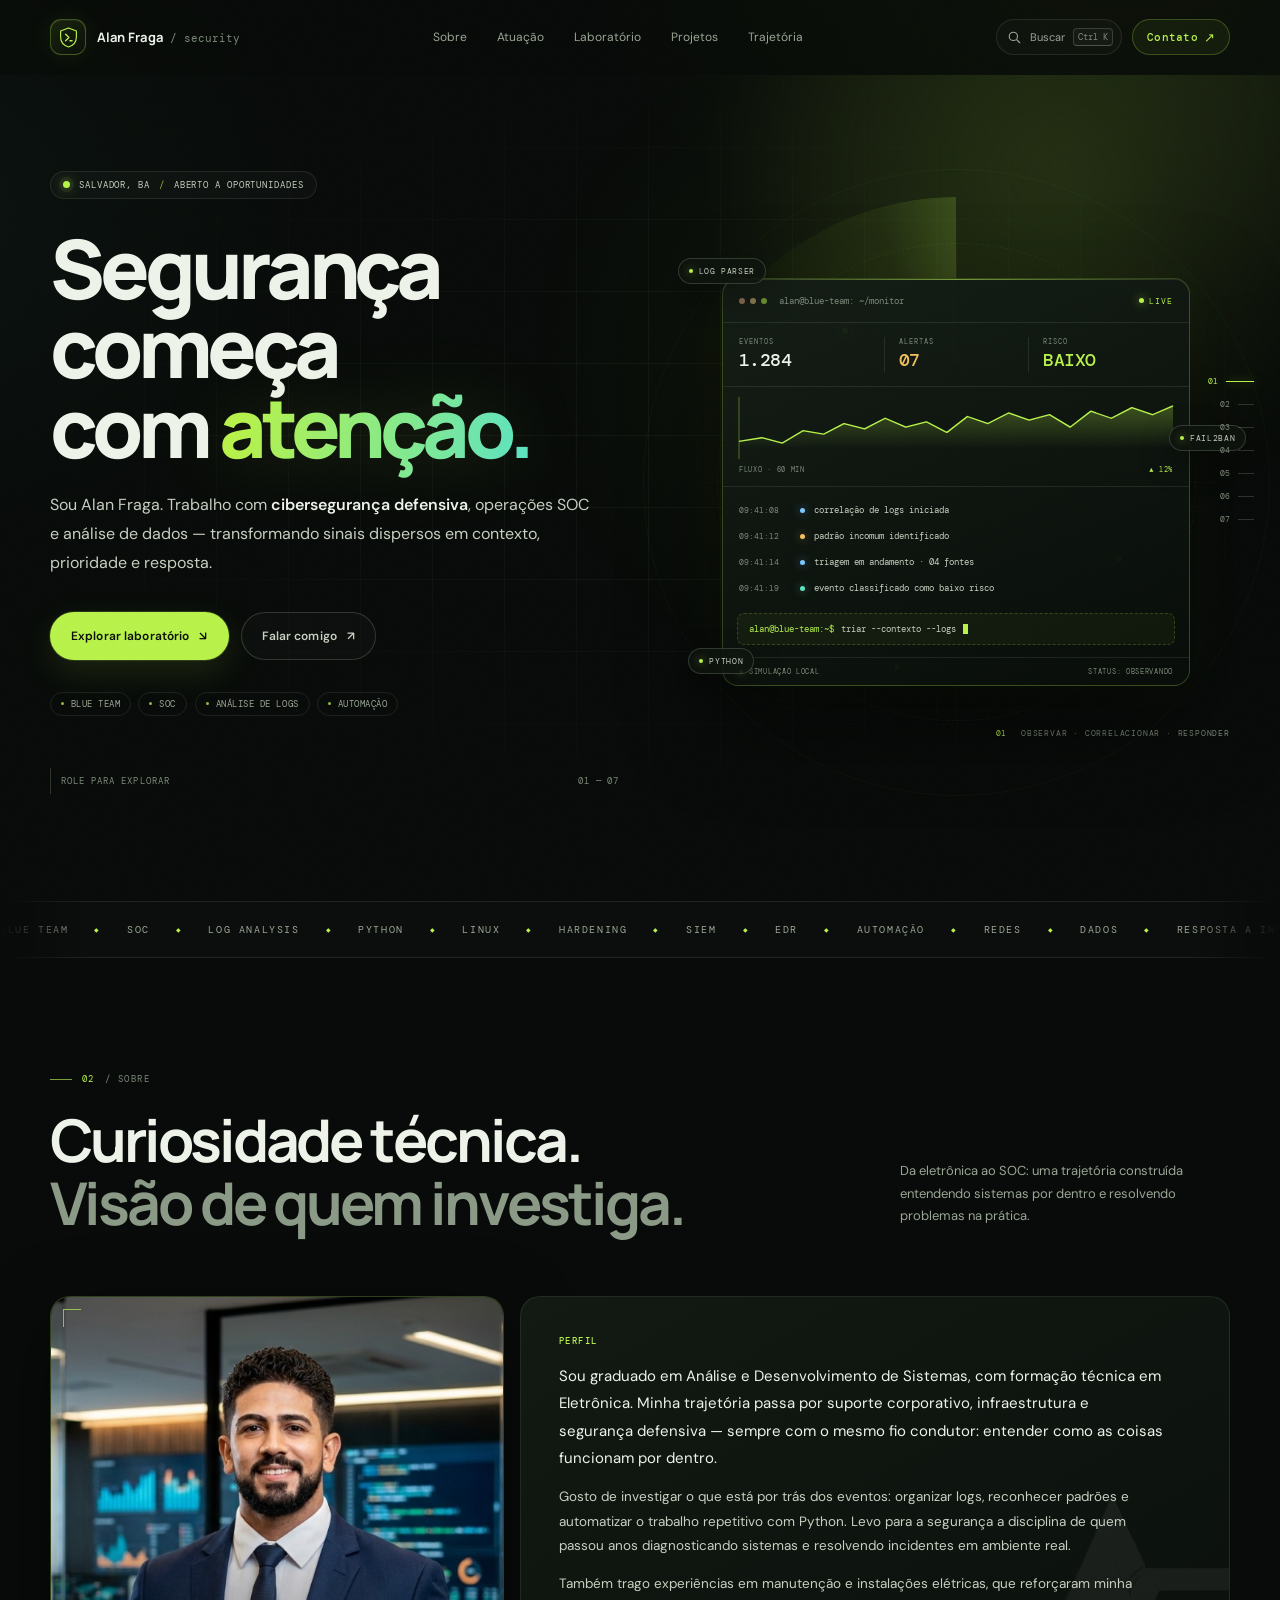
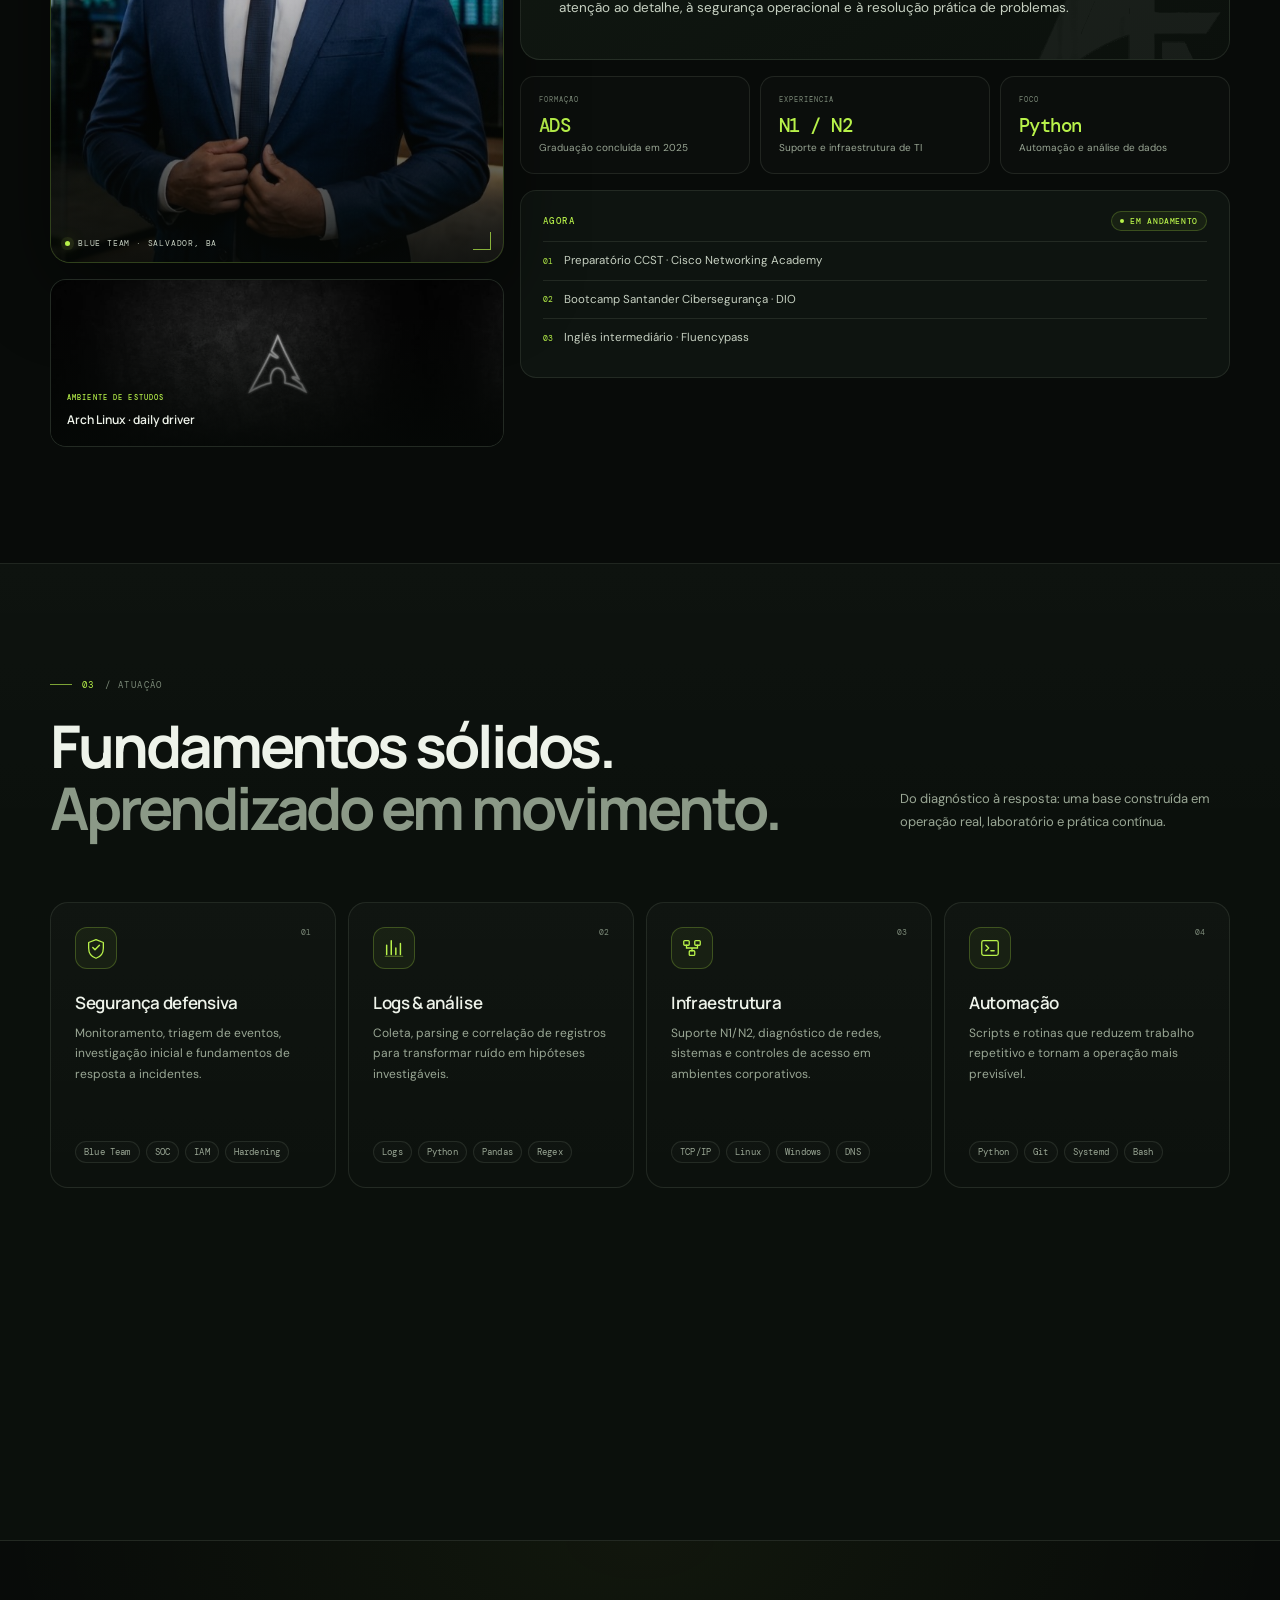
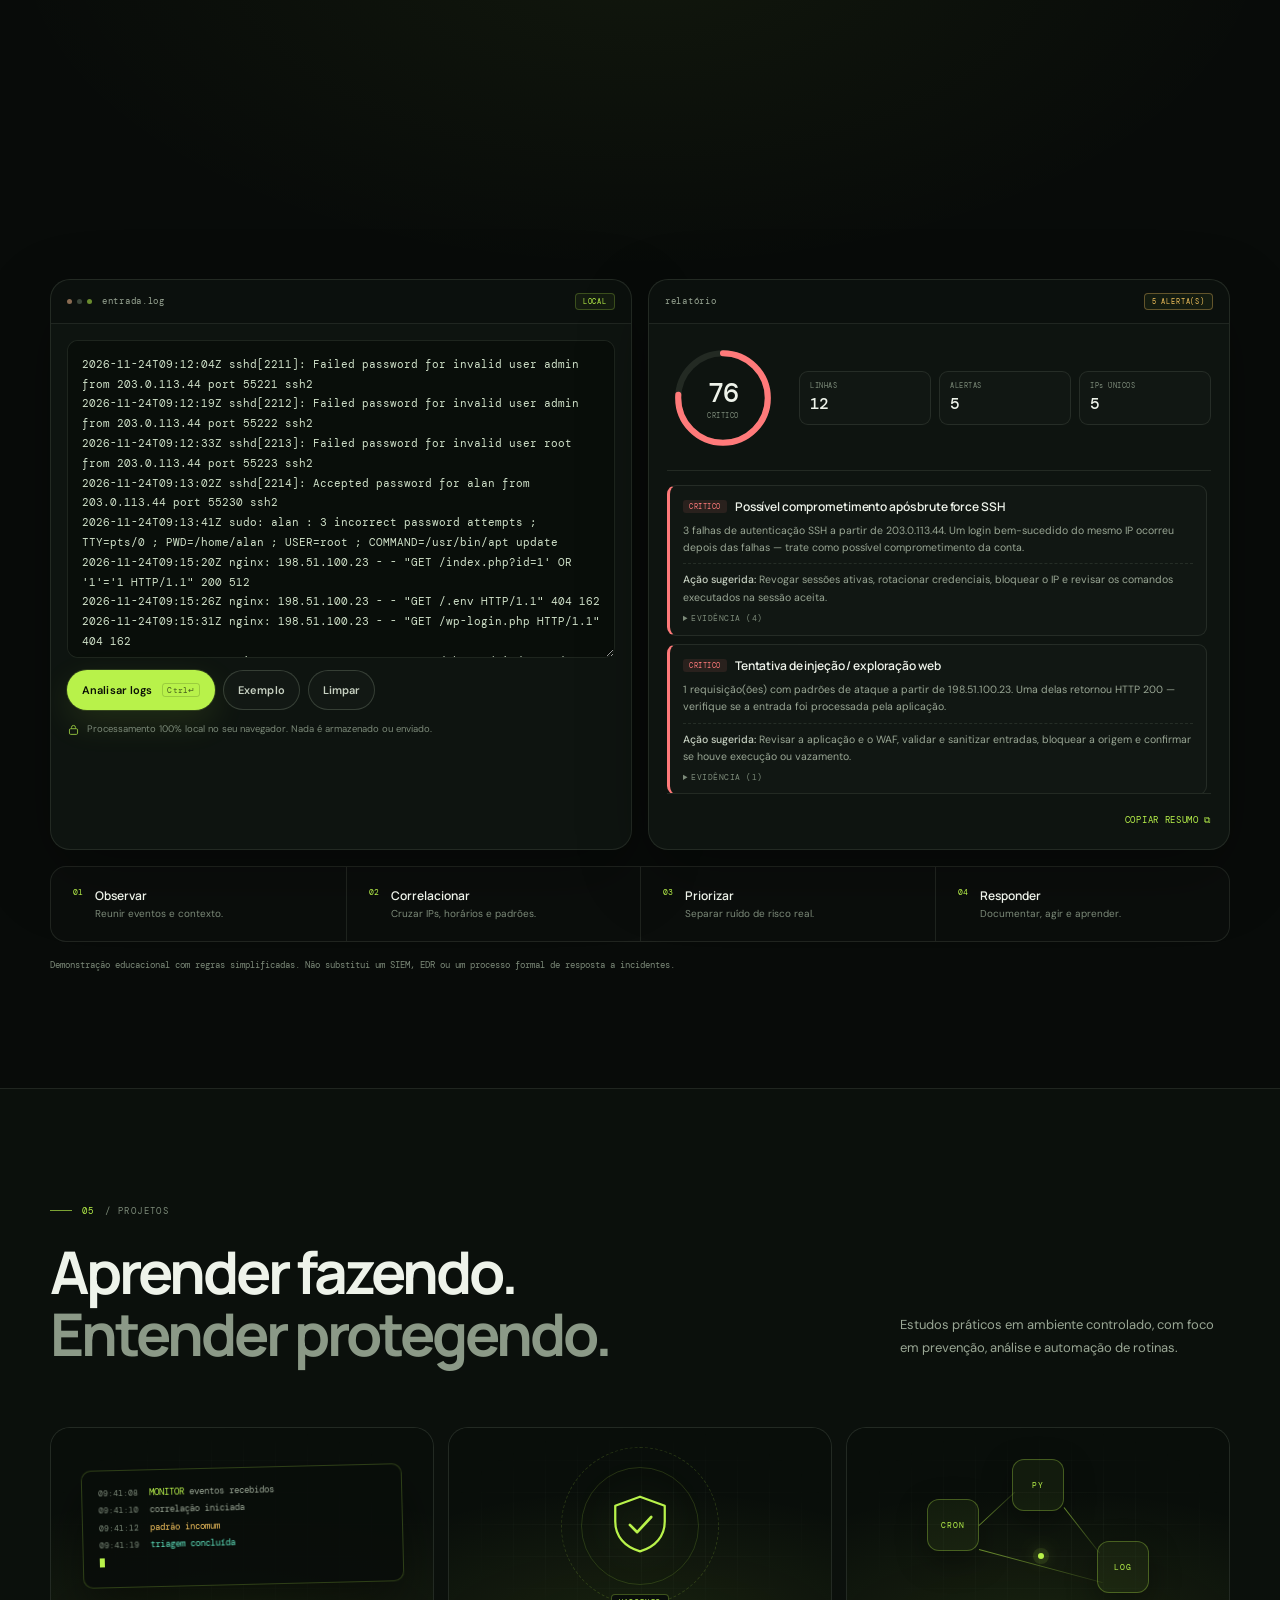
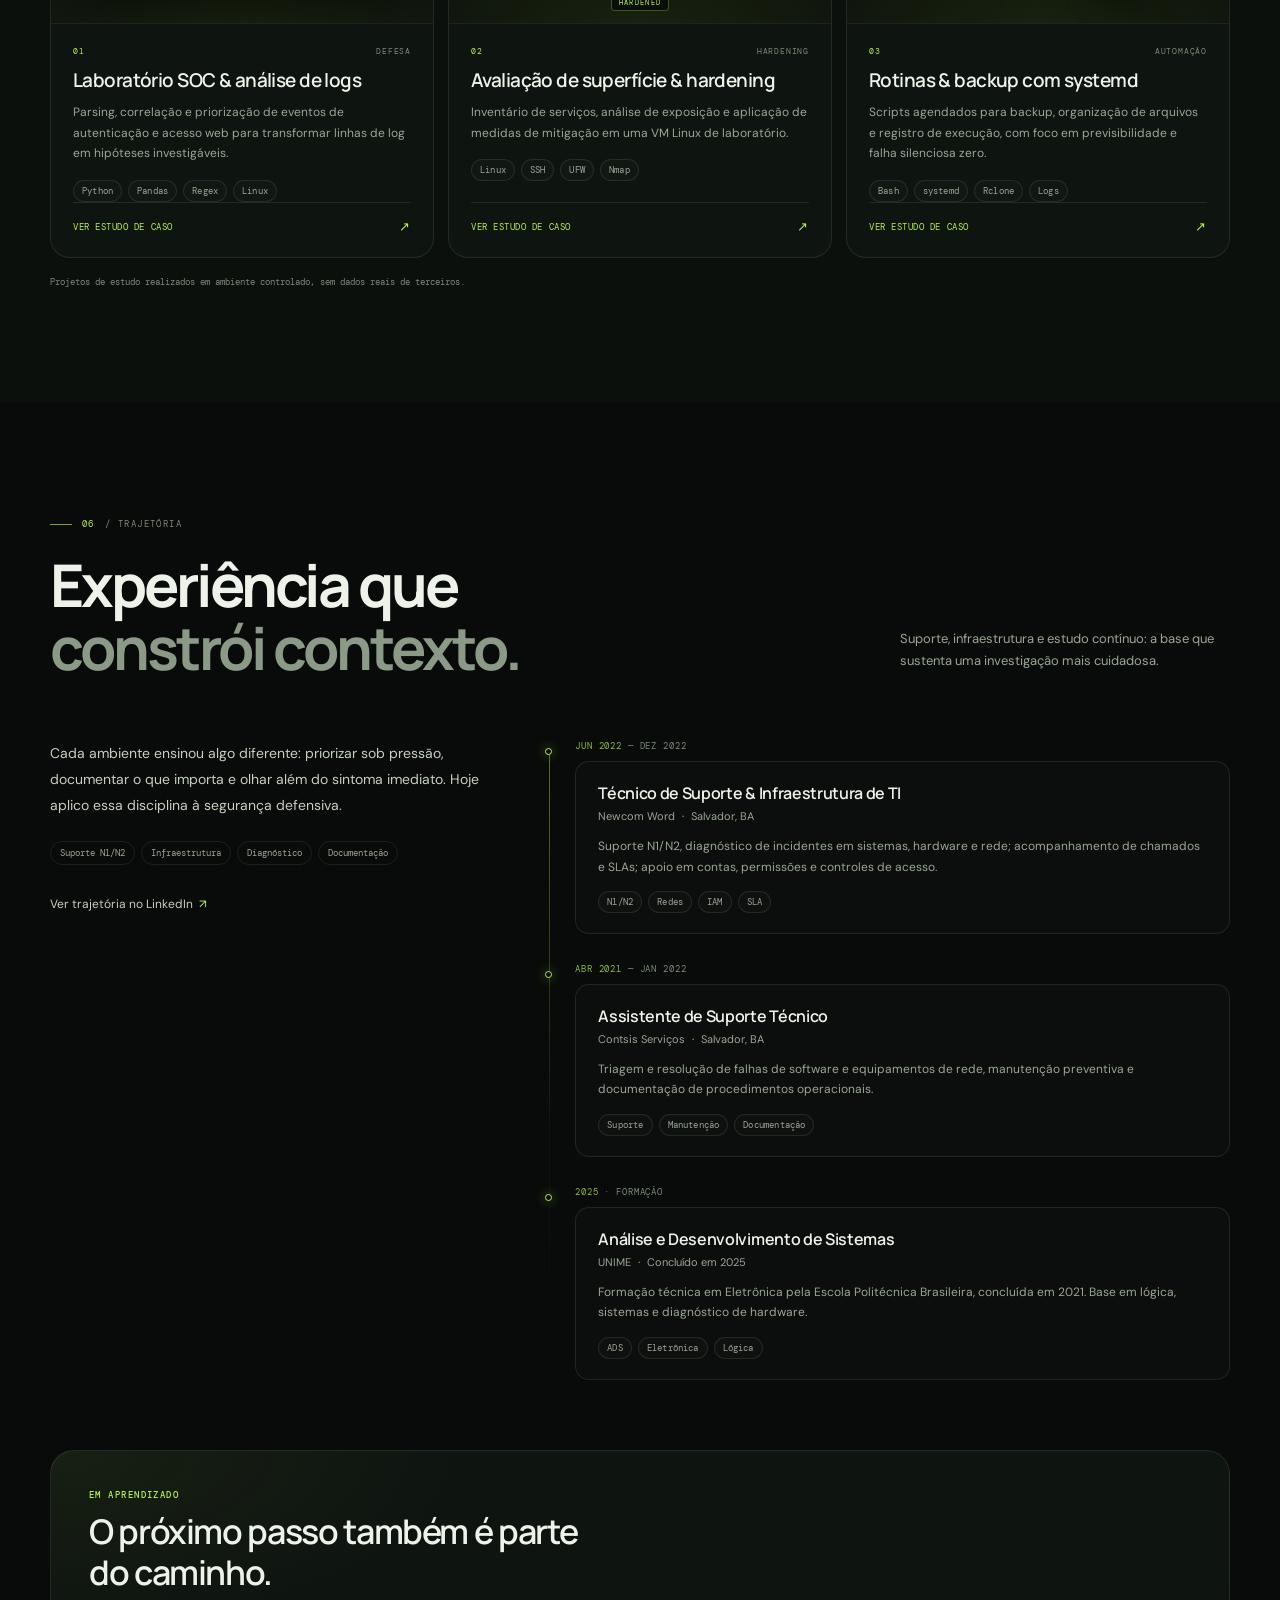
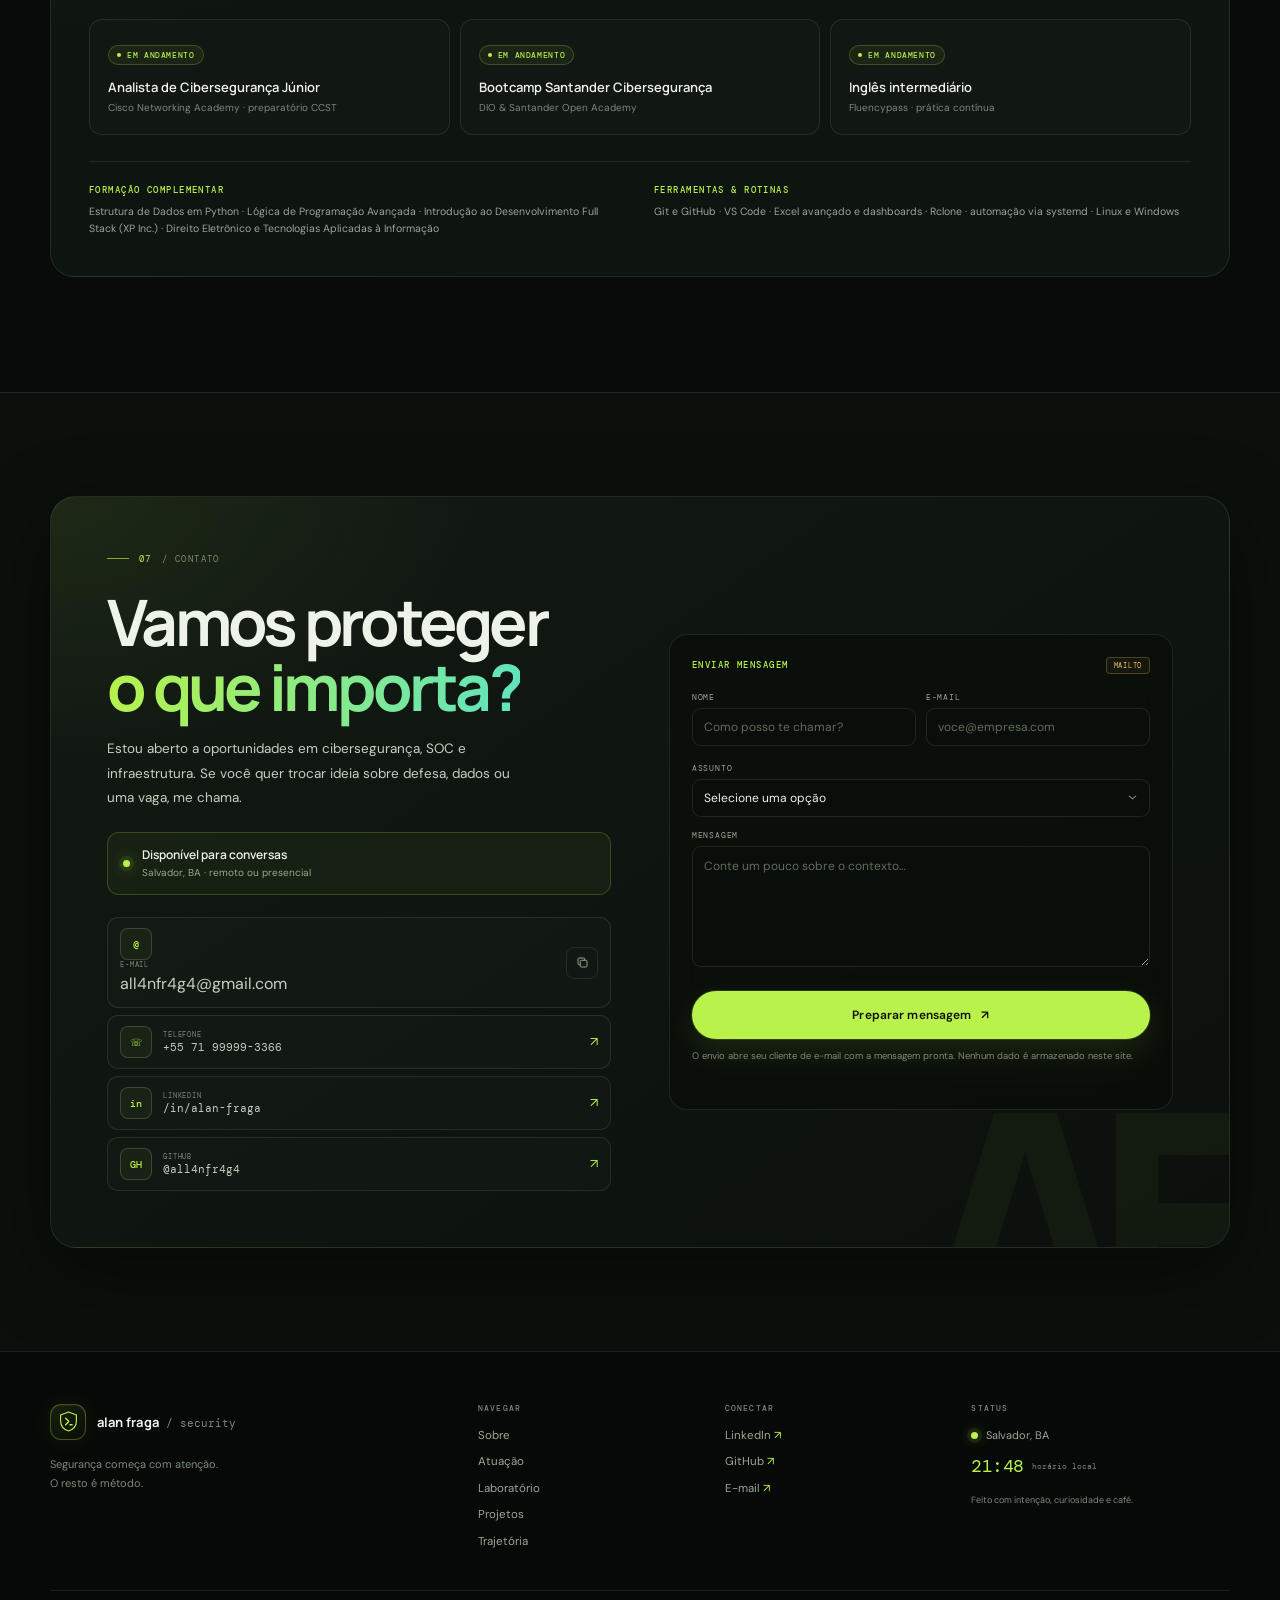
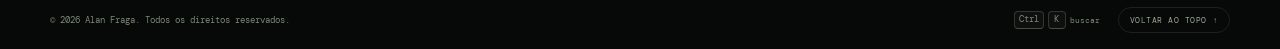
==== commit c55d61f0: "Correct brand name casing for consistency in index.html" ====
--- a/index.html
+++ b/index.html
@@ -119,7 +119,7 @@
               />
             </svg>
           </span>
-          <span class="brand-name">alan fraga<span> / security</span></span>
+          <span class="brand-name">Alan Fraga<span> / security</span></span>
           <span class="sr-only"> — início</span>
         </a>
 
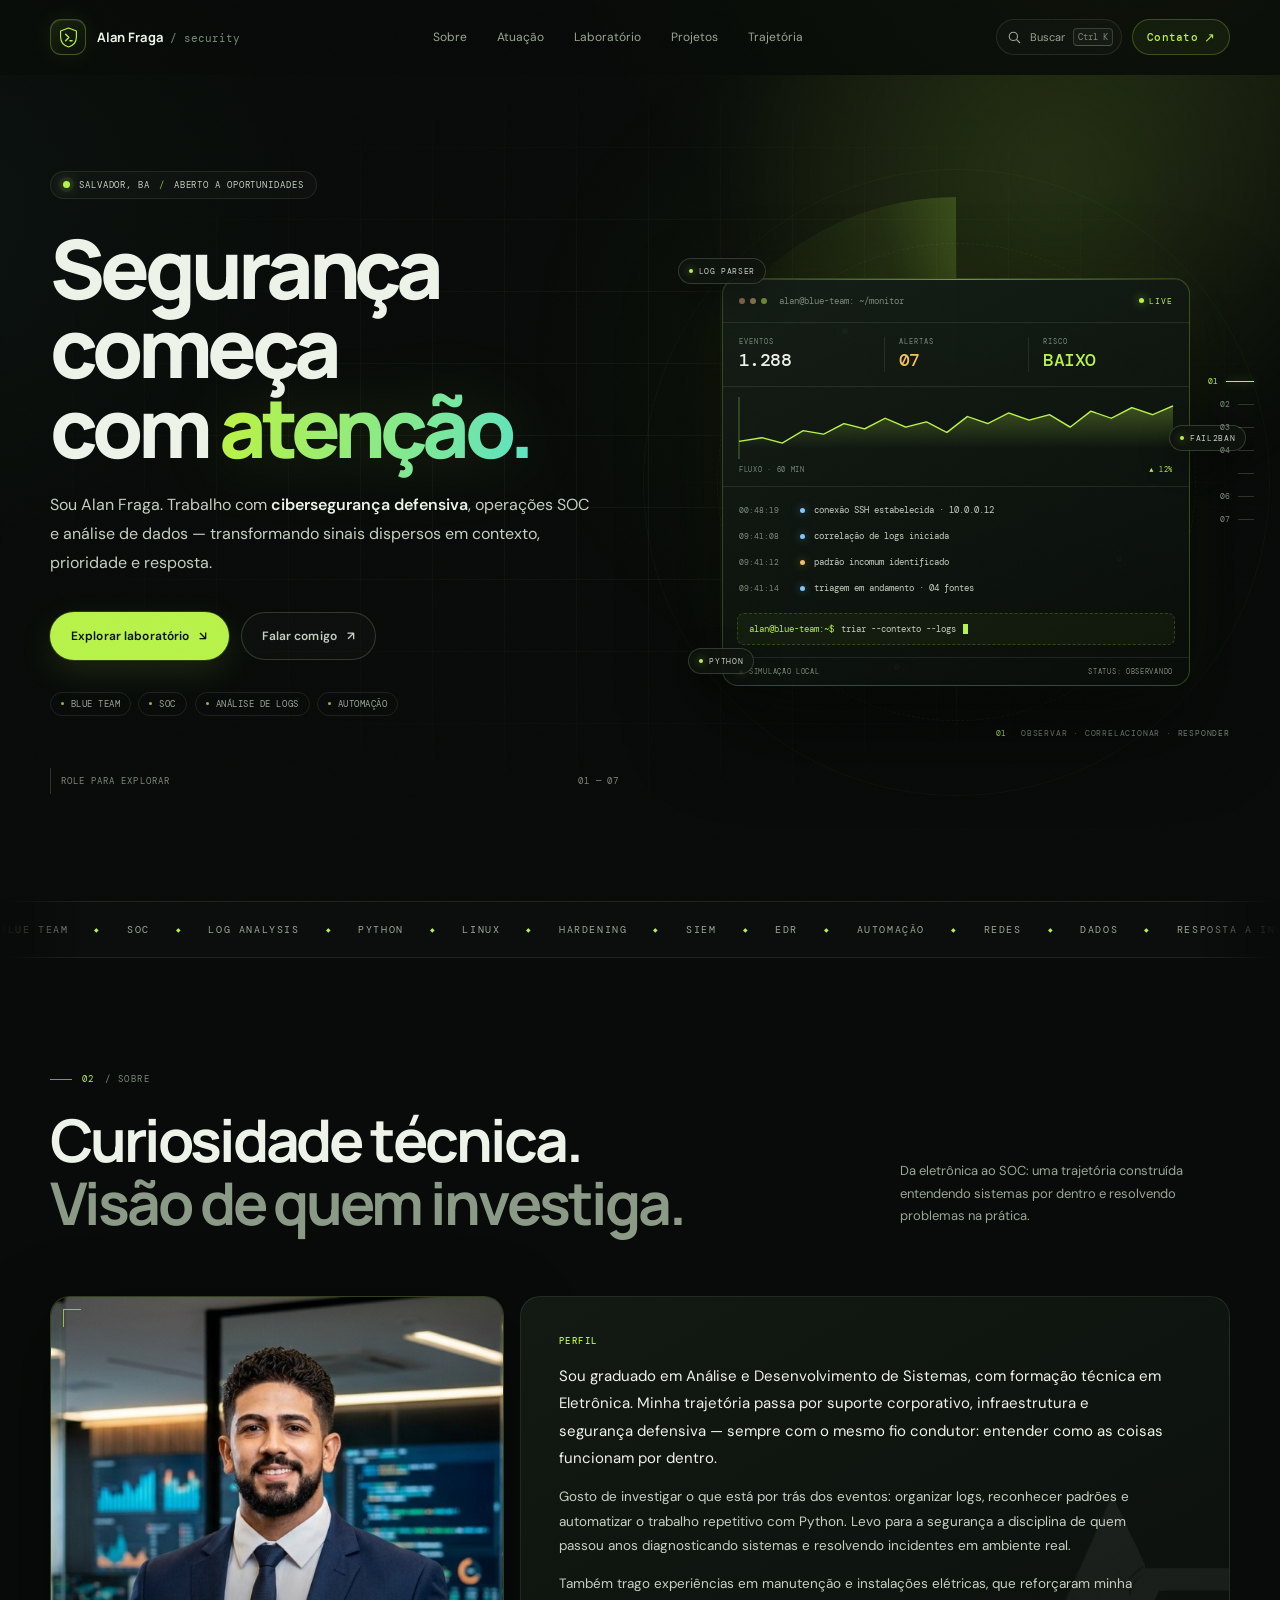
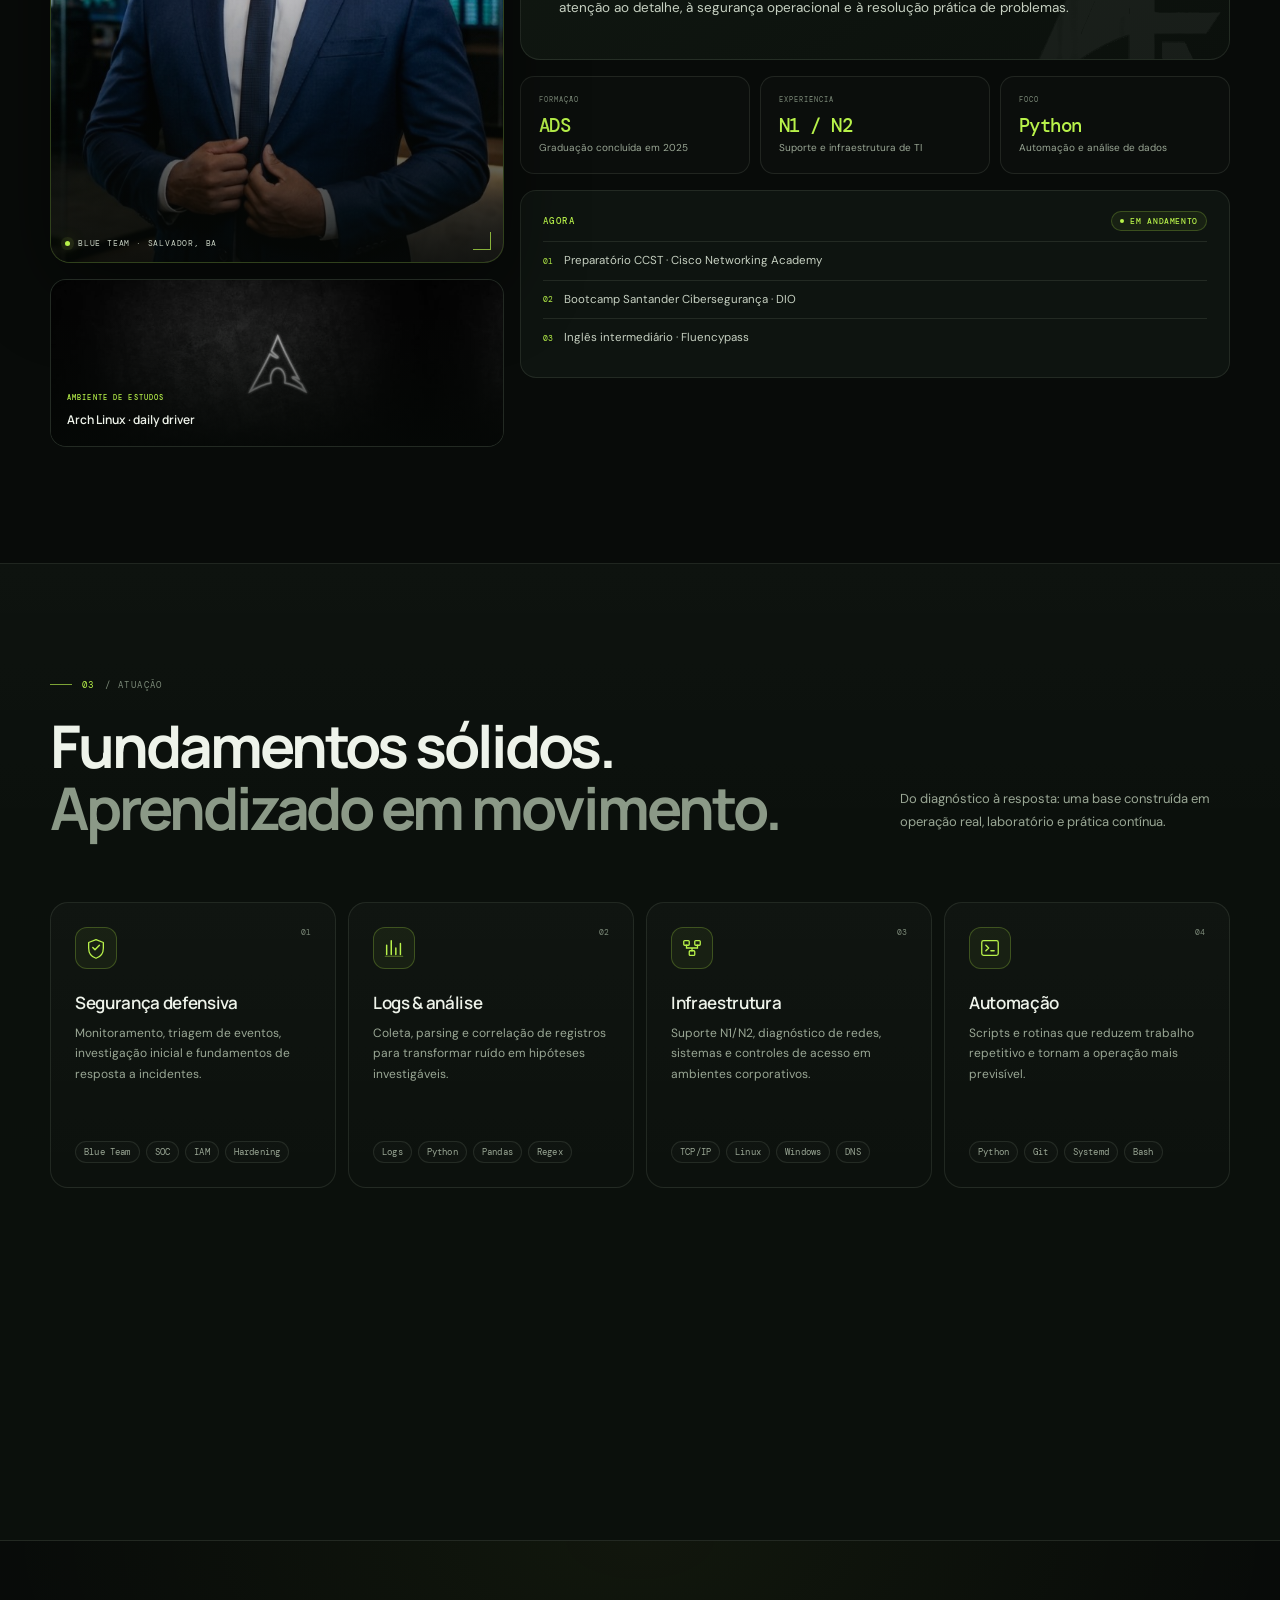
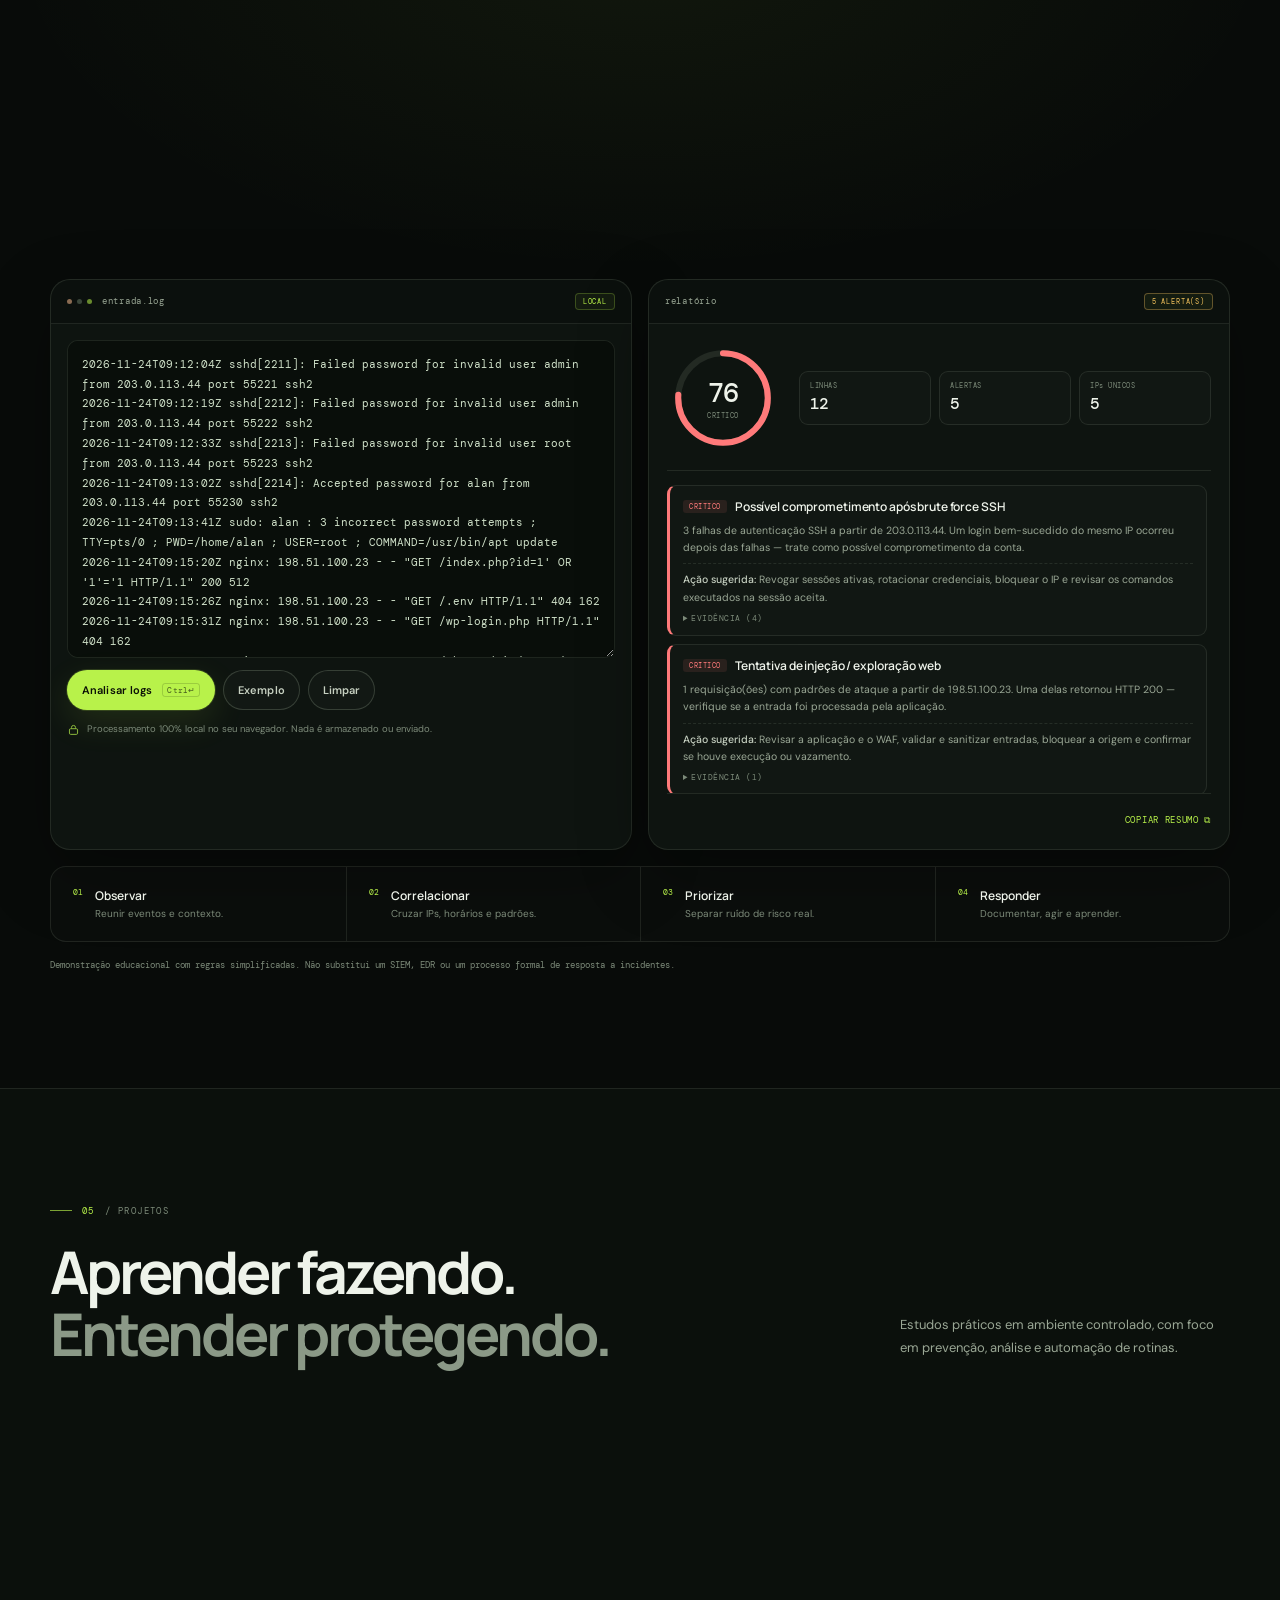
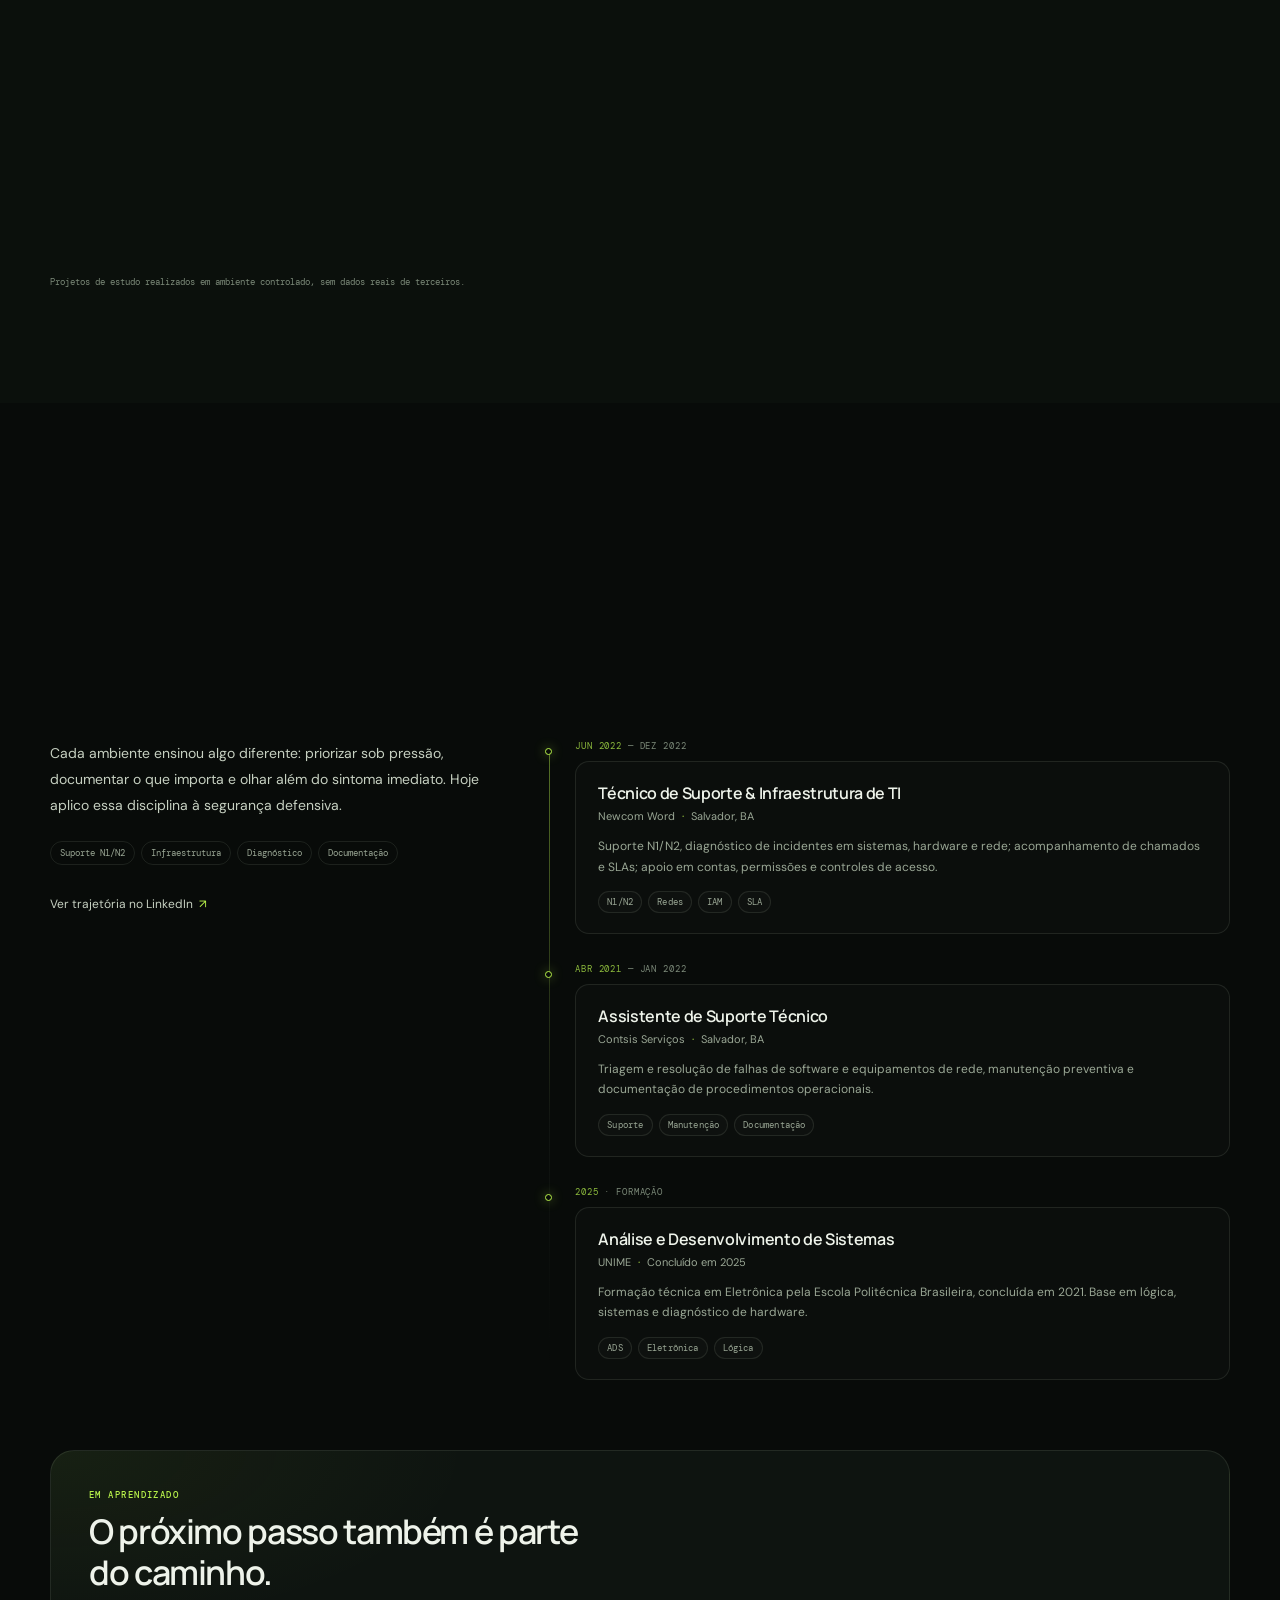
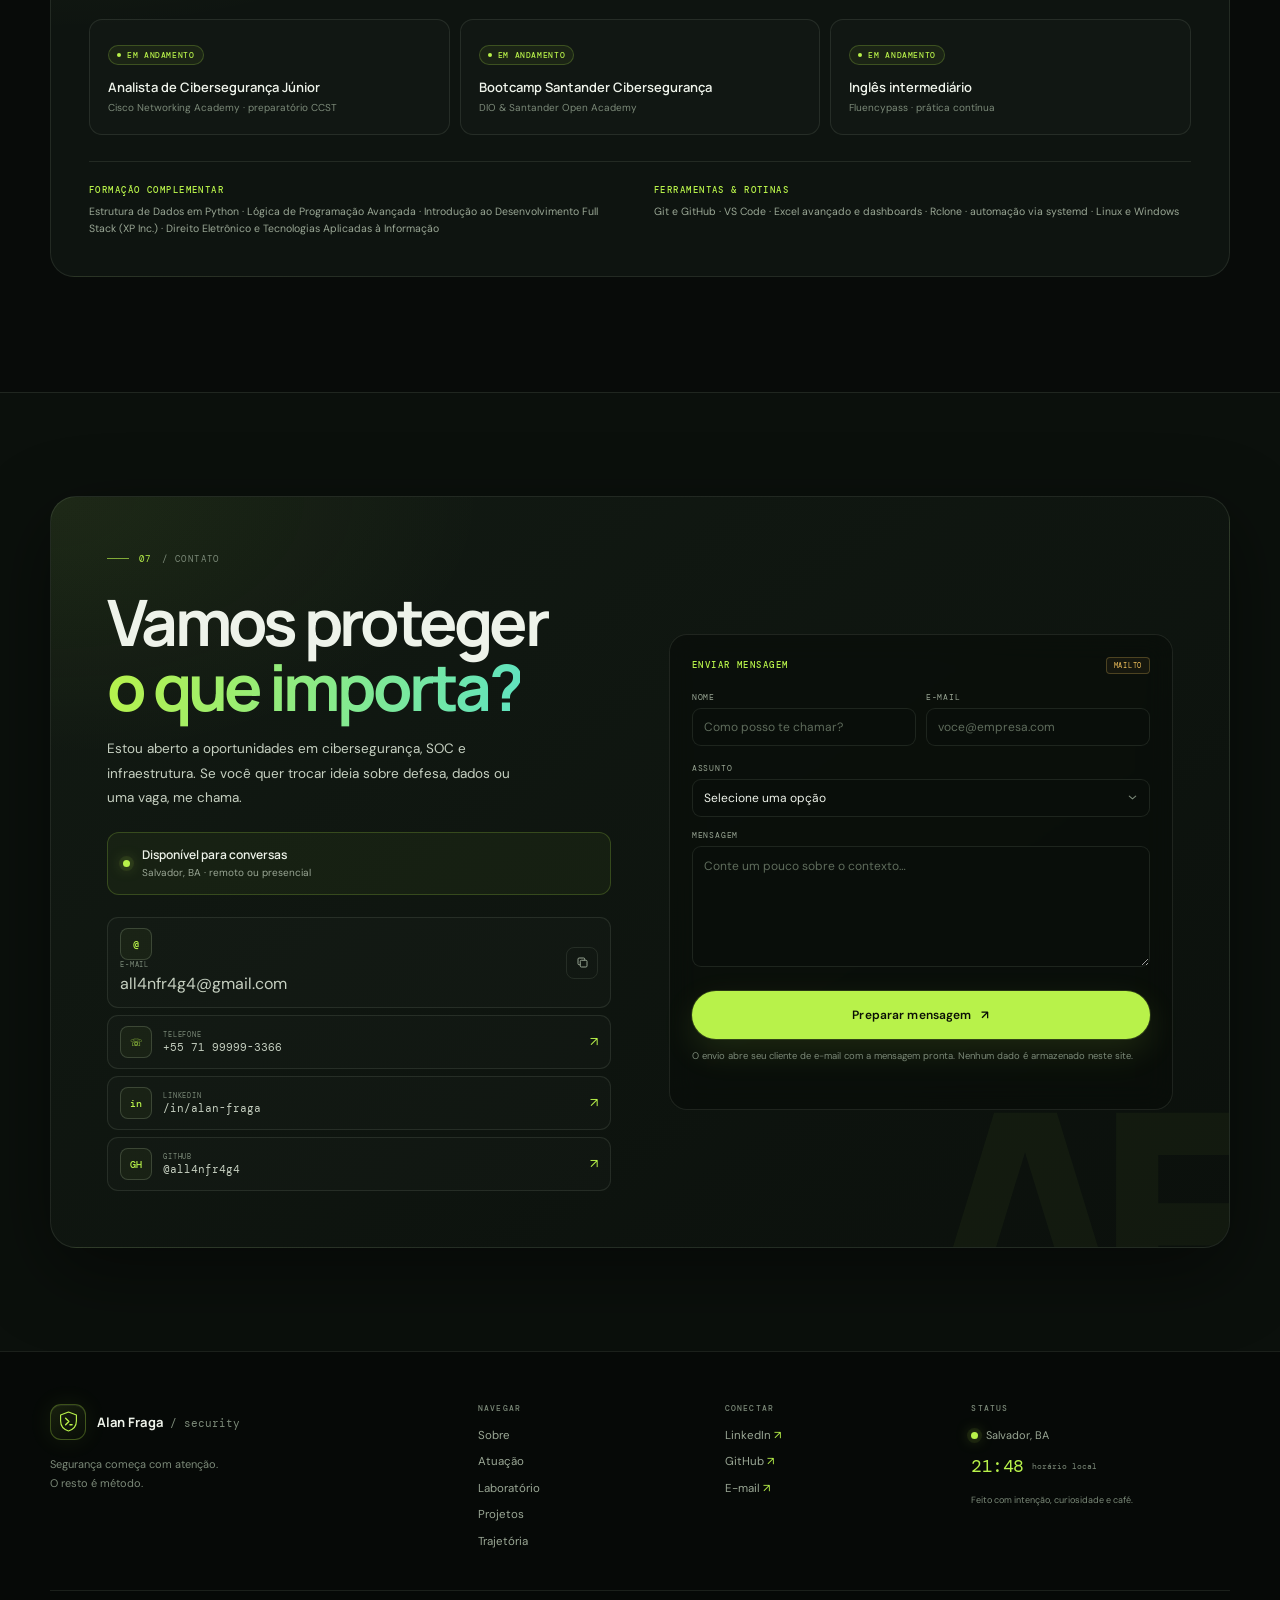
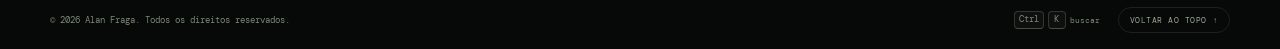
==== commit 26d04fb3: "Fix brand name casing in index.html for consistency" ====
--- a/index.html
+++ b/index.html
@@ -968,7 +968,7 @@
                 <path d="m12 11.5 4.5 4.5L12 20.5M18 20.5h3" stroke="currentColor" stroke-width="1.9" stroke-linecap="round" stroke-linejoin="round" />
               </svg>
             </span>
-            <span class="brand-name">alan fraga<span> / security</span></span>
+            <span class="brand-name">Alan Fraga<span> / security</span></span>
             <span class="sr-only"> — início</span>
           </a>
           <p>Segurança começa com atenção.<br />O resto é método.</p>
